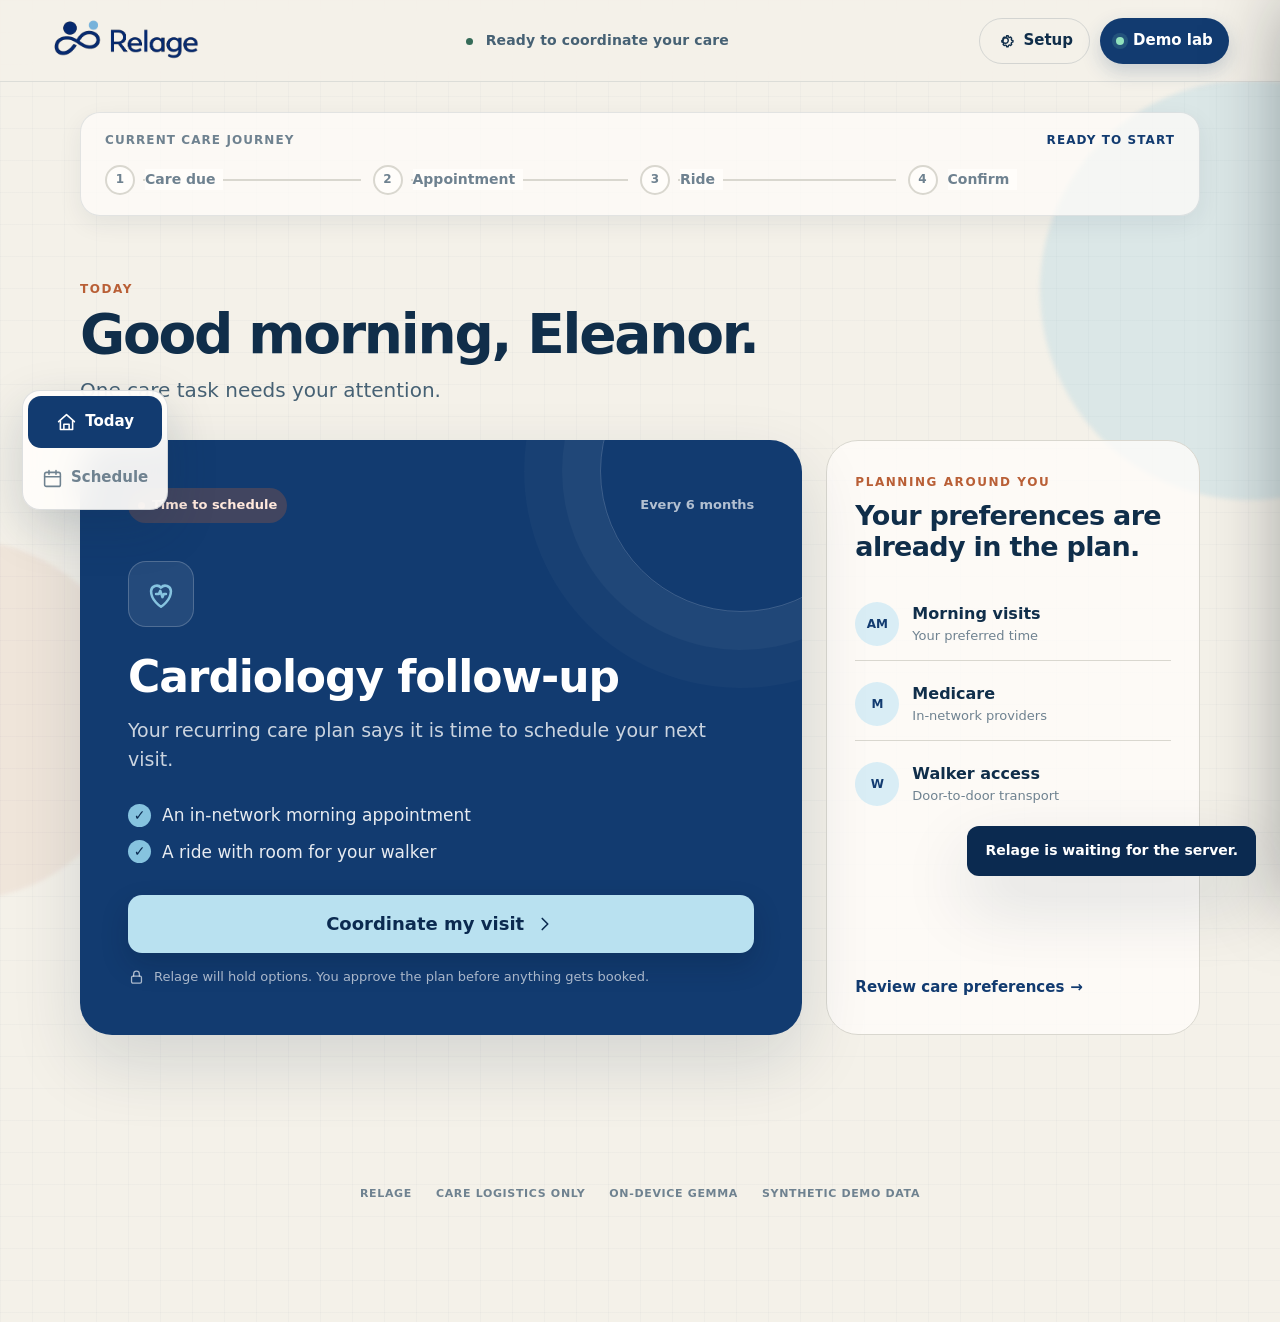
==== static/index.html @ 7b268ced "Redesign care coordination frontend" ====
<!doctype html>
<html lang="en">
<head>
  <meta charset="utf-8">
  <meta name="viewport" content="width=device-width, initial-scale=1">
  <meta name="theme-color" content="#f4f1e9">
  <meta name="description" content="Relage coordinates appointments, rides, and reminders for older adults.">
  <title>Relage | Your care, coordinated</title>
  <link rel="icon" type="image/png" href="/static/favicon.png">
  <link rel="stylesheet" href="/static/app.css">
</head>
<body>
  <a class="skip-link" href="#main">Skip to your care plan</a>
  <div class="ambient ambient-one" aria-hidden="true"></div>
  <div class="ambient ambient-two" aria-hidden="true"></div>

  <header class="site-header">
    <a class="brand" href="#" onclick="showView('home'); return false;" aria-label="Relage home">
      <img src="/static/logo-lockup.png" alt="Relage">
    </a>
    <div class="header-status" id="statusHuman" role="status" aria-live="polite">
      Ready to coordinate your care
    </div>
    <div class="header-actions">
      <button class="quiet-button" type="button" onclick="showView('setup')">
        <svg aria-hidden="true" viewBox="0 0 24 24"><path d="M12 15.5a3.5 3.5 0 1 0 0-7 3.5 3.5 0 0 0 0 7Z"/><path d="M19.4 15a1.7 1.7 0 0 0 .34 1.88l.06.06-1.42 1.42-.06-.06a1.7 1.7 0 0 0-1.88-.34 1.7 1.7 0 0 0-1.03 1.56V20h-2v-.48A1.7 1.7 0 0 0 12.38 18a1.7 1.7 0 0 0-1.88.34l-.06.06-1.42-1.42.06-.06A1.7 1.7 0 0 0 9.42 15a1.7 1.7 0 0 0-1.56-1.03H7.4v-2h.46A1.7 1.7 0 0 0 9.42 11a1.7 1.7 0 0 0-.34-1.88l-.06-.06 1.42-1.42.06.06A1.7 1.7 0 0 0 12.38 8a1.7 1.7 0 0 0 1.03-1.56V6h2v.44A1.7 1.7 0 0 0 16.44 8a1.7 1.7 0 0 0 1.88-.34l.06-.06 1.42 1.42-.06.06A1.7 1.7 0 0 0 19.4 11a1.7 1.7 0 0 0 1.56 1.03h.44v2h-.44A1.7 1.7 0 0 0 19.4 15Z"/></svg>
        Setup
      </button>
      <button class="lab-button" type="button" onclick="toggleDrawer(true)" aria-controls="drawer" aria-haspopup="dialog">
        <span class="live-dot" aria-hidden="true"></span>
        Demo lab
      </button>
    </div>
  </header>

  <div class="hosted-notice" id="hostedNotice" hidden>
    <strong>Replay mode</strong>
    <span>This version replays outputs from an on-device Gemma run.</span>
    <a href="https://github.com/mjmgerdes/relage">Run the live agent</a>
  </div>

  <main id="main" class="app-shell">
    <section class="journey-shell" aria-label="Care coordination progress">
      <div class="journey-heading">
        <span>Current care journey</span>
        <span id="journeySummary">Ready to start</span>
      </div>
      <ol class="journey" id="journey">
        <li data-stage="0"><span class="journey-mark">1</span><span>Care due</span></li>
        <li data-stage="1"><span class="journey-mark">2</span><span>Appointment</span></li>
        <li data-stage="2"><span class="journey-mark">3</span><span>Ride</span></li>
        <li data-stage="3"><span class="journey-mark">4</span><span>Confirm</span></li>
      </ol>
    </section>

    <section class="view active" id="view-home" aria-labelledby="homeTitle">
      <div class="page-intro">
        <p class="eyebrow">Today</p>
        <h1 id="homeTitle" tabindex="-1">Good morning, Eleanor.</h1>
        <p id="homeLead">One care task needs your attention.</p>
      </div>

      <div class="home-grid">
        <article class="action-card" id="needCard">
          <div class="card-kicker">
            <span class="status-badge"><span aria-hidden="true"></span> Time to schedule</span>
            <span id="careInterval">Every 6 months</span>
          </div>
          <div class="care-symbol" aria-hidden="true">
            <svg viewBox="0 0 24 24"><path d="M12 21s-7-4.35-7-11a4 4 0 0 1 7-2.5A4 4 0 0 1 19 10c0 6.65-7 11-7 11Z"/><path d="M8.5 12h2l1-2.2 1.5 4.4 1-2.2h1.5"/></svg>
          </div>
          <h2 id="needTitle">Cardiology follow-up</h2>
          <p id="needBody">Your recurring care plan says it is time to schedule your next visit.</p>
          <ul class="promise-list" aria-label="What Relage will arrange">
            <li><span class="check-icon" aria-hidden="true">✓</span><span>An in-network morning appointment</span></li>
            <li><span class="check-icon" aria-hidden="true">✓</span><span>A ride with room for your walker</span></li>
          </ul>
          <button class="primary-button" id="goBtn" type="button" onclick="startCoordinate()">
            Coordinate my visit
            <svg aria-hidden="true" viewBox="0 0 24 24"><path d="m9 18 6-6-6-6"/></svg>
          </button>
          <p class="consent-note">
            <svg aria-hidden="true" viewBox="0 0 24 24"><rect x="5" y="10" width="14" height="10" rx="2"/><path d="M8 10V7a4 4 0 0 1 8 0v3"/></svg>
            Relage will hold options. You approve the plan before anything gets booked.
          </p>
        </article>

        <aside class="context-panel" aria-labelledby="preferencesTitle">
          <p class="eyebrow">Planning around you</p>
          <h2 id="preferencesTitle">Your preferences are already in the plan.</h2>
          <div class="preference-list" id="preferenceList">
            <div><span class="preference-icon" aria-hidden="true">AM</span><span><strong>Morning visits</strong><small>Your preferred time</small></span></div>
            <div><span class="preference-icon" aria-hidden="true">M</span><span><strong>Medicare</strong><small>In-network providers</small></span></div>
            <div><span class="preference-icon" aria-hidden="true">W</span><span><strong>Walker access</strong><small>Door-to-door transport</small></span></div>
          </div>
          <button class="text-button" type="button" onclick="showView('setup')">Review care preferences <span aria-hidden="true">→</span></button>
        </aside>
      </div>

      <article class="all-set-card" id="allSet" hidden>
        <span class="all-set-icon" aria-hidden="true">✓</span>
        <div><p class="eyebrow">No action needed</p><h2>Your care plan is on track.</h2><p>Relage will let you know when the next task is ready.</p></div>
      </article>
    </section>

    <section class="view" id="view-working" aria-labelledby="workTitle" aria-busy="true">
      <div class="working-layout">
        <div>
          <p class="eyebrow">Relage is coordinating</p>
          <h1 id="workTitle" tabindex="-1">Arranging your appointment and ride.</h1>
          <p class="page-lead" id="workSub">You can leave this screen open. Relage will stop when it needs your approval.</p>
          <div class="progress-card">
            <div class="progress-card-head">
              <span>Live progress</span>
              <span class="working-pill"><span aria-hidden="true"></span> Working</span>
            </div>
            <div class="steps" id="friendlySteps" role="log" aria-live="polite"></div>
          </div>
        </div>
        <aside class="trust-card">
          <div class="trust-icon" aria-hidden="true">
            <svg viewBox="0 0 24 24"><path d="M12 22s8-3.5 8-10V5l-8-3-8 3v7c0 6.5 8 10 8 10Z"/><path d="m9 12 2 2 4-5"/></svg>
          </div>
          <p class="eyebrow">Private by design</p>
          <h2>Your care profile stays on this device.</h2>
          <p>Sarah receives the appointment time and place. Relage does not share your history or insurance details.</p>
          <button class="text-button" type="button" onclick="toggleDrawer(true)">Open live agent activity <span aria-hidden="true">→</span></button>
        </aside>
      </div>
    </section>

    <section class="view" id="view-review" aria-labelledby="reviewTitle">
      <div class="page-intro review-intro">
        <p class="eyebrow">Ready for your approval</p>
        <h1 id="reviewTitle" tabindex="-1">Your whole trip is lined up.</h1>
        <p>Review the appointment and ride together. Nothing is booked yet.</p>
      </div>
      <div class="review-grid">
        <article class="plan-card">
          <div class="plan-date" id="planDateBadge"><span>TUE</span><strong>11</strong><small>AUG</small></div>
          <div class="plan-details" id="planRows"></div>
          <div class="why" id="whyBox" hidden>
            <div class="why-icon" aria-hidden="true">
              <svg viewBox="0 0 24 24"><path d="M12 3a7 7 0 0 0-4 12.75V19h8v-3.25A7 7 0 0 0 12 3Z"/><path d="M9 22h6M9 15h6"/></svg>
            </div>
            <div><strong>Why this plan fits</strong><p id="whyText"></p></div>
          </div>
        </article>
        <aside class="approval-card">
          <p class="eyebrow">Your decision</p>
          <h2>Book the appointment and ride?</h2>
          <p>Relage will reserve both, add them to your schedule, and send confirmations to you and Sarah.</p>
          <button class="primary-button" id="confirmBtn" type="button" onclick="confirmPlan()">
            Confirm and book
            <svg aria-hidden="true" viewBox="0 0 24 24"><path d="m5 12 4 4L19 6"/></svg>
          </button>
          <button class="secondary-button" type="button" onclick="showView('home')">Not now</button>
        </aside>
      </div>
      <details class="recap">
        <summary>See how Relage built this plan</summary>
        <div class="steps compact" id="stepsReview"></div>
      </details>
    </section>

    <section class="view" id="view-done" aria-labelledby="doneGreet">
      <div class="success-hero">
        <div class="success-mark" aria-hidden="true">
          <svg viewBox="0 0 24 24"><path d="m5 12 4 4L19 6"/></svg>
        </div>
        <p class="eyebrow">Booked</p>
        <h1 id="doneGreet" tabindex="-1">Your visit is set, Eleanor.</h1>
        <p id="doneNote">We sent confirmations to you and Sarah.</p>
      </div>
      <div class="done-grid">
        <article class="day-card">
          <div class="day-card-head"><span>Your day</span><span id="doneDate">Tuesday, August 11</span></div>
          <div id="doneRows"></div>
        </article>
        <aside class="next-card">
          <p class="eyebrow">Next step</p>
          <h2>Relage will remind you.</h2>
          <p>You will get a message the day before and again that morning. Sarah gets the same update.</p>
          <button class="secondary-button" type="button" onclick="showView('schedule')">Open my schedule</button>
        </aside>
      </div>
      <details class="recap">
        <summary>See the completed coordination log</summary>
        <div class="steps compact" id="stepsDone"></div>
      </details>
    </section>

    <section class="view" id="view-schedule" aria-labelledby="scheduleTitle">
      <div class="page-intro schedule-intro">
        <p class="eyebrow">Care calendar</p>
        <h1 id="scheduleTitle" tabindex="-1">Your schedule</h1>
        <p>Appointments, rides, and follow-ups in one place.</p>
      </div>
      <article class="schedule-card">
        <div class="schedule-card-head"><h2>Care timeline</h2><span>All times local</span></div>
        <div class="timeline" id="timeline"></div>
      </article>
    </section>

    <section class="view" id="view-setup" aria-labelledby="setupTitle">
      <div class="page-intro setup-intro">
        <button class="back-button" type="button" onclick="showView('home')">
          <svg aria-hidden="true" viewBox="0 0 24 24"><path d="m15 18-6-6 6-6"/></svg> Back to today
        </button>
        <p class="eyebrow">Caregiver setup</p>
        <h1 id="setupTitle" tabindex="-1">Set up care once. Relage handles the follow-through.</h1>
        <p>A family member or caregiver can update these details at any time.</p>
      </div>
      <form class="setup-form" onsubmit="event.preventDefault(); saveProfile();">
        <fieldset>
          <legend><span>01</span> About Eleanor</legend>
          <div class="fgrid">
            <div><label for="f_first">First name</label><input id="f_first" autocomplete="given-name" value="Eleanor"></div>
            <div><label for="f_last">Last name</label><input id="f_last" autocomplete="family-name" value="Brooks"></div>
            <div><label for="f_age">Age</label><input id="f_age" type="number" min="0" inputmode="numeric" value="78"></div>
            <div><label for="f_town">Home town</label><input id="f_town" autocomplete="address-level2" value="Pine Ridge, Pennsylvania"></div>
            <div><label for="f_ins">Insurance</label><select id="f_ins"><option>Medicare</option><option>Medicaid</option><option>Commercial</option></select></div>
            <div><label for="f_pharm">Preferred pharmacy</label><input id="f_pharm" value="Pine Ridge Pharmacy"></div>
            <div class="full">
              <span class="field-label">Mobility needs</span>
              <div class="checkrow">
                <label><input type="checkbox" id="f_walker" checked><span>Walker</span></label>
                <label><input type="checkbox" id="f_wheel"><span>Wheelchair</span></label>
                <label><input type="checkbox" id="f_none"><span>No mobility aid</span></label>
              </div>
            </div>
            <div><label for="f_time">Best appointment time</label><select id="f_time"><option value="weekday mornings">Weekday mornings</option><option value="weekday afternoons">Weekday afternoons</option></select></div>
          </div>
        </fieldset>

        <fieldset>
          <legend><span>02</span> Care and support</legend>
          <div class="fgrid">
            <div><label for="f_cgname">Caregiver name</label><input id="f_cgname" autocomplete="name" value="Sarah Brooks"></div>
            <div><label for="f_cgphone">Caregiver phone</label><input id="f_cgphone" type="tel" autocomplete="tel" value="+1-555-0142"></div>
            <div><label for="f_care">Recurring care</label><input id="f_care" value="cardiology follow-up"></div>
            <div><label for="f_prov">Usual provider</label><input id="f_prov" value="Regional Heart Center"></div>
            <div><label for="f_interval">Repeat every</label><div class="input-suffix"><input id="f_interval" type="number" min="1" inputmode="numeric" value="6"><span>months</span></div></div>
            <div><label for="f_last_visit">Last visit</label><input id="f_last_visit" type="date" value="2026-02-08"></div>
          </div>
        </fieldset>

        <button class="primary-button save-button" id="saveBtn" type="submit">Save care profile</button>
        <div class="notice" id="saveNote" role="status" hidden>Care profile saved. Today’s task now uses these details.</div>
      </form>

      <article class="natural-note-card">
        <div>
          <p class="eyebrow">Tell Relage in your own words</p>
          <h2>Add a preference without hunting through settings.</h2>
          <p>Try “Mornings are best, and I do not travel after dark.” Gemma turns your note into preferences you can review.</p>
        </div>
        <div class="natural-input">
          <label for="onboardInput">Care preference</label>
          <textarea id="onboardInput" rows="3" placeholder="Type a preference..."></textarea>
          <button class="secondary-button" type="button" onclick="sendOnboard()" id="onboardBtn">Add preference</button>
        </div>
        <div class="why onboarding-output" id="onboardOut" hidden>
          <div class="why-icon" aria-hidden="true">✓</div>
          <div><strong>Relage understood</strong><p id="onboardText"></p></div>
        </div>
      </article>
    </section>
  </main>

  <nav class="bottom-nav" aria-label="Primary navigation">
    <button id="nav-home" class="active" type="button" onclick="showView('home')" aria-current="page">
      <svg aria-hidden="true" viewBox="0 0 24 24"><path d="m3 11 9-8 9 8"/><path d="M5 10v10h14V10M9 20v-6h6v6"/></svg>
      <span>Today</span>
    </button>
    <button id="nav-schedule" type="button" onclick="showView('schedule')">
      <svg aria-hidden="true" viewBox="0 0 24 24"><rect x="3" y="5" width="18" height="16" rx="2"/><path d="M16 3v4M8 3v4M3 10h18"/></svg>
      <span>Schedule</span>
    </button>
  </nav>

  <div class="drawer-scrim" id="drawerScrim" onclick="toggleDrawer(false)" hidden></div>
  <aside class="demo-drawer" id="drawer" role="dialog" aria-modal="true" aria-labelledby="drawerTitle" aria-hidden="true">
    <div class="drawer-head">
      <div><p class="drawer-kicker">Judge view</p><h2 id="drawerTitle">Relage demo lab</h2></div>
      <button class="icon-button" id="drawerClose" type="button" onclick="toggleDrawer(false)" aria-label="Close demo lab">
        <svg aria-hidden="true" viewBox="0 0 24 24"><path d="m6 6 12 12M18 6 6 18"/></svg>
      </button>
    </div>
    <p class="drawer-intro">Run the caregiver handoff and watch each Gemma decision without exposing technical detail in Eleanor’s view.</p>

    <section class="lab-section phone-lab" aria-labelledby="phoneTitle">
      <div class="lab-section-head"><div><span>01</span><h3 id="phoneTitle">Caregiver handoff</h3></div><div class="mode-pill" id="twStatus">Simulator</div></div>
      <div class="phone-shell">
        <div class="phone-top"><span id="caregiverInitial">S</span><div><strong id="caregiverName">Sarah</strong><small>Caregiver</small></div></div>
        <div class="msgs" id="phoneMsgs" role="log" aria-live="polite"><div class="empty-message">Start the care journey to contact Sarah.</div></div>
        <div class="reply">
          <label class="sr-only" for="smsInput">Reply as caregiver</label>
          <input id="smsInput" placeholder="Reply as Sarah..." onkeydown="if(event.key==='Enter')sendSms()">
          <button type="button" onclick="sendSms()" aria-label="Send caregiver reply">
            <svg aria-hidden="true" viewBox="0 0 24 24"><path d="m22 2-7 20-4-9-9-4 20-7Z"/><path d="M22 2 11 13"/></svg>
          </button>
        </div>
      </div>
      <div class="quick" aria-label="Quick caregiver responses">
        <button type="button" onclick="quick('NO, I have work meetings all day Tuesday, sorry')">Decline ride</button>
        <button type="button" onclick="quick('YES I can take her')">Accept ride</button>
        <button type="button" onclick="quick('I could drive her there but not home')">One way only</button>
      </div>
      <button class="lab-action" id="callBtn" type="button" hidden onclick="callCaregiver()">
        <svg aria-hidden="true" viewBox="0 0 24 24"><path d="M22 16.92v3a2 2 0 0 1-2.18 2 19.8 19.8 0 0 1-8.63-3.07 19.5 19.5 0 0 1-6-6A19.8 19.8 0 0 1 2.12 4.2 2 2 0 0 1 4.11 2h3a2 2 0 0 1 2 1.72c.13.96.36 1.9.68 2.78a2 2 0 0 1-.45 2.11L8.07 9.88a16 16 0 0 0 6 6l1.27-1.27a2 2 0 0 1 2.11-.45c.89.32 1.82.55 2.78.68A2 2 0 0 1 22 16.92Z"/></svg>
        Call caregiver’s phone
      </button>
    </section>

    <section class="lab-section" aria-labelledby="activityTitle">
      <div class="lab-section-head"><div><span>02</span><h3 id="activityTitle">Agent activity</h3></div><span class="local-badge"><span aria-hidden="true"></span> On device</span></div>
      <div class="techfeed" id="techFeed" role="log" aria-live="polite"><div class="empty-feed">Agent decisions will appear here.</div></div>
    </section>

    <button class="reset-button" type="button" onclick="resetDemo()">
      <svg aria-hidden="true" viewBox="0 0 24 24"><path d="M3 12a9 9 0 1 0 3-6.7L3 8"/><path d="M3 3v5h5"/></svg>
      Reset demo
    </button>
  </aside>

  <div class="toast" id="toast" role="status" aria-live="polite" hidden></div>

  <footer>
    <span>Relage</span>
    <span>Care logistics only</span>
    <span>On-device Gemma</span>
    <span>Synthetic demo data</span>
  </footer>

  <script src="/static/app.js"></script>
</body>
</html>
---- static/app.css ----
:root {
  --paper: #f4f1e9;
  --paper-deep: #ebe6da;
  --surface: #fffdfa;
  --surface-blue: #eaf3f6;
  --ink: #102e4a;
  --ink-soft: #466174;
  --ink-faint: #6f8290;
  --navy: #123b70;
  --navy-dark: #0b2a50;
  --sky: #86c3df;
  --sky-soft: #d9edf5;
  --coral: #b95f36;
  --coral-soft: #f7e4d8;
  --green: #356b58;
  --green-soft: #dfede7;
  --line: #d9d7cf;
  --line-blue: #c8dae3;
  --shadow-sm: 0 8px 24px rgba(16, 46, 74, .07);
  --shadow-lg: 0 28px 70px rgba(16, 46, 74, .14);
  --radius-sm: 12px;
  --radius-md: 20px;
  --radius-lg: 32px;
  --ease: cubic-bezier(.22, 1, .36, 1);
}

* { box-sizing: border-box; }
html { scroll-behavior: smooth; }
body {
  margin: 0;
  min-width: 320px;
  min-height: 100dvh;
  color: var(--ink);
  background:
    linear-gradient(rgba(16, 46, 74, .025) 1px, transparent 1px),
    linear-gradient(90deg, rgba(16, 46, 74, .025) 1px, transparent 1px),
    var(--paper);
  background-size: 32px 32px;
  font-family: "Avenir Next", Avenir, "Segoe UI", system-ui, sans-serif;
  font-size: 18px;
  line-height: 1.55;
  -webkit-font-smoothing: antialiased;
}

button, input, select, textarea { font: inherit; }
button { touch-action: manipulation; }
button, a { -webkit-tap-highlight-color: transparent; }
button:focus-visible, a:focus-visible, input:focus-visible, select:focus-visible, textarea:focus-visible, summary:focus-visible {
  outline: 3px solid var(--sky);
  outline-offset: 3px;
}
button:disabled { cursor: wait; opacity: .58; }
svg { fill: none; stroke: currentColor; stroke-width: 1.8; stroke-linecap: round; stroke-linejoin: round; }
[hidden] { display: none !important; }

.skip-link {
  position: fixed;
  z-index: 1000;
  top: 10px;
  left: 10px;
  padding: 10px 14px;
  color: white;
  background: var(--navy-dark);
  border-radius: 8px;
  transform: translateY(-140%);
}
.skip-link:focus { transform: translateY(0); }

.ambient { position: fixed; z-index: -1; border-radius: 50%; filter: blur(2px); pointer-events: none; }
.ambient-one { width: 420px; height: 420px; top: 80px; right: -180px; background: rgba(134, 195, 223, .22); }
.ambient-two { width: 360px; height: 360px; bottom: 0; left: -220px; background: rgba(185, 95, 54, .08); }

.site-header {
  position: sticky;
  z-index: 40;
  top: 0;
  display: grid;
  grid-template-columns: auto 1fr auto;
  align-items: center;
  min-height: 78px;
  padding: 12px clamp(18px, 4vw, 56px);
  border-bottom: 1px solid rgba(16, 46, 74, .1);
  background: rgba(244, 241, 233, .88);
  backdrop-filter: blur(18px);
}
.brand { display: inline-flex; align-items: center; min-width: 164px; }
.brand img { display: block; width: 154px; height: auto; }
.header-status {
  justify-self: center;
  max-width: 520px;
  color: var(--ink-soft);
  font-size: 14px;
  font-weight: 700;
  letter-spacing: .01em;
}
.header-status::before { content: ""; display: inline-block; width: 7px; height: 7px; margin-right: 8px; border-radius: 50%; background: var(--green); }
.header-actions { display: flex; align-items: center; gap: 10px; }
.quiet-button, .lab-button, .icon-button, .back-button, .text-button, .reset-button, .lab-action {
  border: 0;
  color: var(--ink);
  background: transparent;
  cursor: pointer;
}
.quiet-button, .lab-button { display: inline-flex; align-items: center; justify-content: center; min-height: 46px; padding: 0 16px; border-radius: 999px; font-size: 15px; font-weight: 750; }
.quiet-button { border: 1px solid rgba(16, 46, 74, .14); }
.quiet-button svg { width: 19px; height: 19px; margin-right: 8px; }
.lab-button { color: white; background: var(--navy); box-shadow: 0 8px 20px rgba(18, 59, 112, .2); }
.live-dot { width: 8px; height: 8px; margin-right: 9px; border-radius: 50%; background: #91e2bd; box-shadow: 0 0 0 4px rgba(145, 226, 189, .14); }
.quiet-button:hover { background: rgba(255, 255, 255, .65); }
.lab-button:hover { background: var(--navy-dark); transform: translateY(-1px); }

.hosted-notice {
  display: flex;
  align-items: center;
  justify-content: center;
  gap: 12px;
  padding: 9px 18px;
  color: #6f451f;
  background: #f8e8c9;
  border-bottom: 1px solid #e8cca0;
  font-size: 14px;
}
.hosted-notice a { color: inherit; font-weight: 800; }

.app-shell { width: min(1120px, calc(100% - 40px)); margin: 0 auto; padding: 30px 0 150px; }
.journey-shell { margin-bottom: 64px; padding: 18px 24px 20px; border: 1px solid rgba(16, 46, 74, .11); border-radius: var(--radius-md); background: rgba(255, 253, 250, .72); box-shadow: var(--shadow-sm); }
.journey-heading { display: flex; justify-content: space-between; gap: 16px; margin-bottom: 15px; color: var(--ink-faint); font-size: 12px; font-weight: 800; letter-spacing: .09em; text-transform: uppercase; }
.journey-heading span:last-child { color: var(--navy); }
.journey { display: grid; grid-template-columns: repeat(4, 1fr); margin: 0; padding: 0; list-style: none; }
.journey li { position: relative; display: flex; align-items: center; gap: 10px; color: var(--ink-faint); font-size: 14px; font-weight: 750; }
.journey li:not(:last-child)::after { content: ""; position: absolute; z-index: 0; top: 50%; left: 38px; right: 12px; height: 2px; background: var(--line); transform: translateY(-50%); }
.journey-mark { position: relative; z-index: 1; display: grid; place-items: center; width: 30px; height: 30px; flex: 0 0 30px; border: 2px solid var(--line); border-radius: 50%; color: var(--ink-faint); background: var(--surface); font-size: 12px; }
.journey li > span:last-child { position: relative; z-index: 1; padding-right: 8px; background: var(--surface); }
.journey li.complete, .journey li.current { color: var(--navy); }
.journey li.complete .journey-mark { border-color: var(--green); color: white; background: var(--green); }
.journey li.complete:not(:last-child)::after { background: var(--green); }
.journey li.current .journey-mark { border-color: var(--navy); box-shadow: 0 0 0 5px var(--sky-soft); }

.view { display: none; animation: view-in 380ms var(--ease) both; }
.view.active { display: block; }
@keyframes view-in { from { opacity: 0; transform: translateY(10px); } to { opacity: 1; transform: none; } }
.page-intro { max-width: 760px; margin: 0 0 34px; }
.eyebrow { margin: 0 0 8px; color: var(--coral); font-size: 12px; font-weight: 850; letter-spacing: .13em; text-transform: uppercase; }
h1, h2, h3, p { margin-top: 0; }
h1 { max-width: 840px; margin-bottom: 12px; font-size: clamp(34px, 5vw, 55px); line-height: 1.04; letter-spacing: -.04em; }
h2 { line-height: 1.16; letter-spacing: -.025em; }
.page-intro > p:last-child, .page-lead { max-width: 660px; margin-bottom: 0; color: var(--ink-soft); font-size: 20px; }

.home-grid { display: grid; grid-template-columns: minmax(0, 1.45fr) minmax(300px, .75fr); gap: 24px; align-items: stretch; }
.action-card { position: relative; overflow: hidden; padding: clamp(28px, 5vw, 48px); border-radius: var(--radius-lg); color: white; background: var(--navy); box-shadow: var(--shadow-lg); }
.action-card::after { content: ""; position: absolute; top: -110px; right: -80px; width: 280px; height: 280px; border: 1px solid rgba(255,255,255,.18); border-radius: 50%; box-shadow: 0 0 0 38px rgba(255,255,255,.035), 0 0 0 76px rgba(255,255,255,.025); pointer-events: none; }
.card-kicker { position: relative; z-index: 1; display: flex; align-items: center; justify-content: space-between; gap: 16px; margin-bottom: 38px; color: rgba(255,255,255,.68); font-size: 13px; font-weight: 750; }
.status-badge { display: inline-flex; align-items: center; padding: 7px 10px; border-radius: 999px; color: #ffe8dc; background: rgba(185, 95, 54, .28); }
.status-badge span { width: 7px; height: 7px; margin-right: 7px; border-radius: 50%; background: #ffb38d; }
.care-symbol { position: relative; z-index: 1; display: grid; place-items: center; width: 66px; height: 66px; margin-bottom: 24px; border: 1px solid rgba(255,255,255,.2); border-radius: 18px; color: var(--sky); background: rgba(255,255,255,.08); }
.care-symbol svg { width: 34px; height: 34px; }
.action-card h2 { position: relative; z-index: 1; max-width: 600px; margin-bottom: 14px; font-size: clamp(30px, 4vw, 44px); }
.action-card > p { position: relative; z-index: 1; max-width: 650px; color: rgba(255,255,255,.78); font-size: 19px; }
.promise-list { position: relative; z-index: 1; display: grid; gap: 10px; margin: 28px 0 0; padding: 0; list-style: none; }
.promise-list li { display: flex; gap: 11px; align-items: center; color: rgba(255,255,255,.9); font-size: 17px; }
.check-icon { display: grid; place-items: center; width: 23px; height: 23px; border-radius: 50%; color: var(--navy-dark); background: var(--sky); font-size: 14px; font-weight: 900; }
.primary-button, .secondary-button { display: inline-flex; align-items: center; justify-content: center; min-height: 58px; padding: 0 22px; border-radius: 14px; font-size: 18px; font-weight: 800; cursor: pointer; transition: transform 180ms var(--ease), box-shadow 180ms var(--ease), background 180ms ease; }
.primary-button { border: 0; color: var(--navy-dark); background: #b9e1f0; box-shadow: 0 12px 28px rgba(3, 20, 38, .2); }
.primary-button svg { width: 22px; height: 22px; margin-left: 10px; }
.primary-button:hover { background: white; transform: translateY(-2px); box-shadow: 0 16px 34px rgba(3,20,38,.24); }
.action-card .primary-button { position: relative; z-index: 1; width: 100%; margin-top: 30px; }
.consent-note { display: flex; gap: 9px; align-items: flex-start; margin: 14px 0 0 !important; color: rgba(255,255,255,.64) !important; font-size: 13px !important; }
.consent-note svg { width: 17px; height: 17px; flex: 0 0 17px; margin-top: 2px; }

.context-panel { display: flex; flex-direction: column; padding: 32px 28px; border: 1px solid var(--line); border-radius: var(--radius-lg); background: rgba(255,253,250,.78); }
.context-panel h2 { margin-bottom: 26px; font-size: 27px; }
.preference-list { display: grid; gap: 8px; }
.preference-list > div { display: flex; align-items: center; gap: 13px; padding: 13px 0; border-bottom: 1px solid var(--line); }
.preference-list > div:last-child { border-bottom: 0; }
.preference-icon { display: grid; place-items: center; width: 44px; height: 44px; flex: 0 0 44px; border-radius: 50%; color: var(--navy); background: var(--sky-soft); font-size: 12px; font-weight: 900; }
.preference-list strong, .preference-list small { display: block; }
.preference-list strong { font-size: 16px; }
.preference-list small { color: var(--ink-faint); font-size: 13px; }
.text-button { display: inline-flex; align-items: center; min-height: 44px; margin-top: auto; padding: 14px 0 0; color: var(--navy); font-size: 15px; font-weight: 800; text-align: left; }
.text-button span { margin-left: 6px; transition: transform 180ms ease; }
.text-button:hover span { transform: translateX(4px); }
.all-set-card { display: flex; align-items: center; gap: 22px; padding: 34px; border: 1px solid #b9d5c9; border-radius: var(--radius-lg); background: var(--green-soft); }
.all-set-icon { display: grid; place-items: center; width: 58px; height: 58px; flex: 0 0 58px; border-radius: 50%; color: white; background: var(--green); font-size: 28px; }
.all-set-card h2 { margin: 0 0 6px; }
.all-set-card p:last-child { margin-bottom: 0; color: var(--ink-soft); }

.working-layout { display: grid; grid-template-columns: minmax(0, 1.45fr) minmax(290px, .7fr); gap: 24px; align-items: start; }
.working-layout h1 { max-width: 720px; }
.progress-card, .trust-card, .plan-card, .approval-card, .day-card, .next-card, .schedule-card, .setup-form, .natural-note-card { border: 1px solid var(--line); background: var(--surface); box-shadow: var(--shadow-sm); }
.progress-card { margin-top: 34px; overflow: hidden; border-radius: var(--radius-lg); }
.progress-card-head, .day-card-head, .schedule-card-head { display: flex; justify-content: space-between; gap: 16px; align-items: center; padding: 18px 24px; border-bottom: 1px solid var(--line); color: var(--ink-faint); font-size: 13px; font-weight: 800; letter-spacing: .06em; text-transform: uppercase; }
.working-pill { display: inline-flex; align-items: center; padding: 6px 9px; border-radius: 999px; color: var(--green); background: var(--green-soft); font-size: 11px; }
.working-pill span { width: 7px; height: 7px; margin-right: 7px; border-radius: 50%; background: var(--green); animation: pulse 1.6s ease-in-out infinite; }
@keyframes pulse { 50% { opacity: .35; transform: scale(.8); } }
.steps { display: flex; flex-direction: column; padding: 8px 28px 22px; }
.step { position: relative; display: grid; grid-template-columns: 34px 1fr; gap: 14px; min-height: 66px; padding: 17px 0; color: var(--ink-soft); font-size: 17px; }
.step:not(:last-child)::after { content: ""; position: absolute; top: 45px; bottom: -12px; left: 16px; width: 2px; background: var(--line-blue); }
.step-icon { position: relative; z-index: 1; display: grid; place-items: center; width: 34px; height: 34px; border-radius: 50%; color: white; background: var(--green); font-size: 14px; font-weight: 900; }
.step.current .step-icon { color: var(--navy); background: var(--sky-soft); box-shadow: inset 0 0 0 2px var(--sky); }
.spinner { width: 15px; height: 15px; border: 2px solid rgba(18,59,112,.2); border-top-color: var(--navy); border-radius: 50%; animation: spin .75s linear infinite; }
@keyframes spin { to { transform: rotate(360deg); } }
.empty-progress { padding: 30px 0 10px; color: var(--ink-faint); }
.trust-card { margin-top: 45px; padding: 30px; border-radius: var(--radius-lg); background: var(--surface-blue); }
.trust-icon { display: grid; place-items: center; width: 58px; height: 58px; margin-bottom: 28px; border-radius: 18px; color: var(--navy); background: white; box-shadow: var(--shadow-sm); }
.trust-icon svg { width: 30px; height: 30px; }
.trust-card h2 { font-size: 27px; }
.trust-card > p:not(.eyebrow) { color: var(--ink-soft); font-size: 16px; }

.review-intro { max-width: 800px; }
.review-grid, .done-grid { display: grid; grid-template-columns: minmax(0, 1.4fr) minmax(290px, .65fr); gap: 24px; align-items: start; }
.plan-card { display: grid; grid-template-columns: 112px minmax(0, 1fr); gap: 28px; padding: 34px; border-radius: var(--radius-lg); }
.plan-date { display: flex; flex-direction: column; align-items: center; align-self: start; overflow: hidden; padding: 0 0 12px; border: 1px solid var(--line-blue); border-radius: 18px; color: var(--navy); background: var(--surface-blue); }
.plan-date span { width: 100%; padding: 8px; color: white; background: var(--navy); font-size: 12px; font-weight: 850; letter-spacing: .12em; text-align: center; }
.plan-date strong { margin: 5px 0 -4px; font-size: 44px; line-height: 1.15; }
.plan-date small { font-size: 12px; font-weight: 850; letter-spacing: .1em; }
.planrow { display: grid; grid-template-columns: 42px 1fr; gap: 14px; padding: 17px 0; border-bottom: 1px solid var(--line); }
.planrow:first-child { padding-top: 0; }
.planrow:last-of-type { border-bottom: 0; }
.row-icon { display: grid; place-items: center; width: 42px; height: 42px; border-radius: 13px; color: var(--navy); background: var(--sky-soft); }
.row-icon svg { width: 22px; height: 22px; }
.planrow b { display: block; margin-bottom: 3px; font-size: 18px; }
.planrow .det { color: var(--ink-soft); font-size: 15px; line-height: 1.55; }
.why { display: grid; grid-template-columns: 42px 1fr; gap: 13px; margin-top: 18px; padding: 16px; border: 1px solid #bcd7cb; border-radius: 16px; background: var(--green-soft); }
.plan-card > .why { grid-column: 2; }
.why-icon { display: grid; place-items: center; width: 42px; height: 42px; border-radius: 13px; color: var(--green); background: white; font-weight: 900; }
.why-icon svg { width: 22px; height: 22px; }
.why strong { font-size: 15px; }
.why p { margin: 3px 0 0; color: var(--ink-soft); font-size: 14px; }
.approval-card, .next-card { padding: 30px; border-radius: var(--radius-lg); }
.approval-card h2, .next-card h2 { font-size: 28px; }
.approval-card > p:not(.eyebrow), .next-card > p:not(.eyebrow) { color: var(--ink-soft); font-size: 16px; }
.approval-card .primary-button, .approval-card .secondary-button, .next-card .secondary-button { width: 100%; }
.approval-card .primary-button { margin: 12px 0 10px; color: white; background: var(--navy); }
.approval-card .primary-button:hover { color: white; background: var(--navy-dark); }
.secondary-button { border: 1px solid rgba(16, 46, 74, .18); color: var(--navy); background: transparent; box-shadow: none; }
.secondary-button:hover { background: var(--surface-blue); transform: translateY(-1px); }
.recap { margin-top: 22px; overflow: hidden; border: 1px solid var(--line); border-radius: 18px; background: rgba(255,253,250,.65); }
.recap summary { min-height: 54px; padding: 15px 20px; color: var(--navy); font-size: 15px; font-weight: 800; cursor: pointer; }
.recap .steps { border-top: 1px solid var(--line); }
.compact .step { min-height: 56px; padding: 13px 0; font-size: 15px; }

.success-hero { max-width: 760px; margin: 0 auto 38px; text-align: center; }
.success-mark { display: grid; place-items: center; width: 76px; height: 76px; margin: 0 auto 20px; border-radius: 50%; color: white; background: var(--green); box-shadow: 0 0 0 12px var(--green-soft); }
.success-mark svg { width: 38px; height: 38px; stroke-width: 2.2; }
.success-hero .eyebrow { color: var(--green); }
.success-hero h1 { margin-inline: auto; }
.success-hero > p:last-child { color: var(--ink-soft); font-size: 19px; }
.day-card, .next-card { border-radius: var(--radius-lg); }
.day-card { overflow: hidden; }
.day-card #doneRows { padding: 28px 30px; }
.next-card { background: var(--surface-blue); }
.next-card .secondary-button { margin-top: 18px; background: var(--surface); }

.schedule-intro { margin-bottom: 28px; }
.schedule-card { overflow: hidden; border-radius: var(--radius-lg); }
.schedule-card-head h2 { margin: 0; color: var(--ink); font-size: 20px; letter-spacing: -.02em; text-transform: none; }
.timeline { padding: 12px 32px 26px; }
.timeline .ev { position: relative; display: grid; grid-template-columns: 88px 34px 1fr; gap: 15px; min-height: 92px; padding: 22px 0; }
.timeline .ev:not(:last-child)::after { content: ""; position: absolute; top: 56px; bottom: -34px; left: 104px; width: 2px; background: var(--line-blue); }
.timeline .date { color: var(--navy); font-size: 13px; font-weight: 850; letter-spacing: .07em; }
.timeline-dot { position: relative; z-index: 1; display: grid; place-items: center; width: 34px; height: 34px; border-radius: 50%; color: var(--navy); background: var(--sky-soft); }
.timeline-dot svg { width: 17px; height: 17px; }
.timeline .past .timeline-dot { color: var(--ink-faint); background: var(--paper-deep); }
.timeline .future .timeline-dot { color: var(--coral); background: var(--coral-soft); }
.timeline b { font-size: 17px; }
.timeline .meta { margin-top: 4px; color: var(--ink-faint); font-size: 14px; text-transform: capitalize; }

.setup-intro { max-width: 860px; }
.back-button { display: inline-flex; align-items: center; min-height: 44px; margin-bottom: 26px; padding: 0; color: var(--navy); font-size: 15px; font-weight: 800; }
.back-button svg { width: 20px; height: 20px; margin-right: 6px; }
.setup-form { padding: 8px 34px 34px; border-radius: var(--radius-lg); }
.setup-form fieldset { margin: 0; padding: 30px 0; border: 0; border-bottom: 1px solid var(--line); }
.setup-form legend { width: 100%; margin-bottom: 24px; color: var(--ink); font-size: 22px; font-weight: 850; }
.setup-form legend span { display: inline-grid; place-items: center; width: 34px; height: 34px; margin-right: 10px; border-radius: 50%; color: var(--navy); background: var(--sky-soft); font-size: 12px; vertical-align: middle; }
.fgrid { display: grid; grid-template-columns: 1fr 1fr; gap: 18px; }
.fgrid .full { grid-column: 1 / -1; }
label, .field-label { display: block; margin-bottom: 7px; color: var(--ink-soft); font-size: 14px; font-weight: 800; }
input, select, textarea { width: 100%; min-height: 50px; padding: 11px 13px; border: 1px solid #bdc8cf; border-radius: 11px; color: var(--ink); background: #fff; font-size: 16px; }
textarea { min-height: 96px; resize: vertical; }
input:hover, select:hover, textarea:hover { border-color: var(--navy); }
.checkrow { display: flex; flex-wrap: wrap; gap: 10px; }
.checkrow label { position: relative; margin: 0; cursor: pointer; }
.checkrow input { position: absolute; opacity: 0; pointer-events: none; }
.checkrow span { display: inline-flex; align-items: center; min-height: 46px; padding: 0 16px; border: 1px solid #bdc8cf; border-radius: 999px; color: var(--ink); background: white; }
.checkrow input:checked + span { border-color: var(--navy); color: white; background: var(--navy); }
.checkrow input:focus-visible + span { outline: 3px solid var(--sky); outline-offset: 3px; }
.input-suffix { display: grid; grid-template-columns: 1fr auto; align-items: center; }
.input-suffix input { border-radius: 11px 0 0 11px; }
.input-suffix span { display: grid; place-items: center; min-height: 50px; padding: 0 13px; border: 1px solid #bdc8cf; border-left: 0; border-radius: 0 11px 11px 0; color: var(--ink-faint); background: var(--paper); font-size: 14px; }
.save-button { width: 100%; margin-top: 28px; color: white; background: var(--navy); }
.notice { margin-top: 14px; padding: 14px 16px; border-radius: 12px; color: var(--green); background: var(--green-soft); font-size: 15px; font-weight: 700; }
.natural-note-card { display: grid; grid-template-columns: .9fr 1.1fr; gap: 32px; margin-top: 24px; padding: 34px; border-radius: var(--radius-lg); }
.natural-note-card h2 { font-size: 28px; }
.natural-note-card p { color: var(--ink-soft); font-size: 16px; }
.natural-input .secondary-button { width: 100%; margin-top: 10px; }
.onboarding-output { grid-column: 1 / -1; margin-top: 0; }

.bottom-nav { position: fixed; z-index: 35; left: 50%; bottom: 22px; display: flex; gap: 4px; padding: 5px; border: 1px solid rgba(16,46,74,.14); border-radius: 18px; background: rgba(255,253,250,.93); box-shadow: 0 18px 50px rgba(16,46,74,.18); backdrop-filter: blur(16px); transform: translateX(-50%); }
.bottom-nav button { display: flex; align-items: center; justify-content: center; gap: 8px; min-width: 150px; min-height: 52px; padding: 0 20px; border: 0; border-radius: 13px; color: var(--ink-faint); background: transparent; font-size: 15px; font-weight: 800; cursor: pointer; }
.bottom-nav svg { width: 21px; height: 21px; }
.bottom-nav button.active { color: white; background: var(--navy); }

.drawer-scrim { position: fixed; z-index: 70; inset: 0; background: rgba(6, 24, 39, .48); backdrop-filter: blur(3px); }
.demo-drawer { position: fixed; z-index: 80; top: 0; right: 0; width: min(520px, 100%); height: 100dvh; overflow-y: auto; padding: 28px; color: #eef6fa; background: #0b2236; box-shadow: -24px 0 70px rgba(3,13,22,.35); transform: translateX(105%); transition: transform 280ms var(--ease); }
.demo-drawer.open { transform: translateX(0); }
.drawer-head { display: flex; align-items: flex-start; justify-content: space-between; gap: 18px; }
.drawer-kicker { margin: 0 0 4px; color: #88c7df; font-size: 11px; font-weight: 850; letter-spacing: .14em; text-transform: uppercase; }
.drawer-head h2 { margin: 0; color: white; font-size: 30px; }
.icon-button { display: grid; place-items: center; width: 48px; height: 48px; flex: 0 0 48px; border: 1px solid rgba(255,255,255,.14); border-radius: 50%; color: white; }
.icon-button svg { width: 22px; height: 22px; }
.drawer-intro { margin: 14px 0 28px; color: #a9bdca; font-size: 15px; }
.lab-section { margin-bottom: 18px; padding: 18px; border: 1px solid rgba(255,255,255,.11); border-radius: 20px; background: rgba(255,255,255,.045); }
.lab-section-head { display: flex; align-items: center; justify-content: space-between; gap: 12px; margin-bottom: 15px; }
.lab-section-head > div:first-child { display: flex; align-items: center; gap: 9px; }
.lab-section-head > div:first-child > span { display: grid; place-items: center; width: 27px; height: 27px; border-radius: 50%; color: #9fd4e8; background: rgba(134,195,223,.14); font-size: 10px; font-weight: 900; }
.lab-section h3 { margin: 0; color: white; font-size: 16px; }
.mode-pill, .local-badge { display: inline-flex; align-items: center; padding: 5px 8px; border-radius: 999px; color: #a9bdca; background: rgba(255,255,255,.07); font-size: 10px; font-weight: 800; }
.local-badge span { width: 6px; height: 6px; margin-right: 6px; border-radius: 50%; background: #91e2bd; }
.phone-shell { overflow: hidden; border: 1px solid rgba(255,255,255,.12); border-radius: 17px; background: #071a2a; }
.phone-top { display: flex; align-items: center; gap: 10px; padding: 12px 14px; border-bottom: 1px solid rgba(255,255,255,.09); }
.phone-top > span { display: grid; place-items: center; width: 34px; height: 34px; border-radius: 50%; color: var(--navy-dark); background: #9fd4e8; font-size: 13px; font-weight: 900; }
.phone-top strong, .phone-top small { display: block; }
.phone-top strong { color: white; font-size: 13px; }
.phone-top small { color: #718b9c; font-size: 10px; }
.msgs { display: flex; flex-direction: column; gap: 9px; min-height: 150px; max-height: 260px; overflow-y: auto; padding: 14px; }
.bubble { max-width: 88%; padding: 9px 11px; border-radius: 14px; color: #eaf2f6; font-size: 12px; line-height: 1.45; }
.bubble.in { align-self: flex-start; border-bottom-left-radius: 4px; background: #19384f; }
.bubble.out { align-self: flex-end; border-bottom-right-radius: 4px; color: #071a2a; background: #9fd4e8; }
.bubble .who { margin-bottom: 4px; color: #82a0b2; font-size: 9px; font-weight: 800; }
.bubble.out .who { color: #31566d; }
.empty-message, .empty-feed { margin: auto; color: #718b9c; font-size: 12px; text-align: center; }
.reply { display: grid; grid-template-columns: 1fr 42px; gap: 8px; padding: 10px; border-top: 1px solid rgba(255,255,255,.09); }
.reply input { min-height: 42px; border-color: transparent; border-radius: 999px; color: white; background: #132e43; font-size: 13px; }
.reply input::placeholder { color: #718b9c; }
.reply button { display: grid; place-items: center; width: 42px; height: 42px; border: 0; border-radius: 50%; color: var(--navy-dark); background: #9fd4e8; cursor: pointer; }
.reply button svg { width: 18px; height: 18px; }
.quick { display: grid; grid-template-columns: repeat(3, 1fr); gap: 7px; margin-top: 9px; }
.quick button { min-height: 42px; padding: 6px; border: 1px solid rgba(255,255,255,.12); border-radius: 10px; color: #b9cbd6; background: transparent; font-size: 10px; font-weight: 750; cursor: pointer; }
.quick button:hover { color: white; background: rgba(255,255,255,.08); }
.lab-action { display: flex; align-items: center; justify-content: center; width: 100%; min-height: 46px; margin-top: 10px; border-radius: 11px; color: #071a2a; background: #91e2bd; font-size: 13px; font-weight: 850; }
.lab-action svg { width: 18px; height: 18px; margin-right: 8px; }
.techfeed { display: flex; flex-direction: column; gap: 7px; max-height: 330px; overflow-y: auto; }
.tf { padding: 9px 10px; border-left: 2px solid #547386; border-radius: 3px 9px 9px 3px; color: #b9cbd6; background: rgba(0,0,0,.16); font: 11px/1.5 ui-monospace, SFMono-Regular, Menlo, monospace; }
.tf .k { display: inline-block; min-width: 48px; margin-right: 7px; color: #9fd4e8; font-size: 9px; font-weight: 900; letter-spacing: .08em; text-transform: uppercase; }
.tf.kind-gemma { border-left-color: #c1a8ff; } .tf.kind-gemma .k { color: #c1a8ff; }
.tf.kind-state { border-left-color: #91e2bd; } .tf.kind-state .k { color: #91e2bd; }
.tf.kind-sms, .tf.kind-call { border-left-color: #f1cc79; } .tf.kind-sms .k, .tf.kind-call .k { color: #f1cc79; }
.tf.kind-adapt { border-left-color: #f0a6c2; } .tf.kind-adapt .k { color: #f0a6c2; }
.tf.kind-error { border-left-color: #f19b82; } .tf.kind-error .k { color: #f19b82; }
.reset-button { display: flex; align-items: center; justify-content: center; width: 100%; min-height: 48px; border: 1px solid rgba(255,255,255,.14); border-radius: 12px; color: #b9cbd6; font-size: 13px; font-weight: 800; }
.reset-button svg { width: 18px; height: 18px; margin-right: 8px; }
.reset-button:hover { color: white; background: rgba(255,255,255,.06); }

.toast { position: fixed; z-index: 100; right: 24px; bottom: 24px; max-width: 360px; padding: 14px 18px; border-radius: 12px; color: white; background: var(--navy-dark); box-shadow: var(--shadow-lg); font-size: 14px; font-weight: 750; }
footer { display: flex; justify-content: center; flex-wrap: wrap; gap: 10px 24px; padding: 0 20px 120px; color: var(--ink-faint); font-size: 11px; font-weight: 700; letter-spacing: .06em; text-transform: uppercase; }
.sr-only { position: absolute !important; width: 1px !important; height: 1px !important; padding: 0 !important; margin: -1px !important; overflow: hidden !important; clip: rect(0,0,0,0) !important; white-space: nowrap !important; border: 0 !important; }

@media (max-width: 900px) {
  .site-header { grid-template-columns: 1fr auto; }
  .header-status { display: none; }
  .home-grid, .working-layout, .review-grid, .done-grid { grid-template-columns: 1fr; }
  .trust-card { margin-top: 0; }
  .context-panel { min-height: 0; }
  .natural-note-card { grid-template-columns: 1fr; }
  .onboarding-output { grid-column: auto; }
}

@media (min-width: 1200px) {
  .bottom-nav { left: 22px; top: 50%; bottom: auto; flex-direction: column; transform: translateY(-50%); }
  .bottom-nav button { min-width: 116px; padding-inline: 14px; }
}

@media (max-width: 650px) {
  body { font-size: 17px; }
  .site-header { min-height: 68px; padding: 10px 16px; }
  .brand { min-width: 0; }
  .brand img { width: 126px; }
  .quiet-button { width: 46px; padding: 0; }
  .quiet-button svg { margin: 0; }
  .quiet-button { font-size: 0; }
  .lab-button { min-width: 46px; padding: 0 13px; font-size: 0; }
  .live-dot { margin: 0; }
  .hosted-notice { align-items: flex-start; flex-wrap: wrap; justify-content: flex-start; gap: 2px 8px; padding: 9px 16px; font-size: 12px; }
  .app-shell { width: min(100% - 28px, 1120px); padding-top: 18px; }
  .journey-shell { margin-bottom: 30px; padding: 14px 15px 16px; }
  .journey-heading { margin-bottom: 13px; }
  .journey li { justify-content: center; }
  .journey li > span:last-child { position: absolute; top: 36px; width: 72px; padding: 0; background: transparent; font-size: 10px; text-align: center; }
  .journey li:not(:last-child)::after { left: calc(50% + 15px); right: calc(-50% + 15px); }
  .journey { margin-bottom: 20px; }
  .page-intro { margin-bottom: 26px; }
  h1 { font-size: 36px; }
  .page-intro > p:last-child, .page-lead { font-size: 18px; }
  .action-card { padding: 26px 22px; border-radius: 24px; }
  .card-kicker { margin-bottom: 20px; }
  .card-kicker > span:last-child { display: none; }
  .care-symbol { width: 54px; height: 54px; margin-bottom: 16px; }
  .care-symbol svg { width: 28px; height: 28px; }
  .action-card h2 { font-size: 30px; }
  .action-card > p { font-size: 17px; }
  .promise-list li { font-size: 15px; }
  .context-panel, .trust-card, .approval-card, .next-card { padding: 24px 21px; border-radius: 24px; }
  .progress-card { border-radius: 24px; }
  .steps { padding-inline: 20px; }
  .plan-card { grid-template-columns: 1fr; padding: 22px; border-radius: 24px; }
  .plan-card > .why { grid-column: 1; }
  .plan-date { display: grid; grid-template-columns: auto auto auto; justify-content: start; align-items: center; width: max-content; padding: 0; }
  .plan-date span { width: auto; height: 100%; padding: 10px; }
  .plan-date strong { margin: 0 8px; font-size: 30px; }
  .plan-date small { margin-right: 10px; }
  .day-card #doneRows { padding: 22px; }
  .timeline { padding-inline: 18px; }
  .timeline .ev { grid-template-columns: 62px 30px 1fr; gap: 10px; }
  .timeline .ev:not(:last-child)::after { left: 76px; }
  .timeline-dot { width: 30px; height: 30px; }
  .timeline b { font-size: 15px; }
  .setup-form { padding: 6px 20px 26px; border-radius: 24px; }
  .fgrid { grid-template-columns: 1fr; }
  .fgrid .full { grid-column: auto; }
  .natural-note-card { padding: 24px 21px; border-radius: 24px; }
  .bottom-nav { bottom: 10px; width: calc(100% - 28px); }
  .bottom-nav button { min-width: 0; flex: 1; min-height: 54px; padding: 0 12px; }
  .demo-drawer { padding: 22px 16px; }
  .quick { grid-template-columns: 1fr; }
  footer { padding-bottom: 110px; }
}

@media (prefers-reduced-motion: reduce) {
  *, *::before, *::after { scroll-behavior: auto !important; animation-duration: .01ms !important; animation-iteration-count: 1 !important; transition-duration: .01ms !important; }
}
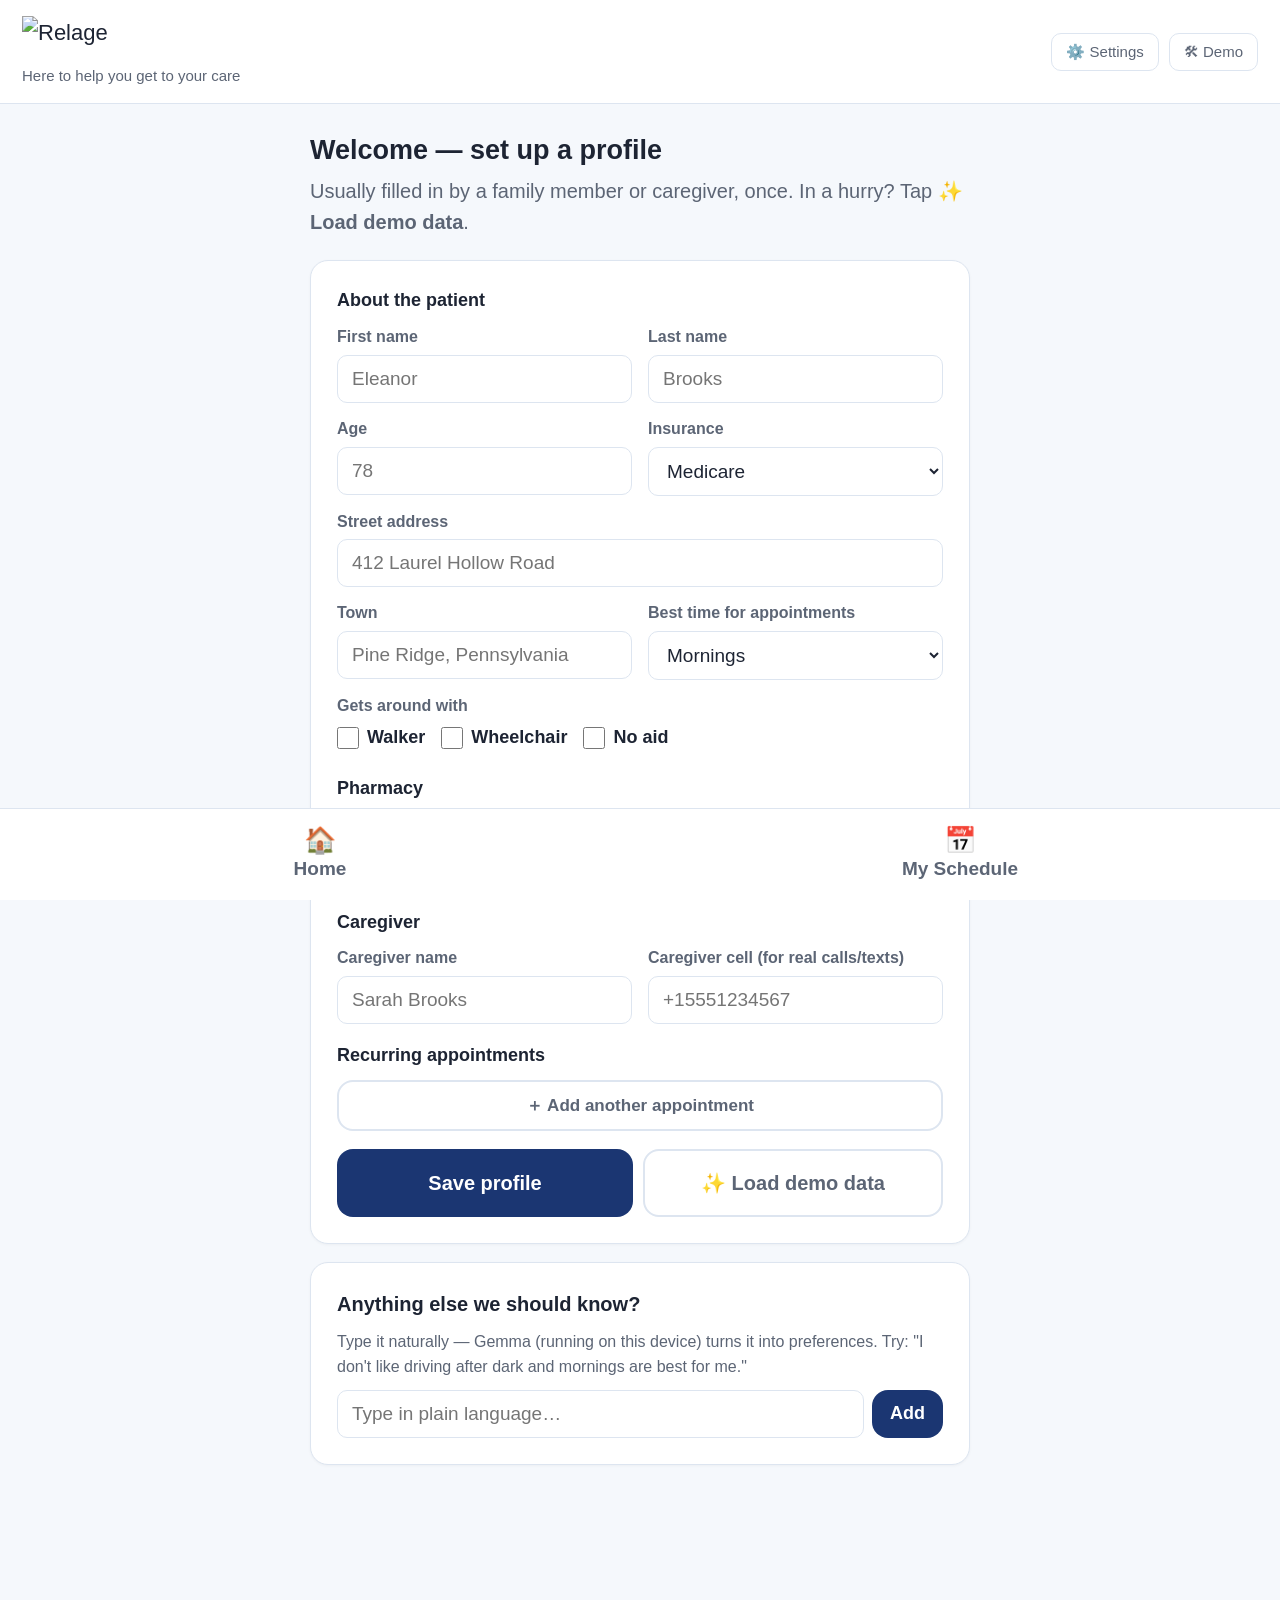
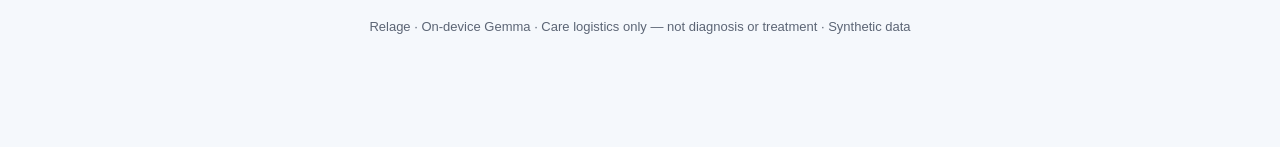
==== commit 4d7450f3: "Source provenance chips on agent steps Each coordination step now shows the sources consulted — Medi" ====
--- a/static/index.html
+++ b/static/index.html
@@ -1,338 +1,682 @@
-<!doctype html>
+<!DOCTYPE html>
 <html lang="en">
 <head>
-  <meta charset="utf-8">
-  <meta name="viewport" content="width=device-width, initial-scale=1">
-  <meta name="theme-color" content="#f4f1e9">
-  <meta name="description" content="Relage coordinates appointments, rides, and reminders for older adults.">
-  <title>Relage | Your care, coordinated</title>
-  <link rel="icon" type="image/png" href="/static/favicon.png">
-  <link rel="stylesheet" href="/static/app.css">
+<meta charset="UTF-8">
+<meta name="viewport" content="width=device-width, initial-scale=1.0">
+<title>Relage</title>
+<link rel="icon" type="image/png" href="static/favicon.png">
+<style>
+  :root {
+    /* Relage brand: navy + sky from the logo */
+    --bg: #f5f8fc; --card: #ffffff; --ink: #1d2433; --muted: #5c6575;
+    --accent: #1b3672; --accent-dark: #12264f; --accent-soft: #e4edf8;
+    --sky: #92c4ea; --warn: #b4552d; --warn-soft: #f9ece4; --line: #dde5f0;
+    --blue: #33556e; --blue-soft: #e8f1fa; --purple: #5b3aa6; --purple-soft: #f1ebfb;
+  }
+  * { box-sizing: border-box; margin: 0; }
+  body {
+    font-family: -apple-system, "Segoe UI", Roboto, sans-serif;
+    background: var(--bg); color: var(--ink);
+    font-size: 22px; line-height: 1.55;
+  }
+  header {
+    display: flex; align-items: center; gap: 14px;
+    padding: 16px 22px; background: var(--card); border-bottom: 1px solid var(--line);
+  }
+  header .logo {
+    width: 46px; height: 46px; border-radius: 13px; background: var(--accent);
+    color: #fff; display: flex; align-items: center; justify-content: center;
+    font-weight: 800; font-size: 21px; flex-shrink: 0;
+  }
+  header h1 { font-size: 24px; }
+  header .sub { color: var(--muted); font-size: 15px; }
+  .hbtns { margin-left: auto; display: flex; gap: 10px; }
+  .hbtn {
+    font-size: 15px; padding: 9px 14px; border-radius: 10px; cursor: pointer;
+    background: var(--card); border: 1px solid var(--line); color: var(--muted);
+  }
+  main { max-width: 700px; margin: 0 auto; padding: 26px 20px 120px; }
+  .view { display: none; }
+  .view.active { display: block; }
+  .greeting { font-size: 30px; font-weight: 800; margin-bottom: 4px; }
+  .subgreet { color: var(--muted); font-size: 20px; margin-bottom: 22px; }
+  .card {
+    background: var(--card); border: 1px solid var(--line);
+    border-radius: 18px; padding: 26px; margin-bottom: 18px;
+    box-shadow: 0 1px 3px rgba(0,0,0,.04);
+  }
+  .card h2 { font-size: 26px; margin-bottom: 10px; }
+  .bigbtn {
+    display: block; width: 100%; font-size: 24px; font-weight: 800;
+    padding: 20px; border-radius: 16px; border: none; cursor: pointer;
+    background: var(--accent); color: #fff; margin-top: 18px;
+  }
+  .bigbtn:active { background: var(--accent-dark); }
+  .bigbtn.gray { background: var(--card); color: var(--muted); border: 2px solid var(--line); font-weight: 600; }
+  .bigbtn:disabled { opacity: .5; }
+  .plain { color: var(--muted); font-size: 19px; }
+  .steps { display: flex; flex-direction: column; gap: 16px; margin-top: 8px; }
+  .step { display: flex; gap: 14px; align-items: flex-start; font-size: 21px; }
+  .step .ico { font-size: 24px; width: 34px; flex-shrink: 0; text-align: center; }
+  .srcs { display: flex; gap: 6px; flex-wrap: wrap; margin-top: 6px; }
+  .src {
+    font-size: 13px; background: var(--blue-soft); color: var(--blue);
+    padding: 3px 11px; border-radius: 999px; text-decoration: none;
+    border: 1px solid var(--line);
+  }
+  .src:hover { background: var(--accent-soft); }
+  .spinner {
+    display: inline-block; width: 22px; height: 22px; border: 3px solid var(--line);
+    border-top-color: var(--accent); border-radius: 50%; animation: spin .8s linear infinite;
+  }
+  @keyframes spin { to { transform: rotate(360deg); } }
+  .planrow { display: flex; gap: 16px; padding: 16px 0; border-bottom: 1px solid var(--line); align-items: flex-start; }
+  .planrow:last-child { border-bottom: none; }
+  .planrow .ico { font-size: 30px; width: 44px; flex-shrink: 0; text-align: center; }
+  .planrow b { font-size: 22px; }
+  .planrow .det { color: var(--muted); font-size: 19px; }
+  .why {
+    background: var(--purple-soft); border-radius: 14px; padding: 18px 20px;
+    font-size: 20px; margin-top: 16px;
+  }
+  .why .lbl { font-size: 14px; font-weight: 800; color: var(--purple); letter-spacing: .04em; margin-bottom: 6px; }
+  .timeline .ev { display: flex; gap: 18px; padding: 16px 0; border-bottom: 1px solid var(--line); }
+  .timeline .ev:last-child { border-bottom: none; }
+  .timeline .date { width: 86px; flex-shrink: 0; font-weight: 800; color: var(--accent); font-size: 20px; }
+  .timeline .past .date { color: var(--muted); }
+  .timeline .meta { color: var(--muted); font-size: 17px; }
+  .bottomnav {
+    position: fixed; bottom: 0; left: 0; right: 0; display: flex;
+    background: var(--card); border-top: 1px solid var(--line); z-index: 40;
+  }
+  .bottomnav button {
+    flex: 1; font-size: 19px; font-weight: 700; padding: 16px 8px 20px;
+    background: none; border: none; color: var(--muted); cursor: pointer;
+  }
+  .bottomnav button.active { color: var(--accent); }
+  .bottomnav .nico { display: block; font-size: 26px; margin-bottom: 2px; }
+  /* setup form */
+  .fgrid { display: grid; grid-template-columns: 1fr 1fr; gap: 14px 16px; }
+  .fgrid .full { grid-column: 1 / -1; }
+  label { display: block; font-size: 16px; font-weight: 700; color: var(--muted); margin-bottom: 5px; }
+  input, select {
+    width: 100%; font-size: 19px; padding: 12px 14px; border-radius: 10px;
+    border: 1px solid var(--line); background: #fff; color: var(--ink);
+  }
+  .checkrow { display: flex; gap: 16px; flex-wrap: wrap; font-size: 18px; }
+  .checkrow label { display: flex; align-items: center; gap: 8px; font-size: 18px; font-weight: 600; color: var(--ink); }
+  .checkrow input { width: 22px; height: 22px; }
+  .notice { background: var(--warn-soft); color: var(--warn); border-radius: 12px; padding: 14px 16px; font-size: 17px; margin-top: 14px; }
+  .notice.good { background: var(--accent-soft); color: var(--accent); }
+  /* demo drawer */
+  .drawer {
+    position: fixed; top: 0; right: -390px; width: 380px; height: 100vh;
+    background: #1c1c22; color: #eee; z-index: 60; transition: right .25s ease;
+    padding: 18px 16px; overflow-y: auto; font-size: 15px;
+  }
+  .drawer.open { right: 0; box-shadow: -8px 0 30px rgba(0,0,0,.35); }
+  .drawer h3 { font-size: 16px; color: #bbb; margin: 14px 0 8px; }
+  .drawer .close { float: right; background: none; border: none; color: #888; font-size: 22px; cursor: pointer; }
+  .msgs { display: flex; flex-direction: column; gap: 8px; padding: 4px; max-height: 300px; overflow-y: auto; }
+  .bubble { max-width: 88%; padding: 9px 13px; border-radius: 16px; font-size: 14px; line-height: 1.4; }
+  .bubble.in { background: #34343c; align-self: flex-start; }
+  .bubble.out { background: #2e7dd1; align-self: flex-end; }
+  .bubble .who { font-size: 11px; color: #999; margin-bottom: 3px; }
+  .reply { display: flex; gap: 8px; margin-top: 10px; }
+  .reply input { background: #2a2a31; border: none; color: #eee; border-radius: 999px; font-size: 14px; padding: 10px 14px; }
+  .reply button { background: #2e7dd1; border: none; color: #fff; border-radius: 999px; width: 40px; height: 40px; font-size: 16px; cursor: pointer; }
+  .quick { display: flex; gap: 6px; margin-top: 8px; flex-wrap: wrap; }
+  .quick button { background: #2a2a31; color: #ccc; border: 1px solid #3a3a44; border-radius: 999px; font-size: 12px; padding: 5px 10px; cursor: pointer; }
+  .techfeed { display: flex; flex-direction: column; gap: 6px; }
+  .tf { font-size: 12.5px; background: #23232a; border-radius: 8px; padding: 7px 10px; color: #ccc; }
+  .tf .k { font-weight: 800; text-transform: uppercase; font-size: 10px; margin-right: 6px; }
+  .k.gemma { color: #b79af0; } .k.tool { color: #7fb2dd; } .k.state { color: #7fd0b2; }
+  .k.sms { color: #e6cd76; } .k.adapt { color: #e68ab8; } .k.error { color: #e6907a; }
+  .twstatus { font-size: 13px; padding: 8px 10px; border-radius: 8px; background: #23232a; margin-top: 8px; }
+  .drawer .rbtn { width: 100%; margin-top: 12px; background: #2a2a31; color: #ccc; border: 1px solid #3a3a44; border-radius: 8px; padding: 9px; font-size: 14px; cursor: pointer; }
+  footer { text-align: center; color: var(--muted); font-size: 13px; padding: 14px 14px 110px; }
+</style>
 </head>
 <body>
-  <a class="skip-link" href="#main">Skip to your care plan</a>
-  <div class="ambient ambient-one" aria-hidden="true"></div>
-  <div class="ambient ambient-two" aria-hidden="true"></div>
-
-  <header class="site-header">
-    <a class="brand" href="#" onclick="showView('home'); return false;" aria-label="Relage home">
-      <img src="/static/logo-lockup.png" alt="Relage">
-    </a>
-    <div class="header-status" id="statusHuman" role="status" aria-live="polite">
-      Ready to coordinate your care
-    </div>
-    <div class="header-actions">
-      <button class="quiet-button" type="button" onclick="showView('setup')">
-        <svg aria-hidden="true" viewBox="0 0 24 24"><path d="M12 15.5a3.5 3.5 0 1 0 0-7 3.5 3.5 0 0 0 0 7Z"/><path d="M19.4 15a1.7 1.7 0 0 0 .34 1.88l.06.06-1.42 1.42-.06-.06a1.7 1.7 0 0 0-1.88-.34 1.7 1.7 0 0 0-1.03 1.56V20h-2v-.48A1.7 1.7 0 0 0 12.38 18a1.7 1.7 0 0 0-1.88.34l-.06.06-1.42-1.42.06-.06A1.7 1.7 0 0 0 9.42 15a1.7 1.7 0 0 0-1.56-1.03H7.4v-2h.46A1.7 1.7 0 0 0 9.42 11a1.7 1.7 0 0 0-.34-1.88l-.06-.06 1.42-1.42.06.06A1.7 1.7 0 0 0 12.38 8a1.7 1.7 0 0 0 1.03-1.56V6h2v.44A1.7 1.7 0 0 0 16.44 8a1.7 1.7 0 0 0 1.88-.34l.06-.06 1.42 1.42-.06.06A1.7 1.7 0 0 0 19.4 11a1.7 1.7 0 0 0 1.56 1.03h.44v2h-.44A1.7 1.7 0 0 0 19.4 15Z"/></svg>
-        Setup
-      </button>
-      <button class="lab-button" type="button" onclick="toggleDrawer(true)" aria-controls="drawer" aria-haspopup="dialog">
-        <span class="live-dot" aria-hidden="true"></span>
-        Demo lab
-      </button>
-    </div>
-  </header>
-
-  <div class="hosted-notice" id="hostedNotice" hidden>
-    <strong>Replay mode</strong>
-    <span>This version replays outputs from an on-device Gemma run.</span>
-    <a href="https://github.com/mjmgerdes/relage">Run the live agent</a>
+
+<header>
+  <div>
+    <img src="static/logo-lockup.png" alt="Relage" style="height:48px; display:block;">
+    <div class="sub" id="statusHuman">Here to help you get to your care</div>
   </div>
-
-  <main id="main" class="app-shell">
-    <section class="journey-shell" aria-label="Care coordination progress">
-      <div class="journey-heading">
-        <span>Current care journey</span>
-        <span id="journeySummary">Ready to start</span>
+  <div class="hbtns">
+    <button class="hbtn" onclick="showView('setup')">⚙️ Settings</button>
+    <button class="hbtn" onclick="toggleDrawer()">🛠 Demo</button>
+  </div>
+</header>
+
+<main>
+
+  <!-- ============ HOME ============ -->
+  <section class="view" id="view-home">
+    <div class="greeting" id="greetName">Good morning 👋</div>
+    <div class="subgreet">Here's what needs your attention.</div>
+    <div id="needCards"></div>
+    <div class="card" id="allSet" style="display:none">
+      <h2>Nothing needs your attention right now 😊</h2>
+      <p class="plain">We'll let you know when your next check-up is coming due.</p>
+    </div>
+  </section>
+
+  <!-- ============ WORKING ============ -->
+  <section class="view" id="view-working">
+    <div class="greeting" style="font-size:26px" id="workTitle">Working on it…</div>
+    <div class="subgreet" id="workSub">This takes a moment. You don't need to do anything.</div>
+    <div class="card">
+      <div class="steps" id="friendlySteps"></div>
+    </div>
+  </section>
+
+  <!-- ============ REVIEW ============ -->
+  <section class="view" id="view-review">
+    <div class="greeting" style="font-size:27px">Here's your plan</div>
+    <div class="subgreet">Please look it over. Nothing is booked until you say OK.</div>
+    <div class="card">
+      <div id="planRows"></div>
+      <div class="why" id="whyBox" style="display:none">
+        <div class="lbl">WHY THIS WORKS FOR YOU</div>
+        <div id="whyText"></div>
       </div>
-      <ol class="journey" id="journey">
-        <li data-stage="0"><span class="journey-mark">1</span><span>Care due</span></li>
-        <li data-stage="1"><span class="journey-mark">2</span><span>Appointment</span></li>
-        <li data-stage="2"><span class="journey-mark">3</span><span>Ride</span></li>
-        <li data-stage="3"><span class="journey-mark">4</span><span>Confirm</span></li>
-      </ol>
-    </section>
-
-    <section class="view active" id="view-home" aria-labelledby="homeTitle">
-      <div class="page-intro">
-        <p class="eyebrow">Today</p>
-        <h1 id="homeTitle" tabindex="-1">Good morning, Eleanor.</h1>
-        <p id="homeLead">One care task needs your attention.</p>
+      <button class="bigbtn" onclick="confirmPlan()">✓ Yes, book everything</button>
+      <button class="bigbtn gray" onclick="showView('home')">Not now</button>
+    </div>
+    <div class="card">
+      <h2 style="font-size:20px">How Relage put this together</h2>
+      <div class="steps" id="stepsReview" style="font-size:18px"></div>
+    </div>
+  </section>
+
+  <!-- ============ DONE ============ -->
+  <section class="view" id="view-done">
+    <div class="greeting" id="doneGreet">You're all set! 🎉</div>
+    <div class="subgreet">Everything is booked. Here's your day:</div>
+    <div class="card"><div id="doneRows"></div>
+      <div class="notice good" id="doneNote"></div>
+    </div>
+    <button class="bigbtn gray" onclick="showView('schedule')">See my full schedule</button>
+    <div class="card">
+      <h2 style="font-size:20px">How Relage put this together</h2>
+      <div class="steps" id="stepsDone" style="font-size:18px"></div>
+    </div>
+  </section>
+
+  <!-- ============ SCHEDULE ============ -->
+  <section class="view" id="view-schedule">
+    <div class="greeting" style="font-size:27px">My schedule</div>
+    <div class="subgreet">Your appointments and rides, in order.</div>
+    <div class="card"><div class="timeline" id="timeline"></div></div>
+  </section>
+
+  <!-- ============ SETUP (caregiver-facing) ============ -->
+  <section class="view active" id="view-setup">
+    <div class="greeting" style="font-size:27px">Welcome — set up a profile</div>
+    <div class="subgreet">Usually filled in by a family member or caregiver, once. In a hurry? Tap <b>✨ Load demo data</b>.</div>
+    <div class="card">
+      <h3 style="font-size:18px; margin-bottom:10px;">About the patient</h3>
+      <div class="fgrid">
+        <div><label>First name</label><input id="f_first" placeholder="Eleanor"></div>
+        <div><label>Last name</label><input id="f_last" placeholder="Brooks"></div>
+        <div><label>Age</label><input id="f_age" type="number" placeholder="78"></div>
+        <div><label>Insurance</label>
+          <select id="f_ins"><option>Medicare</option><option>Medicaid</option><option>Commercial</option></select></div>
+        <div class="full"><label>Street address</label><input id="f_street" placeholder="412 Laurel Hollow Road"></div>
+        <div><label>Town</label><input id="f_town" placeholder="Pine Ridge, Pennsylvania"></div>
+        <div><label>Best time for appointments</label>
+          <select id="f_time"><option value="weekday mornings">Mornings</option><option value="weekday afternoons">Afternoons</option></select></div>
+        <div class="full"><label>Gets around with</label>
+          <div class="checkrow">
+            <label><input type="checkbox" id="f_walker"> Walker</label>
+            <label><input type="checkbox" id="f_wheel"> Wheelchair</label>
+            <label><input type="checkbox" id="f_none"> No aid</label>
+          </div></div>
       </div>
-
-      <div class="home-grid">
-        <article class="action-card" id="needCard">
-          <div class="card-kicker">
-            <span class="status-badge"><span aria-hidden="true"></span> Time to schedule</span>
-            <span id="careInterval">Every 6 months</span>
-          </div>
-          <div class="care-symbol" aria-hidden="true">
-            <svg viewBox="0 0 24 24"><path d="M12 21s-7-4.35-7-11a4 4 0 0 1 7-2.5A4 4 0 0 1 19 10c0 6.65-7 11-7 11Z"/><path d="M8.5 12h2l1-2.2 1.5 4.4 1-2.2h1.5"/></svg>
-          </div>
-          <h2 id="needTitle">Cardiology follow-up</h2>
-          <p id="needBody">Your recurring care plan says it is time to schedule your next visit.</p>
-          <ul class="promise-list" aria-label="What Relage will arrange">
-            <li><span class="check-icon" aria-hidden="true">✓</span><span>An in-network morning appointment</span></li>
-            <li><span class="check-icon" aria-hidden="true">✓</span><span>A ride with room for your walker</span></li>
-          </ul>
-          <button class="primary-button" id="goBtn" type="button" onclick="startCoordinate()">
-            Coordinate my visit
-            <svg aria-hidden="true" viewBox="0 0 24 24"><path d="m9 18 6-6-6-6"/></svg>
-          </button>
-          <p class="consent-note">
-            <svg aria-hidden="true" viewBox="0 0 24 24"><rect x="5" y="10" width="14" height="10" rx="2"/><path d="M8 10V7a4 4 0 0 1 8 0v3"/></svg>
-            Relage will hold options. You approve the plan before anything gets booked.
-          </p>
-        </article>
-
-        <aside class="context-panel" aria-labelledby="preferencesTitle">
-          <p class="eyebrow">Planning around you</p>
-          <h2 id="preferencesTitle">Your preferences are already in the plan.</h2>
-          <div class="preference-list" id="preferenceList">
-            <div><span class="preference-icon" aria-hidden="true">AM</span><span><strong>Morning visits</strong><small>Your preferred time</small></span></div>
-            <div><span class="preference-icon" aria-hidden="true">M</span><span><strong>Medicare</strong><small>In-network providers</small></span></div>
-            <div><span class="preference-icon" aria-hidden="true">W</span><span><strong>Walker access</strong><small>Door-to-door transport</small></span></div>
-          </div>
-          <button class="text-button" type="button" onclick="showView('setup')">Review care preferences <span aria-hidden="true">→</span></button>
-        </aside>
+      <h3 style="font-size:18px; margin:18px 0 10px;">Pharmacy</h3>
+      <div class="fgrid">
+        <div><label>Pharmacy name</label><input id="f_pharm" placeholder="Pine Ridge Pharmacy"></div>
+        <div><label>Pharmacy address</label><input id="f_pharm_addr" placeholder="18 Main Street, Pine Ridge, PA"></div>
       </div>
-
-      <article class="all-set-card" id="allSet" hidden>
-        <span class="all-set-icon" aria-hidden="true">✓</span>
-        <div><p class="eyebrow">No action needed</p><h2>Your care plan is on track.</h2><p>Relage will let you know when the next task is ready.</p></div>
-      </article>
-    </section>
-
-    <section class="view" id="view-working" aria-labelledby="workTitle" aria-busy="true">
-      <div class="working-layout">
-        <div>
-          <p class="eyebrow">Relage is coordinating</p>
-          <h1 id="workTitle" tabindex="-1">Arranging your appointment and ride.</h1>
-          <p class="page-lead" id="workSub">You can leave this screen open. Relage will stop when it needs your approval.</p>
-          <div class="progress-card">
-            <div class="progress-card-head">
-              <span>Live progress</span>
-              <span class="working-pill"><span aria-hidden="true"></span> Working</span>
-            </div>
-            <div class="steps" id="friendlySteps" role="log" aria-live="polite"></div>
-          </div>
-        </div>
-        <aside class="trust-card">
-          <div class="trust-icon" aria-hidden="true">
-            <svg viewBox="0 0 24 24"><path d="M12 22s8-3.5 8-10V5l-8-3-8 3v7c0 6.5 8 10 8 10Z"/><path d="m9 12 2 2 4-5"/></svg>
-          </div>
-          <p class="eyebrow">Private by design</p>
-          <h2>Your care profile stays on this device.</h2>
-          <p>Sarah receives the appointment time and place. Relage does not share your history or insurance details.</p>
-          <button class="text-button" type="button" onclick="toggleDrawer(true)">Open live agent activity <span aria-hidden="true">→</span></button>
-        </aside>
+      <h3 style="font-size:18px; margin:18px 0 10px;">Caregiver</h3>
+      <div class="fgrid">
+        <div><label>Caregiver name</label><input id="f_cgname" placeholder="Sarah Brooks"></div>
+        <div><label>Caregiver cell (for real calls/texts)</label><input id="f_cgphone" placeholder="+15551234567"></div>
       </div>
-    </section>
-
-    <section class="view" id="view-review" aria-labelledby="reviewTitle">
-      <div class="page-intro review-intro">
-        <p class="eyebrow">Ready for your approval</p>
-        <h1 id="reviewTitle" tabindex="-1">Your whole trip is lined up.</h1>
-        <p>Review the appointment and ride together. Nothing is booked yet.</p>
+      <h3 style="font-size:18px; margin:18px 0 10px;">Recurring appointments</h3>
+      <div id="rcList"></div>
+      <button class="bigbtn gray" style="font-size:17px; padding:12px; margin-top:4px;" onclick="addRcRow()">＋ Add another appointment</button>
+      <div style="display:flex; gap:10px;">
+        <button class="bigbtn" style="font-size:20px; flex:1;" onclick="saveProfile()">Save profile</button>
+        <button class="bigbtn gray" style="font-size:20px; flex:1;" onclick="loadDemoData()">✨ Load demo data</button>
       </div>
-      <div class="review-grid">
-        <article class="plan-card">
-          <div class="plan-date" id="planDateBadge"><span>TUE</span><strong>11</strong><small>AUG</small></div>
-          <div class="plan-details" id="planRows"></div>
-          <div class="why" id="whyBox" hidden>
-            <div class="why-icon" aria-hidden="true">
-              <svg viewBox="0 0 24 24"><path d="M12 3a7 7 0 0 0-4 12.75V19h8v-3.25A7 7 0 0 0 12 3Z"/><path d="M9 22h6M9 15h6"/></svg>
-            </div>
-            <div><strong>Why this plan fits</strong><p id="whyText"></p></div>
-          </div>
-        </article>
-        <aside class="approval-card">
-          <p class="eyebrow">Your decision</p>
-          <h2>Book the appointment and ride?</h2>
-          <p>Relage will reserve both, add them to your schedule, and send confirmations to you and Sarah.</p>
-          <button class="primary-button" id="confirmBtn" type="button" onclick="confirmPlan()">
-            Confirm and book
-            <svg aria-hidden="true" viewBox="0 0 24 24"><path d="m5 12 4 4L19 6"/></svg>
-          </button>
-          <button class="secondary-button" type="button" onclick="showView('home')">Not now</button>
-        </aside>
+      <div class="notice good" id="saveNote" style="display:none">Saved! The Today screen now reflects this profile.</div>
+    </div>
+    <div class="card">
+      <h2 style="font-size:20px">Anything else we should know?</h2>
+      <p class="plain" style="font-size:16px; margin-bottom:10px">Type it naturally — Gemma (running on this device) turns it into preferences. Try: "I don't like driving after dark and mornings are best for me."</p>
+      <div style="display:flex; gap:8px;">
+        <input id="onboardInput" placeholder="Type in plain language…">
+        <button class="bigbtn" style="width:auto; margin:0; font-size:18px; padding:12px 18px;" onclick="sendOnboard()" id="onboardBtn">Add</button>
       </div>
-      <details class="recap">
-        <summary>See how Relage built this plan</summary>
-        <div class="steps compact" id="stepsReview"></div>
-      </details>
-    </section>
-
-    <section class="view" id="view-done" aria-labelledby="doneGreet">
-      <div class="success-hero">
-        <div class="success-mark" aria-hidden="true">
-          <svg viewBox="0 0 24 24"><path d="m5 12 4 4L19 6"/></svg>
-        </div>
-        <p class="eyebrow">Booked</p>
-        <h1 id="doneGreet" tabindex="-1">Your visit is set, Eleanor.</h1>
-        <p id="doneNote">We sent confirmations to you and Sarah.</p>
+      <div class="why" id="onboardOut" style="display:none; margin-top:12px">
+        <div class="lbl">UNDERSTOOD AS</div><div id="onboardText"></div>
       </div>
-      <div class="done-grid">
-        <article class="day-card">
-          <div class="day-card-head"><span>Your day</span><span id="doneDate">Tuesday, August 11</span></div>
-          <div id="doneRows"></div>
-        </article>
-        <aside class="next-card">
-          <p class="eyebrow">Next step</p>
-          <h2>Relage will remind you.</h2>
-          <p>You will get a message the day before and again that morning. Sarah gets the same update.</p>
-          <button class="secondary-button" type="button" onclick="showView('schedule')">Open my schedule</button>
-        </aside>
-      </div>
-      <details class="recap">
-        <summary>See the completed coordination log</summary>
-        <div class="steps compact" id="stepsDone"></div>
-      </details>
-    </section>
-
-    <section class="view" id="view-schedule" aria-labelledby="scheduleTitle">
-      <div class="page-intro schedule-intro">
-        <p class="eyebrow">Care calendar</p>
-        <h1 id="scheduleTitle" tabindex="-1">Your schedule</h1>
-        <p>Appointments, rides, and follow-ups in one place.</p>
-      </div>
-      <article class="schedule-card">
-        <div class="schedule-card-head"><h2>Care timeline</h2><span>All times local</span></div>
-        <div class="timeline" id="timeline"></div>
-      </article>
-    </section>
-
-    <section class="view" id="view-setup" aria-labelledby="setupTitle">
-      <div class="page-intro setup-intro">
-        <button class="back-button" type="button" onclick="showView('home')">
-          <svg aria-hidden="true" viewBox="0 0 24 24"><path d="m15 18-6-6 6-6"/></svg> Back to today
-        </button>
-        <p class="eyebrow">Caregiver setup</p>
-        <h1 id="setupTitle" tabindex="-1">Set up care once. Relage handles the follow-through.</h1>
-        <p>A family member or caregiver can update these details at any time.</p>
-      </div>
-      <form class="setup-form" onsubmit="event.preventDefault(); saveProfile();">
-        <fieldset>
-          <legend><span>01</span> About Eleanor</legend>
-          <div class="fgrid">
-            <div><label for="f_first">First name</label><input id="f_first" autocomplete="given-name" value="Eleanor"></div>
-            <div><label for="f_last">Last name</label><input id="f_last" autocomplete="family-name" value="Brooks"></div>
-            <div><label for="f_age">Age</label><input id="f_age" type="number" min="0" inputmode="numeric" value="78"></div>
-            <div><label for="f_town">Home town</label><input id="f_town" autocomplete="address-level2" value="Pine Ridge, Pennsylvania"></div>
-            <div><label for="f_ins">Insurance</label><select id="f_ins"><option>Medicare</option><option>Medicaid</option><option>Commercial</option></select></div>
-            <div><label for="f_pharm">Preferred pharmacy</label><input id="f_pharm" value="Pine Ridge Pharmacy"></div>
-            <div class="full">
-              <span class="field-label">Mobility needs</span>
-              <div class="checkrow">
-                <label><input type="checkbox" id="f_walker" checked><span>Walker</span></label>
-                <label><input type="checkbox" id="f_wheel"><span>Wheelchair</span></label>
-                <label><input type="checkbox" id="f_none"><span>No mobility aid</span></label>
-              </div>
-            </div>
-            <div><label for="f_time">Best appointment time</label><select id="f_time"><option value="weekday mornings">Weekday mornings</option><option value="weekday afternoons">Weekday afternoons</option></select></div>
-          </div>
-        </fieldset>
-
-        <fieldset>
-          <legend><span>02</span> Care and support</legend>
-          <div class="fgrid">
-            <div><label for="f_cgname">Caregiver name</label><input id="f_cgname" autocomplete="name" value="Sarah Brooks"></div>
-            <div><label for="f_cgphone">Caregiver phone</label><input id="f_cgphone" type="tel" autocomplete="tel" value="+1-555-0142"></div>
-            <div><label for="f_care">Recurring care</label><input id="f_care" value="cardiology follow-up"></div>
-            <div><label for="f_prov">Usual provider</label><input id="f_prov" value="Regional Heart Center"></div>
-            <div><label for="f_interval">Repeat every</label><div class="input-suffix"><input id="f_interval" type="number" min="1" inputmode="numeric" value="6"><span>months</span></div></div>
-            <div><label for="f_last_visit">Last visit</label><input id="f_last_visit" type="date" value="2026-02-08"></div>
-          </div>
-        </fieldset>
-
-        <button class="primary-button save-button" id="saveBtn" type="submit">Save care profile</button>
-        <div class="notice" id="saveNote" role="status" hidden>Care profile saved. Today’s task now uses these details.</div>
-      </form>
-
-      <article class="natural-note-card">
-        <div>
-          <p class="eyebrow">Tell Relage in your own words</p>
-          <h2>Add a preference without hunting through settings.</h2>
-          <p>Try “Mornings are best, and I do not travel after dark.” Gemma turns your note into preferences you can review.</p>
-        </div>
-        <div class="natural-input">
-          <label for="onboardInput">Care preference</label>
-          <textarea id="onboardInput" rows="3" placeholder="Type a preference..."></textarea>
-          <button class="secondary-button" type="button" onclick="sendOnboard()" id="onboardBtn">Add preference</button>
-        </div>
-        <div class="why onboarding-output" id="onboardOut" hidden>
-          <div class="why-icon" aria-hidden="true">✓</div>
-          <div><strong>Relage understood</strong><p id="onboardText"></p></div>
-        </div>
-      </article>
-    </section>
-  </main>
-
-  <nav class="bottom-nav" aria-label="Primary navigation">
-    <button id="nav-home" class="active" type="button" onclick="showView('home')" aria-current="page">
-      <svg aria-hidden="true" viewBox="0 0 24 24"><path d="m3 11 9-8 9 8"/><path d="M5 10v10h14V10M9 20v-6h6v6"/></svg>
-      <span>Today</span>
-    </button>
-    <button id="nav-schedule" type="button" onclick="showView('schedule')">
-      <svg aria-hidden="true" viewBox="0 0 24 24"><rect x="3" y="5" width="18" height="16" rx="2"/><path d="M16 3v4M8 3v4M3 10h18"/></svg>
-      <span>Schedule</span>
-    </button>
-  </nav>
-
-  <div class="drawer-scrim" id="drawerScrim" onclick="toggleDrawer(false)" hidden></div>
-  <aside class="demo-drawer" id="drawer" role="dialog" aria-modal="true" aria-labelledby="drawerTitle" aria-hidden="true">
-    <div class="drawer-head">
-      <div><p class="drawer-kicker">Judge view</p><h2 id="drawerTitle">Relage demo lab</h2></div>
-      <button class="icon-button" id="drawerClose" type="button" onclick="toggleDrawer(false)" aria-label="Close demo lab">
-        <svg aria-hidden="true" viewBox="0 0 24 24"><path d="m6 6 12 12M18 6 6 18"/></svg>
-      </button>
-    </div>
-    <p class="drawer-intro">Run the caregiver handoff and watch each Gemma decision without exposing technical detail in Eleanor’s view.</p>
-
-    <section class="lab-section phone-lab" aria-labelledby="phoneTitle">
-      <div class="lab-section-head"><div><span>01</span><h3 id="phoneTitle">Caregiver handoff</h3></div><div class="mode-pill" id="twStatus">Simulator</div></div>
-      <div class="phone-shell">
-        <div class="phone-top"><span id="caregiverInitial">S</span><div><strong id="caregiverName">Sarah</strong><small>Caregiver</small></div></div>
-        <div class="msgs" id="phoneMsgs" role="log" aria-live="polite"><div class="empty-message">Start the care journey to contact Sarah.</div></div>
-        <div class="reply">
-          <label class="sr-only" for="smsInput">Reply as caregiver</label>
-          <input id="smsInput" placeholder="Reply as Sarah..." onkeydown="if(event.key==='Enter')sendSms()">
-          <button type="button" onclick="sendSms()" aria-label="Send caregiver reply">
-            <svg aria-hidden="true" viewBox="0 0 24 24"><path d="m22 2-7 20-4-9-9-4 20-7Z"/><path d="M22 2 11 13"/></svg>
-          </button>
-        </div>
-      </div>
-      <div class="quick" aria-label="Quick caregiver responses">
-        <button type="button" onclick="quick('NO, I have work meetings all day Tuesday, sorry')">Decline ride</button>
-        <button type="button" onclick="quick('YES I can take her')">Accept ride</button>
-        <button type="button" onclick="quick('I could drive her there but not home')">One way only</button>
-      </div>
-      <button class="lab-action" id="callBtn" type="button" hidden onclick="callCaregiver()">
-        <svg aria-hidden="true" viewBox="0 0 24 24"><path d="M22 16.92v3a2 2 0 0 1-2.18 2 19.8 19.8 0 0 1-8.63-3.07 19.5 19.5 0 0 1-6-6A19.8 19.8 0 0 1 2.12 4.2 2 2 0 0 1 4.11 2h3a2 2 0 0 1 2 1.72c.13.96.36 1.9.68 2.78a2 2 0 0 1-.45 2.11L8.07 9.88a16 16 0 0 0 6 6l1.27-1.27a2 2 0 0 1 2.11-.45c.89.32 1.82.55 2.78.68A2 2 0 0 1 22 16.92Z"/></svg>
-        Call caregiver’s phone
-      </button>
-    </section>
-
-    <section class="lab-section" aria-labelledby="activityTitle">
-      <div class="lab-section-head"><div><span>02</span><h3 id="activityTitle">Agent activity</h3></div><span class="local-badge"><span aria-hidden="true"></span> On device</span></div>
-      <div class="techfeed" id="techFeed" role="log" aria-live="polite"><div class="empty-feed">Agent decisions will appear here.</div></div>
-    </section>
-
-    <button class="reset-button" type="button" onclick="resetDemo()">
-      <svg aria-hidden="true" viewBox="0 0 24 24"><path d="M3 12a9 9 0 1 0 3-6.7L3 8"/><path d="M3 3v5h5"/></svg>
-      Reset demo
-    </button>
-  </aside>
-
-  <div class="toast" id="toast" role="status" aria-live="polite" hidden></div>
-
-  <footer>
-    <span>Relage</span>
-    <span>Care logistics only</span>
-    <span>On-device Gemma</span>
-    <span>Synthetic demo data</span>
-  </footer>
-
-  <script src="/static/app.js"></script>
+    </div>
+  </section>
+
+</main>
+
+<!-- bottom navigation: two big targets only -->
+<nav class="bottomnav">
+  <button id="nav-home" onclick="showView('home')"><span class="nico">🏠</span>Home</button>
+  <button id="nav-schedule" onclick="showView('schedule')"><span class="nico">📅</span>My Schedule</button>
+</nav>
+
+<!-- ============ DEMO DRAWER (judges / caregiver phone) ============ -->
+<aside class="drawer" id="drawer">
+  <button class="close" onclick="toggleDrawer()">✕</button>
+  <h3>📱 Caregiver's phone (SMS)</h3>
+  <div class="twstatus" id="twStatus">Simulator mode — set TWILIO_* env vars for real SMS</div>
+  <div class="msgs" id="phoneMsgs"></div>
+  <div class="reply">
+    <input id="smsInput" placeholder="Reply as caregiver…" onkeydown="if(event.key==='Enter')sendSms()">
+    <button onclick="sendSms()">➤</button>
+  </div>
+  <div class="quick">
+    <button onclick="quick('NO, I have work meetings all day Tuesday, sorry')">Busy that day</button>
+    <button onclick="quick('YES I can take her')">Can drive</button>
+    <button onclick="quick('I could drive her there but not home')">Partial</button>
+  </div>
+  <button class="rbtn" id="callBtn" style="display:none; background:#1f6f5c; color:#fff; border-color:#1f6f5c;"
+    onclick="callCaregiver()">📞 Call caregiver's real phone instead</button>
+  <h3>⚙️ Agent activity (technical)</h3>
+  <div class="techfeed" id="techFeed"></div>
+  <button class="rbtn" onclick="resetDemo()">↺ Reset demo</button>
+</aside>
+
+<footer>Relage · On-device Gemma · Care logistics only — not diagnosis or treatment · Synthetic data</footer>
+
+<script>
+let state = null, profile = null, config = null;
+// Every fresh open starts on the setup screen (demo onboarding); the view
+// stays pinned there until the profile is saved or the user navigates.
+let currentView = 'setup', userPinned = true, lastStatus = 'NEEDS_APPOINTMENT';
+
+const HUMAN_STATUS = {
+  NEEDS_APPOINTMENT: "Here to help you get to your care",
+  APPOINTMENT_HELD: "Finding your appointment…",
+  TRANSPORT_NEEDED: "Sorting out your ride…",
+  CAREGIVER_CONTACTED: "Waiting to hear back about your ride",
+  CAREGIVER_UNAVAILABLE: "Finding you another ride…",
+  TRANSPORT_FOUND: "Almost ready…",
+  AWAITING_USER_CONFIRMATION: "Your plan is ready to review",
+  CONFIRMED: "You're all set!",
+};
+
+function showView(name, pinned = true) {
+  currentView = name; userPinned = pinned;
+  document.querySelectorAll('.view').forEach(v => v.classList.remove('active'));
+  document.getElementById('view-' + name).classList.add('active');
+  document.getElementById('nav-home').classList.toggle('active', name === 'home');
+  document.getElementById('nav-schedule').classList.toggle('active', name === 'schedule');
+  if (name === 'schedule') refreshCalendar();
+}
+function toggleDrawer() { document.getElementById('drawer').classList.toggle('open'); }
+
+async function startCoordinate(index = 0, btn = null) {
+  if (btn) btn.disabled = true;
+  await fetch('/coordinate', {
+    method: 'POST', headers: { 'Content-Type': 'application/json' },
+    body: JSON.stringify({ index })
+  });
+  showView('working', false);
+}
+
+async function confirmPlan() {
+  await fetch('/confirm-plan', { method: 'POST' });
+  await refreshCalendar();
+}
+
+async function resetDemo() {
+  await fetch('/reset', { method: 'POST' });
+  localBubbles = []; lastStatus = '';
+
+  await loadProfile(); showView('home', false);
+}
+
+/* ---------- caregiver phone sim ---------- */
+let localBubbles = [];
+async function sendSms() {
+  const input = document.getElementById('smsInput');
+  const text = input.value.trim();
+  if (!text) return;
+  input.value = '';
+  localBubbles.push({ dir: 'out', text, who: cgFirst(), afterInbound: (state?.sms_outbox || []).length });
+  renderPhone();
+  await fetch('/caregiver-response', {
+    method: 'POST', headers: { 'Content-Type': 'application/json' },
+    body: JSON.stringify({ text })
+  });
+}
+function quick(t) { document.getElementById('smsInput').value = t; sendSms(); }
+
+async function callCaregiver() {
+  const btn = document.getElementById('callBtn');
+  btn.disabled = true; btn.textContent = '📞 Calling…';
+  const r = await fetch('/call-caregiver', { method: 'POST' });
+  if (!r.ok) { btn.textContent = '📞 Call failed — check .env'; }
+  else { btn.textContent = '📞 Ringing… answer and speak your reply'; }
+  setTimeout(() => { btn.disabled = false;
+    btn.textContent = "📞 Call caregiver's real phone instead"; }, 15000);
+}
+function cgFirst() { return (profile?.caregiver?.name || 'Caregiver').split(' ')[0]; }
+
+function renderPhone() {
+  const el = document.getElementById('phoneMsgs');
+  const inbound = (state?.sms_outbox || []).map(m =>
+    ({ dir: 'in', text: m.body, who: 'Relage → ' + m.to + (m.via === 'twilio' ? ' · real SMS ✓' : '') }));
+  const all = [...inbound];
+  [...localBubbles].reverse().forEach(b => all.splice(b.afterInbound, 0, b));
+  el.innerHTML = all.map(b =>
+    `<div class="bubble ${b.dir}"><div class="who">${b.who}</div>${b.text}</div>`).join('');
+  el.scrollTop = el.scrollHeight;
+}
+
+/* ---------- friendly progress ---------- */
+function srcChips(a) {
+  if (!a.sources || !a.sources.length) return '';
+  return '<div class="srcs">' + a.sources.map(s =>
+    `<a class="src" href="${s.url}" target="_blank" rel="noopener">🔗 ${s.label}</a>`
+  ).join('') + '</div>';
+}
+
+function renderWorking() {
+  const items = (state.activity || []).filter(a => a.friendly);
+  const el = document.getElementById('friendlySteps');
+  el.innerHTML = items.map((a, i) => {
+    const last = i === items.length - 1;
+    const ico = (last && (state.busy || state.status === 'CAREGIVER_CONTACTED'))
+      ? '<span class="spinner"></span>' : '✅';
+    return `<div class="step"><span class="ico">${ico}</span><span>${a.friendly}${srcChips(a)}</span></div>`;
+  }).join('');
+  const waiting = state.status === 'CAREGIVER_CONTACTED';
+  document.getElementById('workTitle').textContent =
+    waiting ? `Waiting to hear from ${cgFirst()}…` : 'Working on it…';
+  document.getElementById('workSub').textContent = waiting
+    ? (config?.voice
+        ? `We're calling ${cgFirst()}'s phone about your ride. You don't need to do anything.`
+        : `We texted ${cgFirst()} about your ride. You don't need to do anything.`)
+    : "This takes a moment. You don't need to do anything.";
+}
+
+/* ---------- review + done ---------- */
+function planRowsHtml() {
+  const a = state.appointment, t = state.transport;
+  const care = (state?.appointment?.care_type || profile?.recurring_care?.[0]?.type || 'appointment');
+  return `
+    <div class="planrow"><span class="ico">🏥</span><div>
+      <b>${care.charAt(0).toUpperCase() + care.slice(1)}</b>
+      <div class="det">${a.provider}<br>${a.day}, ${fmtLong(a.date)} at ${a.time}</div></div></div>
+    <div class="planrow"><span class="ico">🚐</span><div>
+      <b>Your ride: ${t.name}</b>
+      <div class="det">Picks you up at ${t.pickup_time} · Room for your walker<br>Takes you home ${t.return_pickup_time === 'after appointment' ? 'after your visit' : 'at ' + t.return_pickup_time}</div></div></div>
+    <div class="planrow"><span class="ico">🔔</span><div>
+      <b>We'll remind you</b>
+      <div class="det">The day before, and the morning of. ${cgFirst()} gets updates too.</div></div></div>`;
+}
+function stepsRecapHtml() {
+  return (state.activity || []).filter(a => a.friendly).map(a =>
+    `<div class="step"><span class="ico">✅</span><span>${a.friendly}${srcChips(a)}</span></div>`
+  ).join('');
+}
+
+function renderReview() {
+  document.getElementById('stepsReview').innerHTML = stepsRecapHtml();
+  document.getElementById('planRows').innerHTML = planRowsHtml();
+  if (state.plan_explanation) {
+    document.getElementById('whyBox').style.display = 'block';
+    document.getElementById('whyText').textContent = state.plan_explanation;
+  }
+}
+function renderDone() {
+  const first = (profile?.patient?.name || '').split(' ')[0];
+  document.getElementById('doneGreet').textContent = `You're all set, ${first}! 🎉`;
+  document.getElementById('doneRows').innerHTML = planRowsHtml();
+  document.getElementById('stepsDone').innerHTML = stepsRecapHtml();
+  document.getElementById('doneNote').textContent =
+    `We texted you and ${cgFirst()} a confirmation.`;
+}
+
+/* ---------- schedule ---------- */
+async function refreshCalendar() {
+  const r = await fetch('/calendar');
+  const { events } = await r.json();
+  const fmt = d => {
+    const m = ['','JAN','FEB','MAR','APR','MAY','JUN','JUL','AUG','SEP','OCT','NOV','DEC'][parseInt(d.slice(5,7))];
+    return `${m} ${parseInt(d.slice(-2))}`;
+  };
+  document.getElementById('timeline').innerHTML = events.map(e => `
+    <div class="ev ${e.kind}">
+      <div class="date">${fmt(e.date)}</div>
+      <div><b>${e.time ? e.time + ' — ' : ''}${e.title}</b>
+      <div class="meta">${e.status}</div></div>
+    </div>`).join('');
+}
+function fmtLong(d) {
+  const m = ['','January','February','March','April','May','June','July','August','September','October','November','December'][parseInt(d.slice(5,7))];
+  return `${m} ${parseInt(d.slice(-2))}`;
+}
+
+/* ---------- home ---------- */
+function monthsSince(dateStr) {
+  if (!dateStr) return 999;
+  const d = new Date(dateStr + 'T12:00:00'), now = new Date();
+  return (now.getFullYear() - d.getFullYear()) * 12 + (now.getMonth() - d.getMonth());
+}
+function nextDueLabel(rc) {
+  const d = new Date(rc.last_visit + 'T12:00:00');
+  d.setMonth(d.getMonth() + (rc.interval_months || 6));
+  return d.toLocaleDateString('en-US', { month: 'long', year: 'numeric' });
+}
+
+function renderHome() {
+  if (!profile) return;
+  const first = profile.patient.name.split(' ')[0];
+  const h = new Date().getHours();
+  const part = h < 12 ? 'morning' : h < 17 ? 'afternoon' : 'evening';
+  document.getElementById('greetName').textContent = `Good ${part}, ${first} 👋`;
+  const idle = state && state.status === 'NEEDS_APPOINTMENT';
+  const cards = document.getElementById('needCards');
+  cards.style.display = idle ? 'block' : 'none';
+  if (!idle) { document.getElementById('allSet').style.display = 'block'; return; }
+  const entries = profile.recurring_care || [];
+  let html = '';
+  entries.forEach((rc, i) => {
+    const care = rc.type.charAt(0).toUpperCase() + rc.type.slice(1);
+    const due = monthsSince(rc.last_visit) >= (rc.interval_months || 6);
+    if (due) {
+      html += `<div class="card">
+        <h2>${care} — time to book</h2>
+        <p class="plain">It has been about ${rc.interval_months} months since your last visit to ${rc.provider}${rc.address ? ' (' + rc.address + ')' : ''}. Want us to set up the appointment and a ride?</p>
+        <button class="bigbtn" onclick="startCoordinate(${i}, this)">Yes, help me book it</button>
+      </div>`;
+    } else {
+      html += `<div class="card" style="opacity:.75">
+        <h2 style="font-size:21px">${care} — coming up</h2>
+        <p class="plain" style="font-size:17px">Every ${rc.interval_months} months at ${rc.provider}. Next due around <b>${nextDueLabel(rc)}</b> — Relage will bring it to you then. Auto-coordinate: on.</p>
+      </div>`;
+    }
+  });
+  cards.innerHTML = html;
+  document.getElementById('allSet').style.display =
+    (entries.some(rc => monthsSince(rc.last_visit) >= (rc.interval_months || 6))) ? 'none' : 'block';
+}
+
+/* ---------- setup ---------- */
+async function saveProfile() {
+  if (!val('f_first').trim()) {
+    const note = document.getElementById('saveNote');
+    note.textContent = 'Add at least a first name — or tap ✨ Load demo data.';
+    note.style.display = 'block';
+    setTimeout(() => { note.style.display = 'none';
+      note.textContent = 'Saved! The Today screen now reflects this profile.'; }, 3000);
+    return;
+  }
+  const mobility = [];
+  if (document.getElementById('f_walker').checked) mobility.push('walker');
+  if (document.getElementById('f_wheel').checked) mobility.push('wheelchair');
+  const rc = collectRc();
+  const body = {
+    patient: {
+      name: `${val('f_first')} ${val('f_last')}`.trim(),
+      age: parseInt(val('f_age')) || 0,
+      street_address: val('f_street'),
+      home_location: val('f_town'),
+      insurance: val('f_ins'),
+      mobility_needs: mobility,
+      preferred_times: [val('f_time')],
+      preferred_pharmacy: val('f_pharm'),
+      pharmacy_address: val('f_pharm_addr'),
+    },
+    caregiver: { name: val('f_cgname'), relationship: 'caregiver', phone: val('f_cgphone') },
+    recurring_care: rc.length ? rc : undefined,
+  };
+  const r = await fetch('/profile', {
+    method: 'POST', headers: { 'Content-Type': 'application/json' },
+    body: JSON.stringify(body)
+  });
+  profile = await r.json();
+  localBubbles = []; lastStatus = '';
+
+  document.getElementById('saveNote').style.display = 'block';
+  setTimeout(() => document.getElementById('saveNote').style.display = 'none', 2500);
+  renderHome();
+  setTimeout(() => showView('home', false), 900);
+}
+function val(id) { return document.getElementById(id).value; }
+
+/* ----- dynamic recurring-appointment rows ----- */
+function addRcRow(d = {}) {
+  const row = document.createElement('div');
+  row.className = 'rc-entry';
+  row.style.cssText = 'border:1px solid var(--line); border-radius:12px; padding:14px; margin-bottom:10px; position:relative;';
+  row.innerHTML = `
+    <button onclick="this.parentElement.remove()" title="Remove"
+      style="position:absolute; top:8px; right:10px; background:none; border:none; color:var(--muted); font-size:18px; cursor:pointer;">✕</button>
+    <div class="fgrid">
+      <div><label>Type of care</label><input class="rc-type" placeholder="cardiology follow-up" value="${d.type || ''}"></div>
+      <div><label>Doctor's office</label><input class="rc-prov" placeholder="Regional Heart Center" value="${d.provider || ''}"></div>
+      <div class="full"><label>Office address</label><input class="rc-addr" placeholder="2200 Medical Center Drive, Millbrook, PA" value="${d.address || ''}"></div>
+      <div><label>How often (months)</label><input class="rc-interval" type="number" placeholder="6" value="${d.interval_months || ''}"></div>
+      <div><label>Last visit</label><input class="rc-last" type="date" value="${d.last_visit || ''}"></div>
+    </div>`;
+  document.getElementById('rcList').appendChild(row);
+}
+
+function collectRc() {
+  return [...document.querySelectorAll('.rc-entry')].map(r => ({
+    type: r.querySelector('.rc-type').value.trim(),
+    provider: r.querySelector('.rc-prov').value.trim(),
+    address: r.querySelector('.rc-addr').value.trim(),
+    interval_months: parseInt(r.querySelector('.rc-interval').value) || 6,
+    last_visit: r.querySelector('.rc-last').value,
+    source: 'caregiver-entered recurring plan',
+  })).filter(e => e.type);
+}
+
+function loadDemoData() {
+  // Autopopulate the synthetic demo patient (Eleanor) into the form.
+  const set = (id, v) => document.getElementById(id).value = v;
+  set('f_first', 'Eleanor'); set('f_last', 'Brooks'); set('f_age', 78);
+  set('f_street', '412 Laurel Hollow Road');
+  set('f_town', 'Pine Ridge, Pennsylvania'); set('f_ins', 'Medicare');
+  set('f_pharm', 'Pine Ridge Pharmacy');
+  set('f_pharm_addr', '18 Main Street, Pine Ridge, PA');
+  set('f_time', 'weekday mornings');
+  set('f_cgname', 'Sarah Brooks'); set('f_cgphone', '+19736341419');
+  document.getElementById('f_walker').checked = true;
+  document.getElementById('f_wheel').checked = false;
+  document.getElementById('f_none').checked = false;
+  document.getElementById('rcList').innerHTML = '';
+  addRcRow({ type: 'cardiology follow-up', provider: 'Regional Heart Center',
+    address: '2200 Medical Center Drive, Millbrook, PA',
+    interval_months: 6, last_visit: '2026-02-08' });
+  addRcRow({ type: 'eye exam', provider: 'Millbrook Vision Care',
+    address: '45 Commerce Street, Millbrook, PA',
+    interval_months: 12, last_visit: '2026-03-10' });
+}
+
+async function sendOnboard() {
+  const input = document.getElementById('onboardInput');
+  const text = input.value.trim();
+  if (!text) return;
+  const btn = document.getElementById('onboardBtn');
+  btn.disabled = true; btn.textContent = '…';
+  const r = await fetch('/onboarding-note', {
+    method: 'POST', headers: { 'Content-Type': 'application/json' },
+    body: JSON.stringify({ text })
+  });
+  const out = await r.json();
+  document.getElementById('onboardOut').style.display = 'block';
+  document.getElementById('onboardText').innerHTML =
+    (out.summary || '') + '<br><span style="font-size:14px;color:var(--muted)">' +
+    (out.preferences || []).map(p => `${p.field}: ${p.value}`).join(' · ') + '</span>';
+  btn.disabled = false; btn.textContent = 'Add'; input.value = '';
+}
+
+/* ---------- tech feed + polling ---------- */
+function renderTech() {
+  document.getElementById('techFeed').innerHTML = (state.activity || []).map(a =>
+    `<div class="tf"><span class="k ${a.kind}">${a.kind}</span>${a.text}</div>`).join('');
+}
+
+async function poll() {
+  try {
+    const r = await fetch('/state');
+    state = await r.json();
+    document.getElementById('statusHuman').textContent =
+      HUMAN_STATUS[state.status] || '';
+    renderPhone(); renderTech();
+    document.getElementById('callBtn').style.display =
+      (state.status === 'CAREGIVER_CONTACTED' && config?.voice) ? 'block' : 'none';
+    if (state.status !== lastStatus) {
+      lastStatus = state.status; userPinned = false;
+    }
+    // Route the visible screen from the coordination status unless the user
+    // explicitly navigated somewhere (Schedule/Setup stay put).
+    if (!userPinned) {
+      const s = state.status;
+      if (s === 'NEEDS_APPOINTMENT') { renderHome(); if (currentView !== 'home') showView('home', false); }
+      else if (s === 'AWAITING_USER_CONFIRMATION') { renderReview(); if (currentView !== 'review') showView('review', false); }
+      else if (s === 'CONFIRMED') { renderDone(); if (currentView !== 'done') showView('done', false); }
+      else { renderWorking(); if (currentView !== 'working') showView('working', false); }
+    } else if (currentView === 'working') renderWorking();
+    renderHome();
+  } catch (e) { /* server restarting; keep polling */ }
+  setTimeout(poll, 1200);
+}
+
+async function loadProfile() {
+  const r = await fetch('/profile');
+  profile = await r.json();
+  renderHome();
+}
+async function loadConfig() {
+  try {
+    const r = await fetch('/config');
+    config = await r.json();
+    document.getElementById('twStatus').innerHTML = config.voice
+      ? `🟢 <b>Real voice on</b> — Relage can call ${config.voice_to}. SMS shown in simulator (US carriers block texts from unregistered numbers).`
+      : config.twilio
+      ? `🟢 <b>Real SMS on</b> — texting ${config.caregiver_phone} via Twilio`
+      : '⚪ Simulator mode — set TWILIO_* env vars (or .env) for real SMS';
+  } catch (e) {}
+}
+
+loadProfile(); loadConfig(); refreshCalendar(); poll();
+</script>
 </body>
 </html>
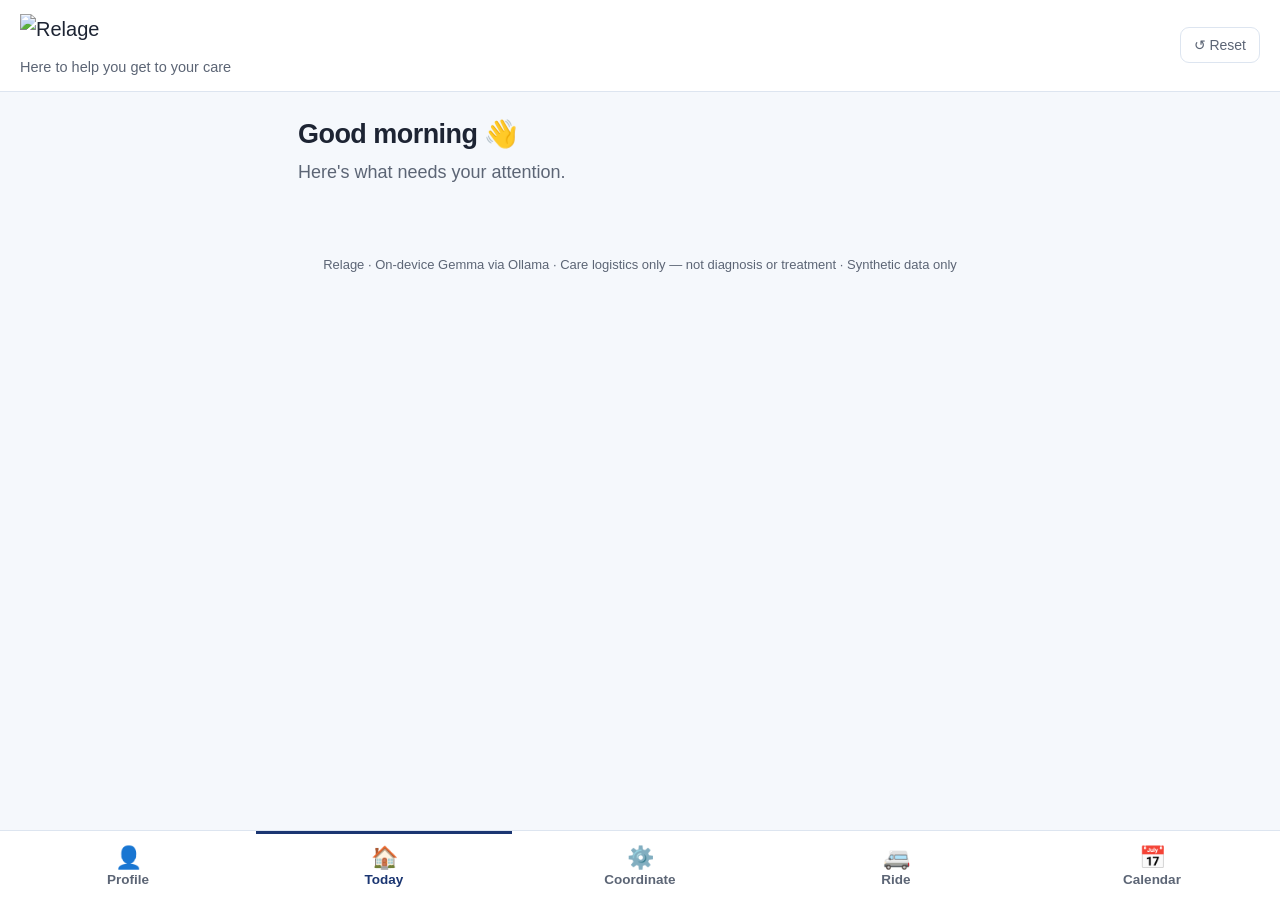
==== commit dd3742a9: "Merge origin/main; adapt the five screens to multi-entry care and voice-first Resolved static/index." ====
--- a/static/index.html
+++ b/static/index.html
@@ -3,677 +3,937 @@
 <head>
 <meta charset="UTF-8">
 <meta name="viewport" content="width=device-width, initial-scale=1.0">
-<title>Relage</title>
+<title>Relage — care coordination for older adults</title>
 <link rel="icon" type="image/png" href="static/favicon.png">
 <style>
-  :root {
-    /* Relage brand: navy + sky from the logo */
-    --bg: #f5f8fc; --card: #ffffff; --ink: #1d2433; --muted: #5c6575;
-    --accent: #1b3672; --accent-dark: #12264f; --accent-soft: #e4edf8;
-    --sky: #92c4ea; --warn: #b4552d; --warn-soft: #f9ece4; --line: #dde5f0;
-    --blue: #33556e; --blue-soft: #e8f1fa; --purple: #5b3aa6; --purple-soft: #f1ebfb;
-  }
-  * { box-sizing: border-box; margin: 0; }
-  body {
-    font-family: -apple-system, "Segoe UI", Roboto, sans-serif;
-    background: var(--bg); color: var(--ink);
-    font-size: 22px; line-height: 1.55;
-  }
-  header {
-    display: flex; align-items: center; gap: 14px;
-    padding: 16px 22px; background: var(--card); border-bottom: 1px solid var(--line);
-  }
-  header .logo {
-    width: 46px; height: 46px; border-radius: 13px; background: var(--accent);
-    color: #fff; display: flex; align-items: center; justify-content: center;
-    font-weight: 800; font-size: 21px; flex-shrink: 0;
-  }
-  header h1 { font-size: 24px; }
-  header .sub { color: var(--muted); font-size: 15px; }
-  .hbtns { margin-left: auto; display: flex; gap: 10px; }
-  .hbtn {
-    font-size: 15px; padding: 9px 14px; border-radius: 10px; cursor: pointer;
-    background: var(--card); border: 1px solid var(--line); color: var(--muted);
-  }
-  main { max-width: 700px; margin: 0 auto; padding: 26px 20px 120px; }
-  .view { display: none; }
-  .view.active { display: block; }
-  .greeting { font-size: 30px; font-weight: 800; margin-bottom: 4px; }
-  .subgreet { color: var(--muted); font-size: 20px; margin-bottom: 22px; }
-  .card {
-    background: var(--card); border: 1px solid var(--line);
-    border-radius: 18px; padding: 26px; margin-bottom: 18px;
-    box-shadow: 0 1px 3px rgba(0,0,0,.04);
-  }
-  .card h2 { font-size: 26px; margin-bottom: 10px; }
-  .bigbtn {
-    display: block; width: 100%; font-size: 24px; font-weight: 800;
-    padding: 20px; border-radius: 16px; border: none; cursor: pointer;
-    background: var(--accent); color: #fff; margin-top: 18px;
-  }
-  .bigbtn:active { background: var(--accent-dark); }
-  .bigbtn.gray { background: var(--card); color: var(--muted); border: 2px solid var(--line); font-weight: 600; }
-  .bigbtn:disabled { opacity: .5; }
-  .plain { color: var(--muted); font-size: 19px; }
-  .steps { display: flex; flex-direction: column; gap: 16px; margin-top: 8px; }
-  .step { display: flex; gap: 14px; align-items: flex-start; font-size: 21px; }
-  .step .ico { font-size: 24px; width: 34px; flex-shrink: 0; text-align: center; }
-  .srcs { display: flex; gap: 6px; flex-wrap: wrap; margin-top: 6px; }
-  .src {
-    font-size: 13px; background: var(--blue-soft); color: var(--blue);
-    padding: 3px 11px; border-radius: 999px; text-decoration: none;
-    border: 1px solid var(--line);
-  }
-  .src:hover { background: var(--accent-soft); }
-  .spinner {
-    display: inline-block; width: 22px; height: 22px; border: 3px solid var(--line);
-    border-top-color: var(--accent); border-radius: 50%; animation: spin .8s linear infinite;
-  }
-  @keyframes spin { to { transform: rotate(360deg); } }
-  .planrow { display: flex; gap: 16px; padding: 16px 0; border-bottom: 1px solid var(--line); align-items: flex-start; }
-  .planrow:last-child { border-bottom: none; }
-  .planrow .ico { font-size: 30px; width: 44px; flex-shrink: 0; text-align: center; }
-  .planrow b { font-size: 22px; }
-  .planrow .det { color: var(--muted); font-size: 19px; }
-  .why {
-    background: var(--purple-soft); border-radius: 14px; padding: 18px 20px;
-    font-size: 20px; margin-top: 16px;
-  }
-  .why .lbl { font-size: 14px; font-weight: 800; color: var(--purple); letter-spacing: .04em; margin-bottom: 6px; }
-  .timeline .ev { display: flex; gap: 18px; padding: 16px 0; border-bottom: 1px solid var(--line); }
-  .timeline .ev:last-child { border-bottom: none; }
-  .timeline .date { width: 86px; flex-shrink: 0; font-weight: 800; color: var(--accent); font-size: 20px; }
-  .timeline .past .date { color: var(--muted); }
-  .timeline .meta { color: var(--muted); font-size: 17px; }
-  .bottomnav {
-    position: fixed; bottom: 0; left: 0; right: 0; display: flex;
-    background: var(--card); border-top: 1px solid var(--line); z-index: 40;
-  }
-  .bottomnav button {
-    flex: 1; font-size: 19px; font-weight: 700; padding: 16px 8px 20px;
-    background: none; border: none; color: var(--muted); cursor: pointer;
-  }
-  .bottomnav button.active { color: var(--accent); }
-  .bottomnav .nico { display: block; font-size: 26px; margin-bottom: 2px; }
-  /* setup form */
-  .fgrid { display: grid; grid-template-columns: 1fr 1fr; gap: 14px 16px; }
-  .fgrid .full { grid-column: 1 / -1; }
-  label { display: block; font-size: 16px; font-weight: 700; color: var(--muted); margin-bottom: 5px; }
-  input, select {
-    width: 100%; font-size: 19px; padding: 12px 14px; border-radius: 10px;
-    border: 1px solid var(--line); background: #fff; color: var(--ink);
-  }
-  .checkrow { display: flex; gap: 16px; flex-wrap: wrap; font-size: 18px; }
-  .checkrow label { display: flex; align-items: center; gap: 8px; font-size: 18px; font-weight: 600; color: var(--ink); }
-  .checkrow input { width: 22px; height: 22px; }
-  .notice { background: var(--warn-soft); color: var(--warn); border-radius: 12px; padding: 14px 16px; font-size: 17px; margin-top: 14px; }
-  .notice.good { background: var(--accent-soft); color: var(--accent); }
-  /* demo drawer */
-  .drawer {
-    position: fixed; top: 0; right: -390px; width: 380px; height: 100vh;
-    background: #1c1c22; color: #eee; z-index: 60; transition: right .25s ease;
-    padding: 18px 16px; overflow-y: auto; font-size: 15px;
-  }
-  .drawer.open { right: 0; box-shadow: -8px 0 30px rgba(0,0,0,.35); }
-  .drawer h3 { font-size: 16px; color: #bbb; margin: 14px 0 8px; }
-  .drawer .close { float: right; background: none; border: none; color: #888; font-size: 22px; cursor: pointer; }
-  .msgs { display: flex; flex-direction: column; gap: 8px; padding: 4px; max-height: 300px; overflow-y: auto; }
-  .bubble { max-width: 88%; padding: 9px 13px; border-radius: 16px; font-size: 14px; line-height: 1.4; }
-  .bubble.in { background: #34343c; align-self: flex-start; }
-  .bubble.out { background: #2e7dd1; align-self: flex-end; }
-  .bubble .who { font-size: 11px; color: #999; margin-bottom: 3px; }
-  .reply { display: flex; gap: 8px; margin-top: 10px; }
-  .reply input { background: #2a2a31; border: none; color: #eee; border-radius: 999px; font-size: 14px; padding: 10px 14px; }
-  .reply button { background: #2e7dd1; border: none; color: #fff; border-radius: 999px; width: 40px; height: 40px; font-size: 16px; cursor: pointer; }
-  .quick { display: flex; gap: 6px; margin-top: 8px; flex-wrap: wrap; }
-  .quick button { background: #2a2a31; color: #ccc; border: 1px solid #3a3a44; border-radius: 999px; font-size: 12px; padding: 5px 10px; cursor: pointer; }
-  .techfeed { display: flex; flex-direction: column; gap: 6px; }
-  .tf { font-size: 12.5px; background: #23232a; border-radius: 8px; padding: 7px 10px; color: #ccc; }
-  .tf .k { font-weight: 800; text-transform: uppercase; font-size: 10px; margin-right: 6px; }
-  .k.gemma { color: #b79af0; } .k.tool { color: #7fb2dd; } .k.state { color: #7fd0b2; }
-  .k.sms { color: #e6cd76; } .k.adapt { color: #e68ab8; } .k.error { color: #e6907a; }
-  .twstatus { font-size: 13px; padding: 8px 10px; border-radius: 8px; background: #23232a; margin-top: 8px; }
-  .drawer .rbtn { width: 100%; margin-top: 12px; background: #2a2a31; color: #ccc; border: 1px solid #3a3a44; border-radius: 8px; padding: 9px; font-size: 14px; cursor: pointer; }
-  footer { text-align: center; color: var(--muted); font-size: 13px; padding: 14px 14px 110px; }
+  :root{
+    /* Relage brand: navy + sky from the logo (matches Maya's theme) */
+    --sand:#F5F8FC; --card:#FFFFFF; --ink:#1D2433; --muted:#5C6575;
+    --line:#DDE5F0;
+    --sage:#1B3672; --sage-dark:#12264F; --sage-soft:#E4EDF8;
+    --sky:#92C4EA;
+    --clay:#B4552D; --clay-soft:#F9ECE4;
+    --navy:#33556E; --navy-soft:#E8F1FA;
+    --plum:#5B3AA6; --plum-soft:#F1EBFB;
+    --shadow:0 1px 3px rgba(29,36,51,.06);
+  }
+  *{box-sizing:border-box; margin:0;}
+  body{
+    font-family:-apple-system,"Segoe UI",Roboto,sans-serif;
+    background:var(--sand); color:var(--ink);
+    font-size:20px; line-height:1.55; padding-bottom:104px;
+  }
+
+  /* ---------- header ---------- */
+  header{
+    display:flex; align-items:center; gap:13px; padding:14px 20px;
+    background:var(--card); border-bottom:1px solid var(--line);
+    position:sticky; top:0; z-index:30;
+  }
+  .lockup{height:44px; display:block;}
+  header .sub{color:var(--muted); font-size:14.5px; line-height:1.3;}
+  .hbtn{
+    margin-left:auto; font-size:14px; padding:9px 13px; border-radius:9px;
+    background:var(--card); border:1px solid var(--line); color:var(--muted);
+    cursor:pointer; flex-shrink:0;
+  }
+  .hbtn:hover{background:var(--sand);}
+
+  main{max-width:720px; margin:0 auto; padding:22px 18px 40px;}
+  .view{display:none;} .view.active{display:block;}
+
+  h2.screen{font-size:27px; font-weight:800; letter-spacing:-.02em; margin-bottom:3px;}
+  .screensub{color:var(--muted); font-size:18px; margin-bottom:20px;}
+
+  .card{
+    background:var(--card); border:1px solid var(--line); border-radius:17px;
+    padding:22px; margin-bottom:16px; box-shadow:var(--shadow);
+  }
+  .card h3{font-size:22px; margin-bottom:8px; letter-spacing:-.01em;}
+  .card .lede{color:var(--muted); font-size:17.5px;}
+
+  .bigbtn{
+    display:block; width:100%; font-size:21px; font-weight:800; padding:18px;
+    border-radius:14px; border:none; cursor:pointer; background:var(--sage);
+    color:#fff; margin-top:16px; letter-spacing:-.01em; font-family:inherit;
+  }
+  .bigbtn:hover{background:var(--sage-dark);}
+  .bigbtn:disabled{opacity:.45; cursor:default;}
+  .bigbtn.ghost{background:var(--card); color:var(--muted); border:2px solid var(--line); font-weight:700;}
+  .bigbtn.ghost:hover{background:var(--sand);}
+  .bigbtn.clay{background:var(--clay);} .bigbtn.clay:hover{background:#96431f;}
+
+  .pill{
+    display:inline-block; font-size:13px; font-weight:800; letter-spacing:.05em;
+    text-transform:uppercase; padding:5px 11px; border-radius:100px;
+  }
+  .pill.due{background:var(--clay-soft); color:var(--clay);}
+  .pill.live{background:var(--sage-soft); color:var(--sage);}
+  .pill.wait{background:var(--navy-soft); color:var(--navy);}
+
+  /* ---------- key/value rows ---------- */
+  .kv{display:flex; justify-content:space-between; gap:16px; padding:11px 0; border-bottom:1px solid var(--line); font-size:18px;}
+  .kv:last-child{border-bottom:none;}
+  .kv .k{color:var(--muted); flex-shrink:0;}
+  .kv .v{font-weight:700; text-align:right;}
+
+  /* ---------- plan rows ---------- */
+  .planrow{display:flex; gap:15px; padding:15px 0; border-bottom:1px solid var(--line); align-items:flex-start;}
+  .planrow:last-child{border-bottom:none;}
+  .planrow .ico{font-size:28px; width:42px; flex-shrink:0; text-align:center; line-height:1.2;}
+  .planrow b{font-size:20px;}
+  .planrow .det{color:var(--muted); font-size:17px;}
+
+  /* ---------- agent progress ---------- */
+  .steps{display:flex; flex-direction:column; gap:14px;}
+  .step{display:flex; gap:13px; align-items:flex-start; font-size:19px;}
+  .step .ico{font-size:21px; width:30px; flex-shrink:0; text-align:center;}
+  .spinner{
+    display:inline-block; width:19px; height:19px; border:3px solid var(--line);
+    border-top-color:var(--sage); border-radius:50%; animation:spin .8s linear infinite;
+    vertical-align:-3px;
+  }
+  @keyframes spin{to{transform:rotate(360deg);}}
+
+  /* ---------- technical feed ---------- */
+  details.tech summary{
+    cursor:pointer; font-size:15px; color:var(--muted); font-weight:700;
+    padding:4px 0; list-style:none; user-select:none;
+  }
+  details.tech summary::-webkit-details-marker{display:none;}
+  details.tech summary::before{content:"▸ ";}
+  details.tech[open] summary::before{content:"▾ ";}
+  .techfeed{display:flex; flex-direction:column; gap:5px; margin-top:10px;}
+  .tf{
+    font-size:13.5px; line-height:1.45; background:#1F242C; color:#D6DBE2;
+    border-radius:8px; padding:8px 11px; font-family:ui-monospace,SFMono-Regular,Menlo,monospace;
+  }
+  .tf .k{font-weight:800; text-transform:uppercase; font-size:10.5px; margin-right:7px; letter-spacing:.06em;}
+  .k.gemma{color:#B79AF0;} .k.tool{color:#7FB2DD;} .k.state{color:#7FD0B2;}
+  .k.sms{color:#E6CD76;} .k.adapt{color:#E68AB8;} .k.call{color:#7FD8DD;} .k.error{color:#E6907A;}
+  .meta{color:#8A93A0; font-size:11.5px; margin-left:5px; white-space:nowrap;}
+
+  /* ---------- phone simulator ---------- */
+  .phone{background:#1F242C; border-radius:16px; padding:15px; margin-top:4px;}
+  .phone .ph-head{color:#8A93A0; font-size:13.5px; font-weight:700; margin-bottom:11px; display:flex; align-items:center; gap:7px;}
+  .msgs{display:flex; flex-direction:column; gap:8px; max-height:290px; overflow-y:auto; padding:2px;}
+  .bubble{max-width:86%; padding:10px 13px; border-radius:15px; font-size:15px; line-height:1.45;}
+  .bubble.in{background:#333A44; color:#E4E8ED; align-self:flex-start; border-bottom-left-radius:4px;}
+  .bubble.out{background:#2E7DD1; color:#fff; align-self:flex-end; border-bottom-right-radius:4px;}
+  .bubble.voice{background:#2F6B54; color:#fff; align-self:flex-end; border-bottom-right-radius:4px;}
+  .bubble .who{font-size:11px; opacity:.72; margin-bottom:3px; font-weight:700;}
+  .reply{display:flex; gap:8px; margin-top:11px;}
+  .reply input{
+    flex:1; background:#2A303A; border:1px solid #3A424E; color:#E4E8ED;
+    border-radius:100px; font-size:15px; padding:11px 15px; font-family:inherit; min-width:0;
+  }
+  .reply button{background:#2E7DD1; border:none; color:#fff; border-radius:100px; width:44px; height:44px; font-size:17px; cursor:pointer; flex-shrink:0;}
+  .quick{display:flex; gap:6px; margin-top:9px; flex-wrap:wrap;}
+  .quick button{
+    background:#2A303A; color:#C3CAD3; border:1px solid #3A424E; border-radius:100px;
+    font-size:13px; padding:7px 12px; cursor:pointer; font-family:inherit;
+  }
+  .quick button:hover{background:#333A44;}
+
+  /* ---------- timeline ---------- */
+  .ev{display:flex; gap:16px; padding:15px 0; border-bottom:1px solid var(--line);}
+  .ev:last-child{border-bottom:none;}
+  .ev .date{width:78px; flex-shrink:0; font-weight:800; color:var(--sage); font-size:17px; letter-spacing:.02em;}
+  .ev.past .date{color:var(--muted);}
+  .ev.future .date{color:var(--plum);}
+  .ev b{font-size:18.5px; font-weight:700;}
+  .ev .meta2{color:var(--muted); font-size:15.5px; text-transform:capitalize;}
+
+  /* ---------- callouts ---------- */
+  .why{background:var(--plum-soft); border-radius:13px; padding:16px 18px; font-size:18px; margin-top:14px;}
+  .why .lbl{font-size:12.5px; font-weight:800; color:var(--plum); letter-spacing:.06em; margin-bottom:5px;}
+  .note{border-radius:12px; padding:13px 16px; font-size:16px; margin-top:13px; line-height:1.45;}
+  .note.good{background:var(--sage-soft); color:var(--sage-dark);}
+  .note.warn{background:var(--clay-soft); color:var(--clay);}
+  .note.info{background:var(--navy-soft); color:var(--navy);}
+
+  .share{display:grid; grid-template-columns:1fr 1fr; gap:12px 20px; font-size:16.5px; margin-top:4px;}
+  .share ul{list-style:none; padding:0;}
+  .share li{padding:4px 0;}
+  .share .h{font-size:12.5px; font-weight:800; letter-spacing:.06em; text-transform:uppercase; color:var(--muted); margin-bottom:5px;}
+  .yes{color:var(--sage); font-weight:700;} .no{color:var(--clay); font-weight:700;}
+
+  .bar{height:9px; background:var(--line); border-radius:100px; overflow:hidden; margin-top:9px;}
+  .bar > i{display:block; height:100%; background:var(--clay); border-radius:100px;}
+  .bar.good > i{background:var(--sage);}
+
+  input.txt{
+    width:100%; font-size:17px; padding:11px 13px; border-radius:10px;
+    border:1px solid var(--line); background:#fff; color:var(--ink); font-family:inherit; min-width:0;
+  }
+
+  /* ---------- bottom nav ---------- */
+  .bottomnav{
+    position:fixed; bottom:0; left:0; right:0; display:flex; background:var(--card);
+    border-top:1px solid var(--line); z-index:40; padding-bottom:env(safe-area-inset-bottom);
+  }
+  .bottomnav button{
+    flex:1; font-size:13.5px; font-weight:700; padding:11px 4px 13px; background:none;
+    border:none; color:var(--muted); cursor:pointer; font-family:inherit;
+    border-top:3px solid transparent; position:relative;
+  }
+  .bottomnav button.active{color:var(--sage); border-top-color:var(--sage);}
+  .bottomnav .nico{display:block; font-size:22px; margin-bottom:1px;}
+  .dot{
+    position:absolute; top:7px; left:50%; margin-left:14px; width:9px; height:9px;
+    border-radius:50%; background:var(--clay); display:none;
+  }
+  .dot.on{display:block;}
+
+  footer{text-align:center; color:var(--muted); font-size:13px; padding:8px 18px 24px; line-height:1.5;}
+
+  @media (max-width:520px){
+    body{font-size:19px;}
+    h2.screen{font-size:24px;}
+    .share{grid-template-columns:1fr;}
+    .bottomnav button{font-size:11.5px;}
+    .bottomnav .nico{font-size:20px;}
+  }
 </style>
 </head>
 <body>
 
 <header>
   <div>
-    <img src="static/logo-lockup.png" alt="Relage" style="height:48px; display:block;">
+    <img src="static/logo-lockup.png" alt="Relage" class="lockup">
     <div class="sub" id="statusHuman">Here to help you get to your care</div>
   </div>
-  <div class="hbtns">
-    <button class="hbtn" onclick="showView('setup')">⚙️ Settings</button>
-    <button class="hbtn" onclick="toggleDrawer()">🛠 Demo</button>
-  </div>
+  <button class="hbtn" onclick="resetDemo()">↺ Reset</button>
 </header>
 
 <main>
 
-  <!-- ============ HOME ============ -->
-  <section class="view" id="view-home">
-    <div class="greeting" id="greetName">Good morning 👋</div>
-    <div class="subgreet">Here's what needs your attention.</div>
-    <div id="needCards"></div>
-    <div class="card" id="allSet" style="display:none">
-      <h2>Nothing needs your attention right now 😊</h2>
-      <p class="plain">We'll let you know when your next check-up is coming due.</p>
+  <!-- ═══════════════ 1. PROFILE ═══════════════ -->
+  <section class="view" id="view-profile">
+    <h2 class="screen">Eleanor's profile</h2>
+    <div class="screensub">Set up once, by Eleanor or her daughter Sarah.</div>
+
+    <div class="card">
+      <h3>About Eleanor</h3>
+      <div id="profileRows"></div>
+    </div>
+
+    <div class="card">
+      <h3>Recurring care plan</h3>
+      <p class="lede" style="margin-bottom:10px">Relage only surfaces care that Eleanor or her provider put on a schedule.</p>
+      <div id="recurringRows"></div>
+      <div class="note info">🔒 This plan is <b>patient-entered</b>. Relage never infers medical need from age or history, and never recommends care.</div>
+    </div>
+
+    <div class="card">
+      <h3>What Sarah sees</h3>
+      <p class="lede" style="margin-bottom:12px">When Relage contacts a caregiver, it shares only what that person needs in order to act.</p>
+      <div class="share">
+        <div>
+          <div class="h">Shared</div>
+          <ul>
+            <li><span class="yes">✓</span> Appointment time</li>
+            <li><span class="yes">✓</span> Provider location</li>
+            <li><span class="yes">✓</span> Transportation request</li>
+          </ul>
+        </div>
+        <div>
+          <div class="h">Never shared</div>
+          <ul>
+            <li><span class="no">✗</span> Medical history</li>
+            <li><span class="no">✗</span> Medications</li>
+            <li><span class="no">✗</span> Other appointments</li>
+            <li><span class="no">✗</span> Insurance details</li>
+          </ul>
+        </div>
+      </div>
+    </div>
+
+    <div class="card">
+      <h3>Anything else we should know?</h3>
+      <p class="lede" style="margin-bottom:12px">Type it in plain language. Gemma runs on this device and turns it into preferences — the profile never leaves the machine.</p>
+      <div style="display:flex; gap:9px;">
+        <input class="txt" id="onboardInput" placeholder="e.g. I don't like driving after dark"
+               onkeydown="if(event.key==='Enter')sendOnboard()">
+        <button class="bigbtn" style="width:auto; margin:0; padding:11px 20px; font-size:17px;"
+                onclick="sendOnboard()" id="onboardBtn">Add</button>
+      </div>
+      <div class="why" id="onboardOut" style="display:none">
+        <div class="lbl">GEMMA UNDERSTOOD THIS AS</div>
+        <div id="onboardText"></div>
+      </div>
     </div>
   </section>
 
-  <!-- ============ WORKING ============ -->
-  <section class="view" id="view-working">
-    <div class="greeting" style="font-size:26px" id="workTitle">Working on it…</div>
-    <div class="subgreet" id="workSub">This takes a moment. You don't need to do anything.</div>
+  <!-- ═══════════════ 2. TODAY ═══════════════ -->
+  <section class="view active" id="view-today">
+    <h2 class="screen" id="greet">Good morning 👋</h2>
+    <div class="screensub">Here's what needs your attention.</div>
+
+    <div id="actionCards"></div>
+
+    <div class="card" id="inFlightCard" style="display:none">
+      <span class="pill live">In progress</span>
+      <h3 style="margin-top:9px">Relage is working on your appointment</h3>
+      <p class="lede" id="inFlightBody">Setting things up…</p>
+      <button class="bigbtn" onclick="showView('coordinate')">See what's happening</button>
+    </div>
+
+    <div class="card" id="allSetCard" style="display:none">
+      <span class="pill live">All set</span>
+      <h3 style="margin-top:9px">Nothing needs your attention 😊</h3>
+      <p class="lede">Your visit and your ride are booked. We'll remind you the day before and the morning of.</p>
+      <button class="bigbtn ghost" onclick="showView('calendar')">See my calendar</button>
+    </div>
+  </section>
+
+  <!-- ═══════════════ 3. COORDINATE ═══════════════ -->
+  <section class="view" id="view-coordinate">
+    <h2 class="screen" id="coordTitle">Working on it…</h2>
+    <div class="screensub" id="coordSub">This takes a moment. You don't need to do anything.</div>
+
     <div class="card">
-      <div class="steps" id="friendlySteps"></div>
+      <div class="steps" id="coordSteps">
+        <div class="step"><span class="ico">·</span><span class="lede">Nothing yet — start from the Today screen.</span></div>
+      </div>
+    </div>
+
+    <div class="card" id="apptCard" style="display:none">
+      <span class="pill wait" id="apptPill">Held — not booked yet</span>
+      <h3 style="margin-top:9px">The appointment we found</h3>
+      <div id="apptRows"></div>
+      <div class="note info">Nothing is booked until you review the whole plan — including your ride — and say OK.</div>
+    </div>
+
+    <div class="card">
+      <details class="tech">
+        <summary>Agent activity — tool calls, Gemma routing, and latency</summary>
+        <div class="techfeed" id="techFeed"></div>
+      </details>
     </div>
   </section>
 
-  <!-- ============ REVIEW ============ -->
-  <section class="view" id="view-review">
-    <div class="greeting" style="font-size:27px">Here's your plan</div>
-    <div class="subgreet">Please look it over. Nothing is booked until you say OK.</div>
-    <div class="card">
+  <!-- ═══════════════ 4. RIDE ═══════════════ -->
+  <section class="view" id="view-ride">
+    <h2 class="screen" id="rideTitle">Your ride</h2>
+    <div class="screensub" id="rideSub">Getting you there and back.</div>
+
+    <div class="card" id="whyAskCard" style="display:none">
+      <h3 style="font-size:20px">Why we asked Sarah first</h3>
+      <p class="lede" id="adaptText"></p>
+      <div class="bar" id="adaptBar"><i style="width:0%"></i></div>
+      <div style="display:flex; justify-content:space-between; gap:12px; font-size:14.5px; color:var(--muted); margin-top:6px;">
+        <span id="adaptLabel"></span><span>You stay in control</span>
+      </div>
+    </div>
+
+    <div class="card" id="outreachCard" style="display:none">
+      <h3>Asking Sarah</h3>
+      <p class="lede" style="margin-bottom:6px" id="outreachLede">We reached out about driving you.</p>
+      <div class="note" id="voiceNote" style="display:none"></div>
+      <button class="bigbtn clay" id="callBtn" onclick="callCaregiver()" style="display:none">📞 Call Sarah again now</button>
+
+      <div class="phone" style="margin-top:14px">
+        <div class="ph-head"><span>📱</span><span id="phoneHead">Sarah's phone</span></div>
+        <div class="msgs" id="phoneMsgs"></div>
+        <div class="reply">
+          <input id="smsInput" placeholder="Reply as Sarah…" onkeydown="if(event.key==='Enter')sendSms()">
+          <button onclick="sendSms()" title="Send">➤</button>
+        </div>
+        <div class="quick">
+          <button onclick="quick('NO, I have work meetings all day Tuesday, sorry')">Can't — working</button>
+          <button onclick="quick('YES I can take her')">Yes, I can drive</button>
+          <button onclick="quick('I could drive her there but not home')">Only one way</button>
+        </div>
+      </div>
+      <div class="note info" style="font-size:15px">Gemma interprets whatever Sarah writes or says out loud — she never has to answer exactly "YES" or "NO".</div>
+    </div>
+
+    <div class="card" id="transportCard" style="display:none">
+      <span class="pill wait" id="transportPill">Found — not booked yet</span>
+      <h3 style="margin-top:9px" id="transportHead">Your ride</h3>
+      <div id="transportRows"></div>
+    </div>
+
+    <div class="card" id="reviewCard" style="display:none">
+      <h3>Review your plan</h3>
+      <p class="lede" style="margin-bottom:4px">Please look it over. Nothing is booked until you say OK.</p>
       <div id="planRows"></div>
       <div class="why" id="whyBox" style="display:none">
         <div class="lbl">WHY THIS WORKS FOR YOU</div>
         <div id="whyText"></div>
       </div>
-      <button class="bigbtn" onclick="confirmPlan()">✓ Yes, book everything</button>
-      <button class="bigbtn gray" onclick="showView('home')">Not now</button>
-    </div>
-    <div class="card">
-      <h2 style="font-size:20px">How Relage put this together</h2>
-      <div class="steps" id="stepsReview" style="font-size:18px"></div>
+      <button class="bigbtn" onclick="confirmPlan()" id="confirmBtn">✓ Confirm appointment and ride</button>
+      <button class="bigbtn ghost" onclick="showView('today')">Not right now</button>
+    </div>
+
+    <div class="card" id="recapReviewCard" style="display:none">
+      <h3 style="font-size:20px">How Relage put this together</h3>
+      <div class="steps" id="stepsReview" style="margin-top:12px"></div>
+    </div>
+
+    <div class="card" id="rideIdleCard">
+      <p class="lede">No ride to sort out yet. Once you coordinate an appointment, Sarah's answer and your transportation show up here.</p>
     </div>
   </section>
 
-  <!-- ============ DONE ============ -->
-  <section class="view" id="view-done">
-    <div class="greeting" id="doneGreet">You're all set! 🎉</div>
-    <div class="subgreet">Everything is booked. Here's your day:</div>
-    <div class="card"><div id="doneRows"></div>
-      <div class="notice good" id="doneNote"></div>
-    </div>
-    <button class="bigbtn gray" onclick="showView('schedule')">See my full schedule</button>
-    <div class="card">
-      <h2 style="font-size:20px">How Relage put this together</h2>
-      <div class="steps" id="stepsDone" style="font-size:18px"></div>
+  <!-- ═══════════════ 5. CARE CALENDAR ═══════════════ -->
+  <section class="view" id="view-calendar">
+    <h2 class="screen">Care calendar</h2>
+    <div class="screensub">Your appointments and rides, in order.</div>
+
+    <div class="card" id="confirmedBanner" style="display:none">
+      <span class="pill live">Confirmed</span>
+      <h3 style="margin-top:9px" id="doneGreet">You're all set! 🎉</h3>
+      <p class="lede" id="doneNote"></p>
+    </div>
+
+    <div class="card"><div id="timeline"></div></div>
+
+    <div class="card" id="recapDoneCard" style="display:none">
+      <h3 style="font-size:20px">How Relage put this together</h3>
+      <div class="steps" id="stepsDone" style="margin-top:12px"></div>
     </div>
   </section>
 
-  <!-- ============ SCHEDULE ============ -->
-  <section class="view" id="view-schedule">
-    <div class="greeting" style="font-size:27px">My schedule</div>
-    <div class="subgreet">Your appointments and rides, in order.</div>
-    <div class="card"><div class="timeline" id="timeline"></div></div>
-  </section>
-
-  <!-- ============ SETUP (caregiver-facing) ============ -->
-  <section class="view active" id="view-setup">
-    <div class="greeting" style="font-size:27px">Welcome — set up a profile</div>
-    <div class="subgreet">Usually filled in by a family member or caregiver, once. In a hurry? Tap <b>✨ Load demo data</b>.</div>
-    <div class="card">
-      <h3 style="font-size:18px; margin-bottom:10px;">About the patient</h3>
-      <div class="fgrid">
-        <div><label>First name</label><input id="f_first" placeholder="Eleanor"></div>
-        <div><label>Last name</label><input id="f_last" placeholder="Brooks"></div>
-        <div><label>Age</label><input id="f_age" type="number" placeholder="78"></div>
-        <div><label>Insurance</label>
-          <select id="f_ins"><option>Medicare</option><option>Medicaid</option><option>Commercial</option></select></div>
-        <div class="full"><label>Street address</label><input id="f_street" placeholder="412 Laurel Hollow Road"></div>
-        <div><label>Town</label><input id="f_town" placeholder="Pine Ridge, Pennsylvania"></div>
-        <div><label>Best time for appointments</label>
-          <select id="f_time"><option value="weekday mornings">Mornings</option><option value="weekday afternoons">Afternoons</option></select></div>
-        <div class="full"><label>Gets around with</label>
-          <div class="checkrow">
-            <label><input type="checkbox" id="f_walker"> Walker</label>
-            <label><input type="checkbox" id="f_wheel"> Wheelchair</label>
-            <label><input type="checkbox" id="f_none"> No aid</label>
-          </div></div>
-      </div>
-      <h3 style="font-size:18px; margin:18px 0 10px;">Pharmacy</h3>
-      <div class="fgrid">
-        <div><label>Pharmacy name</label><input id="f_pharm" placeholder="Pine Ridge Pharmacy"></div>
-        <div><label>Pharmacy address</label><input id="f_pharm_addr" placeholder="18 Main Street, Pine Ridge, PA"></div>
-      </div>
-      <h3 style="font-size:18px; margin:18px 0 10px;">Caregiver</h3>
-      <div class="fgrid">
-        <div><label>Caregiver name</label><input id="f_cgname" placeholder="Sarah Brooks"></div>
-        <div><label>Caregiver cell (for real calls/texts)</label><input id="f_cgphone" placeholder="+15551234567"></div>
-      </div>
-      <h3 style="font-size:18px; margin:18px 0 10px;">Recurring appointments</h3>
-      <div id="rcList"></div>
-      <button class="bigbtn gray" style="font-size:17px; padding:12px; margin-top:4px;" onclick="addRcRow()">＋ Add another appointment</button>
-      <div style="display:flex; gap:10px;">
-        <button class="bigbtn" style="font-size:20px; flex:1;" onclick="saveProfile()">Save profile</button>
-        <button class="bigbtn gray" style="font-size:20px; flex:1;" onclick="loadDemoData()">✨ Load demo data</button>
-      </div>
-      <div class="notice good" id="saveNote" style="display:none">Saved! The Today screen now reflects this profile.</div>
-    </div>
-    <div class="card">
-      <h2 style="font-size:20px">Anything else we should know?</h2>
-      <p class="plain" style="font-size:16px; margin-bottom:10px">Type it naturally — Gemma (running on this device) turns it into preferences. Try: "I don't like driving after dark and mornings are best for me."</p>
-      <div style="display:flex; gap:8px;">
-        <input id="onboardInput" placeholder="Type in plain language…">
-        <button class="bigbtn" style="width:auto; margin:0; font-size:18px; padding:12px 18px;" onclick="sendOnboard()" id="onboardBtn">Add</button>
-      </div>
-      <div class="why" id="onboardOut" style="display:none; margin-top:12px">
-        <div class="lbl">UNDERSTOOD AS</div><div id="onboardText"></div>
-      </div>
-    </div>
-  </section>
-
 </main>
 
-<!-- bottom navigation: two big targets only -->
 <nav class="bottomnav">
-  <button id="nav-home" onclick="showView('home')"><span class="nico">🏠</span>Home</button>
-  <button id="nav-schedule" onclick="showView('schedule')"><span class="nico">📅</span>My Schedule</button>
+  <button id="nav-profile"    onclick="showView('profile')"><span class="nico">👤</span>Profile</button>
+  <button id="nav-today"      onclick="showView('today')" class="active"><span class="nico">🏠</span>Today<span class="dot" id="dot-today"></span></button>
+  <button id="nav-coordinate" onclick="showView('coordinate')"><span class="nico">⚙️</span>Coordinate<span class="dot" id="dot-coordinate"></span></button>
+  <button id="nav-ride"       onclick="showView('ride')"><span class="nico">🚐</span>Ride<span class="dot" id="dot-ride"></span></button>
+  <button id="nav-calendar"   onclick="showView('calendar')"><span class="nico">📅</span>Calendar<span class="dot" id="dot-calendar"></span></button>
 </nav>
 
-<!-- ============ DEMO DRAWER (judges / caregiver phone) ============ -->
-<aside class="drawer" id="drawer">
-  <button class="close" onclick="toggleDrawer()">✕</button>
-  <h3>📱 Caregiver's phone (SMS)</h3>
-  <div class="twstatus" id="twStatus">Simulator mode — set TWILIO_* env vars for real SMS</div>
-  <div class="msgs" id="phoneMsgs"></div>
-  <div class="reply">
-    <input id="smsInput" placeholder="Reply as caregiver…" onkeydown="if(event.key==='Enter')sendSms()">
-    <button onclick="sendSms()">➤</button>
-  </div>
-  <div class="quick">
-    <button onclick="quick('NO, I have work meetings all day Tuesday, sorry')">Busy that day</button>
-    <button onclick="quick('YES I can take her')">Can drive</button>
-    <button onclick="quick('I could drive her there but not home')">Partial</button>
-  </div>
-  <button class="rbtn" id="callBtn" style="display:none; background:#1f6f5c; color:#fff; border-color:#1f6f5c;"
-    onclick="callCaregiver()">📞 Call caregiver's real phone instead</button>
-  <h3>⚙️ Agent activity (technical)</h3>
-  <div class="techfeed" id="techFeed"></div>
-  <button class="rbtn" onclick="resetDemo()">↺ Reset demo</button>
-</aside>
-
-<footer>Relage · On-device Gemma · Care logistics only — not diagnosis or treatment · Synthetic data</footer>
+<footer>
+  Relage · On-device Gemma via Ollama · Care logistics only — not diagnosis or treatment · Synthetic data only
+</footer>
 
 <script>
+/* ═══════════════════════════════════════════════════════════════════
+   Relage frontend — five screens over the coordination state machine.
+
+   The backend runs coordination in a background thread: POST /coordinate
+   returns {started:true} immediately and the real progression is only
+   visible by polling GET /state. So this UI is built around that poll,
+   and renders progress from state.activity rather than from status
+   transitions — APPOINTMENT_HELD and TRANSPORT_FOUND are each overwritten
+   inside the same worker and are never observable at a 1.2s interval.
+   ═══════════════════════════════════════════════════════════════════ */
+
 let state = null, profile = null, config = null;
-// Every fresh open starts on the setup screen (demo onboarding); the view
-// stays pinned there until the profile is saved or the user navigates.
-let currentView = 'setup', userPinned = true, lastStatus = 'NEEDS_APPOINTMENT';
+let currentView = 'today', pinned = false, lastStatus = null;
+let lastActionsHtml = null;   // guards the Today card against poll re-renders
 
 const HUMAN_STATUS = {
-  NEEDS_APPOINTMENT: "Here to help you get to your care",
-  APPOINTMENT_HELD: "Finding your appointment…",
-  TRANSPORT_NEEDED: "Sorting out your ride…",
-  CAREGIVER_CONTACTED: "Waiting to hear back about your ride",
-  CAREGIVER_UNAVAILABLE: "Finding you another ride…",
-  TRANSPORT_FOUND: "Almost ready…",
+  NEEDS_APPOINTMENT:          "Here to help you get to your care",
+  APPOINTMENT_HELD:           "Finding your appointment…",
+  TRANSPORT_NEEDED:           "Sorting out your ride…",
+  CAREGIVER_CONTACTED:        "Waiting to hear back about your ride",
+  CAREGIVER_UNAVAILABLE:      "Finding you another ride…",
+  TRANSPORT_FOUND:            "Almost ready…",
   AWAITING_USER_CONFIRMATION: "Your plan is ready to review",
-  CONFIRMED: "You're all set!",
+  CONFIRMED:                  "You're all set!",
 };
 
-function showView(name, pinned = true) {
-  currentView = name; userPinned = pinned;
-  document.querySelectorAll('.view').forEach(v => v.classList.remove('active'));
-  document.getElementById('view-' + name).classList.add('active');
-  document.getElementById('nav-home').classList.toggle('active', name === 'home');
-  document.getElementById('nav-schedule').classList.toggle('active', name === 'schedule');
-  if (name === 'schedule') refreshCalendar();
-}
-function toggleDrawer() { document.getElementById('drawer').classList.toggle('open'); }
-
-async function startCoordinate(index = 0, btn = null) {
-  if (btn) btn.disabled = true;
+// Which screen each coordination status belongs on.
+const SCREEN_FOR = {
+  NEEDS_APPOINTMENT:          'today',
+  APPOINTMENT_HELD:           'coordinate',
+  TRANSPORT_NEEDED:           'coordinate',
+  CAREGIVER_CONTACTED:        'ride',
+  CAREGIVER_UNAVAILABLE:      'ride',
+  TRANSPORT_FOUND:            'ride',
+  AWAITING_USER_CONFIRMATION: 'ride',
+  CONFIRMED:                  'calendar',
+};
+
+const VIEWS = ['profile','today','coordinate','ride','calendar'];
+
+// The status stays NEEDS_APPOINTMENT for the first several seconds of a run
+// (Gemma's planning call blocks the worker), so route on `busy` too —
+// otherwise the poll yanks the user back to Today right after they start.
+function targetScreen(){
+  if(state?.busy && state.status === 'NEEDS_APPOINTMENT') return 'coordinate';
+  return SCREEN_FOR[state?.status];
+}
+const RIDE_STATES = ['CAREGIVER_CONTACTED','CAREGIVER_UNAVAILABLE','TRANSPORT_FOUND',
+                     'AWAITING_USER_CONFIRMATION','CONFIRMED'];
+
+function showView(name, isPinned = true){
+  currentView = name; pinned = isPinned;
+  VIEWS.forEach(v => {
+    document.getElementById('view-' + v).classList.toggle('active', v === name);
+    document.getElementById('nav-' + v).classList.toggle('active', v === name);
+  });
+  const d = document.getElementById('dot-' + name);
+  if(d) d.classList.remove('on');
+  if(name === 'calendar') refreshCalendar();
+  window.scrollTo(0, 0);
+}
+
+/* ─────────────── helpers ─────────────── */
+
+function esc(s){
+  return String(s ?? '').replace(/[&<>"]/g, c =>
+    ({'&':'&amp;','<':'&lt;','>':'&gt;','"':'&quot;'}[c]));
+}
+function first(n){ return (n || '').split(' ')[0]; }
+function cgFirst(){ return first(profile?.caregiver?.name) || 'your caregiver'; }
+function patFirst(){ return first(profile?.patient?.name) || 'there'; }
+function titleCase(s){ return s ? s.charAt(0).toUpperCase() + s.slice(1) : ''; }
+function kv(k, v){
+  return `<div class="kv"><span class="k">${esc(k)}</span><span class="v">${esc(v)}</span></div>`;
+}
+
+const MONTHS = ['','January','February','March','April','May','June','July',
+                'August','September','October','November','December'];
+function fmtLong(d){ return d ? `${MONTHS[+d.slice(5,7)]} ${+d.slice(-2)}` : ''; }
+function fmtShort(d){ return d ? `${MONTHS[+d.slice(5,7)].slice(0,3).toUpperCase()} ${+d.slice(-2)}` : ''; }
+
+/* ─────────────── actions ─────────────── */
+
+// `index` picks which recurring-care entry to coordinate. The backend
+// defaults to 0 when the body is missing, so omitting it would silently
+// coordinate cardiology no matter which card was tapped.
+async function startCoordinate(index = 0){
+  document.querySelectorAll('.coordBtn').forEach(b => b.disabled = true);
   await fetch('/coordinate', {
-    method: 'POST', headers: { 'Content-Type': 'application/json' },
-    body: JSON.stringify({ index })
+    method:'POST', headers:{'Content-Type':'application/json'},
+    body: JSON.stringify({index})
   });
-  showView('working', false);
-}
-
-async function confirmPlan() {
-  await fetch('/confirm-plan', { method: 'POST' });
-  await refreshCalendar();
-}
-
-async function resetDemo() {
-  await fetch('/reset', { method: 'POST' });
-  localBubbles = []; lastStatus = '';
-
-  await loadProfile(); showView('home', false);
-}
-
-/* ---------- caregiver phone sim ---------- */
+  showView('coordinate', false);
+}
+
+async function confirmPlan(){
+  const btn = document.getElementById('confirmBtn');
+  btn.disabled = true; btn.textContent = 'Booking…';
+  try{ await fetch('/confirm-plan', {method:'POST'}); await refreshCalendar(); }
+  finally{ btn.disabled = false; btn.textContent = '✓ Confirm appointment and ride'; }
+}
+
+async function callCaregiver(){
+  const btn = document.getElementById('callBtn');
+  btn.disabled = true; btn.textContent = '📞 Dialing…';
+  let msg = `📞 Ringing ${cgFirst()} — answer and speak the reply out loud.`;
+  try{
+    const r = await fetch('/call-caregiver', {method:'POST'});
+    if(!r.ok){
+      const e = await r.json().catch(() => ({}));
+      msg = 'Could not place the call: ' + (e.error || r.status);
+    }
+  }catch(e){ msg = 'Could not place the call.'; }
+  const n = document.getElementById('voiceNote');
+  n.style.display = 'block'; n.className = 'note warn'; n.textContent = msg;
+  setTimeout(() => { btn.disabled = false; btn.textContent = '📞 Call Sarah again'; }, 15000);
+}
+
+async function resetDemo(){
+  await fetch('/reset', {method:'POST'});
+  localBubbles = []; lastStatus = null;
+  document.querySelectorAll('.coordBtn').forEach(b => b.disabled = false);
+  document.getElementById('onboardOut').style.display = 'none';
+  await loadProfile(); await loadConfig();
+  showView('today', false);
+}
+
+/* ─────────────── caregiver phone ─────────────── */
+
 let localBubbles = [];
-async function sendSms() {
+
+async function sendSms(){
   const input = document.getElementById('smsInput');
   const text = input.value.trim();
-  if (!text) return;
+  if(!text) return;
   input.value = '';
-  localBubbles.push({ dir: 'out', text, who: cgFirst(), afterInbound: (state?.sms_outbox || []).length });
+  localBubbles.push({dir:'out', text, who:cgFirst(),
+                     afterInbound:(state?.sms_outbox || []).length});
   renderPhone();
   await fetch('/caregiver-response', {
-    method: 'POST', headers: { 'Content-Type': 'application/json' },
-    body: JSON.stringify({ text })
+    method:'POST', headers:{'Content-Type':'application/json'},
+    body: JSON.stringify({text})
   });
 }
-function quick(t) { document.getElementById('smsInput').value = t; sendSms(); }
-
-async function callCaregiver() {
-  const btn = document.getElementById('callBtn');
-  btn.disabled = true; btn.textContent = '📞 Calling…';
-  const r = await fetch('/call-caregiver', { method: 'POST' });
-  if (!r.ok) { btn.textContent = '📞 Call failed — check .env'; }
-  else { btn.textContent = '📞 Ringing… answer and speak your reply'; }
-  setTimeout(() => { btn.disabled = false;
-    btn.textContent = "📞 Call caregiver's real phone instead"; }, 15000);
-}
-function cgFirst() { return (profile?.caregiver?.name || 'Caregiver').split(' ')[0]; }
-
-function renderPhone() {
+function quick(t){ document.getElementById('smsInput').value = t; sendSms(); }
+
+function renderPhone(){
+  // A "voice" entry is Sarah speaking on the call — not a message Relage sent,
+  // so it renders on her side of the thread.
+  const items = (state?.sms_outbox || []).map(m => m.via === 'voice'
+    ? {dir:'voice', text:m.body, who:`${cgFirst()} · spoken on the call`}
+    : {dir:'in', text:m.body,
+       who:'Relage → ' + m.to + (m.via === 'twilio' ? ' · real SMS ✓' : '')});
+  [...localBubbles].reverse().forEach(b => items.splice(b.afterInbound, 0, b));
   const el = document.getElementById('phoneMsgs');
-  const inbound = (state?.sms_outbox || []).map(m =>
-    ({ dir: 'in', text: m.body, who: 'Relage → ' + m.to + (m.via === 'twilio' ? ' · real SMS ✓' : '') }));
-  const all = [...inbound];
-  [...localBubbles].reverse().forEach(b => all.splice(b.afterInbound, 0, b));
-  el.innerHTML = all.map(b =>
-    `<div class="bubble ${b.dir}"><div class="who">${b.who}</div>${b.text}</div>`).join('');
+  el.innerHTML = items.map(b =>
+    `<div class="bubble ${b.dir}"><div class="who">${esc(b.who)}</div>${esc(b.text)}</div>`
+  ).join('');
   el.scrollTop = el.scrollHeight;
 }
 
-/* ---------- friendly progress ---------- */
-function srcChips(a) {
-  if (!a.sources || !a.sources.length) return '';
-  return '<div class="srcs">' + a.sources.map(s =>
-    `<a class="src" href="${s.url}" target="_blank" rel="noopener">🔗 ${s.label}</a>`
-  ).join('') + '</div>';
-}
-
-function renderWorking() {
-  const items = (state.activity || []).filter(a => a.friendly);
-  const el = document.getElementById('friendlySteps');
-  el.innerHTML = items.map((a, i) => {
-    const last = i === items.length - 1;
-    const ico = (last && (state.busy || state.status === 'CAREGIVER_CONTACTED'))
-      ? '<span class="spinner"></span>' : '✅';
-    return `<div class="step"><span class="ico">${ico}</span><span>${a.friendly}${srcChips(a)}</span></div>`;
+/* ─────────────── 1. profile ─────────────── */
+
+function renderProfile(){
+  if(!profile) return;
+  const p = profile.patient, c = profile.caregiver;
+  const mob = (p.mobility_needs || []).length
+    ? p.mobility_needs.map(titleCase).join(', ') : 'No aid';
+  const home = [p.street_address, p.home_location].filter(Boolean).join(', ');
+  const pharmacy = [p.preferred_pharmacy, p.pharmacy_address]
+    .filter(Boolean).join(' — ');
+  document.getElementById('profileRows').innerHTML = [
+    ['Name', p.name], ['Age', p.age], ['Home', home],
+    ['Insurance', p.insurance], ['Gets around with', mob],
+    ['Best time for visits', (p.preferred_times || []).map(titleCase).join(', ')],
+    ['Preferred pharmacy', pharmacy],
+    ['Primary caregiver', `${c.name} (${c.relationship})`],
+  ].map(([k, v]) => kv(k, v)).join('');
+
+  document.getElementById('recurringRows').innerHTML =
+    (profile.recurring_care || []).map(rc =>
+      kv('Type of care', titleCase(rc.type)) +
+      kv('Usual provider', rc.provider) +
+      (rc.address ? kv('Address', rc.address) : '') +
+      kv('How often', `Every ${rc.interval_months} months`) +
+      kv('Last visit', fmtLong(rc.last_visit)) +
+      kv('Where this came from', rc.source)
+    ).join('<div style="height:18px"></div>');
+}
+
+async function sendOnboard(){
+  const input = document.getElementById('onboardInput');
+  const text = input.value.trim();
+  if(!text) return;
+  const btn = document.getElementById('onboardBtn');
+  const out = document.getElementById('onboardOut');
+  btn.disabled = true; btn.textContent = '…';
+  try{
+    const r = await fetch('/onboarding-note', {
+      method:'POST', headers:{'Content-Type':'application/json'},
+      body: JSON.stringify({text})
+    });
+    const o = await r.json();
+    const prefs = (o.preferences || [])
+      .map(p => `${esc(p.field)}: <b>${esc(p.value)}</b>`).join(' · ');
+    out.style.display = 'block';
+    document.getElementById('onboardText').innerHTML = esc(o.summary || '') +
+      (prefs ? `<div style="font-size:15px; color:var(--muted); margin-top:7px">${prefs}</div>` : '');
+    input.value = '';
+  }catch(e){
+    out.style.display = 'block';
+    document.getElementById('onboardText').textContent =
+      'Could not reach the on-device model — is Ollama running?';
+  }
+  btn.disabled = false; btn.textContent = 'Add';
+}
+
+/* ─────────────── 2. today ─────────────── */
+
+async function renderToday(){
+  if(!profile) return;
+  const h = new Date().getHours();
+  const part = h < 12 ? 'morning' : h < 17 ? 'afternoon' : 'evening';
+  document.getElementById('greet').textContent = `Good ${part}, ${patFirst()} 👋`;
+
+  const s = state?.status;
+  // A run that has started but not yet moved off NEEDS_APPOINTMENT is
+  // in flight, not idle — don't offer the button again.
+  const needs = s === 'NEEDS_APPOINTMENT' && !state?.busy;
+  const done  = s === 'CONFIRMED';
+
+  document.getElementById('inFlightCard').style.display = (!needs && !done) ? 'block' : 'none';
+  document.getElementById('allSetCard').style.display   = done ? 'block' : 'none';
+  if(!needs && !done)
+    document.getElementById('inFlightBody').textContent = HUMAN_STATUS[s] || 'Working on it…';
+
+  const box = document.getElementById('actionCards');
+  if(!needs){ box.innerHTML = ''; lastActionsHtml = null; return; }
+
+  // Rendered from profile.recurring_care rather than GET /actions: the
+  // profile carries the array index /coordinate needs, each entry's own
+  // address, and the last_visit needed to work out what is actually due.
+  // /actions returns a card per entry with no index and a hardcoded
+  // "34 miles" for every one of them.
+  const html = (profile.recurring_care || []).map((rc, i) => {
+    if(monthsSince(rc.last_visit) < (rc.interval_months || 6)) return '';
+    const care = titleCase(rc.type);
+    return `
+      <div class="card">
+        <span class="pill due">Due now</span>
+        <h3 style="margin-top:9px">${esc(care)} — time to book</h3>
+        <div style="margin:12px 0 0">
+          ${kv('Last visit', fmtLong(rc.last_visit))}
+          ${kv('Usual interval', `Every ${esc(rc.interval_months)} months`)}
+          ${kv('Preferred provider', rc.provider)}
+          ${rc.address ? kv('Address', rc.address) : ''}
+        </div>
+        <div class="note info" style="font-size:15px">
+          Showing because of your ${esc(rc.source)} — not because Relage
+          decided you need care.
+        </div>
+        <button class="bigbtn coordBtn" onclick="startCoordinate(${i})">Coordinate appointment</button>
+      </div>`;
   }).join('');
-  const waiting = state.status === 'CAREGIVER_CONTACTED';
-  document.getElementById('workTitle').textContent =
-    waiting ? `Waiting to hear from ${cgFirst()}…` : 'Working on it…';
-  document.getElementById('workSub').textContent = waiting
-    ? (config?.voice
-        ? `We're calling ${cgFirst()}'s phone about your ride. You don't need to do anything.`
-        : `We texted ${cgFirst()} about your ride. You don't need to do anything.`)
-    : "This takes a moment. You don't need to do anything.";
-}
-
-/* ---------- review + done ---------- */
-function planRowsHtml() {
+
+  // Only touch the DOM when the content actually changed — re-rendering
+  // every poll would destroy the button mid-click and reset the disabled
+  // state startCoordinate() just set.
+  if(html !== lastActionsHtml){ box.innerHTML = html; lastActionsHtml = html; }
+
+  if(!html.trim()) document.getElementById('allSetCard').style.display = 'block';
+}
+
+// Whole months elapsed since a YYYY-MM-DD date.
+function monthsSince(dateStr){
+  if(!dateStr) return 999;
+  const d = new Date(dateStr + 'T12:00:00'), now = new Date();
+  return (now.getFullYear() - d.getFullYear()) * 12 + (now.getMonth() - d.getMonth());
+}
+
+/* ─────────────── 3. coordinate ─────────────── */
+
+function renderCoordinate(){
+  const acts = (state?.activity || []).filter(a => a.friendly);
+  const waiting = state?.status === 'CAREGIVER_CONTACTED';
+
+  if(acts.length){
+    document.getElementById('coordSteps').innerHTML = acts.map((a, i) => {
+      const spin = (i === acts.length - 1) && (state.busy || waiting);
+      return `<div class="step"><span class="ico">${spin ? '<span class="spinner"></span>' : '✅'}</span>
+              <span>${esc(a.friendly)}</span></div>`;
+    }).join('');
+  } else if(state?.busy){
+    // A run has started but Gemma's first planning call hasn't returned yet.
+    document.getElementById('coordSteps').innerHTML =
+      '<div class="step"><span class="ico"><span class="spinner"></span></span>' +
+      '<span>Working out the best way to get you seen…</span></div>';
+  }
+
+  document.getElementById('coordTitle').textContent =
+    waiting ? `Waiting to hear from ${cgFirst()}…`
+    : state?.status === 'CONFIRMED' ? 'All done 🎉' : 'Working on it…';
+  // With voice configured the backend auto-dials during coordination, so
+  // say "calling" rather than "texted".
+  document.getElementById('coordSub').textContent =
+    waiting
+      ? (config?.voice
+          ? `We're calling ${cgFirst()}'s phone about your ride. You don't need to do anything.`
+          : `We asked ${cgFirst()} about your ride. You don't need to do anything.`)
+      : "This takes a moment. You don't need to do anything.";
+
+  const a = state?.appointment, card = document.getElementById('apptCard');
+  if(a){
+    card.style.display = 'block';
+    const confirmed = state.status === 'CONFIRMED';
+    const pill = document.getElementById('apptPill');
+    pill.textContent = confirmed ? 'Confirmed' : 'Held — not booked yet';
+    pill.className = 'pill ' + (confirmed ? 'live' : 'wait');
+    document.getElementById('apptRows').innerHTML =
+      kv('Provider', a.provider) +
+      kv('When', `${a.day}, ${fmtLong(a.date)} at ${a.time}`) +
+      kv('Distance from home', `${a.distance_miles} miles`) +
+      kv('Insurance', profile?.patient?.insurance || '—');
+  } else card.style.display = 'none';
+
+  renderTech();
+}
+
+function renderTech(){
+  // The backend appends a "[model latency]" tag to Gemma lines — split it out
+  // and render it as a chip so the two-tier routing is legible.
+  document.getElementById('techFeed').innerHTML =
+    (state?.activity || []).map(a => {
+      const m = /\s\[([^\]]+)\]\s*$/.exec(a.text || '');
+      const body = m ? a.text.slice(0, m.index) : (a.text || '');
+      return `<div class="tf"><span class="k ${esc(a.kind)}">${esc(a.kind)}</span>${esc(body)}` +
+             (m ? `<span class="meta">${esc(m[1])}</span>` : '') + '</div>';
+    }).join('');
+}
+
+/* ─────────────── 4. ride ─────────────── */
+
+function renderRide(){
+  const s = state?.status;
+  const active = RIDE_STATES.includes(s);
+  document.getElementById('rideIdleCard').style.display = active ? 'none' : 'block';
+
+  document.getElementById('rideTitle').textContent =
+    s === 'CONFIRMED' ? 'Your ride is booked' : 'Your ride';
+  document.getElementById('rideSub').textContent =
+    s === 'CAREGIVER_CONTACTED' ? `Waiting on ${cgFirst()}.` : 'Getting you there and back.';
+
+  // Adaptive preference logic, surfaced from the backend's "adapt" activity item.
+  const adapt = (state?.activity || []).find(a => a.kind === 'adapt');
+  const whyCard = document.getElementById('whyAskCard');
+  if(adapt && active){
+    whyCard.style.display = 'block';
+    document.getElementById('adaptText').textContent = adapt.text;
+    const p = adapt.detail?.ask_sarah;
+    if(p && p.attempts){
+      const rate = p.accepted / p.attempts;
+      const bar = document.getElementById('adaptBar');
+      bar.className = 'bar' + (rate >= 0.3 ? ' good' : '');
+      bar.querySelector('i').style.width = Math.round(rate * 100) + '%';
+      document.getElementById('adaptLabel').textContent =
+        `${cgFirst()} accepted ${p.accepted} of ${p.attempts} past ride requests`;
+    }
+  } else whyCard.style.display = 'none';
+
+  // Outreach + caregiver phone
+  const showOutreach = active && s !== 'CONFIRMED';
+  document.getElementById('outreachCard').style.display = showOutreach ? 'block' : 'none';
+  if(showOutreach){
+    const waiting = s === 'CAREGIVER_CONTACTED';
+    document.getElementById('phoneHead').textContent = `${cgFirst()}'s phone`;
+    document.getElementById('smsInput').placeholder = `Reply as ${cgFirst()}…`;
+    document.getElementById('outreachLede').textContent = waiting
+      ? (config?.voice
+          ? `Relage is calling ${cgFirst()} to ask about the ride. If she doesn't pick up it redials automatically, and voicemail is never taken as her answer.`
+          : `We asked ${cgFirst()} whether she can drive you. Waiting to hear back…`)
+      : `${cgFirst()} has answered.`;
+    // The real call is only offered while the ask is still outstanding.
+    document.getElementById('callBtn').style.display =
+      (config?.voice && waiting) ? 'block' : 'none';
+  }
+
+  // Transport result
+  const t = state?.transport, tc = document.getElementById('transportCard');
+  if(t && active && s !== 'CAREGIVER_CONTACTED'){
+    tc.style.display = 'block';
+    document.getElementById('transportHead').textContent =
+      t.type === 'caregiver' ? `${cgFirst()} is driving you` : t.name;
+    const pill = document.getElementById('transportPill');
+    pill.textContent = s === 'CONFIRMED' ? 'Reserved' : 'Found — not booked yet';
+    pill.className = 'pill ' + (s === 'CONFIRMED' ? 'live' : 'wait');
+    document.getElementById('transportRows').innerHTML =
+      kv('Picks you up', t.pickup_time || 'TBD') +
+      kv('Brings you home', t.return_pickup_time === 'after appointment'
+          ? 'After your visit' : (t.return_pickup_time || 'TBD')) +
+      (t.walker_accommodation !== undefined
+        ? kv('Room for your walker', t.walker_accommodation ? 'Yes' : 'No') : '') +
+      (t.cost ? kv('Cost', t.cost) : '') +
+      (t.note ? kv('Good to know', t.note) : '');
+  } else tc.style.display = 'none';
+
+  // Review + confirm — the only path to CONFIRMED.
+  const review = document.getElementById('reviewCard');
+  const showReview = s === 'AWAITING_USER_CONFIRMATION' && state.appointment && state.transport;
+  if(showReview){
+    review.style.display = 'block';
+    document.getElementById('planRows').innerHTML = planRowsHtml();
+    if(state.plan_explanation){
+      document.getElementById('whyBox').style.display = 'block';
+      document.getElementById('whyText').textContent = state.plan_explanation;
+    }
+    document.getElementById('stepsReview').innerHTML = stepsRecapHtml();
+  } else review.style.display = 'none';
+  document.getElementById('recapReviewCard').style.display = showReview ? 'block' : 'none';
+
+  renderPhone();
+}
+
+// Persistent recap of everything the agent did — stays readable after the
+// Coordinate screen has moved on.
+function stepsRecapHtml(){
+  return (state?.activity || []).filter(a => a.friendly).map(a =>
+    `<div class="step"><span class="ico">✅</span><span>${esc(a.friendly)}</span></div>`
+  ).join('');
+}
+
+function planRowsHtml(){
   const a = state.appointment, t = state.transport;
-  const care = (state?.appointment?.care_type || profile?.recurring_care?.[0]?.type || 'appointment');
+  // The backend stamps the coordinated entry's type onto the slot; falling
+  // back to recurring_care[0] would mislabel any non-first appointment.
+  const care = titleCase(a.care_type || profile?.recurring_care?.[0]?.type
+                         || 'appointment');
+  const home = t.return_pickup_time === 'after appointment'
+    ? 'after your visit' : 'at ' + t.return_pickup_time;
+  const walker = t.walker_accommodation ? ' · Room for your walker' : '';
   return `
     <div class="planrow"><span class="ico">🏥</span><div>
-      <b>${care.charAt(0).toUpperCase() + care.slice(1)}</b>
-      <div class="det">${a.provider}<br>${a.day}, ${fmtLong(a.date)} at ${a.time}</div></div></div>
+      <b>${esc(care)}</b>
+      <div class="det">${esc(a.provider)}<br>${esc(a.day)}, ${fmtLong(a.date)} at ${esc(a.time)} · ${esc(a.distance_miles)} miles away</div></div></div>
     <div class="planrow"><span class="ico">🚐</span><div>
-      <b>Your ride: ${t.name}</b>
-      <div class="det">Picks you up at ${t.pickup_time} · Room for your walker<br>Takes you home ${t.return_pickup_time === 'after appointment' ? 'after your visit' : 'at ' + t.return_pickup_time}</div></div></div>
+      <b>${esc(t.name)}</b>
+      <div class="det">Picks you up at ${esc(t.pickup_time || 'TBD')}${walker}<br>Brings you home ${esc(home)}</div></div></div>
     <div class="planrow"><span class="ico">🔔</span><div>
       <b>We'll remind you</b>
-      <div class="det">The day before, and the morning of. ${cgFirst()} gets updates too.</div></div></div>`;
-}
-function stepsRecapHtml() {
-  return (state.activity || []).filter(a => a.friendly).map(a =>
-    `<div class="step"><span class="ico">✅</span><span>${a.friendly}${srcChips(a)}</span></div>`
-  ).join('');
-}
-
-function renderReview() {
-  document.getElementById('stepsReview').innerHTML = stepsRecapHtml();
-  document.getElementById('planRows').innerHTML = planRowsHtml();
-  if (state.plan_explanation) {
-    document.getElementById('whyBox').style.display = 'block';
-    document.getElementById('whyText').textContent = state.plan_explanation;
-  }
-}
-function renderDone() {
-  const first = (profile?.patient?.name || '').split(' ')[0];
-  document.getElementById('doneGreet').textContent = `You're all set, ${first}! 🎉`;
-  document.getElementById('doneRows').innerHTML = planRowsHtml();
-  document.getElementById('stepsDone').innerHTML = stepsRecapHtml();
-  document.getElementById('doneNote').textContent =
-    `We texted you and ${cgFirst()} a confirmation.`;
-}
-
-/* ---------- schedule ---------- */
-async function refreshCalendar() {
-  const r = await fetch('/calendar');
-  const { events } = await r.json();
-  const fmt = d => {
-    const m = ['','JAN','FEB','MAR','APR','MAY','JUN','JUL','AUG','SEP','OCT','NOV','DEC'][parseInt(d.slice(5,7))];
-    return `${m} ${parseInt(d.slice(-2))}`;
-  };
-  document.getElementById('timeline').innerHTML = events.map(e => `
-    <div class="ev ${e.kind}">
-      <div class="date">${fmt(e.date)}</div>
-      <div><b>${e.time ? e.time + ' — ' : ''}${e.title}</b>
-      <div class="meta">${e.status}</div></div>
-    </div>`).join('');
-}
-function fmtLong(d) {
-  const m = ['','January','February','March','April','May','June','July','August','September','October','November','December'][parseInt(d.slice(5,7))];
-  return `${m} ${parseInt(d.slice(-2))}`;
-}
-
-/* ---------- home ---------- */
-function monthsSince(dateStr) {
-  if (!dateStr) return 999;
-  const d = new Date(dateStr + 'T12:00:00'), now = new Date();
-  return (now.getFullYear() - d.getFullYear()) * 12 + (now.getMonth() - d.getMonth());
-}
-function nextDueLabel(rc) {
-  const d = new Date(rc.last_visit + 'T12:00:00');
-  d.setMonth(d.getMonth() + (rc.interval_months || 6));
-  return d.toLocaleDateString('en-US', { month: 'long', year: 'numeric' });
-}
-
-function renderHome() {
-  if (!profile) return;
-  const first = profile.patient.name.split(' ')[0];
-  const h = new Date().getHours();
-  const part = h < 12 ? 'morning' : h < 17 ? 'afternoon' : 'evening';
-  document.getElementById('greetName').textContent = `Good ${part}, ${first} 👋`;
-  const idle = state && state.status === 'NEEDS_APPOINTMENT';
-  const cards = document.getElementById('needCards');
-  cards.style.display = idle ? 'block' : 'none';
-  if (!idle) { document.getElementById('allSet').style.display = 'block'; return; }
-  const entries = profile.recurring_care || [];
-  let html = '';
-  entries.forEach((rc, i) => {
-    const care = rc.type.charAt(0).toUpperCase() + rc.type.slice(1);
-    const due = monthsSince(rc.last_visit) >= (rc.interval_months || 6);
-    if (due) {
-      html += `<div class="card">
-        <h2>${care} — time to book</h2>
-        <p class="plain">It has been about ${rc.interval_months} months since your last visit to ${rc.provider}${rc.address ? ' (' + rc.address + ')' : ''}. Want us to set up the appointment and a ride?</p>
-        <button class="bigbtn" onclick="startCoordinate(${i}, this)">Yes, help me book it</button>
-      </div>`;
+      <div class="det">The day before, and the morning of.<br>${esc(cgFirst())} gets a confirmation and status updates.</div></div></div>`;
+}
+
+/* ─────────────── 5. care calendar ─────────────── */
+
+async function refreshCalendar(){
+  try{
+    const {events} = await (await fetch('/calendar')).json();
+    document.getElementById('timeline').innerHTML = (events || []).map(e => `
+      <div class="ev ${esc(e.kind)}">
+        <div class="date">${fmtShort(e.date)}</div>
+        <div><b>${e.time ? esc(e.time) + ' — ' : ''}${esc(e.title)}</b>
+        <div class="meta2">${esc(e.status)}</div></div>
+      </div>`).join('');
+  }catch(e){ /* server restarting */ }
+
+  const done = state?.status === 'CONFIRMED';
+  document.getElementById('confirmedBanner').style.display = done ? 'block' : 'none';
+  document.getElementById('recapDoneCard').style.display = done ? 'block' : 'none';
+  if(done){
+    document.getElementById('doneGreet').textContent = `You're all set, ${patFirst()}! 🎉`;
+    document.getElementById('doneNote').textContent =
+      `Your appointment and your ride are booked. We sent you and ${cgFirst()} a confirmation.`;
+    document.getElementById('stepsDone').innerHTML = stepsRecapHtml();
+  }
+}
+
+/* ─────────────── polling ─────────────── */
+
+async function poll(){
+  try{
+    state = await (await fetch('/state')).json();
+    document.getElementById('statusHuman').textContent = HUMAN_STATUS[state.status] || '';
+
+    if(state.status !== lastStatus){
+      // Badge the screen that changed if the user is looking somewhere else.
+      const t = targetScreen();
+      if(lastStatus !== null && t && t !== currentView){
+        const d = document.getElementById('dot-' + t);
+        if(d) d.classList.add('on');
+      }
+      lastStatus = state.status;
+      pinned = false;                       // follow the coordination again
+      if(state.status === 'CONFIRMED') refreshCalendar();
+    }
+
+    if(!pinned){
+      const t = targetScreen();
+      if(t && t !== currentView) showView(t, false);
+    }
+
+    renderToday(); renderCoordinate(); renderRide();
+  }catch(e){ /* server restarting; keep polling */ }
+  setTimeout(poll, 1200);
+}
+
+async function loadProfile(){
+  try{ profile = await (await fetch('/profile')).json(); renderProfile(); }catch(e){}
+}
+
+async function loadConfig(){
+  try{
+    config = await (await fetch('/config')).json();
+    const n = document.getElementById('voiceNote');
+    if(config.voice){
+      n.style.display = 'block'; n.className = 'note good';
+      n.innerHTML = `🟢 <b>Live voice on</b> — Relage can call ${esc(config.voice_to)} and Gemma will interpret the spoken answer.`;
+    } else if(config.twilio){
+      n.style.display = 'block'; n.className = 'note good';
+      n.innerHTML = `🟢 <b>Real SMS on</b> — texting ${esc(config.caregiver_phone)} via Twilio.`;
     } else {
-      html += `<div class="card" style="opacity:.75">
-        <h2 style="font-size:21px">${care} — coming up</h2>
-        <p class="plain" style="font-size:17px">Every ${rc.interval_months} months at ${rc.provider}. Next due around <b>${nextDueLabel(rc)}</b> — Relage will bring it to you then. Auto-coordinate: on.</p>
-      </div>`;
+      n.style.display = 'block'; n.className = 'note info';
+      n.innerHTML = '⚪ Simulator mode — reply below as Sarah. Set <b>TWILIO_*</b> and <b>BASE_URL</b> in <b>.env</b> for a real call.';
     }
-  });
-  cards.innerHTML = html;
-  document.getElementById('allSet').style.display =
-    (entries.some(rc => monthsSince(rc.last_visit) >= (rc.interval_months || 6))) ? 'none' : 'block';
-}
-
-/* ---------- setup ---------- */
-async function saveProfile() {
-  if (!val('f_first').trim()) {
-    const note = document.getElementById('saveNote');
-    note.textContent = 'Add at least a first name — or tap ✨ Load demo data.';
-    note.style.display = 'block';
-    setTimeout(() => { note.style.display = 'none';
-      note.textContent = 'Saved! The Today screen now reflects this profile.'; }, 3000);
-    return;
-  }
-  const mobility = [];
-  if (document.getElementById('f_walker').checked) mobility.push('walker');
-  if (document.getElementById('f_wheel').checked) mobility.push('wheelchair');
-  const rc = collectRc();
-  const body = {
-    patient: {
-      name: `${val('f_first')} ${val('f_last')}`.trim(),
-      age: parseInt(val('f_age')) || 0,
-      street_address: val('f_street'),
-      home_location: val('f_town'),
-      insurance: val('f_ins'),
-      mobility_needs: mobility,
-      preferred_times: [val('f_time')],
-      preferred_pharmacy: val('f_pharm'),
-      pharmacy_address: val('f_pharm_addr'),
-    },
-    caregiver: { name: val('f_cgname'), relationship: 'caregiver', phone: val('f_cgphone') },
-    recurring_care: rc.length ? rc : undefined,
-  };
-  const r = await fetch('/profile', {
-    method: 'POST', headers: { 'Content-Type': 'application/json' },
-    body: JSON.stringify(body)
-  });
-  profile = await r.json();
-  localBubbles = []; lastStatus = '';
-
-  document.getElementById('saveNote').style.display = 'block';
-  setTimeout(() => document.getElementById('saveNote').style.display = 'none', 2500);
-  renderHome();
-  setTimeout(() => showView('home', false), 900);
-}
-function val(id) { return document.getElementById(id).value; }
-
-/* ----- dynamic recurring-appointment rows ----- */
-function addRcRow(d = {}) {
-  const row = document.createElement('div');
-  row.className = 'rc-entry';
-  row.style.cssText = 'border:1px solid var(--line); border-radius:12px; padding:14px; margin-bottom:10px; position:relative;';
-  row.innerHTML = `
-    <button onclick="this.parentElement.remove()" title="Remove"
-      style="position:absolute; top:8px; right:10px; background:none; border:none; color:var(--muted); font-size:18px; cursor:pointer;">✕</button>
-    <div class="fgrid">
-      <div><label>Type of care</label><input class="rc-type" placeholder="cardiology follow-up" value="${d.type || ''}"></div>
-      <div><label>Doctor's office</label><input class="rc-prov" placeholder="Regional Heart Center" value="${d.provider || ''}"></div>
-      <div class="full"><label>Office address</label><input class="rc-addr" placeholder="2200 Medical Center Drive, Millbrook, PA" value="${d.address || ''}"></div>
-      <div><label>How often (months)</label><input class="rc-interval" type="number" placeholder="6" value="${d.interval_months || ''}"></div>
-      <div><label>Last visit</label><input class="rc-last" type="date" value="${d.last_visit || ''}"></div>
-    </div>`;
-  document.getElementById('rcList').appendChild(row);
-}
-
-function collectRc() {
-  return [...document.querySelectorAll('.rc-entry')].map(r => ({
-    type: r.querySelector('.rc-type').value.trim(),
-    provider: r.querySelector('.rc-prov').value.trim(),
-    address: r.querySelector('.rc-addr').value.trim(),
-    interval_months: parseInt(r.querySelector('.rc-interval').value) || 6,
-    last_visit: r.querySelector('.rc-last').value,
-    source: 'caregiver-entered recurring plan',
-  })).filter(e => e.type);
-}
-
-function loadDemoData() {
-  // Autopopulate the synthetic demo patient (Eleanor) into the form.
-  const set = (id, v) => document.getElementById(id).value = v;
-  set('f_first', 'Eleanor'); set('f_last', 'Brooks'); set('f_age', 78);
-  set('f_street', '412 Laurel Hollow Road');
-  set('f_town', 'Pine Ridge, Pennsylvania'); set('f_ins', 'Medicare');
-  set('f_pharm', 'Pine Ridge Pharmacy');
-  set('f_pharm_addr', '18 Main Street, Pine Ridge, PA');
-  set('f_time', 'weekday mornings');
-  set('f_cgname', 'Sarah Brooks'); set('f_cgphone', '+19736341419');
-  document.getElementById('f_walker').checked = true;
-  document.getElementById('f_wheel').checked = false;
-  document.getElementById('f_none').checked = false;
-  document.getElementById('rcList').innerHTML = '';
-  addRcRow({ type: 'cardiology follow-up', provider: 'Regional Heart Center',
-    address: '2200 Medical Center Drive, Millbrook, PA',
-    interval_months: 6, last_visit: '2026-02-08' });
-  addRcRow({ type: 'eye exam', provider: 'Millbrook Vision Care',
-    address: '45 Commerce Street, Millbrook, PA',
-    interval_months: 12, last_visit: '2026-03-10' });
-}
-
-async function sendOnboard() {
-  const input = document.getElementById('onboardInput');
-  const text = input.value.trim();
-  if (!text) return;
-  const btn = document.getElementById('onboardBtn');
-  btn.disabled = true; btn.textContent = '…';
-  const r = await fetch('/onboarding-note', {
-    method: 'POST', headers: { 'Content-Type': 'application/json' },
-    body: JSON.stringify({ text })
-  });
-  const out = await r.json();
-  document.getElementById('onboardOut').style.display = 'block';
-  document.getElementById('onboardText').innerHTML =
-    (out.summary || '') + '<br><span style="font-size:14px;color:var(--muted)">' +
-    (out.preferences || []).map(p => `${p.field}: ${p.value}`).join(' · ') + '</span>';
-  btn.disabled = false; btn.textContent = 'Add'; input.value = '';
-}
-
-/* ---------- tech feed + polling ---------- */
-function renderTech() {
-  document.getElementById('techFeed').innerHTML = (state.activity || []).map(a =>
-    `<div class="tf"><span class="k ${a.kind}">${a.kind}</span>${a.text}</div>`).join('');
-}
-
-async function poll() {
-  try {
-    const r = await fetch('/state');
-    state = await r.json();
-    document.getElementById('statusHuman').textContent =
-      HUMAN_STATUS[state.status] || '';
-    renderPhone(); renderTech();
-    document.getElementById('callBtn').style.display =
-      (state.status === 'CAREGIVER_CONTACTED' && config?.voice) ? 'block' : 'none';
-    if (state.status !== lastStatus) {
-      lastStatus = state.status; userPinned = false;
-    }
-    // Route the visible screen from the coordination status unless the user
-    // explicitly navigated somewhere (Schedule/Setup stay put).
-    if (!userPinned) {
-      const s = state.status;
-      if (s === 'NEEDS_APPOINTMENT') { renderHome(); if (currentView !== 'home') showView('home', false); }
-      else if (s === 'AWAITING_USER_CONFIRMATION') { renderReview(); if (currentView !== 'review') showView('review', false); }
-      else if (s === 'CONFIRMED') { renderDone(); if (currentView !== 'done') showView('done', false); }
-      else { renderWorking(); if (currentView !== 'working') showView('working', false); }
-    } else if (currentView === 'working') renderWorking();
-    renderHome();
-  } catch (e) { /* server restarting; keep polling */ }
-  setTimeout(poll, 1200);
-}
-
-async function loadProfile() {
-  const r = await fetch('/profile');
-  profile = await r.json();
-  renderHome();
-}
-async function loadConfig() {
-  try {
-    const r = await fetch('/config');
-    config = await r.json();
-    document.getElementById('twStatus').innerHTML = config.voice
-      ? `🟢 <b>Real voice on</b> — Relage can call ${config.voice_to}. SMS shown in simulator (US carriers block texts from unregistered numbers).`
-      : config.twilio
-      ? `🟢 <b>Real SMS on</b> — texting ${config.caregiver_phone} via Twilio`
-      : '⚪ Simulator mode — set TWILIO_* env vars (or .env) for real SMS';
-  } catch (e) {}
+  }catch(e){}
 }
 
 loadProfile(); loadConfig(); refreshCalendar(); poll();
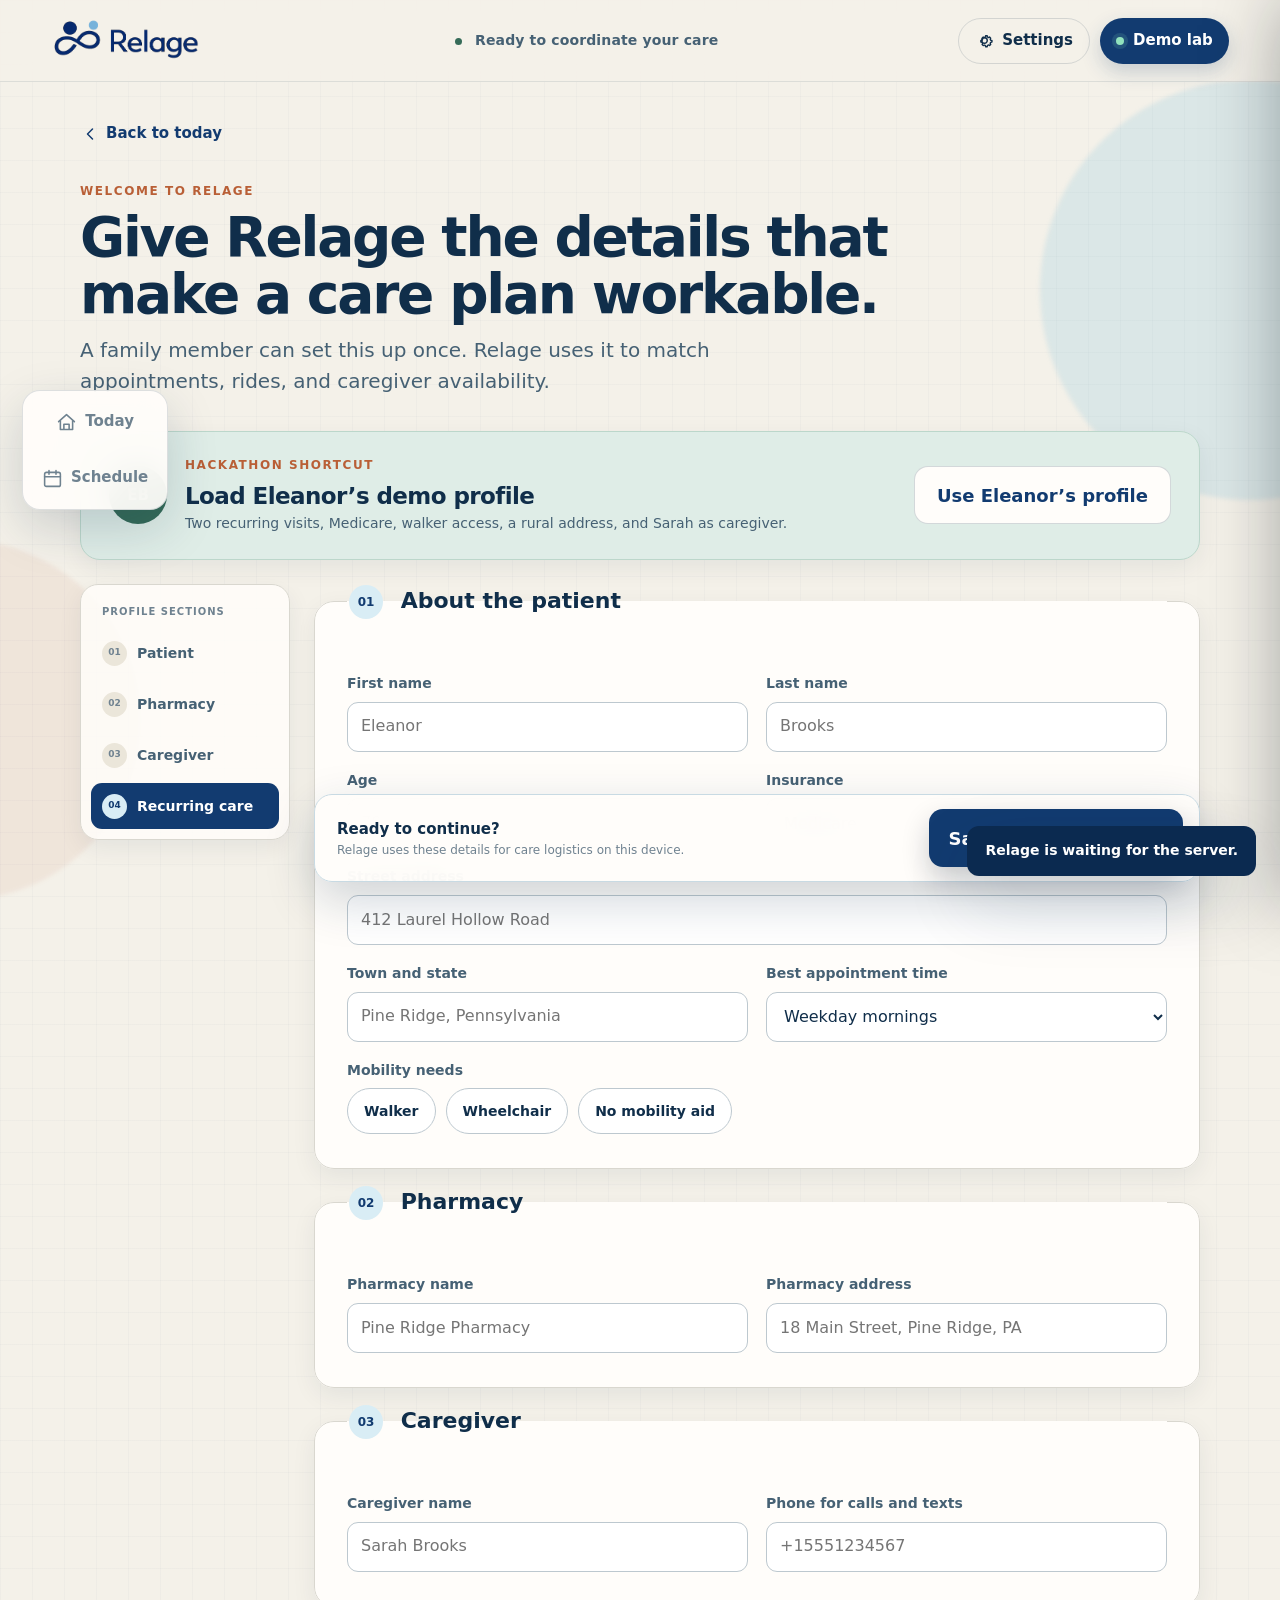
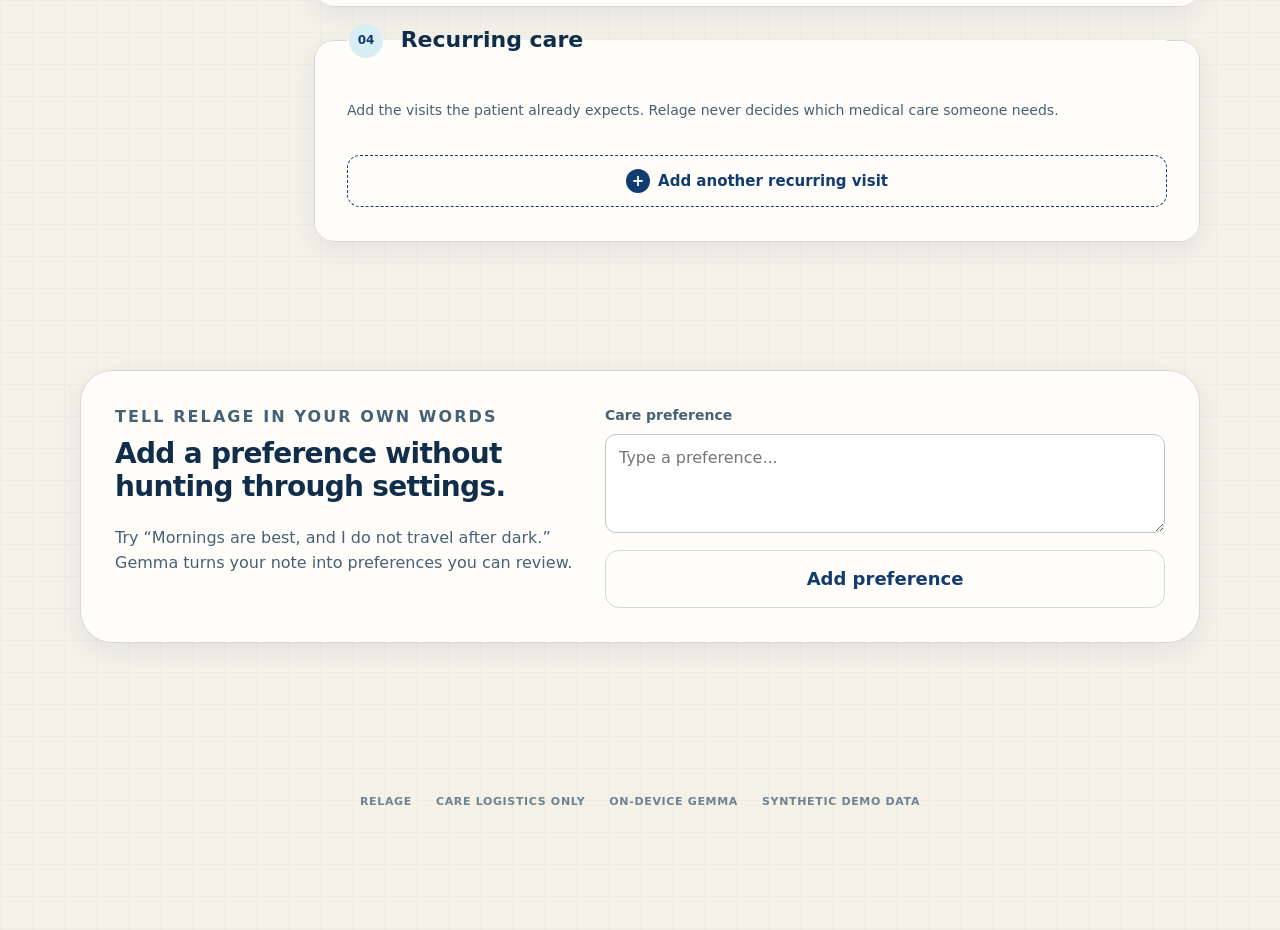
==== commit c7030840: "Merge backend coordination updates into frontend" ====
--- a/static/index.html
+++ b/static/index.html
@@ -1,942 +1,355 @@
-<!DOCTYPE html>
+<!doctype html>
 <html lang="en">
 <head>
-<meta charset="UTF-8">
-<meta name="viewport" content="width=device-width, initial-scale=1.0">
-<title>Relage — care coordination for older adults</title>
-<link rel="icon" type="image/png" href="static/favicon.png">
-<style>
-  :root{
-    /* Relage brand: navy + sky from the logo (matches Maya's theme) */
-    --sand:#F5F8FC; --card:#FFFFFF; --ink:#1D2433; --muted:#5C6575;
-    --line:#DDE5F0;
-    --sage:#1B3672; --sage-dark:#12264F; --sage-soft:#E4EDF8;
-    --sky:#92C4EA;
-    --clay:#B4552D; --clay-soft:#F9ECE4;
-    --navy:#33556E; --navy-soft:#E8F1FA;
-    --plum:#5B3AA6; --plum-soft:#F1EBFB;
-    --shadow:0 1px 3px rgba(29,36,51,.06);
-  }
-  *{box-sizing:border-box; margin:0;}
-  body{
-    font-family:-apple-system,"Segoe UI",Roboto,sans-serif;
-    background:var(--sand); color:var(--ink);
-    font-size:20px; line-height:1.55; padding-bottom:104px;
-  }
-
-  /* ---------- header ---------- */
-  header{
-    display:flex; align-items:center; gap:13px; padding:14px 20px;
-    background:var(--card); border-bottom:1px solid var(--line);
-    position:sticky; top:0; z-index:30;
-  }
-  .lockup{height:44px; display:block;}
-  header .sub{color:var(--muted); font-size:14.5px; line-height:1.3;}
-  .hbtn{
-    margin-left:auto; font-size:14px; padding:9px 13px; border-radius:9px;
-    background:var(--card); border:1px solid var(--line); color:var(--muted);
-    cursor:pointer; flex-shrink:0;
-  }
-  .hbtn:hover{background:var(--sand);}
-
-  main{max-width:720px; margin:0 auto; padding:22px 18px 40px;}
-  .view{display:none;} .view.active{display:block;}
-
-  h2.screen{font-size:27px; font-weight:800; letter-spacing:-.02em; margin-bottom:3px;}
-  .screensub{color:var(--muted); font-size:18px; margin-bottom:20px;}
-
-  .card{
-    background:var(--card); border:1px solid var(--line); border-radius:17px;
-    padding:22px; margin-bottom:16px; box-shadow:var(--shadow);
-  }
-  .card h3{font-size:22px; margin-bottom:8px; letter-spacing:-.01em;}
-  .card .lede{color:var(--muted); font-size:17.5px;}
-
-  .bigbtn{
-    display:block; width:100%; font-size:21px; font-weight:800; padding:18px;
-    border-radius:14px; border:none; cursor:pointer; background:var(--sage);
-    color:#fff; margin-top:16px; letter-spacing:-.01em; font-family:inherit;
-  }
-  .bigbtn:hover{background:var(--sage-dark);}
-  .bigbtn:disabled{opacity:.45; cursor:default;}
-  .bigbtn.ghost{background:var(--card); color:var(--muted); border:2px solid var(--line); font-weight:700;}
-  .bigbtn.ghost:hover{background:var(--sand);}
-  .bigbtn.clay{background:var(--clay);} .bigbtn.clay:hover{background:#96431f;}
-
-  .pill{
-    display:inline-block; font-size:13px; font-weight:800; letter-spacing:.05em;
-    text-transform:uppercase; padding:5px 11px; border-radius:100px;
-  }
-  .pill.due{background:var(--clay-soft); color:var(--clay);}
-  .pill.live{background:var(--sage-soft); color:var(--sage);}
-  .pill.wait{background:var(--navy-soft); color:var(--navy);}
-
-  /* ---------- key/value rows ---------- */
-  .kv{display:flex; justify-content:space-between; gap:16px; padding:11px 0; border-bottom:1px solid var(--line); font-size:18px;}
-  .kv:last-child{border-bottom:none;}
-  .kv .k{color:var(--muted); flex-shrink:0;}
-  .kv .v{font-weight:700; text-align:right;}
-
-  /* ---------- plan rows ---------- */
-  .planrow{display:flex; gap:15px; padding:15px 0; border-bottom:1px solid var(--line); align-items:flex-start;}
-  .planrow:last-child{border-bottom:none;}
-  .planrow .ico{font-size:28px; width:42px; flex-shrink:0; text-align:center; line-height:1.2;}
-  .planrow b{font-size:20px;}
-  .planrow .det{color:var(--muted); font-size:17px;}
-
-  /* ---------- agent progress ---------- */
-  .steps{display:flex; flex-direction:column; gap:14px;}
-  .step{display:flex; gap:13px; align-items:flex-start; font-size:19px;}
-  .step .ico{font-size:21px; width:30px; flex-shrink:0; text-align:center;}
-  .spinner{
-    display:inline-block; width:19px; height:19px; border:3px solid var(--line);
-    border-top-color:var(--sage); border-radius:50%; animation:spin .8s linear infinite;
-    vertical-align:-3px;
-  }
-  @keyframes spin{to{transform:rotate(360deg);}}
-
-  /* ---------- technical feed ---------- */
-  details.tech summary{
-    cursor:pointer; font-size:15px; color:var(--muted); font-weight:700;
-    padding:4px 0; list-style:none; user-select:none;
-  }
-  details.tech summary::-webkit-details-marker{display:none;}
-  details.tech summary::before{content:"▸ ";}
-  details.tech[open] summary::before{content:"▾ ";}
-  .techfeed{display:flex; flex-direction:column; gap:5px; margin-top:10px;}
-  .tf{
-    font-size:13.5px; line-height:1.45; background:#1F242C; color:#D6DBE2;
-    border-radius:8px; padding:8px 11px; font-family:ui-monospace,SFMono-Regular,Menlo,monospace;
-  }
-  .tf .k{font-weight:800; text-transform:uppercase; font-size:10.5px; margin-right:7px; letter-spacing:.06em;}
-  .k.gemma{color:#B79AF0;} .k.tool{color:#7FB2DD;} .k.state{color:#7FD0B2;}
-  .k.sms{color:#E6CD76;} .k.adapt{color:#E68AB8;} .k.call{color:#7FD8DD;} .k.error{color:#E6907A;}
-  .meta{color:#8A93A0; font-size:11.5px; margin-left:5px; white-space:nowrap;}
-
-  /* ---------- phone simulator ---------- */
-  .phone{background:#1F242C; border-radius:16px; padding:15px; margin-top:4px;}
-  .phone .ph-head{color:#8A93A0; font-size:13.5px; font-weight:700; margin-bottom:11px; display:flex; align-items:center; gap:7px;}
-  .msgs{display:flex; flex-direction:column; gap:8px; max-height:290px; overflow-y:auto; padding:2px;}
-  .bubble{max-width:86%; padding:10px 13px; border-radius:15px; font-size:15px; line-height:1.45;}
-  .bubble.in{background:#333A44; color:#E4E8ED; align-self:flex-start; border-bottom-left-radius:4px;}
-  .bubble.out{background:#2E7DD1; color:#fff; align-self:flex-end; border-bottom-right-radius:4px;}
-  .bubble.voice{background:#2F6B54; color:#fff; align-self:flex-end; border-bottom-right-radius:4px;}
-  .bubble .who{font-size:11px; opacity:.72; margin-bottom:3px; font-weight:700;}
-  .reply{display:flex; gap:8px; margin-top:11px;}
-  .reply input{
-    flex:1; background:#2A303A; border:1px solid #3A424E; color:#E4E8ED;
-    border-radius:100px; font-size:15px; padding:11px 15px; font-family:inherit; min-width:0;
-  }
-  .reply button{background:#2E7DD1; border:none; color:#fff; border-radius:100px; width:44px; height:44px; font-size:17px; cursor:pointer; flex-shrink:0;}
-  .quick{display:flex; gap:6px; margin-top:9px; flex-wrap:wrap;}
-  .quick button{
-    background:#2A303A; color:#C3CAD3; border:1px solid #3A424E; border-radius:100px;
-    font-size:13px; padding:7px 12px; cursor:pointer; font-family:inherit;
-  }
-  .quick button:hover{background:#333A44;}
-
-  /* ---------- timeline ---------- */
-  .ev{display:flex; gap:16px; padding:15px 0; border-bottom:1px solid var(--line);}
-  .ev:last-child{border-bottom:none;}
-  .ev .date{width:78px; flex-shrink:0; font-weight:800; color:var(--sage); font-size:17px; letter-spacing:.02em;}
-  .ev.past .date{color:var(--muted);}
-  .ev.future .date{color:var(--plum);}
-  .ev b{font-size:18.5px; font-weight:700;}
-  .ev .meta2{color:var(--muted); font-size:15.5px; text-transform:capitalize;}
-
-  /* ---------- callouts ---------- */
-  .why{background:var(--plum-soft); border-radius:13px; padding:16px 18px; font-size:18px; margin-top:14px;}
-  .why .lbl{font-size:12.5px; font-weight:800; color:var(--plum); letter-spacing:.06em; margin-bottom:5px;}
-  .note{border-radius:12px; padding:13px 16px; font-size:16px; margin-top:13px; line-height:1.45;}
-  .note.good{background:var(--sage-soft); color:var(--sage-dark);}
-  .note.warn{background:var(--clay-soft); color:var(--clay);}
-  .note.info{background:var(--navy-soft); color:var(--navy);}
-
-  .share{display:grid; grid-template-columns:1fr 1fr; gap:12px 20px; font-size:16.5px; margin-top:4px;}
-  .share ul{list-style:none; padding:0;}
-  .share li{padding:4px 0;}
-  .share .h{font-size:12.5px; font-weight:800; letter-spacing:.06em; text-transform:uppercase; color:var(--muted); margin-bottom:5px;}
-  .yes{color:var(--sage); font-weight:700;} .no{color:var(--clay); font-weight:700;}
-
-  .bar{height:9px; background:var(--line); border-radius:100px; overflow:hidden; margin-top:9px;}
-  .bar > i{display:block; height:100%; background:var(--clay); border-radius:100px;}
-  .bar.good > i{background:var(--sage);}
-
-  input.txt{
-    width:100%; font-size:17px; padding:11px 13px; border-radius:10px;
-    border:1px solid var(--line); background:#fff; color:var(--ink); font-family:inherit; min-width:0;
-  }
-
-  /* ---------- bottom nav ---------- */
-  .bottomnav{
-    position:fixed; bottom:0; left:0; right:0; display:flex; background:var(--card);
-    border-top:1px solid var(--line); z-index:40; padding-bottom:env(safe-area-inset-bottom);
-  }
-  .bottomnav button{
-    flex:1; font-size:13.5px; font-weight:700; padding:11px 4px 13px; background:none;
-    border:none; color:var(--muted); cursor:pointer; font-family:inherit;
-    border-top:3px solid transparent; position:relative;
-  }
-  .bottomnav button.active{color:var(--sage); border-top-color:var(--sage);}
-  .bottomnav .nico{display:block; font-size:22px; margin-bottom:1px;}
-  .dot{
-    position:absolute; top:7px; left:50%; margin-left:14px; width:9px; height:9px;
-    border-radius:50%; background:var(--clay); display:none;
-  }
-  .dot.on{display:block;}
-
-  footer{text-align:center; color:var(--muted); font-size:13px; padding:8px 18px 24px; line-height:1.5;}
-
-  @media (max-width:520px){
-    body{font-size:19px;}
-    h2.screen{font-size:24px;}
-    .share{grid-template-columns:1fr;}
-    .bottomnav button{font-size:11.5px;}
-    .bottomnav .nico{font-size:20px;}
-  }
-</style>
+  <meta charset="utf-8">
+  <meta name="viewport" content="width=device-width, initial-scale=1">
+  <meta name="theme-color" content="#f4f1e9">
+  <meta name="description" content="Relage coordinates appointments, rides, and reminders for older adults.">
+  <title>Relage | Your care, coordinated</title>
+  <link rel="icon" type="image/png" href="/static/favicon.png">
+  <link rel="stylesheet" href="/static/app.css">
 </head>
 <body>
-
-<header>
-  <div>
-    <img src="static/logo-lockup.png" alt="Relage" class="lockup">
-    <div class="sub" id="statusHuman">Here to help you get to your care</div>
+  <a class="skip-link" href="#main">Skip to your care plan</a>
+  <div class="ambient ambient-one" aria-hidden="true"></div>
+  <div class="ambient ambient-two" aria-hidden="true"></div>
+
+  <header class="site-header">
+    <a class="brand" href="#" onclick="showView('home'); return false;" aria-label="Relage home">
+      <img src="/static/logo-lockup.png" alt="Relage">
+    </a>
+    <div class="header-status" id="statusHuman" role="status" aria-live="polite">
+      Ready to coordinate your care
+    </div>
+    <div class="header-actions">
+      <button class="quiet-button" type="button" onclick="showView('setup')">
+        <svg aria-hidden="true" viewBox="0 0 24 24"><path d="M12 15.5a3.5 3.5 0 1 0 0-7 3.5 3.5 0 0 0 0 7Z"/><path d="M19.4 15a1.7 1.7 0 0 0 .34 1.88l.06.06-1.42 1.42-.06-.06a1.7 1.7 0 0 0-1.88-.34 1.7 1.7 0 0 0-1.03 1.56V20h-2v-.48A1.7 1.7 0 0 0 12.38 18a1.7 1.7 0 0 0-1.88.34l-.06.06-1.42-1.42.06-.06A1.7 1.7 0 0 0 9.42 15a1.7 1.7 0 0 0-1.56-1.03H7.4v-2h.46A1.7 1.7 0 0 0 9.42 11a1.7 1.7 0 0 0-.34-1.88l-.06-.06 1.42-1.42.06.06A1.7 1.7 0 0 0 12.38 8a1.7 1.7 0 0 0 1.03-1.56V6h2v.44A1.7 1.7 0 0 0 16.44 8a1.7 1.7 0 0 0 1.88-.34l.06-.06 1.42 1.42-.06.06A1.7 1.7 0 0 0 19.4 11a1.7 1.7 0 0 0 1.56 1.03h.44v2h-.44A1.7 1.7 0 0 0 19.4 15Z"/></svg>
+        Settings
+      </button>
+      <button class="lab-button" type="button" onclick="toggleDrawer(true)" aria-controls="drawer" aria-haspopup="dialog">
+        <span class="live-dot" aria-hidden="true"></span>
+        Demo lab
+      </button>
+    </div>
+  </header>
+  <div class="scroll-progress" aria-hidden="true"><span id="scrollProgress"></span></div>
+
+  <div class="hosted-notice" id="hostedNotice" hidden>
+    <strong>Replay mode</strong>
+    <span>This version replays outputs from an on-device Gemma run.</span>
+    <a href="https://github.com/mjmgerdes/relage">Run the live agent</a>
   </div>
-  <button class="hbtn" onclick="resetDemo()">↺ Reset</button>
-</header>
-
-<main>
-
-  <!-- ═══════════════ 1. PROFILE ═══════════════ -->
-  <section class="view" id="view-profile">
-    <h2 class="screen">Eleanor's profile</h2>
-    <div class="screensub">Set up once, by Eleanor or her daughter Sarah.</div>
-
-    <div class="card">
-      <h3>About Eleanor</h3>
-      <div id="profileRows"></div>
+
+  <main id="main" class="app-shell">
+    <section class="journey-shell" aria-label="Care coordination progress">
+      <div class="journey-heading">
+        <span>Current care journey</span>
+        <span id="journeySummary">Ready to start</span>
+      </div>
+      <ol class="journey" id="journey">
+        <li data-stage="0"><span class="journey-mark">1</span><span>Care due</span></li>
+        <li data-stage="1"><span class="journey-mark">2</span><span>Appointment</span></li>
+        <li data-stage="2"><span class="journey-mark">3</span><span>Ride</span></li>
+        <li data-stage="3"><span class="journey-mark">4</span><span>Confirm</span></li>
+      </ol>
+    </section>
+
+    <section class="view" id="view-home" aria-labelledby="homeTitle">
+      <div class="page-intro">
+        <p class="eyebrow">Today</p>
+        <h1 id="homeTitle" tabindex="-1">Good morning, Eleanor.</h1>
+        <p id="homeLead">One care task needs your attention.</p>
+      </div>
+
+      <div class="home-grid">
+        <div class="care-card-list" id="needCards" aria-live="polite">
+          <div class="care-card-skeleton" aria-label="Loading care tasks"></div>
+        </div>
+
+        <aside class="context-panel" aria-labelledby="preferencesTitle">
+          <p class="eyebrow">Your care plan</p>
+          <h2 id="preferencesTitle">Relage plans around the details you saved.</h2>
+          <div class="preference-list" id="preferenceList">
+            <div><span class="preference-icon" aria-hidden="true">AM</span><span><strong>Morning visits</strong><small>Your preferred time</small></span></div>
+            <div><span class="preference-icon" aria-hidden="true">M</span><span><strong>Medicare</strong><small>In-network providers</small></span></div>
+            <div><span class="preference-icon" aria-hidden="true">W</span><span><strong>Walker access</strong><small>Door-to-door transport</small></span></div>
+          </div>
+          <div class="upcoming-care" id="upcomingCare"></div>
+          <button class="text-button" type="button" onclick="showView('setup')">Review care preferences <span aria-hidden="true">→</span></button>
+        </aside>
+      </div>
+
+      <article class="all-set-card" id="allSet" hidden>
+        <span class="all-set-icon" aria-hidden="true">✓</span>
+        <div><p class="eyebrow">No action needed</p><h2>Your care plan is on track.</h2><p>Relage will let you know when the next task is ready.</p></div>
+      </article>
+    </section>
+
+    <section class="view" id="view-working" aria-labelledby="workTitle" aria-busy="true">
+      <div class="working-layout">
+        <div>
+          <p class="eyebrow">Relage is coordinating</p>
+          <h1 id="workTitle" tabindex="-1">Arranging your appointment and ride.</h1>
+          <p class="page-lead" id="workSub">You can leave this screen open. Relage will stop when it needs your approval.</p>
+          <div class="progress-card">
+            <div class="progress-card-head">
+              <span>Live progress</span>
+              <span class="working-pill"><span aria-hidden="true"></span> Working</span>
+            </div>
+            <div class="steps" id="friendlySteps" role="log" aria-live="polite"></div>
+          </div>
+        </div>
+        <aside class="trust-card">
+          <div class="trust-icon" aria-hidden="true">
+            <svg viewBox="0 0 24 24"><path d="M12 22s8-3.5 8-10V5l-8-3-8 3v7c0 6.5 8 10 8 10Z"/><path d="m9 12 2 2 4-5"/></svg>
+          </div>
+          <p class="eyebrow">Private by design</p>
+          <h2>Your care profile stays on this device.</h2>
+          <p>Sarah receives the appointment time and place. Relage does not share your history or insurance details.</p>
+          <button class="text-button" type="button" onclick="toggleDrawer(true)">Open live agent activity <span aria-hidden="true">→</span></button>
+        </aside>
+      </div>
+    </section>
+
+    <section class="view" id="view-review" aria-labelledby="reviewTitle">
+      <div class="page-intro review-intro">
+        <p class="eyebrow">Ready for your approval</p>
+        <h1 id="reviewTitle" tabindex="-1">Your whole trip is lined up.</h1>
+        <p>Review the appointment and ride together. Nothing is booked yet.</p>
+      </div>
+      <div class="review-grid">
+        <article class="plan-card">
+          <div class="plan-date" id="planDateBadge"><span>TUE</span><strong>11</strong><small>AUG</small></div>
+          <div class="plan-details" id="planRows"></div>
+          <div class="why" id="whyBox" hidden>
+            <div class="why-icon" aria-hidden="true">
+              <svg viewBox="0 0 24 24"><path d="M12 3a7 7 0 0 0-4 12.75V19h8v-3.25A7 7 0 0 0 12 3Z"/><path d="M9 22h6M9 15h6"/></svg>
+            </div>
+            <div><strong>Why this plan fits</strong><p id="whyText"></p></div>
+          </div>
+        </article>
+        <aside class="approval-card">
+          <p class="eyebrow">Your decision</p>
+          <h2>Book the appointment and ride?</h2>
+          <p>Relage will reserve both, add them to your schedule, and send confirmations to you and Sarah.</p>
+          <button class="primary-button" id="confirmBtn" type="button" onclick="confirmPlan()">
+            Confirm and book
+            <svg aria-hidden="true" viewBox="0 0 24 24"><path d="m5 12 4 4L19 6"/></svg>
+          </button>
+          <button class="secondary-button" type="button" onclick="showView('home')">Not now</button>
+        </aside>
+      </div>
+      <details class="recap">
+        <summary>See how Relage built this plan</summary>
+        <div class="steps compact" id="stepsReview"></div>
+      </details>
+    </section>
+
+    <section class="view" id="view-done" aria-labelledby="doneGreet">
+      <div class="success-hero">
+        <div class="success-mark" aria-hidden="true">
+          <svg viewBox="0 0 24 24"><path d="m5 12 4 4L19 6"/></svg>
+        </div>
+        <p class="eyebrow">Booked</p>
+        <h1 id="doneGreet" tabindex="-1">Your visit is set, Eleanor.</h1>
+        <p id="doneNote">We sent confirmations to you and Sarah.</p>
+      </div>
+      <div class="done-grid">
+        <article class="day-card">
+          <div class="day-card-head"><span>Your day</span><span id="doneDate">Tuesday, August 11</span></div>
+          <div id="doneRows"></div>
+        </article>
+        <aside class="next-card">
+          <p class="eyebrow">Next step</p>
+          <h2>Relage will remind you.</h2>
+          <p>You will get a message the day before and again that morning. Sarah gets the same update.</p>
+          <button class="secondary-button" type="button" onclick="showView('schedule')">Open my schedule</button>
+        </aside>
+      </div>
+      <details class="recap">
+        <summary>See the completed coordination log</summary>
+        <div class="steps compact" id="stepsDone"></div>
+      </details>
+    </section>
+
+    <section class="view" id="view-schedule" aria-labelledby="scheduleTitle">
+      <div class="page-intro schedule-intro">
+        <p class="eyebrow">Care calendar</p>
+        <h1 id="scheduleTitle" tabindex="-1">Your schedule</h1>
+        <p>Appointments, rides, and follow-ups in one place.</p>
+      </div>
+      <article class="schedule-card">
+        <div class="schedule-card-head"><h2>Care timeline</h2><span>All times local</span></div>
+        <div class="timeline" id="timeline"></div>
+      </article>
+    </section>
+
+    <section class="view active" id="view-setup" aria-labelledby="setupTitle">
+      <div class="page-intro setup-intro">
+        <button class="back-button" type="button" onclick="showView('home')">
+          <svg aria-hidden="true" viewBox="0 0 24 24"><path d="m15 18-6-6 6-6"/></svg> Back to today
+        </button>
+        <p class="eyebrow">Welcome to Relage</p>
+        <h1 id="setupTitle" tabindex="-1">Give Relage the details that make a care plan workable.</h1>
+        <p>A family member can set this up once. Relage uses it to match appointments, rides, and caregiver availability.</p>
+      </div>
+
+      <div class="demo-profile-callout" data-reveal>
+        <div class="demo-profile-copy">
+          <span class="demo-avatar" aria-hidden="true">EB</span>
+          <div><p class="eyebrow">Hackathon shortcut</p><h2>Load Eleanor’s demo profile</h2><p>Two recurring visits, Medicare, walker access, a rural address, and Sarah as caregiver.</p></div>
+        </div>
+        <button class="secondary-button" type="button" onclick="loadDemoData(true)">Use Eleanor’s profile</button>
+      </div>
+
+      <div class="setup-layout">
+        <nav class="setup-section-nav" aria-label="Profile sections">
+          <span>Profile sections</span>
+          <button class="active" type="button" data-section-link="patient" onclick="scrollToSetup('patient')"><b>01</b> Patient</button>
+          <button type="button" data-section-link="pharmacy" onclick="scrollToSetup('pharmacy')"><b>02</b> Pharmacy</button>
+          <button type="button" data-section-link="caregiver" onclick="scrollToSetup('caregiver')"><b>03</b> Caregiver</button>
+          <button type="button" data-section-link="care" onclick="scrollToSetup('care')"><b>04</b> Recurring care</button>
+        </nav>
+
+        <form class="setup-form" onsubmit="event.preventDefault(); saveProfile();">
+          <fieldset id="setup-patient" data-setup-section="patient" data-reveal>
+            <legend><span>01</span> About the patient</legend>
+            <div class="fgrid">
+              <div><label for="f_first">First name</label><input id="f_first" autocomplete="given-name" placeholder="Eleanor"></div>
+              <div><label for="f_last">Last name</label><input id="f_last" autocomplete="family-name" placeholder="Brooks"></div>
+              <div><label for="f_age">Age</label><input id="f_age" type="number" min="0" inputmode="numeric" placeholder="78"></div>
+              <div><label for="f_ins">Insurance</label><select id="f_ins"><option>Medicare</option><option>Medicaid</option><option>Commercial</option></select></div>
+              <div class="full"><label for="f_street">Street address</label><input id="f_street" autocomplete="street-address" placeholder="412 Laurel Hollow Road"></div>
+              <div><label for="f_town">Town and state</label><input id="f_town" autocomplete="address-level2" placeholder="Pine Ridge, Pennsylvania"></div>
+              <div><label for="f_time">Best appointment time</label><select id="f_time"><option value="weekday mornings">Weekday mornings</option><option value="weekday afternoons">Weekday afternoons</option></select></div>
+              <div class="full">
+                <span class="field-label">Mobility needs</span>
+                <div class="checkrow">
+                  <label><input type="checkbox" id="f_walker"><span>Walker</span></label>
+                  <label><input type="checkbox" id="f_wheel"><span>Wheelchair</span></label>
+                  <label><input type="checkbox" id="f_none"><span>No mobility aid</span></label>
+                </div>
+              </div>
+            </div>
+          </fieldset>
+
+          <fieldset id="setup-pharmacy" data-setup-section="pharmacy" data-reveal>
+            <legend><span>02</span> Pharmacy</legend>
+            <div class="fgrid">
+              <div><label for="f_pharm">Pharmacy name</label><input id="f_pharm" placeholder="Pine Ridge Pharmacy"></div>
+              <div><label for="f_pharm_addr">Pharmacy address</label><input id="f_pharm_addr" autocomplete="street-address" placeholder="18 Main Street, Pine Ridge, PA"></div>
+            </div>
+          </fieldset>
+
+          <fieldset id="setup-caregiver" data-setup-section="caregiver" data-reveal>
+            <legend><span>03</span> Caregiver</legend>
+            <div class="fgrid">
+              <div><label for="f_cgname">Caregiver name</label><input id="f_cgname" autocomplete="name" placeholder="Sarah Brooks"></div>
+              <div><label for="f_cgphone">Phone for calls and texts</label><input id="f_cgphone" type="tel" autocomplete="tel" placeholder="+15551234567"></div>
+            </div>
+          </fieldset>
+
+          <fieldset id="setup-care" data-setup-section="care" data-reveal>
+            <legend><span>04</span> Recurring care</legend>
+            <p class="fieldset-help">Add the visits the patient already expects. Relage never decides which medical care someone needs.</p>
+            <div id="rcList" class="recurring-care-list"></div>
+            <button class="add-care-button" type="button" onclick="addRcRow()">
+              <span aria-hidden="true">+</span> Add another recurring visit
+            </button>
+          </fieldset>
+
+          <div class="save-bar">
+            <div><strong>Ready to continue?</strong><span>Relage uses these details for care logistics on this device.</span></div>
+            <button class="primary-button save-button" id="saveBtn" type="submit">Save and open Today</button>
+          </div>
+          <div class="notice" id="saveNote" role="status" hidden>Care profile saved. Today now uses these details.</div>
+        </form>
+      </div>
+
+      <article class="natural-note-card" data-reveal>
+        <div>
+          <p class="eyebrow">Tell Relage in your own words</p>
+          <h2>Add a preference without hunting through settings.</h2>
+          <p>Try “Mornings are best, and I do not travel after dark.” Gemma turns your note into preferences you can review.</p>
+        </div>
+        <div class="natural-input">
+          <label for="onboardInput">Care preference</label>
+          <textarea id="onboardInput" rows="3" placeholder="Type a preference..."></textarea>
+          <button class="secondary-button" type="button" onclick="sendOnboard()" id="onboardBtn">Add preference</button>
+        </div>
+        <div class="why onboarding-output" id="onboardOut" hidden>
+          <div class="why-icon" aria-hidden="true">✓</div>
+          <div><strong>Relage understood</strong><p id="onboardText"></p></div>
+        </div>
+      </article>
+    </section>
+  </main>
+
+  <nav class="bottom-nav" aria-label="Primary navigation">
+    <button id="nav-home" class="active" type="button" onclick="showView('home')" aria-current="page">
+      <svg aria-hidden="true" viewBox="0 0 24 24"><path d="m3 11 9-8 9 8"/><path d="M5 10v10h14V10M9 20v-6h6v6"/></svg>
+      <span>Today</span>
+    </button>
+    <button id="nav-schedule" type="button" onclick="showView('schedule')">
+      <svg aria-hidden="true" viewBox="0 0 24 24"><rect x="3" y="5" width="18" height="16" rx="2"/><path d="M16 3v4M8 3v4M3 10h18"/></svg>
+      <span>Schedule</span>
+    </button>
+  </nav>
+
+  <div class="drawer-scrim" id="drawerScrim" onclick="toggleDrawer(false)" hidden></div>
+  <aside class="demo-drawer" id="drawer" role="dialog" aria-modal="true" aria-labelledby="drawerTitle" aria-hidden="true">
+    <div class="drawer-head">
+      <div><p class="drawer-kicker">Judge view</p><h2 id="drawerTitle">Relage demo lab</h2></div>
+      <button class="icon-button" id="drawerClose" type="button" onclick="toggleDrawer(false)" aria-label="Close demo lab">
+        <svg aria-hidden="true" viewBox="0 0 24 24"><path d="m6 6 12 12M18 6 6 18"/></svg>
+      </button>
     </div>
-
-    <div class="card">
-      <h3>Recurring care plan</h3>
-      <p class="lede" style="margin-bottom:10px">Relage only surfaces care that Eleanor or her provider put on a schedule.</p>
-      <div id="recurringRows"></div>
-      <div class="note info">🔒 This plan is <b>patient-entered</b>. Relage never infers medical need from age or history, and never recommends care.</div>
-    </div>
-
-    <div class="card">
-      <h3>What Sarah sees</h3>
-      <p class="lede" style="margin-bottom:12px">When Relage contacts a caregiver, it shares only what that person needs in order to act.</p>
-      <div class="share">
-        <div>
-          <div class="h">Shared</div>
-          <ul>
-            <li><span class="yes">✓</span> Appointment time</li>
-            <li><span class="yes">✓</span> Provider location</li>
-            <li><span class="yes">✓</span> Transportation request</li>
-          </ul>
-        </div>
-        <div>
-          <div class="h">Never shared</div>
-          <ul>
-            <li><span class="no">✗</span> Medical history</li>
-            <li><span class="no">✗</span> Medications</li>
-            <li><span class="no">✗</span> Other appointments</li>
-            <li><span class="no">✗</span> Insurance details</li>
-          </ul>
-        </div>
-      </div>
-    </div>
-
-    <div class="card">
-      <h3>Anything else we should know?</h3>
-      <p class="lede" style="margin-bottom:12px">Type it in plain language. Gemma runs on this device and turns it into preferences — the profile never leaves the machine.</p>
-      <div style="display:flex; gap:9px;">
-        <input class="txt" id="onboardInput" placeholder="e.g. I don't like driving after dark"
-               onkeydown="if(event.key==='Enter')sendOnboard()">
-        <button class="bigbtn" style="width:auto; margin:0; padding:11px 20px; font-size:17px;"
-                onclick="sendOnboard()" id="onboardBtn">Add</button>
-      </div>
-      <div class="why" id="onboardOut" style="display:none">
-        <div class="lbl">GEMMA UNDERSTOOD THIS AS</div>
-        <div id="onboardText"></div>
-      </div>
-    </div>
-  </section>
-
-  <!-- ═══════════════ 2. TODAY ═══════════════ -->
-  <section class="view active" id="view-today">
-    <h2 class="screen" id="greet">Good morning 👋</h2>
-    <div class="screensub">Here's what needs your attention.</div>
-
-    <div id="actionCards"></div>
-
-    <div class="card" id="inFlightCard" style="display:none">
-      <span class="pill live">In progress</span>
-      <h3 style="margin-top:9px">Relage is working on your appointment</h3>
-      <p class="lede" id="inFlightBody">Setting things up…</p>
-      <button class="bigbtn" onclick="showView('coordinate')">See what's happening</button>
-    </div>
-
-    <div class="card" id="allSetCard" style="display:none">
-      <span class="pill live">All set</span>
-      <h3 style="margin-top:9px">Nothing needs your attention 😊</h3>
-      <p class="lede">Your visit and your ride are booked. We'll remind you the day before and the morning of.</p>
-      <button class="bigbtn ghost" onclick="showView('calendar')">See my calendar</button>
-    </div>
-  </section>
-
-  <!-- ═══════════════ 3. COORDINATE ═══════════════ -->
-  <section class="view" id="view-coordinate">
-    <h2 class="screen" id="coordTitle">Working on it…</h2>
-    <div class="screensub" id="coordSub">This takes a moment. You don't need to do anything.</div>
-
-    <div class="card">
-      <div class="steps" id="coordSteps">
-        <div class="step"><span class="ico">·</span><span class="lede">Nothing yet — start from the Today screen.</span></div>
-      </div>
-    </div>
-
-    <div class="card" id="apptCard" style="display:none">
-      <span class="pill wait" id="apptPill">Held — not booked yet</span>
-      <h3 style="margin-top:9px">The appointment we found</h3>
-      <div id="apptRows"></div>
-      <div class="note info">Nothing is booked until you review the whole plan — including your ride — and say OK.</div>
-    </div>
-
-    <div class="card">
-      <details class="tech">
-        <summary>Agent activity — tool calls, Gemma routing, and latency</summary>
-        <div class="techfeed" id="techFeed"></div>
-      </details>
-    </div>
-  </section>
-
-  <!-- ═══════════════ 4. RIDE ═══════════════ -->
-  <section class="view" id="view-ride">
-    <h2 class="screen" id="rideTitle">Your ride</h2>
-    <div class="screensub" id="rideSub">Getting you there and back.</div>
-
-    <div class="card" id="whyAskCard" style="display:none">
-      <h3 style="font-size:20px">Why we asked Sarah first</h3>
-      <p class="lede" id="adaptText"></p>
-      <div class="bar" id="adaptBar"><i style="width:0%"></i></div>
-      <div style="display:flex; justify-content:space-between; gap:12px; font-size:14.5px; color:var(--muted); margin-top:6px;">
-        <span id="adaptLabel"></span><span>You stay in control</span>
-      </div>
-    </div>
-
-    <div class="card" id="outreachCard" style="display:none">
-      <h3>Asking Sarah</h3>
-      <p class="lede" style="margin-bottom:6px" id="outreachLede">We reached out about driving you.</p>
-      <div class="note" id="voiceNote" style="display:none"></div>
-      <button class="bigbtn clay" id="callBtn" onclick="callCaregiver()" style="display:none">📞 Call Sarah again now</button>
-
-      <div class="phone" style="margin-top:14px">
-        <div class="ph-head"><span>📱</span><span id="phoneHead">Sarah's phone</span></div>
-        <div class="msgs" id="phoneMsgs"></div>
+    <p class="drawer-intro">Run the caregiver handoff and watch each Gemma decision without exposing technical detail in Eleanor’s view.</p>
+
+    <section class="lab-section phone-lab" aria-labelledby="phoneTitle">
+      <div class="lab-section-head"><div><span>01</span><h3 id="phoneTitle">Caregiver handoff</h3></div><div class="mode-pill" id="twStatus">Simulator</div></div>
+      <div class="phone-shell">
+        <div class="phone-top"><span id="caregiverInitial">S</span><div><strong id="caregiverName">Sarah</strong><small>Caregiver</small></div></div>
+        <div class="msgs" id="phoneMsgs" role="log" aria-live="polite"><div class="empty-message">Start the care journey to contact Sarah.</div></div>
         <div class="reply">
-          <input id="smsInput" placeholder="Reply as Sarah…" onkeydown="if(event.key==='Enter')sendSms()">
-          <button onclick="sendSms()" title="Send">➤</button>
-        </div>
-        <div class="quick">
-          <button onclick="quick('NO, I have work meetings all day Tuesday, sorry')">Can't — working</button>
-          <button onclick="quick('YES I can take her')">Yes, I can drive</button>
-          <button onclick="quick('I could drive her there but not home')">Only one way</button>
-        </div>
-      </div>
-      <div class="note info" style="font-size:15px">Gemma interprets whatever Sarah writes or says out loud — she never has to answer exactly "YES" or "NO".</div>
-    </div>
-
-    <div class="card" id="transportCard" style="display:none">
-      <span class="pill wait" id="transportPill">Found — not booked yet</span>
-      <h3 style="margin-top:9px" id="transportHead">Your ride</h3>
-      <div id="transportRows"></div>
-    </div>
-
-    <div class="card" id="reviewCard" style="display:none">
-      <h3>Review your plan</h3>
-      <p class="lede" style="margin-bottom:4px">Please look it over. Nothing is booked until you say OK.</p>
-      <div id="planRows"></div>
-      <div class="why" id="whyBox" style="display:none">
-        <div class="lbl">WHY THIS WORKS FOR YOU</div>
-        <div id="whyText"></div>
-      </div>
-      <button class="bigbtn" onclick="confirmPlan()" id="confirmBtn">✓ Confirm appointment and ride</button>
-      <button class="bigbtn ghost" onclick="showView('today')">Not right now</button>
-    </div>
-
-    <div class="card" id="recapReviewCard" style="display:none">
-      <h3 style="font-size:20px">How Relage put this together</h3>
-      <div class="steps" id="stepsReview" style="margin-top:12px"></div>
-    </div>
-
-    <div class="card" id="rideIdleCard">
-      <p class="lede">No ride to sort out yet. Once you coordinate an appointment, Sarah's answer and your transportation show up here.</p>
-    </div>
-  </section>
-
-  <!-- ═══════════════ 5. CARE CALENDAR ═══════════════ -->
-  <section class="view" id="view-calendar">
-    <h2 class="screen">Care calendar</h2>
-    <div class="screensub">Your appointments and rides, in order.</div>
-
-    <div class="card" id="confirmedBanner" style="display:none">
-      <span class="pill live">Confirmed</span>
-      <h3 style="margin-top:9px" id="doneGreet">You're all set! 🎉</h3>
-      <p class="lede" id="doneNote"></p>
-    </div>
-
-    <div class="card"><div id="timeline"></div></div>
-
-    <div class="card" id="recapDoneCard" style="display:none">
-      <h3 style="font-size:20px">How Relage put this together</h3>
-      <div class="steps" id="stepsDone" style="margin-top:12px"></div>
-    </div>
-  </section>
-
-</main>
-
-<nav class="bottomnav">
-  <button id="nav-profile"    onclick="showView('profile')"><span class="nico">👤</span>Profile</button>
-  <button id="nav-today"      onclick="showView('today')" class="active"><span class="nico">🏠</span>Today<span class="dot" id="dot-today"></span></button>
-  <button id="nav-coordinate" onclick="showView('coordinate')"><span class="nico">⚙️</span>Coordinate<span class="dot" id="dot-coordinate"></span></button>
-  <button id="nav-ride"       onclick="showView('ride')"><span class="nico">🚐</span>Ride<span class="dot" id="dot-ride"></span></button>
-  <button id="nav-calendar"   onclick="showView('calendar')"><span class="nico">📅</span>Calendar<span class="dot" id="dot-calendar"></span></button>
-</nav>
-
-<footer>
-  Relage · On-device Gemma via Ollama · Care logistics only — not diagnosis or treatment · Synthetic data only
-</footer>
-
-<script>
-/* ═══════════════════════════════════════════════════════════════════
-   Relage frontend — five screens over the coordination state machine.
-
-   The backend runs coordination in a background thread: POST /coordinate
-   returns {started:true} immediately and the real progression is only
-   visible by polling GET /state. So this UI is built around that poll,
-   and renders progress from state.activity rather than from status
-   transitions — APPOINTMENT_HELD and TRANSPORT_FOUND are each overwritten
-   inside the same worker and are never observable at a 1.2s interval.
-   ═══════════════════════════════════════════════════════════════════ */
-
-let state = null, profile = null, config = null;
-let currentView = 'today', pinned = false, lastStatus = null;
-let lastActionsHtml = null;   // guards the Today card against poll re-renders
-
-const HUMAN_STATUS = {
-  NEEDS_APPOINTMENT:          "Here to help you get to your care",
-  APPOINTMENT_HELD:           "Finding your appointment…",
-  TRANSPORT_NEEDED:           "Sorting out your ride…",
-  CAREGIVER_CONTACTED:        "Waiting to hear back about your ride",
-  CAREGIVER_UNAVAILABLE:      "Finding you another ride…",
-  TRANSPORT_FOUND:            "Almost ready…",
-  AWAITING_USER_CONFIRMATION: "Your plan is ready to review",
-  CONFIRMED:                  "You're all set!",
-};
-
-// Which screen each coordination status belongs on.
-const SCREEN_FOR = {
-  NEEDS_APPOINTMENT:          'today',
-  APPOINTMENT_HELD:           'coordinate',
-  TRANSPORT_NEEDED:           'coordinate',
-  CAREGIVER_CONTACTED:        'ride',
-  CAREGIVER_UNAVAILABLE:      'ride',
-  TRANSPORT_FOUND:            'ride',
-  AWAITING_USER_CONFIRMATION: 'ride',
-  CONFIRMED:                  'calendar',
-};
-
-const VIEWS = ['profile','today','coordinate','ride','calendar'];
-
-// The status stays NEEDS_APPOINTMENT for the first several seconds of a run
-// (Gemma's planning call blocks the worker), so route on `busy` too —
-// otherwise the poll yanks the user back to Today right after they start.
-function targetScreen(){
-  if(state?.busy && state.status === 'NEEDS_APPOINTMENT') return 'coordinate';
-  return SCREEN_FOR[state?.status];
-}
-const RIDE_STATES = ['CAREGIVER_CONTACTED','CAREGIVER_UNAVAILABLE','TRANSPORT_FOUND',
-                     'AWAITING_USER_CONFIRMATION','CONFIRMED'];
-
-function showView(name, isPinned = true){
-  currentView = name; pinned = isPinned;
-  VIEWS.forEach(v => {
-    document.getElementById('view-' + v).classList.toggle('active', v === name);
-    document.getElementById('nav-' + v).classList.toggle('active', v === name);
-  });
-  const d = document.getElementById('dot-' + name);
-  if(d) d.classList.remove('on');
-  if(name === 'calendar') refreshCalendar();
-  window.scrollTo(0, 0);
-}
-
-/* ─────────────── helpers ─────────────── */
-
-function esc(s){
-  return String(s ?? '').replace(/[&<>"]/g, c =>
-    ({'&':'&amp;','<':'&lt;','>':'&gt;','"':'&quot;'}[c]));
-}
-function first(n){ return (n || '').split(' ')[0]; }
-function cgFirst(){ return first(profile?.caregiver?.name) || 'your caregiver'; }
-function patFirst(){ return first(profile?.patient?.name) || 'there'; }
-function titleCase(s){ return s ? s.charAt(0).toUpperCase() + s.slice(1) : ''; }
-function kv(k, v){
-  return `<div class="kv"><span class="k">${esc(k)}</span><span class="v">${esc(v)}</span></div>`;
-}
-
-const MONTHS = ['','January','February','March','April','May','June','July',
-                'August','September','October','November','December'];
-function fmtLong(d){ return d ? `${MONTHS[+d.slice(5,7)]} ${+d.slice(-2)}` : ''; }
-function fmtShort(d){ return d ? `${MONTHS[+d.slice(5,7)].slice(0,3).toUpperCase()} ${+d.slice(-2)}` : ''; }
-
-/* ─────────────── actions ─────────────── */
-
-// `index` picks which recurring-care entry to coordinate. The backend
-// defaults to 0 when the body is missing, so omitting it would silently
-// coordinate cardiology no matter which card was tapped.
-async function startCoordinate(index = 0){
-  document.querySelectorAll('.coordBtn').forEach(b => b.disabled = true);
-  await fetch('/coordinate', {
-    method:'POST', headers:{'Content-Type':'application/json'},
-    body: JSON.stringify({index})
-  });
-  showView('coordinate', false);
-}
-
-async function confirmPlan(){
-  const btn = document.getElementById('confirmBtn');
-  btn.disabled = true; btn.textContent = 'Booking…';
-  try{ await fetch('/confirm-plan', {method:'POST'}); await refreshCalendar(); }
-  finally{ btn.disabled = false; btn.textContent = '✓ Confirm appointment and ride'; }
-}
-
-async function callCaregiver(){
-  const btn = document.getElementById('callBtn');
-  btn.disabled = true; btn.textContent = '📞 Dialing…';
-  let msg = `📞 Ringing ${cgFirst()} — answer and speak the reply out loud.`;
-  try{
-    const r = await fetch('/call-caregiver', {method:'POST'});
-    if(!r.ok){
-      const e = await r.json().catch(() => ({}));
-      msg = 'Could not place the call: ' + (e.error || r.status);
-    }
-  }catch(e){ msg = 'Could not place the call.'; }
-  const n = document.getElementById('voiceNote');
-  n.style.display = 'block'; n.className = 'note warn'; n.textContent = msg;
-  setTimeout(() => { btn.disabled = false; btn.textContent = '📞 Call Sarah again'; }, 15000);
-}
-
-async function resetDemo(){
-  await fetch('/reset', {method:'POST'});
-  localBubbles = []; lastStatus = null;
-  document.querySelectorAll('.coordBtn').forEach(b => b.disabled = false);
-  document.getElementById('onboardOut').style.display = 'none';
-  await loadProfile(); await loadConfig();
-  showView('today', false);
-}
-
-/* ─────────────── caregiver phone ─────────────── */
-
-let localBubbles = [];
-
-async function sendSms(){
-  const input = document.getElementById('smsInput');
-  const text = input.value.trim();
-  if(!text) return;
-  input.value = '';
-  localBubbles.push({dir:'out', text, who:cgFirst(),
-                     afterInbound:(state?.sms_outbox || []).length});
-  renderPhone();
-  await fetch('/caregiver-response', {
-    method:'POST', headers:{'Content-Type':'application/json'},
-    body: JSON.stringify({text})
-  });
-}
-function quick(t){ document.getElementById('smsInput').value = t; sendSms(); }
-
-function renderPhone(){
-  // A "voice" entry is Sarah speaking on the call — not a message Relage sent,
-  // so it renders on her side of the thread.
-  const items = (state?.sms_outbox || []).map(m => m.via === 'voice'
-    ? {dir:'voice', text:m.body, who:`${cgFirst()} · spoken on the call`}
-    : {dir:'in', text:m.body,
-       who:'Relage → ' + m.to + (m.via === 'twilio' ? ' · real SMS ✓' : '')});
-  [...localBubbles].reverse().forEach(b => items.splice(b.afterInbound, 0, b));
-  const el = document.getElementById('phoneMsgs');
-  el.innerHTML = items.map(b =>
-    `<div class="bubble ${b.dir}"><div class="who">${esc(b.who)}</div>${esc(b.text)}</div>`
-  ).join('');
-  el.scrollTop = el.scrollHeight;
-}
-
-/* ─────────────── 1. profile ─────────────── */
-
-function renderProfile(){
-  if(!profile) return;
-  const p = profile.patient, c = profile.caregiver;
-  const mob = (p.mobility_needs || []).length
-    ? p.mobility_needs.map(titleCase).join(', ') : 'No aid';
-  const home = [p.street_address, p.home_location].filter(Boolean).join(', ');
-  const pharmacy = [p.preferred_pharmacy, p.pharmacy_address]
-    .filter(Boolean).join(' — ');
-  document.getElementById('profileRows').innerHTML = [
-    ['Name', p.name], ['Age', p.age], ['Home', home],
-    ['Insurance', p.insurance], ['Gets around with', mob],
-    ['Best time for visits', (p.preferred_times || []).map(titleCase).join(', ')],
-    ['Preferred pharmacy', pharmacy],
-    ['Primary caregiver', `${c.name} (${c.relationship})`],
-  ].map(([k, v]) => kv(k, v)).join('');
-
-  document.getElementById('recurringRows').innerHTML =
-    (profile.recurring_care || []).map(rc =>
-      kv('Type of care', titleCase(rc.type)) +
-      kv('Usual provider', rc.provider) +
-      (rc.address ? kv('Address', rc.address) : '') +
-      kv('How often', `Every ${rc.interval_months} months`) +
-      kv('Last visit', fmtLong(rc.last_visit)) +
-      kv('Where this came from', rc.source)
-    ).join('<div style="height:18px"></div>');
-}
-
-async function sendOnboard(){
-  const input = document.getElementById('onboardInput');
-  const text = input.value.trim();
-  if(!text) return;
-  const btn = document.getElementById('onboardBtn');
-  const out = document.getElementById('onboardOut');
-  btn.disabled = true; btn.textContent = '…';
-  try{
-    const r = await fetch('/onboarding-note', {
-      method:'POST', headers:{'Content-Type':'application/json'},
-      body: JSON.stringify({text})
-    });
-    const o = await r.json();
-    const prefs = (o.preferences || [])
-      .map(p => `${esc(p.field)}: <b>${esc(p.value)}</b>`).join(' · ');
-    out.style.display = 'block';
-    document.getElementById('onboardText').innerHTML = esc(o.summary || '') +
-      (prefs ? `<div style="font-size:15px; color:var(--muted); margin-top:7px">${prefs}</div>` : '');
-    input.value = '';
-  }catch(e){
-    out.style.display = 'block';
-    document.getElementById('onboardText').textContent =
-      'Could not reach the on-device model — is Ollama running?';
-  }
-  btn.disabled = false; btn.textContent = 'Add';
-}
-
-/* ─────────────── 2. today ─────────────── */
-
-async function renderToday(){
-  if(!profile) return;
-  const h = new Date().getHours();
-  const part = h < 12 ? 'morning' : h < 17 ? 'afternoon' : 'evening';
-  document.getElementById('greet').textContent = `Good ${part}, ${patFirst()} 👋`;
-
-  const s = state?.status;
-  // A run that has started but not yet moved off NEEDS_APPOINTMENT is
-  // in flight, not idle — don't offer the button again.
-  const needs = s === 'NEEDS_APPOINTMENT' && !state?.busy;
-  const done  = s === 'CONFIRMED';
-
-  document.getElementById('inFlightCard').style.display = (!needs && !done) ? 'block' : 'none';
-  document.getElementById('allSetCard').style.display   = done ? 'block' : 'none';
-  if(!needs && !done)
-    document.getElementById('inFlightBody').textContent = HUMAN_STATUS[s] || 'Working on it…';
-
-  const box = document.getElementById('actionCards');
-  if(!needs){ box.innerHTML = ''; lastActionsHtml = null; return; }
-
-  // Rendered from profile.recurring_care rather than GET /actions: the
-  // profile carries the array index /coordinate needs, each entry's own
-  // address, and the last_visit needed to work out what is actually due.
-  // /actions returns a card per entry with no index and a hardcoded
-  // "34 miles" for every one of them.
-  const html = (profile.recurring_care || []).map((rc, i) => {
-    if(monthsSince(rc.last_visit) < (rc.interval_months || 6)) return '';
-    const care = titleCase(rc.type);
-    return `
-      <div class="card">
-        <span class="pill due">Due now</span>
-        <h3 style="margin-top:9px">${esc(care)} — time to book</h3>
-        <div style="margin:12px 0 0">
-          ${kv('Last visit', fmtLong(rc.last_visit))}
-          ${kv('Usual interval', `Every ${esc(rc.interval_months)} months`)}
-          ${kv('Preferred provider', rc.provider)}
-          ${rc.address ? kv('Address', rc.address) : ''}
-        </div>
-        <div class="note info" style="font-size:15px">
-          Showing because of your ${esc(rc.source)} — not because Relage
-          decided you need care.
-        </div>
-        <button class="bigbtn coordBtn" onclick="startCoordinate(${i})">Coordinate appointment</button>
-      </div>`;
-  }).join('');
-
-  // Only touch the DOM when the content actually changed — re-rendering
-  // every poll would destroy the button mid-click and reset the disabled
-  // state startCoordinate() just set.
-  if(html !== lastActionsHtml){ box.innerHTML = html; lastActionsHtml = html; }
-
-  if(!html.trim()) document.getElementById('allSetCard').style.display = 'block';
-}
-
-// Whole months elapsed since a YYYY-MM-DD date.
-function monthsSince(dateStr){
-  if(!dateStr) return 999;
-  const d = new Date(dateStr + 'T12:00:00'), now = new Date();
-  return (now.getFullYear() - d.getFullYear()) * 12 + (now.getMonth() - d.getMonth());
-}
-
-/* ─────────────── 3. coordinate ─────────────── */
-
-function renderCoordinate(){
-  const acts = (state?.activity || []).filter(a => a.friendly);
-  const waiting = state?.status === 'CAREGIVER_CONTACTED';
-
-  if(acts.length){
-    document.getElementById('coordSteps').innerHTML = acts.map((a, i) => {
-      const spin = (i === acts.length - 1) && (state.busy || waiting);
-      return `<div class="step"><span class="ico">${spin ? '<span class="spinner"></span>' : '✅'}</span>
-              <span>${esc(a.friendly)}</span></div>`;
-    }).join('');
-  } else if(state?.busy){
-    // A run has started but Gemma's first planning call hasn't returned yet.
-    document.getElementById('coordSteps').innerHTML =
-      '<div class="step"><span class="ico"><span class="spinner"></span></span>' +
-      '<span>Working out the best way to get you seen…</span></div>';
-  }
-
-  document.getElementById('coordTitle').textContent =
-    waiting ? `Waiting to hear from ${cgFirst()}…`
-    : state?.status === 'CONFIRMED' ? 'All done 🎉' : 'Working on it…';
-  // With voice configured the backend auto-dials during coordination, so
-  // say "calling" rather than "texted".
-  document.getElementById('coordSub').textContent =
-    waiting
-      ? (config?.voice
-          ? `We're calling ${cgFirst()}'s phone about your ride. You don't need to do anything.`
-          : `We asked ${cgFirst()} about your ride. You don't need to do anything.`)
-      : "This takes a moment. You don't need to do anything.";
-
-  const a = state?.appointment, card = document.getElementById('apptCard');
-  if(a){
-    card.style.display = 'block';
-    const confirmed = state.status === 'CONFIRMED';
-    const pill = document.getElementById('apptPill');
-    pill.textContent = confirmed ? 'Confirmed' : 'Held — not booked yet';
-    pill.className = 'pill ' + (confirmed ? 'live' : 'wait');
-    document.getElementById('apptRows').innerHTML =
-      kv('Provider', a.provider) +
-      kv('When', `${a.day}, ${fmtLong(a.date)} at ${a.time}`) +
-      kv('Distance from home', `${a.distance_miles} miles`) +
-      kv('Insurance', profile?.patient?.insurance || '—');
-  } else card.style.display = 'none';
-
-  renderTech();
-}
-
-function renderTech(){
-  // The backend appends a "[model latency]" tag to Gemma lines — split it out
-  // and render it as a chip so the two-tier routing is legible.
-  document.getElementById('techFeed').innerHTML =
-    (state?.activity || []).map(a => {
-      const m = /\s\[([^\]]+)\]\s*$/.exec(a.text || '');
-      const body = m ? a.text.slice(0, m.index) : (a.text || '');
-      return `<div class="tf"><span class="k ${esc(a.kind)}">${esc(a.kind)}</span>${esc(body)}` +
-             (m ? `<span class="meta">${esc(m[1])}</span>` : '') + '</div>';
-    }).join('');
-}
-
-/* ─────────────── 4. ride ─────────────── */
-
-function renderRide(){
-  const s = state?.status;
-  const active = RIDE_STATES.includes(s);
-  document.getElementById('rideIdleCard').style.display = active ? 'none' : 'block';
-
-  document.getElementById('rideTitle').textContent =
-    s === 'CONFIRMED' ? 'Your ride is booked' : 'Your ride';
-  document.getElementById('rideSub').textContent =
-    s === 'CAREGIVER_CONTACTED' ? `Waiting on ${cgFirst()}.` : 'Getting you there and back.';
-
-  // Adaptive preference logic, surfaced from the backend's "adapt" activity item.
-  const adapt = (state?.activity || []).find(a => a.kind === 'adapt');
-  const whyCard = document.getElementById('whyAskCard');
-  if(adapt && active){
-    whyCard.style.display = 'block';
-    document.getElementById('adaptText').textContent = adapt.text;
-    const p = adapt.detail?.ask_sarah;
-    if(p && p.attempts){
-      const rate = p.accepted / p.attempts;
-      const bar = document.getElementById('adaptBar');
-      bar.className = 'bar' + (rate >= 0.3 ? ' good' : '');
-      bar.querySelector('i').style.width = Math.round(rate * 100) + '%';
-      document.getElementById('adaptLabel').textContent =
-        `${cgFirst()} accepted ${p.accepted} of ${p.attempts} past ride requests`;
-    }
-  } else whyCard.style.display = 'none';
-
-  // Outreach + caregiver phone
-  const showOutreach = active && s !== 'CONFIRMED';
-  document.getElementById('outreachCard').style.display = showOutreach ? 'block' : 'none';
-  if(showOutreach){
-    const waiting = s === 'CAREGIVER_CONTACTED';
-    document.getElementById('phoneHead').textContent = `${cgFirst()}'s phone`;
-    document.getElementById('smsInput').placeholder = `Reply as ${cgFirst()}…`;
-    document.getElementById('outreachLede').textContent = waiting
-      ? (config?.voice
-          ? `Relage is calling ${cgFirst()} to ask about the ride. If she doesn't pick up it redials automatically, and voicemail is never taken as her answer.`
-          : `We asked ${cgFirst()} whether she can drive you. Waiting to hear back…`)
-      : `${cgFirst()} has answered.`;
-    // The real call is only offered while the ask is still outstanding.
-    document.getElementById('callBtn').style.display =
-      (config?.voice && waiting) ? 'block' : 'none';
-  }
-
-  // Transport result
-  const t = state?.transport, tc = document.getElementById('transportCard');
-  if(t && active && s !== 'CAREGIVER_CONTACTED'){
-    tc.style.display = 'block';
-    document.getElementById('transportHead').textContent =
-      t.type === 'caregiver' ? `${cgFirst()} is driving you` : t.name;
-    const pill = document.getElementById('transportPill');
-    pill.textContent = s === 'CONFIRMED' ? 'Reserved' : 'Found — not booked yet';
-    pill.className = 'pill ' + (s === 'CONFIRMED' ? 'live' : 'wait');
-    document.getElementById('transportRows').innerHTML =
-      kv('Picks you up', t.pickup_time || 'TBD') +
-      kv('Brings you home', t.return_pickup_time === 'after appointment'
-          ? 'After your visit' : (t.return_pickup_time || 'TBD')) +
-      (t.walker_accommodation !== undefined
-        ? kv('Room for your walker', t.walker_accommodation ? 'Yes' : 'No') : '') +
-      (t.cost ? kv('Cost', t.cost) : '') +
-      (t.note ? kv('Good to know', t.note) : '');
-  } else tc.style.display = 'none';
-
-  // Review + confirm — the only path to CONFIRMED.
-  const review = document.getElementById('reviewCard');
-  const showReview = s === 'AWAITING_USER_CONFIRMATION' && state.appointment && state.transport;
-  if(showReview){
-    review.style.display = 'block';
-    document.getElementById('planRows').innerHTML = planRowsHtml();
-    if(state.plan_explanation){
-      document.getElementById('whyBox').style.display = 'block';
-      document.getElementById('whyText').textContent = state.plan_explanation;
-    }
-    document.getElementById('stepsReview').innerHTML = stepsRecapHtml();
-  } else review.style.display = 'none';
-  document.getElementById('recapReviewCard').style.display = showReview ? 'block' : 'none';
-
-  renderPhone();
-}
-
-// Persistent recap of everything the agent did — stays readable after the
-// Coordinate screen has moved on.
-function stepsRecapHtml(){
-  return (state?.activity || []).filter(a => a.friendly).map(a =>
-    `<div class="step"><span class="ico">✅</span><span>${esc(a.friendly)}</span></div>`
-  ).join('');
-}
-
-function planRowsHtml(){
-  const a = state.appointment, t = state.transport;
-  // The backend stamps the coordinated entry's type onto the slot; falling
-  // back to recurring_care[0] would mislabel any non-first appointment.
-  const care = titleCase(a.care_type || profile?.recurring_care?.[0]?.type
-                         || 'appointment');
-  const home = t.return_pickup_time === 'after appointment'
-    ? 'after your visit' : 'at ' + t.return_pickup_time;
-  const walker = t.walker_accommodation ? ' · Room for your walker' : '';
-  return `
-    <div class="planrow"><span class="ico">🏥</span><div>
-      <b>${esc(care)}</b>
-      <div class="det">${esc(a.provider)}<br>${esc(a.day)}, ${fmtLong(a.date)} at ${esc(a.time)} · ${esc(a.distance_miles)} miles away</div></div></div>
-    <div class="planrow"><span class="ico">🚐</span><div>
-      <b>${esc(t.name)}</b>
-      <div class="det">Picks you up at ${esc(t.pickup_time || 'TBD')}${walker}<br>Brings you home ${esc(home)}</div></div></div>
-    <div class="planrow"><span class="ico">🔔</span><div>
-      <b>We'll remind you</b>
-      <div class="det">The day before, and the morning of.<br>${esc(cgFirst())} gets a confirmation and status updates.</div></div></div>`;
-}
-
-/* ─────────────── 5. care calendar ─────────────── */
-
-async function refreshCalendar(){
-  try{
-    const {events} = await (await fetch('/calendar')).json();
-    document.getElementById('timeline').innerHTML = (events || []).map(e => `
-      <div class="ev ${esc(e.kind)}">
-        <div class="date">${fmtShort(e.date)}</div>
-        <div><b>${e.time ? esc(e.time) + ' — ' : ''}${esc(e.title)}</b>
-        <div class="meta2">${esc(e.status)}</div></div>
-      </div>`).join('');
-  }catch(e){ /* server restarting */ }
-
-  const done = state?.status === 'CONFIRMED';
-  document.getElementById('confirmedBanner').style.display = done ? 'block' : 'none';
-  document.getElementById('recapDoneCard').style.display = done ? 'block' : 'none';
-  if(done){
-    document.getElementById('doneGreet').textContent = `You're all set, ${patFirst()}! 🎉`;
-    document.getElementById('doneNote').textContent =
-      `Your appointment and your ride are booked. We sent you and ${cgFirst()} a confirmation.`;
-    document.getElementById('stepsDone').innerHTML = stepsRecapHtml();
-  }
-}
-
-/* ─────────────── polling ─────────────── */
-
-async function poll(){
-  try{
-    state = await (await fetch('/state')).json();
-    document.getElementById('statusHuman').textContent = HUMAN_STATUS[state.status] || '';
-
-    if(state.status !== lastStatus){
-      // Badge the screen that changed if the user is looking somewhere else.
-      const t = targetScreen();
-      if(lastStatus !== null && t && t !== currentView){
-        const d = document.getElementById('dot-' + t);
-        if(d) d.classList.add('on');
-      }
-      lastStatus = state.status;
-      pinned = false;                       // follow the coordination again
-      if(state.status === 'CONFIRMED') refreshCalendar();
-    }
-
-    if(!pinned){
-      const t = targetScreen();
-      if(t && t !== currentView) showView(t, false);
-    }
-
-    renderToday(); renderCoordinate(); renderRide();
-  }catch(e){ /* server restarting; keep polling */ }
-  setTimeout(poll, 1200);
-}
-
-async function loadProfile(){
-  try{ profile = await (await fetch('/profile')).json(); renderProfile(); }catch(e){}
-}
-
-async function loadConfig(){
-  try{
-    config = await (await fetch('/config')).json();
-    const n = document.getElementById('voiceNote');
-    if(config.voice){
-      n.style.display = 'block'; n.className = 'note good';
-      n.innerHTML = `🟢 <b>Live voice on</b> — Relage can call ${esc(config.voice_to)} and Gemma will interpret the spoken answer.`;
-    } else if(config.twilio){
-      n.style.display = 'block'; n.className = 'note good';
-      n.innerHTML = `🟢 <b>Real SMS on</b> — texting ${esc(config.caregiver_phone)} via Twilio.`;
-    } else {
-      n.style.display = 'block'; n.className = 'note info';
-      n.innerHTML = '⚪ Simulator mode — reply below as Sarah. Set <b>TWILIO_*</b> and <b>BASE_URL</b> in <b>.env</b> for a real call.';
-    }
-  }catch(e){}
-}
-
-loadProfile(); loadConfig(); refreshCalendar(); poll();
-</script>
+          <label class="sr-only" for="smsInput">Reply as caregiver</label>
+          <input id="smsInput" placeholder="Reply as Sarah..." onkeydown="if(event.key==='Enter')sendSms()">
+          <button type="button" onclick="sendSms()" aria-label="Send caregiver reply">
+            <svg aria-hidden="true" viewBox="0 0 24 24"><path d="m22 2-7 20-4-9-9-4 20-7Z"/><path d="M22 2 11 13"/></svg>
+          </button>
+        </div>
+      </div>
+      <div class="quick" aria-label="Quick caregiver responses">
+        <button type="button" onclick="quick('NO, I have work meetings all day Tuesday, sorry')">Decline ride</button>
+        <button type="button" onclick="quick('YES I can take her')">Accept ride</button>
+        <button type="button" onclick="quick('I could drive her there but not home')">One way only</button>
+      </div>
+      <button class="lab-action" id="callBtn" type="button" hidden onclick="callCaregiver()">
+        <svg aria-hidden="true" viewBox="0 0 24 24"><path d="M22 16.92v3a2 2 0 0 1-2.18 2 19.8 19.8 0 0 1-8.63-3.07 19.5 19.5 0 0 1-6-6A19.8 19.8 0 0 1 2.12 4.2 2 2 0 0 1 4.11 2h3a2 2 0 0 1 2 1.72c.13.96.36 1.9.68 2.78a2 2 0 0 1-.45 2.11L8.07 9.88a16 16 0 0 0 6 6l1.27-1.27a2 2 0 0 1 2.11-.45c.89.32 1.82.55 2.78.68A2 2 0 0 1 22 16.92Z"/></svg>
+        Call caregiver’s phone
+      </button>
+    </section>
+
+    <section class="lab-section" aria-labelledby="activityTitle">
+      <div class="lab-section-head"><div><span>02</span><h3 id="activityTitle">Agent activity</h3></div><span class="local-badge"><span aria-hidden="true"></span> On device</span></div>
+      <div class="techfeed" id="techFeed" role="log" aria-live="polite"><div class="empty-feed">Agent decisions will appear here.</div></div>
+    </section>
+
+    <button class="reset-button" type="button" onclick="resetDemo()">
+      <svg aria-hidden="true" viewBox="0 0 24 24"><path d="M3 12a9 9 0 1 0 3-6.7L3 8"/><path d="M3 3v5h5"/></svg>
+      Reset demo
+    </button>
+  </aside>
+
+  <div class="toast" id="toast" role="status" aria-live="polite" hidden></div>
+
+  <footer>
+    <span>Relage</span>
+    <span>Care logistics only</span>
+    <span>On-device Gemma</span>
+    <span>Synthetic demo data</span>
+  </footer>
+
+  <script src="/static/app.js"></script>
 </body>
 </html>
--- a/static/app.css
+++ b/static/app.css
@@ -0,0 +1,493 @@
+:root {
+  --paper: #f4f1e9;
+  --paper-deep: #ebe6da;
+  --surface: #fffdfa;
+  --surface-blue: #eaf3f6;
+  --ink: #102e4a;
+  --ink-soft: #466174;
+  --ink-faint: #6f8290;
+  --navy: #123b70;
+  --navy-dark: #0b2a50;
+  --sky: #86c3df;
+  --sky-soft: #d9edf5;
+  --coral: #b95f36;
+  --coral-soft: #f7e4d8;
+  --green: #356b58;
+  --green-soft: #dfede7;
+  --line: #d9d7cf;
+  --line-blue: #c8dae3;
+  --shadow-sm: 0 8px 24px rgba(16, 46, 74, .07);
+  --shadow-lg: 0 28px 70px rgba(16, 46, 74, .14);
+  --radius-sm: 12px;
+  --radius-md: 20px;
+  --radius-lg: 32px;
+  --ease: cubic-bezier(.22, 1, .36, 1);
+}
+
+* { box-sizing: border-box; }
+html { scroll-behavior: smooth; }
+h1[tabindex="-1"]:focus { outline: none; }
+body {
+  margin: 0;
+  min-width: 320px;
+  min-height: 100dvh;
+  color: var(--ink);
+  background:
+    linear-gradient(rgba(16, 46, 74, .025) 1px, transparent 1px),
+    linear-gradient(90deg, rgba(16, 46, 74, .025) 1px, transparent 1px),
+    var(--paper);
+  background-size: 32px 32px;
+  font-family: "Avenir Next", Avenir, "Segoe UI", system-ui, sans-serif;
+  font-size: 18px;
+  line-height: 1.55;
+  -webkit-font-smoothing: antialiased;
+}
+
+button, input, select, textarea { font: inherit; }
+button { touch-action: manipulation; }
+button, a { -webkit-tap-highlight-color: transparent; }
+button:focus-visible, a:focus-visible, input:focus-visible, select:focus-visible, textarea:focus-visible, summary:focus-visible {
+  outline: 3px solid var(--sky);
+  outline-offset: 3px;
+}
+button:disabled { cursor: wait; opacity: .58; }
+svg { fill: none; stroke: currentColor; stroke-width: 1.8; stroke-linecap: round; stroke-linejoin: round; }
+[hidden] { display: none !important; }
+
+.skip-link {
+  position: fixed;
+  z-index: 1000;
+  top: 10px;
+  left: 10px;
+  padding: 10px 14px;
+  color: white;
+  background: var(--navy-dark);
+  border-radius: 8px;
+  transform: translateY(-140%);
+}
+.skip-link:focus { transform: translateY(0); }
+
+.ambient { position: fixed; z-index: -1; border-radius: 50%; filter: blur(2px); pointer-events: none; }
+.ambient-one { width: 420px; height: 420px; top: 80px; right: -180px; background: rgba(134, 195, 223, .22); }
+.ambient-two { width: 360px; height: 360px; bottom: 0; left: -220px; background: rgba(185, 95, 54, .08); }
+
+.site-header {
+  position: sticky;
+  z-index: 40;
+  top: 0;
+  display: grid;
+  grid-template-columns: auto 1fr auto;
+  align-items: center;
+  min-height: 78px;
+  padding: 12px clamp(18px, 4vw, 56px);
+  border-bottom: 1px solid rgba(16, 46, 74, .1);
+  background: rgba(244, 241, 233, .88);
+  backdrop-filter: blur(18px);
+}
+.scroll-progress { position: fixed; z-index: 55; top: 77px; left: 0; right: 0; height: 3px; pointer-events: none; }
+.scroll-progress span { display: block; width: 100%; height: 100%; background: linear-gradient(90deg, var(--coral), var(--sky), var(--green)); transform: scaleX(0); transform-origin: left; will-change: transform; }
+.brand { display: inline-flex; align-items: center; min-width: 164px; }
+.brand img { display: block; width: 154px; height: auto; }
+.header-status {
+  justify-self: center;
+  max-width: 520px;
+  color: var(--ink-soft);
+  font-size: 14px;
+  font-weight: 700;
+  letter-spacing: .01em;
+}
+.header-status::before { content: ""; display: inline-block; width: 7px; height: 7px; margin-right: 8px; border-radius: 50%; background: var(--green); }
+.header-actions { display: flex; align-items: center; gap: 10px; }
+.quiet-button, .lab-button, .icon-button, .back-button, .text-button, .reset-button, .lab-action {
+  border: 0;
+  color: var(--ink);
+  background: transparent;
+  cursor: pointer;
+}
+.quiet-button, .lab-button { display: inline-flex; align-items: center; justify-content: center; min-height: 46px; padding: 0 16px; border-radius: 999px; font-size: 15px; font-weight: 750; }
+.quiet-button { border: 1px solid rgba(16, 46, 74, .14); }
+.quiet-button svg { width: 19px; height: 19px; margin-right: 8px; }
+.lab-button { color: white; background: var(--navy); box-shadow: 0 8px 20px rgba(18, 59, 112, .2); }
+.live-dot { width: 8px; height: 8px; margin-right: 9px; border-radius: 50%; background: #91e2bd; box-shadow: 0 0 0 4px rgba(145, 226, 189, .14); }
+.quiet-button:hover { background: rgba(255, 255, 255, .65); }
+.lab-button:hover { background: var(--navy-dark); transform: translateY(-1px); }
+
+.hosted-notice {
+  display: flex;
+  align-items: center;
+  justify-content: center;
+  gap: 12px;
+  padding: 9px 18px;
+  color: #6f451f;
+  background: #f8e8c9;
+  border-bottom: 1px solid #e8cca0;
+  font-size: 14px;
+}
+.hosted-notice a { color: inherit; font-weight: 800; }
+
+.app-shell { width: min(1120px, calc(100% - 40px)); margin: 0 auto; padding: 30px 0 150px; }
+.journey-shell { position: sticky; z-index: 25; top: 94px; margin-bottom: 64px; padding: 18px 24px 20px; border: 1px solid rgba(16, 46, 74, .11); border-radius: var(--radius-md); background: rgba(255, 253, 250, .88); box-shadow: var(--shadow-sm); backdrop-filter: blur(18px); transition: padding 220ms var(--ease), box-shadow 220ms var(--ease); }
+.app-shell.setup-mode .journey-shell { display: none; }
+.page-scrolled .journey-shell { padding-block: 12px 14px; box-shadow: 0 16px 36px rgba(16, 46, 74, .12); }
+.journey-heading { display: flex; justify-content: space-between; gap: 16px; margin-bottom: 15px; color: var(--ink-faint); font-size: 12px; font-weight: 800; letter-spacing: .09em; text-transform: uppercase; }
+.journey-heading span:last-child { color: var(--navy); }
+.journey { display: grid; grid-template-columns: repeat(4, 1fr); margin: 0; padding: 0; list-style: none; }
+.journey li { position: relative; display: flex; align-items: center; gap: 10px; color: var(--ink-faint); font-size: 14px; font-weight: 750; }
+.journey li:not(:last-child)::after { content: ""; position: absolute; z-index: 0; top: 50%; left: 38px; right: 12px; height: 2px; background: var(--line); transform: translateY(-50%); }
+.journey-mark { position: relative; z-index: 1; display: grid; place-items: center; width: 30px; height: 30px; flex: 0 0 30px; border: 2px solid var(--line); border-radius: 50%; color: var(--ink-faint); background: var(--surface); font-size: 12px; }
+.journey li > span:last-child { position: relative; z-index: 1; padding-right: 8px; background: var(--surface); }
+.journey li.complete, .journey li.current { color: var(--navy); }
+.journey li.complete .journey-mark { border-color: var(--green); color: white; background: var(--green); }
+.journey li.complete:not(:last-child)::after { background: var(--green); }
+.journey li.current .journey-mark { border-color: var(--navy); box-shadow: 0 0 0 5px var(--sky-soft); }
+
+.view { display: none; animation: view-in 380ms var(--ease) both; }
+.view.active { display: block; }
+@keyframes view-in { from { opacity: 0; transform: translateY(10px); } to { opacity: 1; transform: none; } }
+.page-intro { max-width: 760px; margin: 0 0 34px; }
+.eyebrow { margin: 0 0 8px; color: var(--coral); font-size: 12px; font-weight: 850; letter-spacing: .13em; text-transform: uppercase; }
+h1, h2, h3, p { margin-top: 0; }
+h1 { max-width: 840px; margin-bottom: 12px; font-size: clamp(34px, 5vw, 55px); line-height: 1.04; letter-spacing: -.04em; }
+h2 { line-height: 1.16; letter-spacing: -.025em; }
+.page-intro > p:last-child, .page-lead { max-width: 660px; margin-bottom: 0; color: var(--ink-soft); font-size: 20px; }
+
+.home-grid { display: grid; grid-template-columns: minmax(0, 1.45fr) minmax(300px, .75fr); gap: 24px; align-items: stretch; }
+.care-card-list { display: grid; gap: 16px; }
+.care-card-skeleton { min-height: 480px; border-radius: var(--radius-lg); background: linear-gradient(100deg, var(--paper-deep) 25%, var(--surface) 40%, var(--paper-deep) 55%); background-size: 220% 100%; animation: skeleton 1.4s ease-in-out infinite; }
+@keyframes skeleton { to { background-position-x: -220%; } }
+.action-card { position: relative; overflow: hidden; padding: clamp(28px, 5vw, 48px); border-radius: var(--radius-lg); color: white; background: var(--navy); box-shadow: var(--shadow-lg); }
+.action-card::after { content: ""; position: absolute; top: -110px; right: -80px; width: 280px; height: 280px; border: 1px solid rgba(255,255,255,.18); border-radius: 50%; box-shadow: 0 0 0 38px rgba(255,255,255,.035), 0 0 0 76px rgba(255,255,255,.025); pointer-events: none; }
+.card-kicker { position: relative; z-index: 1; display: flex; align-items: center; justify-content: space-between; gap: 16px; margin-bottom: 38px; color: rgba(255,255,255,.68); font-size: 13px; font-weight: 750; }
+.status-badge { display: inline-flex; align-items: center; padding: 7px 10px; border-radius: 999px; color: #ffe8dc; background: rgba(185, 95, 54, .28); }
+.status-badge span { width: 7px; height: 7px; margin-right: 7px; border-radius: 50%; background: #ffb38d; }
+.care-symbol { position: relative; z-index: 1; display: grid; place-items: center; width: 66px; height: 66px; margin-bottom: 24px; border: 1px solid rgba(255,255,255,.2); border-radius: 18px; color: var(--sky); background: rgba(255,255,255,.08); }
+.care-symbol svg { width: 34px; height: 34px; }
+.action-card h2 { position: relative; z-index: 1; max-width: 600px; margin-bottom: 14px; font-size: clamp(30px, 4vw, 44px); }
+.action-card > p { position: relative; z-index: 1; max-width: 650px; color: rgba(255,255,255,.78); font-size: 19px; }
+.promise-list { position: relative; z-index: 1; display: grid; gap: 10px; margin: 28px 0 0; padding: 0; list-style: none; }
+.promise-list li { display: flex; gap: 11px; align-items: center; color: rgba(255,255,255,.9); font-size: 17px; }
+.check-icon { display: grid; place-items: center; width: 23px; height: 23px; border-radius: 50%; color: var(--navy-dark); background: var(--sky); font-size: 14px; font-weight: 900; }
+.primary-button, .secondary-button { display: inline-flex; align-items: center; justify-content: center; min-height: 58px; padding: 0 22px; border-radius: 14px; font-size: 18px; font-weight: 800; cursor: pointer; transition: transform 180ms var(--ease), box-shadow 180ms var(--ease), background 180ms ease; }
+.primary-button { border: 0; color: var(--navy-dark); background: #b9e1f0; box-shadow: 0 12px 28px rgba(3, 20, 38, .2); }
+.primary-button svg { width: 22px; height: 22px; margin-left: 10px; }
+.primary-button:hover { background: white; transform: translateY(-2px); box-shadow: 0 16px 34px rgba(3,20,38,.24); }
+.action-card .primary-button { position: relative; z-index: 1; width: 100%; margin-top: 30px; }
+.consent-note { display: flex; gap: 9px; align-items: flex-start; margin: 14px 0 0 !important; color: rgba(255,255,255,.64) !important; font-size: 13px !important; }
+.consent-note svg { width: 17px; height: 17px; flex: 0 0 17px; margin-top: 2px; }
+
+.context-panel { display: flex; flex-direction: column; padding: 32px 28px; border: 1px solid var(--line); border-radius: var(--radius-lg); background: rgba(255,253,250,.78); }
+.context-panel h2 { margin-bottom: 26px; font-size: 27px; }
+.preference-list { display: grid; gap: 8px; }
+.preference-list > div { display: flex; align-items: center; gap: 13px; padding: 13px 0; border-bottom: 1px solid var(--line); }
+.preference-list > div:last-child { border-bottom: 0; }
+.preference-icon { display: grid; place-items: center; width: 44px; height: 44px; flex: 0 0 44px; border-radius: 50%; color: var(--navy); background: var(--sky-soft); font-size: 12px; font-weight: 900; }
+.preference-list strong, .preference-list small { display: block; }
+.preference-list strong { font-size: 16px; }
+.preference-list small { color: var(--ink-faint); font-size: 13px; }
+.text-button { display: inline-flex; align-items: center; min-height: 44px; margin-top: auto; padding: 14px 0 0; color: var(--navy); font-size: 15px; font-weight: 800; text-align: left; }
+.text-button span { margin-left: 6px; transition: transform 180ms ease; }
+.text-button:hover span { transform: translateX(4px); }
+.upcoming-care { margin: 22px 0 14px; padding-top: 18px; border-top: 1px solid var(--line); }
+.upcoming-care > span { display: block; margin-bottom: 9px; color: var(--ink-faint); font-size: 11px; font-weight: 850; letter-spacing: .1em; text-transform: uppercase; }
+.upcoming-item { display: grid; grid-template-columns: 42px 1fr; gap: 12px; align-items: center; padding: 10px 0; }
+.upcoming-item + .upcoming-item { border-top: 1px solid var(--line); }
+.upcoming-date { display: grid; place-items: center; width: 42px; height: 42px; border-radius: 12px; color: var(--coral); background: var(--coral-soft); font-size: 10px; font-weight: 900; text-align: center; }
+.upcoming-item strong, .upcoming-item small { display: block; }
+.upcoming-item strong { font-size: 14px; }
+.upcoming-item small { color: var(--ink-faint); font-size: 12px; }
+.all-set-card { display: flex; align-items: center; gap: 22px; padding: 34px; border: 1px solid #b9d5c9; border-radius: var(--radius-lg); background: var(--green-soft); }
+.all-set-icon { display: grid; place-items: center; width: 58px; height: 58px; flex: 0 0 58px; border-radius: 50%; color: white; background: var(--green); font-size: 28px; }
+.all-set-card h2 { margin: 0 0 6px; }
+.all-set-card p:last-child { margin-bottom: 0; color: var(--ink-soft); }
+
+.working-layout { display: grid; grid-template-columns: minmax(0, 1.45fr) minmax(290px, .7fr); gap: 24px; align-items: start; }
+.working-layout h1 { max-width: 720px; }
+.progress-card, .trust-card, .plan-card, .approval-card, .day-card, .next-card, .schedule-card, .setup-form, .natural-note-card { border: 1px solid var(--line); background: var(--surface); box-shadow: var(--shadow-sm); }
+.progress-card { margin-top: 34px; overflow: hidden; border-radius: var(--radius-lg); }
+.progress-card-head, .day-card-head, .schedule-card-head { display: flex; justify-content: space-between; gap: 16px; align-items: center; padding: 18px 24px; border-bottom: 1px solid var(--line); color: var(--ink-faint); font-size: 13px; font-weight: 800; letter-spacing: .06em; text-transform: uppercase; }
+.working-pill { display: inline-flex; align-items: center; padding: 6px 9px; border-radius: 999px; color: var(--green); background: var(--green-soft); font-size: 11px; }
+.working-pill span { width: 7px; height: 7px; margin-right: 7px; border-radius: 50%; background: var(--green); animation: pulse 1.6s ease-in-out infinite; }
+@keyframes pulse { 50% { opacity: .35; transform: scale(.8); } }
+.steps { display: flex; flex-direction: column; padding: 8px 28px 22px; }
+.step { position: relative; display: grid; grid-template-columns: 34px 1fr; gap: 14px; min-height: 66px; padding: 17px 0; color: var(--ink-soft); font-size: 17px; }
+.step:not(:last-child)::after { content: ""; position: absolute; top: 45px; bottom: -12px; left: 16px; width: 2px; background: var(--line-blue); }
+.step-icon { position: relative; z-index: 1; display: grid; place-items: center; width: 34px; height: 34px; border-radius: 50%; color: white; background: var(--green); font-size: 14px; font-weight: 900; }
+.step.current .step-icon { color: var(--navy); background: var(--sky-soft); box-shadow: inset 0 0 0 2px var(--sky); }
+.spinner { width: 15px; height: 15px; border: 2px solid rgba(18,59,112,.2); border-top-color: var(--navy); border-radius: 50%; animation: spin .75s linear infinite; }
+@keyframes spin { to { transform: rotate(360deg); } }
+.empty-progress { padding: 30px 0 10px; color: var(--ink-faint); }
+.trust-card { margin-top: 45px; padding: 30px; border-radius: var(--radius-lg); background: var(--surface-blue); }
+.trust-icon { display: grid; place-items: center; width: 58px; height: 58px; margin-bottom: 28px; border-radius: 18px; color: var(--navy); background: white; box-shadow: var(--shadow-sm); }
+.trust-icon svg { width: 30px; height: 30px; }
+.trust-card h2 { font-size: 27px; }
+.trust-card > p:not(.eyebrow) { color: var(--ink-soft); font-size: 16px; }
+
+.review-intro { max-width: 800px; }
+.review-grid, .done-grid { display: grid; grid-template-columns: minmax(0, 1.4fr) minmax(290px, .65fr); gap: 24px; align-items: start; }
+.plan-card { display: grid; grid-template-columns: 112px minmax(0, 1fr); gap: 28px; padding: 34px; border-radius: var(--radius-lg); }
+.plan-date { display: flex; flex-direction: column; align-items: center; align-self: start; overflow: hidden; padding: 0 0 12px; border: 1px solid var(--line-blue); border-radius: 18px; color: var(--navy); background: var(--surface-blue); }
+.plan-date span { width: 100%; padding: 8px; color: white; background: var(--navy); font-size: 12px; font-weight: 850; letter-spacing: .12em; text-align: center; }
+.plan-date strong { margin: 5px 0 -4px; font-size: 44px; line-height: 1.15; }
+.plan-date small { font-size: 12px; font-weight: 850; letter-spacing: .1em; }
+.planrow { display: grid; grid-template-columns: 42px 1fr; gap: 14px; padding: 17px 0; border-bottom: 1px solid var(--line); }
+.planrow:first-child { padding-top: 0; }
+.planrow:last-of-type { border-bottom: 0; }
+.row-icon { display: grid; place-items: center; width: 42px; height: 42px; border-radius: 13px; color: var(--navy); background: var(--sky-soft); }
+.row-icon svg { width: 22px; height: 22px; }
+.planrow b { display: block; margin-bottom: 3px; font-size: 18px; }
+.planrow .det { color: var(--ink-soft); font-size: 15px; line-height: 1.55; }
+.why { display: grid; grid-template-columns: 42px 1fr; gap: 13px; margin-top: 18px; padding: 16px; border: 1px solid #bcd7cb; border-radius: 16px; background: var(--green-soft); }
+.plan-card > .why { grid-column: 2; }
+.why-icon { display: grid; place-items: center; width: 42px; height: 42px; border-radius: 13px; color: var(--green); background: white; font-weight: 900; }
+.why-icon svg { width: 22px; height: 22px; }
+.why strong { font-size: 15px; }
+.why p { margin: 3px 0 0; color: var(--ink-soft); font-size: 14px; }
+.approval-card, .next-card { padding: 30px; border-radius: var(--radius-lg); }
+.approval-card h2, .next-card h2 { font-size: 28px; }
+.approval-card > p:not(.eyebrow), .next-card > p:not(.eyebrow) { color: var(--ink-soft); font-size: 16px; }
+.approval-card .primary-button, .approval-card .secondary-button, .next-card .secondary-button { width: 100%; }
+.approval-card .primary-button { margin: 12px 0 10px; color: white; background: var(--navy); }
+.approval-card .primary-button:hover { color: white; background: var(--navy-dark); }
+.secondary-button { border: 1px solid rgba(16, 46, 74, .18); color: var(--navy); background: transparent; box-shadow: none; }
+.secondary-button:hover { background: var(--surface-blue); transform: translateY(-1px); }
+.recap { margin-top: 22px; overflow: hidden; border: 1px solid var(--line); border-radius: 18px; background: rgba(255,253,250,.65); }
+.recap summary { min-height: 54px; padding: 15px 20px; color: var(--navy); font-size: 15px; font-weight: 800; cursor: pointer; }
+.recap .steps { border-top: 1px solid var(--line); }
+.compact .step { min-height: 56px; padding: 13px 0; font-size: 15px; }
+
+.success-hero { max-width: 760px; margin: 0 auto 38px; text-align: center; }
+.success-mark { display: grid; place-items: center; width: 76px; height: 76px; margin: 0 auto 20px; border-radius: 50%; color: white; background: var(--green); box-shadow: 0 0 0 12px var(--green-soft); }
+.success-mark svg { width: 38px; height: 38px; stroke-width: 2.2; }
+.success-hero .eyebrow { color: var(--green); }
+.success-hero h1 { margin-inline: auto; }
+.success-hero > p:last-child { color: var(--ink-soft); font-size: 19px; }
+.day-card, .next-card { border-radius: var(--radius-lg); }
+.day-card { overflow: hidden; }
+.day-card #doneRows { padding: 28px 30px; }
+.next-card { background: var(--surface-blue); }
+.next-card .secondary-button { margin-top: 18px; background: var(--surface); }
+
+.schedule-intro { margin-bottom: 28px; }
+.schedule-card { overflow: hidden; border-radius: var(--radius-lg); }
+.schedule-card-head h2 { margin: 0; color: var(--ink); font-size: 20px; letter-spacing: -.02em; text-transform: none; }
+.timeline { padding: 12px 32px 26px; }
+.timeline .ev { position: relative; display: grid; grid-template-columns: 88px 34px 1fr; gap: 15px; min-height: 92px; padding: 22px 0; }
+.timeline .ev:not(:last-child)::after { content: ""; position: absolute; top: 56px; bottom: -34px; left: 104px; width: 2px; background: var(--line-blue); }
+.timeline .date { color: var(--navy); font-size: 13px; font-weight: 850; letter-spacing: .07em; }
+.timeline-dot { position: relative; z-index: 1; display: grid; place-items: center; width: 34px; height: 34px; border-radius: 50%; color: var(--navy); background: var(--sky-soft); }
+.timeline-dot svg { width: 17px; height: 17px; }
+.timeline .past .timeline-dot { color: var(--ink-faint); background: var(--paper-deep); }
+.timeline .future .timeline-dot { color: var(--coral); background: var(--coral-soft); }
+.timeline b { font-size: 17px; }
+.timeline .meta { margin-top: 4px; color: var(--ink-faint); font-size: 14px; text-transform: capitalize; }
+
+.setup-intro { max-width: 860px; }
+.back-button { display: inline-flex; align-items: center; min-height: 44px; margin-bottom: 26px; padding: 0; color: var(--navy); font-size: 15px; font-weight: 800; }
+.back-button svg { width: 20px; height: 20px; margin-right: 6px; }
+.setup-form { padding: 8px 34px 34px; border-radius: var(--radius-lg); }
+.setup-form fieldset { margin: 0; padding: 30px 0; border: 0; border-bottom: 1px solid var(--line); }
+.setup-form legend { width: 100%; margin-bottom: 24px; color: var(--ink); font-size: 22px; font-weight: 850; }
+.setup-form legend span { display: inline-grid; place-items: center; width: 34px; height: 34px; margin-right: 10px; border-radius: 50%; color: var(--navy); background: var(--sky-soft); font-size: 12px; vertical-align: middle; }
+.fgrid { display: grid; grid-template-columns: 1fr 1fr; gap: 18px; }
+.fgrid .full { grid-column: 1 / -1; }
+label, .field-label { display: block; margin-bottom: 7px; color: var(--ink-soft); font-size: 14px; font-weight: 800; }
+input, select, textarea { width: 100%; min-height: 50px; padding: 11px 13px; border: 1px solid #bdc8cf; border-radius: 11px; color: var(--ink); background: #fff; font-size: 16px; }
+textarea { min-height: 96px; resize: vertical; }
+input:hover, select:hover, textarea:hover { border-color: var(--navy); }
+.checkrow { display: flex; flex-wrap: wrap; gap: 10px; }
+.checkrow label { position: relative; margin: 0; cursor: pointer; }
+.checkrow input { position: absolute; opacity: 0; pointer-events: none; }
+.checkrow span { display: inline-flex; align-items: center; min-height: 46px; padding: 0 16px; border: 1px solid #bdc8cf; border-radius: 999px; color: var(--ink); background: white; }
+.checkrow input:checked + span { border-color: var(--navy); color: white; background: var(--navy); }
+.checkrow input:focus-visible + span { outline: 3px solid var(--sky); outline-offset: 3px; }
+.input-suffix { display: grid; grid-template-columns: 1fr auto; align-items: center; }
+.input-suffix input { border-radius: 11px 0 0 11px; }
+.input-suffix span { display: grid; place-items: center; min-height: 50px; padding: 0 13px; border: 1px solid #bdc8cf; border-left: 0; border-radius: 0 11px 11px 0; color: var(--ink-faint); background: var(--paper); font-size: 14px; }
+.save-button { width: 100%; margin-top: 28px; color: white; background: var(--navy); }
+.notice { margin-top: 14px; padding: 14px 16px; border-radius: 12px; color: var(--green); background: var(--green-soft); font-size: 15px; font-weight: 700; }
+.natural-note-card { display: grid; grid-template-columns: .9fr 1.1fr; gap: 32px; margin-top: 24px; padding: 34px; border-radius: var(--radius-lg); }
+.natural-note-card h2 { font-size: 28px; }
+.natural-note-card p { color: var(--ink-soft); font-size: 16px; }
+.natural-input .secondary-button { width: 100%; margin-top: 10px; }
+.onboarding-output { grid-column: 1 / -1; margin-top: 0; }
+
+.demo-profile-callout { display: flex; align-items: center; justify-content: space-between; gap: 24px; margin-bottom: 24px; padding: 24px 28px; border: 1px solid #bcd7cb; border-radius: var(--radius-md); background: var(--green-soft); box-shadow: var(--shadow-sm); }
+.demo-profile-copy { display: flex; align-items: center; gap: 18px; }
+.demo-profile-copy h2 { margin: 0 0 4px; font-size: 23px; }
+.demo-profile-copy p:last-child { margin: 0; color: var(--ink-soft); font-size: 14px; }
+.demo-avatar { display: grid; place-items: center; width: 58px; height: 58px; flex: 0 0 58px; border-radius: 50%; color: white; background: var(--green); font-size: 15px; font-weight: 900; }
+.demo-profile-callout .secondary-button { flex: 0 0 auto; background: var(--surface); }
+.setup-layout { display: grid; grid-template-columns: 210px minmax(0, 1fr); gap: 24px; align-items: start; }
+.setup-section-nav { position: sticky; top: 106px; display: grid; gap: 5px; padding: 10px; border: 1px solid var(--line); border-radius: 18px; background: rgba(255,253,250,.86); box-shadow: var(--shadow-sm); backdrop-filter: blur(16px); }
+.setup-section-nav > span { padding: 9px 11px 6px; color: var(--ink-faint); font-size: 10px; font-weight: 850; letter-spacing: .1em; text-transform: uppercase; }
+.setup-section-nav button { display: flex; align-items: center; gap: 10px; min-height: 46px; padding: 0 11px; border: 0; border-radius: 11px; color: var(--ink-soft); background: transparent; font-size: 14px; font-weight: 750; text-align: left; cursor: pointer; }
+.setup-section-nav button b { display: grid; place-items: center; width: 25px; height: 25px; border-radius: 50%; color: var(--ink-faint); background: var(--paper-deep); font-size: 9px; }
+.setup-section-nav button.active { color: white; background: var(--navy); }
+.setup-section-nav button.active b { color: var(--navy); background: var(--sky-soft); }
+.setup-layout .setup-form { display: grid; gap: 16px; padding: 0; border: 0; background: transparent; box-shadow: none; }
+.setup-layout .setup-form fieldset { scroll-margin-top: 108px; margin: 0; padding: 30px 32px 34px; border: 1px solid var(--line); border-radius: var(--radius-md); background: var(--surface); box-shadow: var(--shadow-sm); }
+.fieldset-help { margin: -12px 0 22px; color: var(--ink-soft); font-size: 14px; }
+.recurring-care-list { display: grid; gap: 12px; }
+.rc-entry { position: relative; padding: 22px; border: 1px solid var(--line-blue); border-radius: 16px; background: var(--surface-blue); }
+.rc-entry-head { display: flex; align-items: center; justify-content: space-between; gap: 16px; margin-bottom: 18px; }
+.rc-entry-head strong { font-size: 15px; }
+.remove-care-button { display: grid; place-items: center; width: 44px; height: 44px; border: 1px solid rgba(16,46,74,.14); border-radius: 50%; color: var(--ink-soft); background: var(--surface); cursor: pointer; }
+.remove-care-button svg { width: 18px; height: 18px; }
+.add-care-button { display: flex; align-items: center; justify-content: center; width: 100%; min-height: 52px; margin-top: 12px; border: 1px dashed var(--navy); border-radius: 13px; color: var(--navy); background: transparent; font-size: 15px; font-weight: 800; cursor: pointer; }
+.add-care-button span { display: grid; place-items: center; width: 24px; height: 24px; margin-right: 8px; border-radius: 50%; color: white; background: var(--navy); }
+.save-bar { position: sticky; z-index: 20; bottom: 18px; display: flex; align-items: center; justify-content: space-between; gap: 20px; padding: 14px 16px 14px 22px; border: 1px solid var(--line-blue); border-radius: 18px; background: rgba(255,253,250,.94); box-shadow: 0 18px 50px rgba(16,46,74,.2); backdrop-filter: blur(18px); }
+.save-bar strong, .save-bar span { display: block; }
+.save-bar strong { font-size: 15px; }
+.save-bar span { color: var(--ink-faint); font-size: 12px; }
+.save-bar .save-button { width: auto; min-width: 220px; margin: 0; padding-inline: 20px; }
+[data-reveal] { opacity: 0; transform: translateY(18px); transition: opacity 420ms var(--ease), transform 420ms var(--ease); }
+[data-reveal].revealed { opacity: 1; transform: none; }
+
+.bottom-nav { position: fixed; z-index: 35; left: 50%; bottom: 22px; display: flex; gap: 4px; padding: 5px; border: 1px solid rgba(16,46,74,.14); border-radius: 18px; background: rgba(255,253,250,.93); box-shadow: 0 18px 50px rgba(16,46,74,.18); backdrop-filter: blur(16px); transform: translateX(-50%); }
+.bottom-nav button { display: flex; align-items: center; justify-content: center; gap: 8px; min-width: 150px; min-height: 52px; padding: 0 20px; border: 0; border-radius: 13px; color: var(--ink-faint); background: transparent; font-size: 15px; font-weight: 800; cursor: pointer; }
+.bottom-nav svg { width: 21px; height: 21px; }
+.bottom-nav button.active { color: white; background: var(--navy); }
+
+.drawer-scrim { position: fixed; z-index: 70; inset: 0; background: rgba(6, 24, 39, .48); backdrop-filter: blur(3px); }
+.demo-drawer { position: fixed; z-index: 80; top: 0; right: 0; width: min(520px, 100%); height: 100dvh; overflow-y: auto; padding: 28px; color: #eef6fa; background: #0b2236; box-shadow: -24px 0 70px rgba(3,13,22,.35); transform: translateX(105%); transition: transform 280ms var(--ease); }
+.demo-drawer.open { transform: translateX(0); }
+.drawer-head { display: flex; align-items: flex-start; justify-content: space-between; gap: 18px; }
+.drawer-kicker { margin: 0 0 4px; color: #88c7df; font-size: 11px; font-weight: 850; letter-spacing: .14em; text-transform: uppercase; }
+.drawer-head h2 { margin: 0; color: white; font-size: 30px; }
+.icon-button { display: grid; place-items: center; width: 48px; height: 48px; flex: 0 0 48px; border: 1px solid rgba(255,255,255,.14); border-radius: 50%; color: white; }
+.icon-button svg { width: 22px; height: 22px; }
+.drawer-intro { margin: 14px 0 28px; color: #a9bdca; font-size: 15px; }
+.lab-section { margin-bottom: 18px; padding: 18px; border: 1px solid rgba(255,255,255,.11); border-radius: 20px; background: rgba(255,255,255,.045); }
+.lab-section-head { display: flex; align-items: center; justify-content: space-between; gap: 12px; margin-bottom: 15px; }
+.lab-section-head > div:first-child { display: flex; align-items: center; gap: 9px; }
+.lab-section-head > div:first-child > span { display: grid; place-items: center; width: 27px; height: 27px; border-radius: 50%; color: #9fd4e8; background: rgba(134,195,223,.14); font-size: 10px; font-weight: 900; }
+.lab-section h3 { margin: 0; color: white; font-size: 16px; }
+.mode-pill, .local-badge { display: inline-flex; align-items: center; padding: 5px 8px; border-radius: 999px; color: #a9bdca; background: rgba(255,255,255,.07); font-size: 10px; font-weight: 800; }
+.local-badge span { width: 6px; height: 6px; margin-right: 6px; border-radius: 50%; background: #91e2bd; }
+.phone-shell { overflow: hidden; border: 1px solid rgba(255,255,255,.12); border-radius: 17px; background: #071a2a; }
+.phone-top { display: flex; align-items: center; gap: 10px; padding: 12px 14px; border-bottom: 1px solid rgba(255,255,255,.09); }
+.phone-top > span { display: grid; place-items: center; width: 34px; height: 34px; border-radius: 50%; color: var(--navy-dark); background: #9fd4e8; font-size: 13px; font-weight: 900; }
+.phone-top strong, .phone-top small { display: block; }
+.phone-top strong { color: white; font-size: 13px; }
+.phone-top small { color: #718b9c; font-size: 10px; }
+.msgs { display: flex; flex-direction: column; gap: 9px; min-height: 150px; max-height: 260px; overflow-y: auto; padding: 14px; }
+.bubble { max-width: 88%; padding: 9px 11px; border-radius: 14px; color: #eaf2f6; font-size: 12px; line-height: 1.45; }
+.bubble.in { align-self: flex-start; border-bottom-left-radius: 4px; background: #19384f; }
+.bubble.out { align-self: flex-end; border-bottom-right-radius: 4px; color: #071a2a; background: #9fd4e8; }
+.bubble .who { margin-bottom: 4px; color: #82a0b2; font-size: 9px; font-weight: 800; }
+.bubble.out .who { color: #31566d; }
+.empty-message, .empty-feed { margin: auto; color: #718b9c; font-size: 12px; text-align: center; }
+.reply { display: grid; grid-template-columns: 1fr 42px; gap: 8px; padding: 10px; border-top: 1px solid rgba(255,255,255,.09); }
+.reply input { min-height: 42px; border-color: transparent; border-radius: 999px; color: white; background: #132e43; font-size: 13px; }
+.reply input::placeholder { color: #718b9c; }
+.reply button { display: grid; place-items: center; width: 42px; height: 42px; border: 0; border-radius: 50%; color: var(--navy-dark); background: #9fd4e8; cursor: pointer; }
+.reply button svg { width: 18px; height: 18px; }
+.quick { display: grid; grid-template-columns: repeat(3, 1fr); gap: 7px; margin-top: 9px; }
+.quick button { min-height: 42px; padding: 6px; border: 1px solid rgba(255,255,255,.12); border-radius: 10px; color: #b9cbd6; background: transparent; font-size: 10px; font-weight: 750; cursor: pointer; }
+.quick button:hover { color: white; background: rgba(255,255,255,.08); }
+.lab-action { display: flex; align-items: center; justify-content: center; width: 100%; min-height: 46px; margin-top: 10px; border-radius: 11px; color: #071a2a; background: #91e2bd; font-size: 13px; font-weight: 850; }
+.lab-action svg { width: 18px; height: 18px; margin-right: 8px; }
+.techfeed { display: flex; flex-direction: column; gap: 7px; max-height: 330px; overflow-y: auto; }
+.tf { padding: 9px 10px; border-left: 2px solid #547386; border-radius: 3px 9px 9px 3px; color: #b9cbd6; background: rgba(0,0,0,.16); font: 11px/1.5 ui-monospace, SFMono-Regular, Menlo, monospace; }
+.tf .k { display: inline-block; min-width: 48px; margin-right: 7px; color: #9fd4e8; font-size: 9px; font-weight: 900; letter-spacing: .08em; text-transform: uppercase; }
+.tf.kind-gemma { border-left-color: #c1a8ff; } .tf.kind-gemma .k { color: #c1a8ff; }
+.tf.kind-state { border-left-color: #91e2bd; } .tf.kind-state .k { color: #91e2bd; }
+.tf.kind-sms, .tf.kind-call { border-left-color: #f1cc79; } .tf.kind-sms .k, .tf.kind-call .k { color: #f1cc79; }
+.tf.kind-adapt { border-left-color: #f0a6c2; } .tf.kind-adapt .k { color: #f0a6c2; }
+.tf.kind-error { border-left-color: #f19b82; } .tf.kind-error .k { color: #f19b82; }
+.reset-button { display: flex; align-items: center; justify-content: center; width: 100%; min-height: 48px; border: 1px solid rgba(255,255,255,.14); border-radius: 12px; color: #b9cbd6; font-size: 13px; font-weight: 800; }
+.reset-button svg { width: 18px; height: 18px; margin-right: 8px; }
+.reset-button:hover { color: white; background: rgba(255,255,255,.06); }
+
+.toast { position: fixed; z-index: 100; right: 24px; bottom: 24px; max-width: 360px; padding: 14px 18px; border-radius: 12px; color: white; background: var(--navy-dark); box-shadow: var(--shadow-lg); font-size: 14px; font-weight: 750; }
+footer { display: flex; justify-content: center; flex-wrap: wrap; gap: 10px 24px; padding: 0 20px 120px; color: var(--ink-faint); font-size: 11px; font-weight: 700; letter-spacing: .06em; text-transform: uppercase; }
+.sr-only { position: absolute !important; width: 1px !important; height: 1px !important; padding: 0 !important; margin: -1px !important; overflow: hidden !important; clip: rect(0,0,0,0) !important; white-space: nowrap !important; border: 0 !important; }
+
+@media (max-width: 900px) {
+  .site-header { grid-template-columns: 1fr auto; }
+  .header-status { display: none; }
+  .home-grid, .working-layout, .review-grid, .done-grid { grid-template-columns: 1fr; }
+  .trust-card { margin-top: 0; }
+  .context-panel { min-height: 0; }
+  .natural-note-card { grid-template-columns: 1fr; }
+  .onboarding-output { grid-column: auto; }
+  .setup-layout { grid-template-columns: 1fr; }
+  .setup-section-nav { top: 88px; z-index: 24; display: flex; overflow-x: auto; padding: 7px; scroll-snap-type: x mandatory; scrollbar-width: none; }
+  .setup-section-nav::-webkit-scrollbar { display: none; }
+  .setup-section-nav > span { display: none; }
+  .setup-section-nav button { min-width: 145px; scroll-snap-align: start; }
+}
+
+@media (min-width: 1200px) {
+  .bottom-nav { left: 22px; top: 50%; bottom: auto; flex-direction: column; transform: translateY(-50%); }
+  .bottom-nav button { min-width: 116px; padding-inline: 14px; }
+}
+
+@media (max-width: 650px) {
+  body { font-size: 17px; }
+  .site-header { min-height: 68px; padding: 10px 16px; }
+  .scroll-progress { top: 67px; }
+  .brand { min-width: 0; }
+  .brand img { width: 126px; }
+  .quiet-button { width: 46px; padding: 0; }
+  .quiet-button svg { margin: 0; }
+  .quiet-button { font-size: 0; }
+  .lab-button { min-width: 46px; padding: 0 13px; font-size: 0; }
+  .live-dot { margin: 0; }
+  .hosted-notice { align-items: flex-start; flex-wrap: wrap; justify-content: flex-start; gap: 2px 8px; padding: 9px 16px; font-size: 12px; }
+  .app-shell { width: min(100% - 28px, 1120px); padding-top: 18px; }
+  .journey-shell { margin-bottom: 30px; padding: 14px 15px 16px; }
+  .journey-heading { margin-bottom: 13px; }
+  .journey li { justify-content: center; }
+  .journey li > span:last-child { position: absolute; top: 36px; width: 72px; padding: 0; background: transparent; font-size: 10px; text-align: center; }
+  .journey li:not(:last-child)::after { left: calc(50% + 15px); right: calc(-50% + 15px); }
+  .journey { margin-bottom: 20px; }
+  .page-intro { margin-bottom: 26px; }
+  h1 { font-size: 36px; }
+  .page-intro > p:last-child, .page-lead { font-size: 18px; }
+  .action-card { padding: 26px 22px; border-radius: 24px; }
+  .card-kicker { margin-bottom: 20px; }
+  .card-kicker > span:last-child { display: none; }
+  .care-symbol { width: 54px; height: 54px; margin-bottom: 16px; }
+  .care-symbol svg { width: 28px; height: 28px; }
+  .action-card h2 { font-size: 30px; }
+  .action-card > p { font-size: 17px; }
+  .promise-list li { font-size: 15px; }
+  .context-panel, .trust-card, .approval-card, .next-card { padding: 24px 21px; border-radius: 24px; }
+  .progress-card { border-radius: 24px; }
+  .steps { padding-inline: 20px; }
+  .plan-card { grid-template-columns: 1fr; padding: 22px; border-radius: 24px; }
+  .plan-card > .why { grid-column: 1; }
+  .plan-date { display: grid; grid-template-columns: auto auto auto; justify-content: start; align-items: center; width: max-content; padding: 0; }
+  .plan-date span { width: auto; height: 100%; padding: 10px; }
+  .plan-date strong { margin: 0 8px; font-size: 30px; }
+  .plan-date small { margin-right: 10px; }
+  .day-card #doneRows { padding: 22px; }
+  .timeline { padding-inline: 18px; }
+  .timeline .ev { grid-template-columns: 62px 30px 1fr; gap: 10px; }
+  .timeline .ev:not(:last-child)::after { left: 76px; }
+  .timeline-dot { width: 30px; height: 30px; }
+  .timeline b { font-size: 15px; }
+  .setup-form { padding: 6px 20px 26px; border-radius: 24px; }
+  .demo-profile-callout { align-items: stretch; flex-direction: column; padding: 22px; }
+  .demo-profile-copy { align-items: flex-start; }
+  .demo-profile-callout .secondary-button { width: 100%; }
+  .setup-section-nav { top: 74px; margin-inline: -2px; }
+  .setup-layout .setup-form { padding: 0; }
+  .setup-layout .setup-form fieldset { scroll-margin-top: 142px; padding: 24px 20px 26px; border-radius: 20px; }
+  .rc-entry { padding: 18px 16px; }
+  .save-bar { bottom: 78px; align-items: stretch; flex-direction: column; gap: 12px; padding: 16px; }
+  .save-bar .save-button { width: 100%; min-width: 0; }
+  .fgrid { grid-template-columns: 1fr; }
+  .fgrid .full { grid-column: auto; }
+  .natural-note-card { padding: 24px 21px; border-radius: 24px; }
+  .bottom-nav { bottom: 10px; width: calc(100% - 28px); }
+  .bottom-nav button { min-width: 0; flex: 1; min-height: 54px; padding: 0 12px; }
+  .demo-drawer { padding: 22px 16px; }
+  .quick { grid-template-columns: 1fr; }
+  footer { padding-bottom: 110px; }
+}
+
+@media (prefers-reduced-motion: reduce) {
+  *, *::before, *::after { scroll-behavior: auto !important; animation-duration: .01ms !important; animation-iteration-count: 1 !important; transition-duration: .01ms !important; }
+}
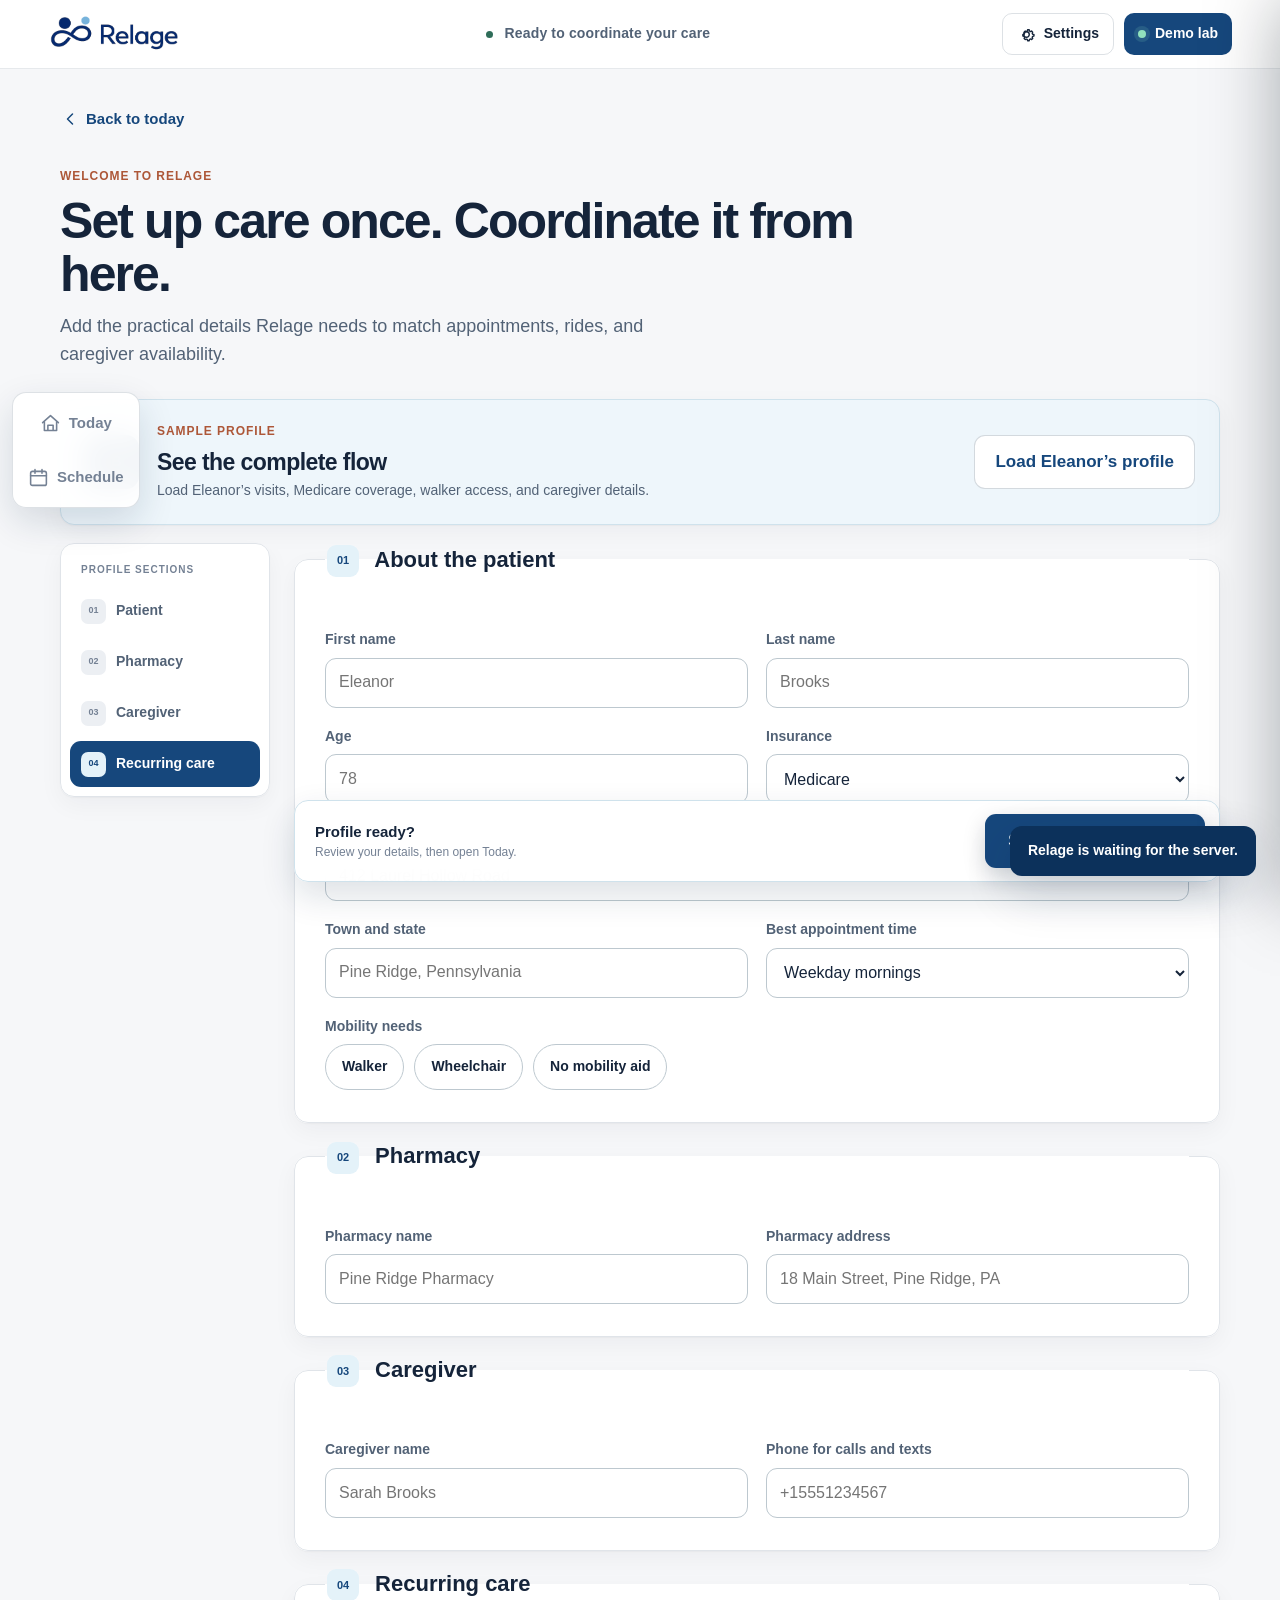
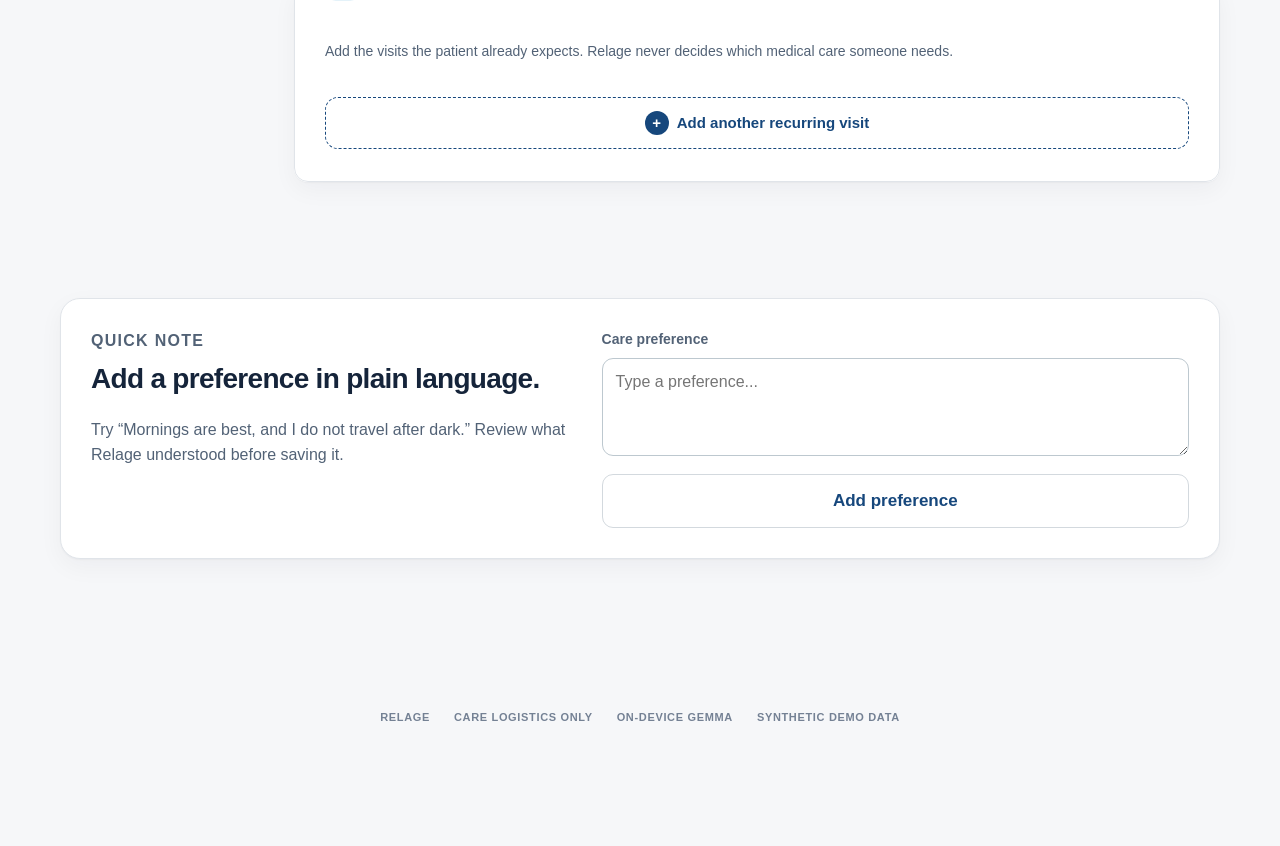
==== commit e8b3f71e: "Refine frontend into calm product interface" ====
--- a/static/index.html
+++ b/static/index.html
@@ -11,9 +11,6 @@
 </head>
 <body>
   <a class="skip-link" href="#main">Skip to your care plan</a>
-  <div class="ambient ambient-one" aria-hidden="true"></div>
-  <div class="ambient ambient-two" aria-hidden="true"></div>
-
   <header class="site-header">
     <a class="brand" href="#" onclick="showView('home'); return false;" aria-label="Relage home">
       <img src="/static/logo-lockup.png" alt="Relage">
@@ -67,15 +64,15 @@
         </div>
 
         <aside class="context-panel" aria-labelledby="preferencesTitle">
-          <p class="eyebrow">Your care plan</p>
-          <h2 id="preferencesTitle">Relage plans around the details you saved.</h2>
+          <p class="eyebrow">Preferences</p>
+          <h2 id="preferencesTitle">Used for every match</h2>
           <div class="preference-list" id="preferenceList">
             <div><span class="preference-icon" aria-hidden="true">AM</span><span><strong>Morning visits</strong><small>Your preferred time</small></span></div>
             <div><span class="preference-icon" aria-hidden="true">M</span><span><strong>Medicare</strong><small>In-network providers</small></span></div>
             <div><span class="preference-icon" aria-hidden="true">W</span><span><strong>Walker access</strong><small>Door-to-door transport</small></span></div>
           </div>
           <div class="upcoming-care" id="upcomingCare"></div>
-          <button class="text-button" type="button" onclick="showView('setup')">Review care preferences <span aria-hidden="true">→</span></button>
+          <button class="text-button" type="button" onclick="showView('setup')">Edit preferences <span aria-hidden="true">→</span></button>
         </aside>
       </div>
 
@@ -90,7 +87,7 @@
         <div>
           <p class="eyebrow">Relage is coordinating</p>
           <h1 id="workTitle" tabindex="-1">Arranging your appointment and ride.</h1>
-          <p class="page-lead" id="workSub">You can leave this screen open. Relage will stop when it needs your approval.</p>
+          <p class="page-lead" id="workSub">Relage pauses before booking anything.</p>
           <div class="progress-card">
             <div class="progress-card-head">
               <span>Live progress</span>
@@ -104,8 +101,8 @@
             <svg viewBox="0 0 24 24"><path d="M12 22s8-3.5 8-10V5l-8-3-8 3v7c0 6.5 8 10 8 10Z"/><path d="m9 12 2 2 4-5"/></svg>
           </div>
           <p class="eyebrow">Private by design</p>
-          <h2>Your care profile stays on this device.</h2>
-          <p>Sarah receives the appointment time and place. Relage does not share your history or insurance details.</p>
+          <h2>Your profile stays here.</h2>
+          <p>Sarah only receives the time and place. Your history and insurance details stay private.</p>
           <button class="text-button" type="button" onclick="toggleDrawer(true)">Open live agent activity <span aria-hidden="true">→</span></button>
         </aside>
       </div>
@@ -114,8 +111,8 @@
     <section class="view" id="view-review" aria-labelledby="reviewTitle">
       <div class="page-intro review-intro">
         <p class="eyebrow">Ready for your approval</p>
-        <h1 id="reviewTitle" tabindex="-1">Your whole trip is lined up.</h1>
-        <p>Review the appointment and ride together. Nothing is booked yet.</p>
+        <h1 id="reviewTitle" tabindex="-1">Your appointment and ride are ready.</h1>
+        <p>Check the details before anything is booked.</p>
       </div>
       <div class="review-grid">
         <article class="plan-card">
@@ -190,16 +187,16 @@
           <svg aria-hidden="true" viewBox="0 0 24 24"><path d="m15 18-6-6 6-6"/></svg> Back to today
         </button>
         <p class="eyebrow">Welcome to Relage</p>
-        <h1 id="setupTitle" tabindex="-1">Give Relage the details that make a care plan workable.</h1>
-        <p>A family member can set this up once. Relage uses it to match appointments, rides, and caregiver availability.</p>
+        <h1 id="setupTitle" tabindex="-1">Set up care once. Coordinate it from here.</h1>
+        <p>Add the practical details Relage needs to match appointments, rides, and caregiver availability.</p>
       </div>
 
       <div class="demo-profile-callout" data-reveal>
         <div class="demo-profile-copy">
           <span class="demo-avatar" aria-hidden="true">EB</span>
-          <div><p class="eyebrow">Hackathon shortcut</p><h2>Load Eleanor’s demo profile</h2><p>Two recurring visits, Medicare, walker access, a rural address, and Sarah as caregiver.</p></div>
-        </div>
-        <button class="secondary-button" type="button" onclick="loadDemoData(true)">Use Eleanor’s profile</button>
+          <div><p class="eyebrow">Sample profile</p><h2>See the complete flow</h2><p>Load Eleanor’s visits, Medicare coverage, walker access, and caregiver details.</p></div>
+        </div>
+        <button class="secondary-button" type="button" onclick="loadDemoData(true)">Load Eleanor’s profile</button>
       </div>
 
       <div class="setup-layout">
@@ -259,7 +256,7 @@
           </fieldset>
 
           <div class="save-bar">
-            <div><strong>Ready to continue?</strong><span>Relage uses these details for care logistics on this device.</span></div>
+            <div><strong>Profile ready?</strong><span>Review your details, then open Today.</span></div>
             <button class="primary-button save-button" id="saveBtn" type="submit">Save and open Today</button>
           </div>
           <div class="notice" id="saveNote" role="status" hidden>Care profile saved. Today now uses these details.</div>
@@ -268,9 +265,9 @@
 
       <article class="natural-note-card" data-reveal>
         <div>
-          <p class="eyebrow">Tell Relage in your own words</p>
-          <h2>Add a preference without hunting through settings.</h2>
-          <p>Try “Mornings are best, and I do not travel after dark.” Gemma turns your note into preferences you can review.</p>
+          <p class="eyebrow">Quick note</p>
+          <h2>Add a preference in plain language.</h2>
+          <p>Try “Mornings are best, and I do not travel after dark.” Review what Relage understood before saving it.</p>
         </div>
         <div class="natural-input">
           <label for="onboardInput">Care preference</label>
--- a/static/app.css
+++ b/static/app.css
@@ -1,26 +1,26 @@
 :root {
-  --paper: #f4f1e9;
-  --paper-deep: #ebe6da;
-  --surface: #fffdfa;
-  --surface-blue: #eaf3f6;
-  --ink: #102e4a;
-  --ink-soft: #466174;
-  --ink-faint: #6f8290;
-  --navy: #123b70;
-  --navy-dark: #0b2a50;
-  --sky: #86c3df;
-  --sky-soft: #d9edf5;
-  --coral: #b95f36;
-  --coral-soft: #f7e4d8;
-  --green: #356b58;
-  --green-soft: #dfede7;
-  --line: #d9d7cf;
-  --line-blue: #c8dae3;
-  --shadow-sm: 0 8px 24px rgba(16, 46, 74, .07);
-  --shadow-lg: 0 28px 70px rgba(16, 46, 74, .14);
-  --radius-sm: 12px;
-  --radius-md: 20px;
-  --radius-lg: 32px;
+  --paper: #f6f7f9;
+  --paper-deep: #eceff3;
+  --surface: #ffffff;
+  --surface-blue: #eef6fb;
+  --ink: #15243a;
+  --ink-soft: #526276;
+  --ink-faint: #748194;
+  --navy: #16477c;
+  --navy-dark: #0c315b;
+  --sky: #69b4d8;
+  --sky-soft: #e4f2f9;
+  --coral: #ad5738;
+  --coral-soft: #faece5;
+  --green: #2f6d59;
+  --green-soft: #e8f3ee;
+  --line: #e0e4e9;
+  --line-blue: #cfe2ec;
+  --shadow-sm: 0 1px 2px rgba(15, 33, 54, .04), 0 8px 24px rgba(15, 33, 54, .045);
+  --shadow-lg: 0 18px 48px rgba(10, 39, 70, .16);
+  --radius-sm: 10px;
+  --radius-md: 14px;
+  --radius-lg: 20px;
   --ease: cubic-bezier(.22, 1, .36, 1);
 }
 
@@ -32,13 +32,9 @@
   min-width: 320px;
   min-height: 100dvh;
   color: var(--ink);
-  background:
-    linear-gradient(rgba(16, 46, 74, .025) 1px, transparent 1px),
-    linear-gradient(90deg, rgba(16, 46, 74, .025) 1px, transparent 1px),
-    var(--paper);
-  background-size: 32px 32px;
-  font-family: "Avenir Next", Avenir, "Segoe UI", system-ui, sans-serif;
-  font-size: 18px;
+  background: var(--paper);
+  font-family: Inter, ui-sans-serif, -apple-system, BlinkMacSystemFont, "Segoe UI", sans-serif;
+  font-size: 17px;
   line-height: 1.55;
   -webkit-font-smoothing: antialiased;
 }
@@ -67,10 +63,6 @@
 }
 .skip-link:focus { transform: translateY(0); }
 
-.ambient { position: fixed; z-index: -1; border-radius: 50%; filter: blur(2px); pointer-events: none; }
-.ambient-one { width: 420px; height: 420px; top: 80px; right: -180px; background: rgba(134, 195, 223, .22); }
-.ambient-two { width: 360px; height: 360px; bottom: 0; left: -220px; background: rgba(185, 95, 54, .08); }
-
 .site-header {
   position: sticky;
   z-index: 40;
@@ -78,16 +70,16 @@
   display: grid;
   grid-template-columns: auto 1fr auto;
   align-items: center;
-  min-height: 78px;
-  padding: 12px clamp(18px, 4vw, 56px);
+  min-height: 68px;
+  padding: 9px clamp(18px, 4vw, 48px);
   border-bottom: 1px solid rgba(16, 46, 74, .1);
-  background: rgba(244, 241, 233, .88);
-  backdrop-filter: blur(18px);
-}
-.scroll-progress { position: fixed; z-index: 55; top: 77px; left: 0; right: 0; height: 3px; pointer-events: none; }
-.scroll-progress span { display: block; width: 100%; height: 100%; background: linear-gradient(90deg, var(--coral), var(--sky), var(--green)); transform: scaleX(0); transform-origin: left; will-change: transform; }
-.brand { display: inline-flex; align-items: center; min-width: 164px; }
-.brand img { display: block; width: 154px; height: auto; }
+  background: rgba(255, 255, 255, .92);
+  backdrop-filter: blur(14px);
+}
+.scroll-progress { position: fixed; z-index: 55; top: 67px; left: 0; right: 0; height: 2px; pointer-events: none; }
+.scroll-progress span { display: block; width: 100%; height: 100%; background: var(--navy); transform: scaleX(0); transform-origin: left; will-change: transform; }
+.brand { display: inline-flex; align-items: center; min-width: 146px; }
+.brand img { display: block; width: 136px; height: auto; }
 .header-status {
   justify-self: center;
   max-width: 520px;
@@ -104,10 +96,10 @@
   background: transparent;
   cursor: pointer;
 }
-.quiet-button, .lab-button { display: inline-flex; align-items: center; justify-content: center; min-height: 46px; padding: 0 16px; border-radius: 999px; font-size: 15px; font-weight: 750; }
+.quiet-button, .lab-button { display: inline-flex; align-items: center; justify-content: center; min-height: 42px; padding: 0 14px; border-radius: 10px; font-size: 14px; font-weight: 750; }
 .quiet-button { border: 1px solid rgba(16, 46, 74, .14); }
 .quiet-button svg { width: 19px; height: 19px; margin-right: 8px; }
-.lab-button { color: white; background: var(--navy); box-shadow: 0 8px 20px rgba(18, 59, 112, .2); }
+.lab-button { color: white; background: var(--navy); box-shadow: none; }
 .live-dot { width: 8px; height: 8px; margin-right: 9px; border-radius: 50%; background: #91e2bd; box-shadow: 0 0 0 4px rgba(145, 226, 189, .14); }
 .quiet-button:hover { background: rgba(255, 255, 255, .65); }
 .lab-button:hover { background: var(--navy-dark); transform: translateY(-1px); }
@@ -125,8 +117,8 @@
 }
 .hosted-notice a { color: inherit; font-weight: 800; }
 
-.app-shell { width: min(1120px, calc(100% - 40px)); margin: 0 auto; padding: 30px 0 150px; }
-.journey-shell { position: sticky; z-index: 25; top: 94px; margin-bottom: 64px; padding: 18px 24px 20px; border: 1px solid rgba(16, 46, 74, .11); border-radius: var(--radius-md); background: rgba(255, 253, 250, .88); box-shadow: var(--shadow-sm); backdrop-filter: blur(18px); transition: padding 220ms var(--ease), box-shadow 220ms var(--ease); }
+.app-shell { width: min(1160px, calc(100% - 40px)); margin: 0 auto; padding: 28px 0 150px; }
+.journey-shell { position: sticky; z-index: 25; top: 82px; margin-bottom: 44px; padding: 16px 20px 18px; border: 1px solid var(--line); border-radius: var(--radius-md); background: rgba(255, 255, 255, .94); box-shadow: var(--shadow-sm); backdrop-filter: blur(14px); transition: padding 220ms var(--ease), box-shadow 220ms var(--ease); }
 .app-shell.setup-mode .journey-shell { display: none; }
 .page-scrolled .journey-shell { padding-block: 12px 14px; box-shadow: 0 16px 36px rgba(16, 46, 74, .12); }
 .journey-heading { display: flex; justify-content: space-between; gap: 16px; margin-bottom: 15px; color: var(--ink-faint); font-size: 12px; font-weight: 800; letter-spacing: .09em; text-transform: uppercase; }
@@ -141,46 +133,46 @@
 .journey li.complete:not(:last-child)::after { background: var(--green); }
 .journey li.current .journey-mark { border-color: var(--navy); box-shadow: 0 0 0 5px var(--sky-soft); }
 
-.view { display: none; animation: view-in 380ms var(--ease) both; }
+.view { display: none; animation: view-in 260ms var(--ease) both; }
 .view.active { display: block; }
 @keyframes view-in { from { opacity: 0; transform: translateY(10px); } to { opacity: 1; transform: none; } }
-.page-intro { max-width: 760px; margin: 0 0 34px; }
-.eyebrow { margin: 0 0 8px; color: var(--coral); font-size: 12px; font-weight: 850; letter-spacing: .13em; text-transform: uppercase; }
+.page-intro { max-width: 760px; margin: 0 0 30px; }
+.eyebrow { margin: 0 0 9px; color: var(--coral); font-size: 12px; font-weight: 800; letter-spacing: .08em; text-transform: uppercase; }
 h1, h2, h3, p { margin-top: 0; }
-h1 { max-width: 840px; margin-bottom: 12px; font-size: clamp(34px, 5vw, 55px); line-height: 1.04; letter-spacing: -.04em; }
+h1 { max-width: 840px; margin-bottom: 12px; font-size: clamp(34px, 4.4vw, 50px); line-height: 1.06; letter-spacing: -.038em; }
 h2 { line-height: 1.16; letter-spacing: -.025em; }
-.page-intro > p:last-child, .page-lead { max-width: 660px; margin-bottom: 0; color: var(--ink-soft); font-size: 20px; }
-
-.home-grid { display: grid; grid-template-columns: minmax(0, 1.45fr) minmax(300px, .75fr); gap: 24px; align-items: stretch; }
+.page-intro > p:last-child, .page-lead { max-width: 660px; margin-bottom: 0; color: var(--ink-soft); font-size: 18px; }
+
+.home-grid { display: grid; grid-template-columns: minmax(0, 1.5fr) minmax(300px, .72fr); gap: 18px; align-items: stretch; }
 .care-card-list { display: grid; gap: 16px; }
 .care-card-skeleton { min-height: 480px; border-radius: var(--radius-lg); background: linear-gradient(100deg, var(--paper-deep) 25%, var(--surface) 40%, var(--paper-deep) 55%); background-size: 220% 100%; animation: skeleton 1.4s ease-in-out infinite; }
 @keyframes skeleton { to { background-position-x: -220%; } }
-.action-card { position: relative; overflow: hidden; padding: clamp(28px, 5vw, 48px); border-radius: var(--radius-lg); color: white; background: var(--navy); box-shadow: var(--shadow-lg); }
-.action-card::after { content: ""; position: absolute; top: -110px; right: -80px; width: 280px; height: 280px; border: 1px solid rgba(255,255,255,.18); border-radius: 50%; box-shadow: 0 0 0 38px rgba(255,255,255,.035), 0 0 0 76px rgba(255,255,255,.025); pointer-events: none; }
-.card-kicker { position: relative; z-index: 1; display: flex; align-items: center; justify-content: space-between; gap: 16px; margin-bottom: 38px; color: rgba(255,255,255,.68); font-size: 13px; font-weight: 750; }
+.action-card { position: relative; overflow: hidden; padding: clamp(28px, 4vw, 40px); border: 1px solid rgba(255,255,255,.08); border-radius: var(--radius-lg); color: white; background: linear-gradient(145deg, #174b82, #0c315b); box-shadow: var(--shadow-lg); }
+.action-card::after { display: none; }
+.card-kicker { position: relative; z-index: 1; display: flex; align-items: center; justify-content: space-between; gap: 16px; margin-bottom: 28px; color: rgba(255,255,255,.68); font-size: 13px; font-weight: 750; }
 .status-badge { display: inline-flex; align-items: center; padding: 7px 10px; border-radius: 999px; color: #ffe8dc; background: rgba(185, 95, 54, .28); }
 .status-badge span { width: 7px; height: 7px; margin-right: 7px; border-radius: 50%; background: #ffb38d; }
-.care-symbol { position: relative; z-index: 1; display: grid; place-items: center; width: 66px; height: 66px; margin-bottom: 24px; border: 1px solid rgba(255,255,255,.2); border-radius: 18px; color: var(--sky); background: rgba(255,255,255,.08); }
-.care-symbol svg { width: 34px; height: 34px; }
-.action-card h2 { position: relative; z-index: 1; max-width: 600px; margin-bottom: 14px; font-size: clamp(30px, 4vw, 44px); }
-.action-card > p { position: relative; z-index: 1; max-width: 650px; color: rgba(255,255,255,.78); font-size: 19px; }
-.promise-list { position: relative; z-index: 1; display: grid; gap: 10px; margin: 28px 0 0; padding: 0; list-style: none; }
+.care-symbol { position: relative; z-index: 1; display: grid; place-items: center; width: 54px; height: 54px; margin-bottom: 20px; border: 1px solid rgba(255,255,255,.2); border-radius: 13px; color: #9bd4ec; background: rgba(255,255,255,.08); }
+.care-symbol svg { width: 29px; height: 29px; }
+.action-card h2 { position: relative; z-index: 1; max-width: 600px; margin-bottom: 12px; font-size: clamp(30px, 3.8vw, 40px); }
+.action-card > p { position: relative; z-index: 1; max-width: 650px; color: rgba(255,255,255,.78); font-size: 17px; }
+.promise-list { position: relative; z-index: 1; display: grid; gap: 9px; margin: 24px 0 0; padding: 0; list-style: none; }
 .promise-list li { display: flex; gap: 11px; align-items: center; color: rgba(255,255,255,.9); font-size: 17px; }
 .check-icon { display: grid; place-items: center; width: 23px; height: 23px; border-radius: 50%; color: var(--navy-dark); background: var(--sky); font-size: 14px; font-weight: 900; }
-.primary-button, .secondary-button { display: inline-flex; align-items: center; justify-content: center; min-height: 58px; padding: 0 22px; border-radius: 14px; font-size: 18px; font-weight: 800; cursor: pointer; transition: transform 180ms var(--ease), box-shadow 180ms var(--ease), background 180ms ease; }
-.primary-button { border: 0; color: var(--navy-dark); background: #b9e1f0; box-shadow: 0 12px 28px rgba(3, 20, 38, .2); }
+.primary-button, .secondary-button { display: inline-flex; align-items: center; justify-content: center; min-height: 54px; padding: 0 20px; border-radius: 11px; font-size: 17px; font-weight: 780; cursor: pointer; transition: transform 160ms var(--ease), box-shadow 160ms var(--ease), background 160ms ease; }
+.primary-button { border: 0; color: var(--navy-dark); background: #b9e1f0; box-shadow: 0 8px 22px rgba(3, 20, 38, .18); }
 .primary-button svg { width: 22px; height: 22px; margin-left: 10px; }
-.primary-button:hover { background: white; transform: translateY(-2px); box-shadow: 0 16px 34px rgba(3,20,38,.24); }
+.primary-button:hover { background: white; transform: translateY(-1px); box-shadow: 0 10px 24px rgba(3,20,38,.2); }
 .action-card .primary-button { position: relative; z-index: 1; width: 100%; margin-top: 30px; }
 .consent-note { display: flex; gap: 9px; align-items: flex-start; margin: 14px 0 0 !important; color: rgba(255,255,255,.64) !important; font-size: 13px !important; }
 .consent-note svg { width: 17px; height: 17px; flex: 0 0 17px; margin-top: 2px; }
 
-.context-panel { display: flex; flex-direction: column; padding: 32px 28px; border: 1px solid var(--line); border-radius: var(--radius-lg); background: rgba(255,253,250,.78); }
+.context-panel { display: flex; flex-direction: column; padding: 28px 26px; border: 1px solid var(--line); border-radius: var(--radius-lg); background: var(--surface); box-shadow: var(--shadow-sm); }
 .context-panel h2 { margin-bottom: 26px; font-size: 27px; }
 .preference-list { display: grid; gap: 8px; }
 .preference-list > div { display: flex; align-items: center; gap: 13px; padding: 13px 0; border-bottom: 1px solid var(--line); }
 .preference-list > div:last-child { border-bottom: 0; }
-.preference-icon { display: grid; place-items: center; width: 44px; height: 44px; flex: 0 0 44px; border-radius: 50%; color: var(--navy); background: var(--sky-soft); font-size: 12px; font-weight: 900; }
+.preference-icon { display: grid; place-items: center; width: 40px; height: 40px; flex: 0 0 40px; border-radius: 10px; color: var(--navy); background: var(--sky-soft); font-size: 11px; font-weight: 900; }
 .preference-list strong, .preference-list small { display: block; }
 .preference-list strong { font-size: 16px; }
 .preference-list small { color: var(--ink-faint); font-size: 13px; }
@@ -200,10 +192,10 @@
 .all-set-card h2 { margin: 0 0 6px; }
 .all-set-card p:last-child { margin-bottom: 0; color: var(--ink-soft); }
 
-.working-layout { display: grid; grid-template-columns: minmax(0, 1.45fr) minmax(290px, .7fr); gap: 24px; align-items: start; }
+.working-layout { display: grid; grid-template-columns: minmax(0, 1.45fr) minmax(290px, .7fr); gap: 18px; align-items: start; }
 .working-layout h1 { max-width: 720px; }
 .progress-card, .trust-card, .plan-card, .approval-card, .day-card, .next-card, .schedule-card, .setup-form, .natural-note-card { border: 1px solid var(--line); background: var(--surface); box-shadow: var(--shadow-sm); }
-.progress-card { margin-top: 34px; overflow: hidden; border-radius: var(--radius-lg); }
+.progress-card { margin-top: 30px; overflow: hidden; border-radius: var(--radius-lg); }
 .progress-card-head, .day-card-head, .schedule-card-head { display: flex; justify-content: space-between; gap: 16px; align-items: center; padding: 18px 24px; border-bottom: 1px solid var(--line); color: var(--ink-faint); font-size: 13px; font-weight: 800; letter-spacing: .06em; text-transform: uppercase; }
 .working-pill { display: inline-flex; align-items: center; padding: 6px 9px; border-radius: 999px; color: var(--green); background: var(--green-soft); font-size: 11px; }
 .working-pill span { width: 7px; height: 7px; margin-right: 7px; border-radius: 50%; background: var(--green); animation: pulse 1.6s ease-in-out infinite; }
@@ -213,18 +205,22 @@
 .step:not(:last-child)::after { content: ""; position: absolute; top: 45px; bottom: -12px; left: 16px; width: 2px; background: var(--line-blue); }
 .step-icon { position: relative; z-index: 1; display: grid; place-items: center; width: 34px; height: 34px; border-radius: 50%; color: white; background: var(--green); font-size: 14px; font-weight: 900; }
 .step.current .step-icon { color: var(--navy); background: var(--sky-soft); box-shadow: inset 0 0 0 2px var(--sky); }
+.source-chips { display: flex; flex-wrap: wrap; gap: 7px; margin-top: 8px; }
+.source-chip { display: inline-flex; align-items: center; gap: 5px; max-width: 100%; padding: 4px 9px; border: 1px solid var(--line-blue); border-radius: 999px; color: var(--navy); background: var(--sky-soft); font-size: 12px; font-weight: 750; line-height: 1.25; text-decoration: none; }
+.source-chip:hover { border-color: var(--sky); background: #d8eef7; }
+.source-chip span { overflow: hidden; text-overflow: ellipsis; white-space: nowrap; }
 .spinner { width: 15px; height: 15px; border: 2px solid rgba(18,59,112,.2); border-top-color: var(--navy); border-radius: 50%; animation: spin .75s linear infinite; }
 @keyframes spin { to { transform: rotate(360deg); } }
 .empty-progress { padding: 30px 0 10px; color: var(--ink-faint); }
-.trust-card { margin-top: 45px; padding: 30px; border-radius: var(--radius-lg); background: var(--surface-blue); }
-.trust-icon { display: grid; place-items: center; width: 58px; height: 58px; margin-bottom: 28px; border-radius: 18px; color: var(--navy); background: white; box-shadow: var(--shadow-sm); }
+.trust-card { margin-top: 39px; padding: 26px; border-radius: var(--radius-lg); background: var(--surface-blue); }
+.trust-icon { display: grid; place-items: center; width: 52px; height: 52px; margin-bottom: 22px; border-radius: 13px; color: var(--navy); background: white; box-shadow: var(--shadow-sm); }
 .trust-icon svg { width: 30px; height: 30px; }
 .trust-card h2 { font-size: 27px; }
 .trust-card > p:not(.eyebrow) { color: var(--ink-soft); font-size: 16px; }
 
 .review-intro { max-width: 800px; }
-.review-grid, .done-grid { display: grid; grid-template-columns: minmax(0, 1.4fr) minmax(290px, .65fr); gap: 24px; align-items: start; }
-.plan-card { display: grid; grid-template-columns: 112px minmax(0, 1fr); gap: 28px; padding: 34px; border-radius: var(--radius-lg); }
+.review-grid, .done-grid { display: grid; grid-template-columns: minmax(0, 1.4fr) minmax(290px, .65fr); gap: 18px; align-items: start; }
+.plan-card { display: grid; grid-template-columns: 108px minmax(0, 1fr); gap: 26px; padding: 30px; border-radius: var(--radius-lg); }
 .plan-date { display: flex; flex-direction: column; align-items: center; align-self: start; overflow: hidden; padding: 0 0 12px; border: 1px solid var(--line-blue); border-radius: 18px; color: var(--navy); background: var(--surface-blue); }
 .plan-date span { width: 100%; padding: 8px; color: white; background: var(--navy); font-size: 12px; font-weight: 850; letter-spacing: .12em; text-align: center; }
 .plan-date strong { margin: 5px 0 -4px; font-size: 44px; line-height: 1.15; }
@@ -242,7 +238,7 @@
 .why-icon svg { width: 22px; height: 22px; }
 .why strong { font-size: 15px; }
 .why p { margin: 3px 0 0; color: var(--ink-soft); font-size: 14px; }
-.approval-card, .next-card { padding: 30px; border-radius: var(--radius-lg); }
+.approval-card, .next-card { padding: 26px; border-radius: var(--radius-lg); }
 .approval-card h2, .next-card h2 { font-size: 28px; }
 .approval-card > p:not(.eyebrow), .next-card > p:not(.eyebrow) { color: var(--ink-soft); font-size: 16px; }
 .approval-card .primary-button, .approval-card .secondary-button, .next-card .secondary-button { width: 100%; }
@@ -250,13 +246,13 @@
 .approval-card .primary-button:hover { color: white; background: var(--navy-dark); }
 .secondary-button { border: 1px solid rgba(16, 46, 74, .18); color: var(--navy); background: transparent; box-shadow: none; }
 .secondary-button:hover { background: var(--surface-blue); transform: translateY(-1px); }
-.recap { margin-top: 22px; overflow: hidden; border: 1px solid var(--line); border-radius: 18px; background: rgba(255,253,250,.65); }
+.recap { margin-top: 18px; overflow: hidden; border: 1px solid var(--line); border-radius: var(--radius-md); background: var(--surface); }
 .recap summary { min-height: 54px; padding: 15px 20px; color: var(--navy); font-size: 15px; font-weight: 800; cursor: pointer; }
 .recap .steps { border-top: 1px solid var(--line); }
 .compact .step { min-height: 56px; padding: 13px 0; font-size: 15px; }
 
 .success-hero { max-width: 760px; margin: 0 auto 38px; text-align: center; }
-.success-mark { display: grid; place-items: center; width: 76px; height: 76px; margin: 0 auto 20px; border-radius: 50%; color: white; background: var(--green); box-shadow: 0 0 0 12px var(--green-soft); }
+.success-mark { display: grid; place-items: center; width: 68px; height: 68px; margin: 0 auto 20px; border-radius: 18px; color: white; background: var(--green); box-shadow: 0 0 0 8px var(--green-soft); }
 .success-mark svg { width: 38px; height: 38px; stroke-width: 2.2; }
 .success-hero .eyebrow { color: var(--green); }
 .success-hero h1 { margin-inline: auto; }
@@ -284,10 +280,10 @@
 .setup-intro { max-width: 860px; }
 .back-button { display: inline-flex; align-items: center; min-height: 44px; margin-bottom: 26px; padding: 0; color: var(--navy); font-size: 15px; font-weight: 800; }
 .back-button svg { width: 20px; height: 20px; margin-right: 6px; }
-.setup-form { padding: 8px 34px 34px; border-radius: var(--radius-lg); }
+.setup-form { padding: 8px 30px 30px; border-radius: var(--radius-lg); }
 .setup-form fieldset { margin: 0; padding: 30px 0; border: 0; border-bottom: 1px solid var(--line); }
 .setup-form legend { width: 100%; margin-bottom: 24px; color: var(--ink); font-size: 22px; font-weight: 850; }
-.setup-form legend span { display: inline-grid; place-items: center; width: 34px; height: 34px; margin-right: 10px; border-radius: 50%; color: var(--navy); background: var(--sky-soft); font-size: 12px; vertical-align: middle; }
+.setup-form legend span { display: inline-grid; place-items: center; width: 32px; height: 32px; margin-right: 10px; border-radius: 9px; color: var(--navy); background: var(--sky-soft); font-size: 11px; vertical-align: middle; }
 .fgrid { display: grid; grid-template-columns: 1fr 1fr; gap: 18px; }
 .fgrid .full { grid-column: 1 / -1; }
 label, .field-label { display: block; margin-bottom: 7px; color: var(--ink-soft); font-size: 14px; font-weight: 800; }
@@ -305,46 +301,46 @@
 .input-suffix span { display: grid; place-items: center; min-height: 50px; padding: 0 13px; border: 1px solid #bdc8cf; border-left: 0; border-radius: 0 11px 11px 0; color: var(--ink-faint); background: var(--paper); font-size: 14px; }
 .save-button { width: 100%; margin-top: 28px; color: white; background: var(--navy); }
 .notice { margin-top: 14px; padding: 14px 16px; border-radius: 12px; color: var(--green); background: var(--green-soft); font-size: 15px; font-weight: 700; }
-.natural-note-card { display: grid; grid-template-columns: .9fr 1.1fr; gap: 32px; margin-top: 24px; padding: 34px; border-radius: var(--radius-lg); }
+.natural-note-card { display: grid; grid-template-columns: .9fr 1.1fr; gap: 30px; margin-top: 18px; padding: 30px; border-radius: var(--radius-lg); }
 .natural-note-card h2 { font-size: 28px; }
 .natural-note-card p { color: var(--ink-soft); font-size: 16px; }
 .natural-input .secondary-button { width: 100%; margin-top: 10px; }
 .onboarding-output { grid-column: 1 / -1; margin-top: 0; }
 
-.demo-profile-callout { display: flex; align-items: center; justify-content: space-between; gap: 24px; margin-bottom: 24px; padding: 24px 28px; border: 1px solid #bcd7cb; border-radius: var(--radius-md); background: var(--green-soft); box-shadow: var(--shadow-sm); }
+.demo-profile-callout { display: flex; align-items: center; justify-content: space-between; gap: 24px; margin-bottom: 18px; padding: 22px 24px; border: 1px solid var(--line-blue); border-radius: var(--radius-md); background: var(--surface-blue); box-shadow: var(--shadow-sm); }
 .demo-profile-copy { display: flex; align-items: center; gap: 18px; }
 .demo-profile-copy h2 { margin: 0 0 4px; font-size: 23px; }
 .demo-profile-copy p:last-child { margin: 0; color: var(--ink-soft); font-size: 14px; }
-.demo-avatar { display: grid; place-items: center; width: 58px; height: 58px; flex: 0 0 58px; border-radius: 50%; color: white; background: var(--green); font-size: 15px; font-weight: 900; }
+.demo-avatar { display: grid; place-items: center; width: 54px; height: 54px; flex: 0 0 54px; border-radius: 13px; color: white; background: var(--navy); font-size: 14px; font-weight: 900; }
 .demo-profile-callout .secondary-button { flex: 0 0 auto; background: var(--surface); }
 .setup-layout { display: grid; grid-template-columns: 210px minmax(0, 1fr); gap: 24px; align-items: start; }
-.setup-section-nav { position: sticky; top: 106px; display: grid; gap: 5px; padding: 10px; border: 1px solid var(--line); border-radius: 18px; background: rgba(255,253,250,.86); box-shadow: var(--shadow-sm); backdrop-filter: blur(16px); }
+.setup-section-nav { position: sticky; top: 88px; display: grid; gap: 5px; padding: 9px; border: 1px solid var(--line); border-radius: var(--radius-md); background: rgba(255,255,255,.94); box-shadow: var(--shadow-sm); backdrop-filter: blur(14px); }
 .setup-section-nav > span { padding: 9px 11px 6px; color: var(--ink-faint); font-size: 10px; font-weight: 850; letter-spacing: .1em; text-transform: uppercase; }
 .setup-section-nav button { display: flex; align-items: center; gap: 10px; min-height: 46px; padding: 0 11px; border: 0; border-radius: 11px; color: var(--ink-soft); background: transparent; font-size: 14px; font-weight: 750; text-align: left; cursor: pointer; }
-.setup-section-nav button b { display: grid; place-items: center; width: 25px; height: 25px; border-radius: 50%; color: var(--ink-faint); background: var(--paper-deep); font-size: 9px; }
+.setup-section-nav button b { display: grid; place-items: center; width: 25px; height: 25px; border-radius: 7px; color: var(--ink-faint); background: var(--paper-deep); font-size: 9px; }
 .setup-section-nav button.active { color: white; background: var(--navy); }
 .setup-section-nav button.active b { color: var(--navy); background: var(--sky-soft); }
 .setup-layout .setup-form { display: grid; gap: 16px; padding: 0; border: 0; background: transparent; box-shadow: none; }
-.setup-layout .setup-form fieldset { scroll-margin-top: 108px; margin: 0; padding: 30px 32px 34px; border: 1px solid var(--line); border-radius: var(--radius-md); background: var(--surface); box-shadow: var(--shadow-sm); }
+.setup-layout .setup-form fieldset { scroll-margin-top: 94px; margin: 0; padding: 28px 30px 32px; border: 1px solid var(--line); border-radius: var(--radius-md); background: var(--surface); box-shadow: var(--shadow-sm); }
 .fieldset-help { margin: -12px 0 22px; color: var(--ink-soft); font-size: 14px; }
 .recurring-care-list { display: grid; gap: 12px; }
-.rc-entry { position: relative; padding: 22px; border: 1px solid var(--line-blue); border-radius: 16px; background: var(--surface-blue); }
+.rc-entry { position: relative; padding: 20px; border: 1px solid var(--line-blue); border-radius: 12px; background: var(--surface-blue); }
 .rc-entry-head { display: flex; align-items: center; justify-content: space-between; gap: 16px; margin-bottom: 18px; }
 .rc-entry-head strong { font-size: 15px; }
-.remove-care-button { display: grid; place-items: center; width: 44px; height: 44px; border: 1px solid rgba(16,46,74,.14); border-radius: 50%; color: var(--ink-soft); background: var(--surface); cursor: pointer; }
+.remove-care-button { display: grid; place-items: center; width: 42px; height: 42px; border: 1px solid rgba(16,46,74,.14); border-radius: 10px; color: var(--ink-soft); background: var(--surface); cursor: pointer; }
 .remove-care-button svg { width: 18px; height: 18px; }
 .add-care-button { display: flex; align-items: center; justify-content: center; width: 100%; min-height: 52px; margin-top: 12px; border: 1px dashed var(--navy); border-radius: 13px; color: var(--navy); background: transparent; font-size: 15px; font-weight: 800; cursor: pointer; }
 .add-care-button span { display: grid; place-items: center; width: 24px; height: 24px; margin-right: 8px; border-radius: 50%; color: white; background: var(--navy); }
-.save-bar { position: sticky; z-index: 20; bottom: 18px; display: flex; align-items: center; justify-content: space-between; gap: 20px; padding: 14px 16px 14px 22px; border: 1px solid var(--line-blue); border-radius: 18px; background: rgba(255,253,250,.94); box-shadow: 0 18px 50px rgba(16,46,74,.2); backdrop-filter: blur(18px); }
+.save-bar { position: sticky; z-index: 20; bottom: 18px; display: flex; align-items: center; justify-content: space-between; gap: 20px; padding: 13px 14px 13px 20px; border: 1px solid var(--line-blue); border-radius: var(--radius-md); background: rgba(255,255,255,.96); box-shadow: 0 14px 34px rgba(16,46,74,.14); backdrop-filter: blur(14px); }
 .save-bar strong, .save-bar span { display: block; }
 .save-bar strong { font-size: 15px; }
 .save-bar span { color: var(--ink-faint); font-size: 12px; }
 .save-bar .save-button { width: auto; min-width: 220px; margin: 0; padding-inline: 20px; }
-[data-reveal] { opacity: 0; transform: translateY(18px); transition: opacity 420ms var(--ease), transform 420ms var(--ease); }
+[data-reveal] { opacity: 0; transform: translateY(10px); transition: opacity 280ms var(--ease), transform 280ms var(--ease); }
 [data-reveal].revealed { opacity: 1; transform: none; }
 
-.bottom-nav { position: fixed; z-index: 35; left: 50%; bottom: 22px; display: flex; gap: 4px; padding: 5px; border: 1px solid rgba(16,46,74,.14); border-radius: 18px; background: rgba(255,253,250,.93); box-shadow: 0 18px 50px rgba(16,46,74,.18); backdrop-filter: blur(16px); transform: translateX(-50%); }
-.bottom-nav button { display: flex; align-items: center; justify-content: center; gap: 8px; min-width: 150px; min-height: 52px; padding: 0 20px; border: 0; border-radius: 13px; color: var(--ink-faint); background: transparent; font-size: 15px; font-weight: 800; cursor: pointer; }
+.bottom-nav { position: fixed; z-index: 35; left: 50%; bottom: 22px; display: flex; gap: 4px; padding: 5px; border: 1px solid rgba(16,46,74,.14); border-radius: 14px; background: rgba(255,255,255,.95); box-shadow: 0 14px 36px rgba(16,46,74,.14); backdrop-filter: blur(14px); transform: translateX(-50%); }
+.bottom-nav button { display: flex; align-items: center; justify-content: center; gap: 8px; min-width: 150px; min-height: 50px; padding: 0 20px; border: 0; border-radius: 10px; color: var(--ink-faint); background: transparent; font-size: 15px; font-weight: 800; cursor: pointer; }
 .bottom-nav svg { width: 21px; height: 21px; }
 .bottom-nav button.active { color: white; background: var(--navy); }
 
@@ -419,8 +415,8 @@
 }
 
 @media (min-width: 1200px) {
-  .bottom-nav { left: 22px; top: 50%; bottom: auto; flex-direction: column; transform: translateY(-50%); }
-  .bottom-nav button { min-width: 116px; padding-inline: 14px; }
+  .bottom-nav { left: 12px; top: 50%; bottom: auto; flex-direction: column; transform: translateY(-50%); }
+  .bottom-nav button { min-width: 104px; padding-inline: 10px; }
 }
 
 @media (max-width: 650px) {
@@ -445,7 +441,7 @@
   .page-intro { margin-bottom: 26px; }
   h1 { font-size: 36px; }
   .page-intro > p:last-child, .page-lead { font-size: 18px; }
-  .action-card { padding: 26px 22px; border-radius: 24px; }
+  .action-card { padding: 26px 22px; border-radius: var(--radius-lg); }
   .card-kicker { margin-bottom: 20px; }
   .card-kicker > span:last-child { display: none; }
   .care-symbol { width: 54px; height: 54px; margin-bottom: 16px; }
@@ -453,10 +449,10 @@
   .action-card h2 { font-size: 30px; }
   .action-card > p { font-size: 17px; }
   .promise-list li { font-size: 15px; }
-  .context-panel, .trust-card, .approval-card, .next-card { padding: 24px 21px; border-radius: 24px; }
-  .progress-card { border-radius: 24px; }
+  .context-panel, .trust-card, .approval-card, .next-card { padding: 24px 21px; border-radius: var(--radius-lg); }
+  .progress-card { border-radius: var(--radius-lg); }
   .steps { padding-inline: 20px; }
-  .plan-card { grid-template-columns: 1fr; padding: 22px; border-radius: 24px; }
+  .plan-card { grid-template-columns: 1fr; padding: 22px; border-radius: var(--radius-lg); }
   .plan-card > .why { grid-column: 1; }
   .plan-date { display: grid; grid-template-columns: auto auto auto; justify-content: start; align-items: center; width: max-content; padding: 0; }
   .plan-date span { width: auto; height: 100%; padding: 10px; }
@@ -468,21 +464,22 @@
   .timeline .ev:not(:last-child)::after { left: 76px; }
   .timeline-dot { width: 30px; height: 30px; }
   .timeline b { font-size: 15px; }
-  .setup-form { padding: 6px 20px 26px; border-radius: 24px; }
+  .setup-form { padding: 6px 20px 26px; border-radius: var(--radius-lg); }
   .demo-profile-callout { align-items: stretch; flex-direction: column; padding: 22px; }
   .demo-profile-copy { align-items: flex-start; }
   .demo-profile-callout .secondary-button { width: 100%; }
   .setup-section-nav { top: 74px; margin-inline: -2px; }
   .setup-layout .setup-form { padding: 0; }
-  .setup-layout .setup-form fieldset { scroll-margin-top: 142px; padding: 24px 20px 26px; border-radius: 20px; }
+  .setup-layout .setup-form fieldset { scroll-margin-top: 142px; padding: 24px 20px 26px; border-radius: var(--radius-md); }
   .rc-entry { padding: 18px 16px; }
   .save-bar { bottom: 78px; align-items: stretch; flex-direction: column; gap: 12px; padding: 16px; }
   .save-bar .save-button { width: 100%; min-width: 0; }
   .fgrid { grid-template-columns: 1fr; }
   .fgrid .full { grid-column: auto; }
-  .natural-note-card { padding: 24px 21px; border-radius: 24px; }
+  .natural-note-card { padding: 24px 21px; border-radius: var(--radius-lg); }
   .bottom-nav { bottom: 10px; width: calc(100% - 28px); }
   .bottom-nav button { min-width: 0; flex: 1; min-height: 54px; padding: 0 12px; }
+  .toast { left: 14px; right: 14px; bottom: 82px; max-width: none; text-align: center; }
   .demo-drawer { padding: 22px 16px; }
   .quick { grid-template-columns: 1fr; }
   footer { padding-bottom: 110px; }
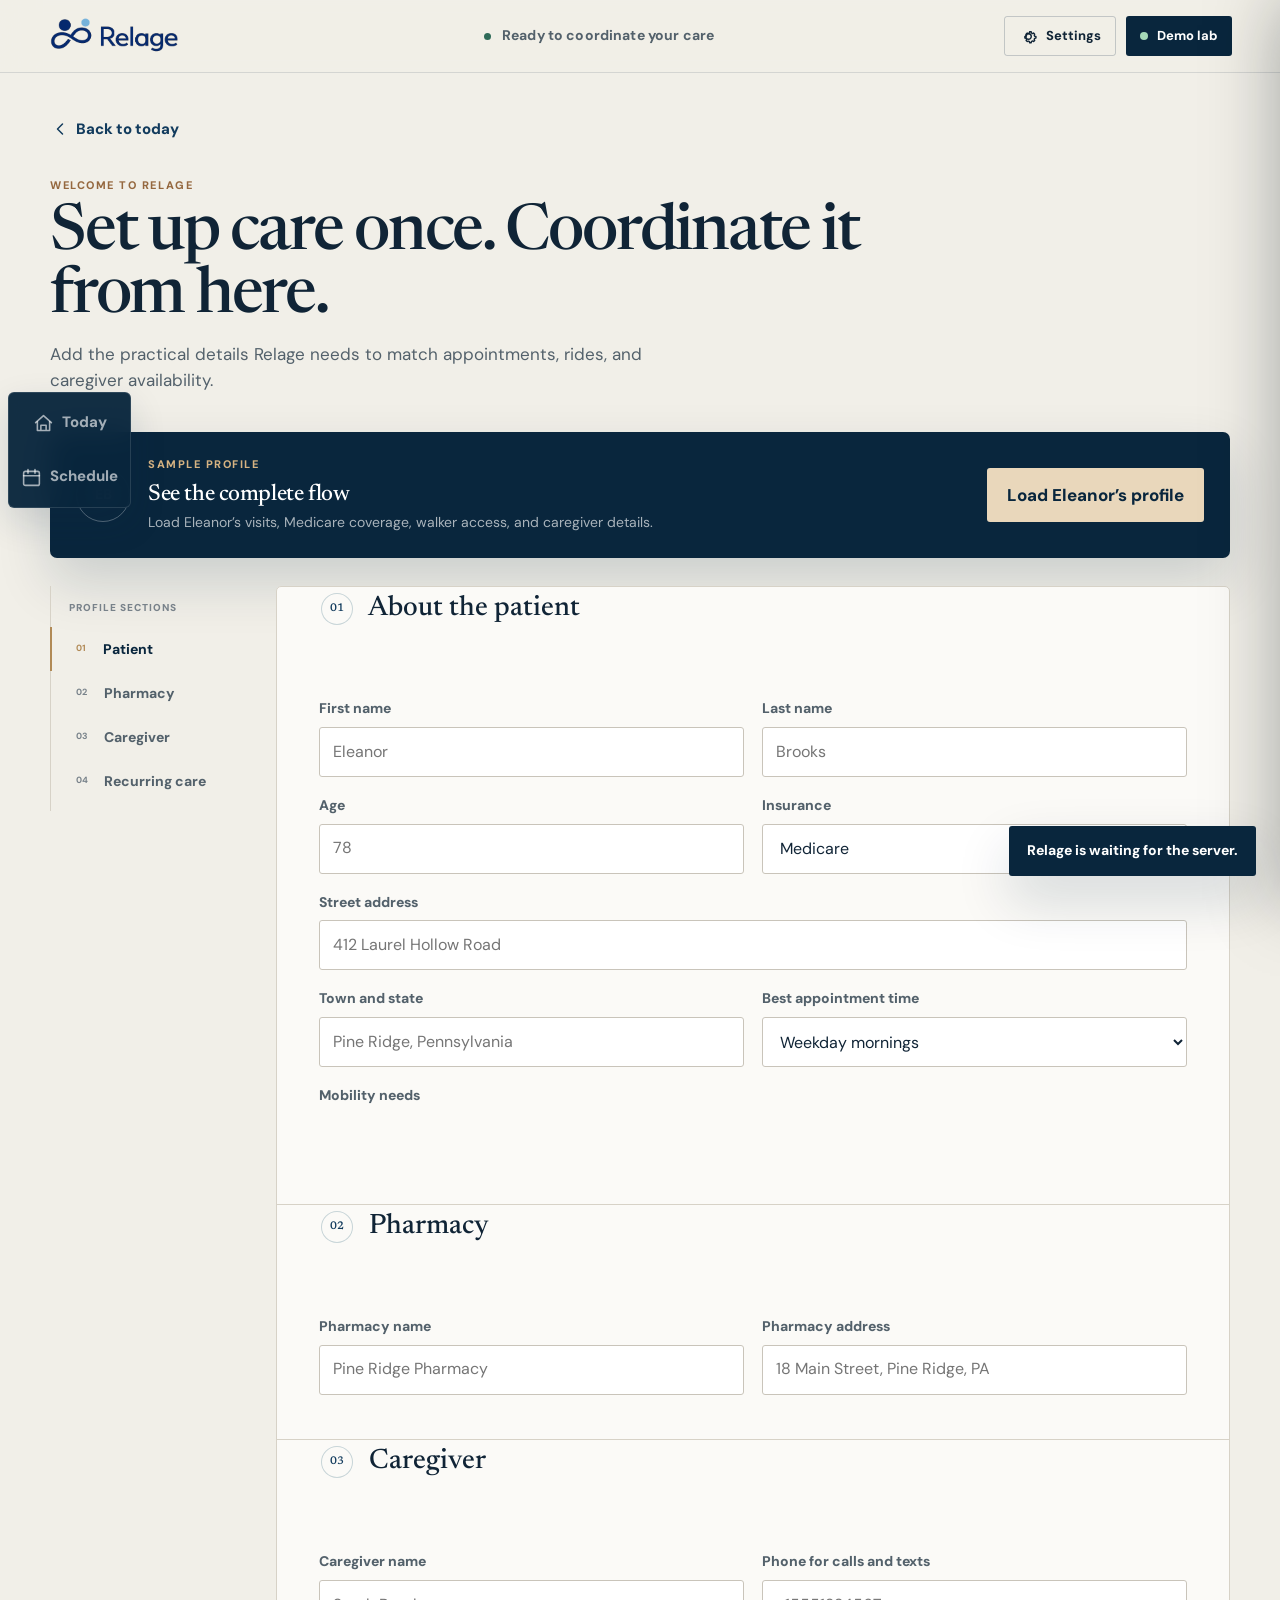
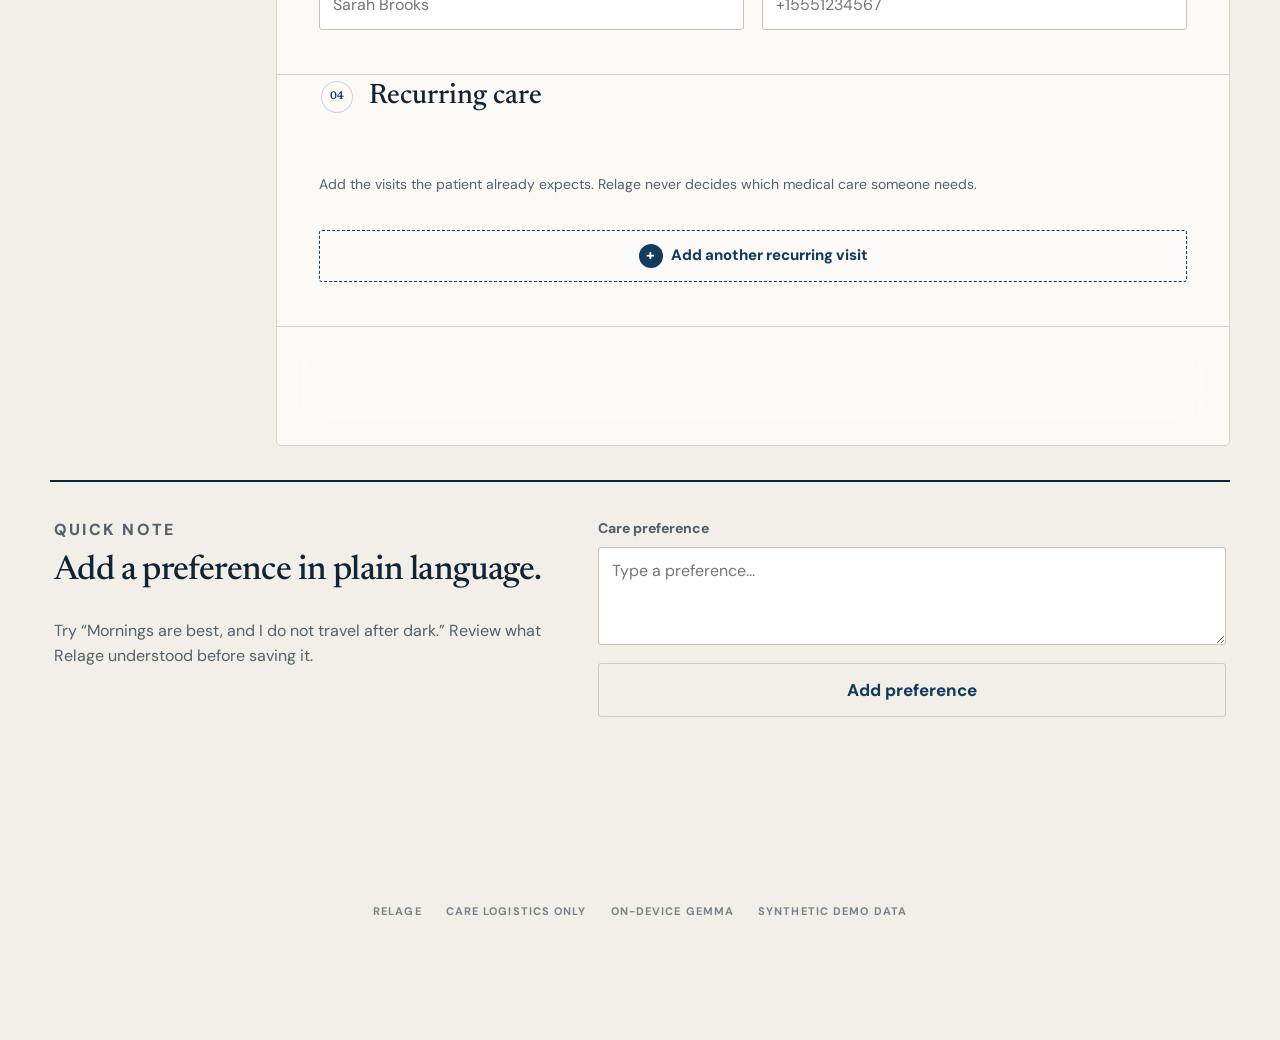
==== commit 8a0f4c00: "Elevate frontend with premium care concierge design" ====
--- a/static/index.html
+++ b/static/index.html
@@ -3,10 +3,13 @@
 <head>
   <meta charset="utf-8">
   <meta name="viewport" content="width=device-width, initial-scale=1">
-  <meta name="theme-color" content="#f4f1e9">
+  <meta name="theme-color" content="#f1efe8">
   <meta name="description" content="Relage coordinates appointments, rides, and reminders for older adults.">
   <title>Relage | Your care, coordinated</title>
   <link rel="icon" type="image/png" href="/static/favicon.png">
+  <link rel="preconnect" href="https://fonts.googleapis.com">
+  <link rel="preconnect" href="https://fonts.gstatic.com" crossorigin>
+  <link href="https://fonts.googleapis.com/css2?family=DM+Sans:wght@400;500;600;700&family=Newsreader:opsz,wght@6..72,400;6..72,500;6..72,600&display=swap" rel="stylesheet">
   <link rel="stylesheet" href="/static/app.css">
 </head>
 <body>
--- a/static/app.css
+++ b/static/app.css
@@ -399,6 +399,225 @@
 footer { display: flex; justify-content: center; flex-wrap: wrap; gap: 10px 24px; padding: 0 20px 120px; color: var(--ink-faint); font-size: 11px; font-weight: 700; letter-spacing: .06em; text-transform: uppercase; }
 .sr-only { position: absolute !important; width: 1px !important; height: 1px !important; padding: 0 !important; margin: -1px !important; overflow: hidden !important; clip: rect(0,0,0,0) !important; white-space: nowrap !important; border: 0 !important; }
 
+/* Premium care-concierge finish */
+:root {
+  --paper: #f1efe8;
+  --paper-deep: #e6e1d6;
+  --surface: #fbfaf7;
+  --surface-blue: #eaf0f1;
+  --ink: #102436;
+  --ink-soft: #53616b;
+  --ink-faint: #78828a;
+  --navy: #123b5d;
+  --navy-dark: #09263d;
+  --sky: #86aebb;
+  --sky-soft: #e5edef;
+  --coral: #95683f;
+  --coral-soft: #eee3d4;
+  --green: #2f6b58;
+  --green-soft: #e4eee9;
+  --line: #d7d2c7;
+  --line-blue: #c8d5d8;
+  --gold: #b18a56;
+  --shadow-sm: 0 1px 0 rgba(9, 38, 61, .05);
+  --shadow-lg: 0 24px 54px rgba(9, 38, 61, .16);
+  --radius-sm: 3px;
+  --radius-md: 5px;
+  --radius-lg: 7px;
+}
+
+body {
+  background: var(--paper);
+  font-family: "DM Sans", ui-sans-serif, -apple-system, BlinkMacSystemFont, "Segoe UI", sans-serif;
+  font-size: 16px;
+}
+
+h1, h2, .setup-form legend {
+  font-family: "Newsreader", Georgia, serif;
+  font-weight: 500;
+}
+h1 { font-size: clamp(42px, 5.2vw, 64px); line-height: .98; letter-spacing: -.035em; }
+h2 { letter-spacing: -.018em; }
+.page-intro { margin-bottom: 38px; }
+.page-intro > p:last-child, .page-lead { font-size: 17px; }
+.eyebrow { color: var(--coral); font-size: 11px; letter-spacing: .14em; }
+
+.site-header {
+  min-height: 72px;
+  padding-block: 11px;
+  border-bottom-color: rgba(9, 38, 61, .12);
+  background: rgba(241, 239, 232, .92);
+  backdrop-filter: blur(18px) saturate(130%);
+}
+.scroll-progress { top: 71px; height: 2px; }
+.scroll-progress span { background: var(--gold); }
+.quiet-button, .lab-button { min-height: 40px; border-radius: 3px; font-size: 13px; }
+.quiet-button { border-color: rgba(9,38,61,.2); }
+.lab-button { background: var(--navy-dark); }
+.live-dot { background: #a4d8b8; box-shadow: none; }
+
+.app-shell { width: min(1180px, calc(100% - 48px)); padding-top: 34px; }
+.journey-shell {
+  top: 88px;
+  margin-bottom: 58px;
+  padding: 18px 4px 20px;
+  border: 0;
+  border-top: 1px solid var(--line);
+  border-bottom: 1px solid var(--line);
+  border-radius: 0;
+  background: rgba(241, 239, 232, .9);
+  box-shadow: none;
+}
+.page-scrolled .journey-shell { box-shadow: 0 14px 24px rgba(9,38,61,.06); }
+.journey-heading { letter-spacing: .14em; }
+.journey-mark { border-width: 1px; background: var(--paper); }
+.journey li > span:last-child { background: var(--paper); }
+.journey li.current .journey-mark { box-shadow: 0 0 0 4px rgba(177,138,86,.16); }
+
+.home-grid { grid-template-columns: minmax(0, 1.62fr) minmax(300px, .68fr); gap: 34px; }
+.action-card {
+  padding: clamp(34px, 5vw, 54px);
+  border: 0;
+  border-radius: var(--radius-lg);
+  background: var(--navy-dark);
+  box-shadow: var(--shadow-lg);
+}
+.action-card::after { content: ""; display: block; position: absolute; inset: 0 auto 0 0; width: 3px; background: var(--gold); }
+.card-kicker { margin-bottom: 40px; }
+.status-badge { padding: 0; color: #dfc7a8; background: transparent; border-radius: 0; }
+.status-badge span { background: #d3a46d; }
+.care-symbol { width: 52px; height: 52px; border-radius: 50%; color: #b9d2da; background: transparent; }
+.action-card h2 { font-size: clamp(38px, 4.6vw, 54px); font-weight: 500; }
+.action-card > p { color: rgba(250,250,247,.72); }
+.check-icon { width: 20px; height: 20px; color: var(--navy-dark); background: #b8d4dc; font-size: 12px; }
+.action-card .primary-button { margin-top: 38px; border-radius: 3px; background: #f3efe5; box-shadow: none; }
+.action-card .primary-button:hover { background: #fff; box-shadow: none; }
+
+.context-panel {
+  padding: 28px 4px 4px;
+  border: 0;
+  border-top: 2px solid var(--navy-dark);
+  border-radius: 0;
+  background: transparent;
+  box-shadow: none;
+}
+.context-panel h2 { margin-bottom: 28px; font-size: 34px; }
+.preference-list { gap: 0; }
+.preference-list > div { padding: 16px 0; }
+.preference-icon { width: 36px; height: 36px; flex-basis: 36px; border: 1px solid var(--line); border-radius: 50%; background: transparent; }
+.upcoming-date { border-radius: 2px; }
+
+.progress-card, .plan-card, .day-card, .schedule-card, .setup-form {
+  border: 1px solid var(--line);
+  border-radius: var(--radius-md);
+  background: var(--surface);
+  box-shadow: var(--shadow-sm);
+}
+.progress-card { border-top: 3px solid var(--navy); }
+.progress-card-head, .day-card-head, .schedule-card-head { padding: 17px 22px; }
+.working-pill { padding: 0; border-radius: 0; background: transparent; }
+.step-icon, .timeline-dot { border-radius: 50%; }
+.trust-card {
+  padding: 28px 4px;
+  border: 0;
+  border-top: 2px solid var(--navy-dark);
+  border-radius: 0;
+  background: transparent;
+  box-shadow: none;
+}
+.trust-icon { width: 48px; height: 48px; margin-bottom: 26px; border: 1px solid var(--line); border-radius: 50%; background: transparent; box-shadow: none; }
+.trust-card h2 { font-size: 34px; }
+
+.review-grid, .done-grid { gap: 30px; }
+.plan-card { border-top: 3px solid var(--navy-dark); }
+.plan-date { border-radius: 2px; background: #eef2f1; }
+.row-icon, .why-icon { border-radius: 50%; }
+.why { padding: 16px 0 4px 16px; border: 0; border-left: 2px solid var(--green); border-radius: 0; background: transparent; }
+.approval-card {
+  padding: 32px 28px;
+  border: 0;
+  border-radius: var(--radius-lg);
+  color: #fff;
+  background: var(--navy-dark);
+  box-shadow: var(--shadow-lg);
+}
+.approval-card h2 { color: #fff; font-size: 34px; }
+.approval-card > p:not(.eyebrow) { color: rgba(255,255,255,.68); }
+.approval-card .eyebrow { color: #d6b382; }
+.approval-card .primary-button { color: var(--navy-dark); background: #e9d7bb; box-shadow: none; }
+.approval-card .primary-button:hover { color: var(--navy-dark); background: #fff; }
+.approval-card .secondary-button { color: #fff; border-color: rgba(255,255,255,.24); }
+.approval-card .secondary-button:hover { background: rgba(255,255,255,.08); }
+.recap { border-radius: 2px; background: transparent; }
+.success-mark { border-radius: 50%; box-shadow: 0 0 0 1px var(--green), 0 0 0 8px var(--green-soft); }
+.next-card { padding: 30px 4px; border: 0; border-top: 2px solid var(--navy-dark); border-radius: 0; background: transparent; box-shadow: none; }
+
+.demo-profile-callout {
+  margin-bottom: 28px;
+  padding: 24px 26px;
+  border: 0;
+  border-radius: var(--radius-lg);
+  color: #fff;
+  background: var(--navy-dark);
+  box-shadow: var(--shadow-lg);
+}
+.demo-profile-callout .eyebrow { color: #d6b382; }
+.demo-profile-copy p:last-child { color: rgba(255,255,255,.65); }
+.demo-avatar { border: 1px solid rgba(255,255,255,.3); border-radius: 50%; background: transparent; }
+.demo-profile-callout .secondary-button { color: var(--navy-dark); border: 0; border-radius: 3px; background: #e9d7bb; }
+.setup-layout { grid-template-columns: 188px minmax(0, 1fr); gap: 38px; }
+.setup-section-nav {
+  top: 104px;
+  gap: 0;
+  padding: 8px 0;
+  border: 0;
+  border-left: 1px solid var(--line);
+  border-radius: 0;
+  background: transparent;
+  box-shadow: none;
+  backdrop-filter: none;
+}
+.setup-section-nav > span { padding: 6px 18px 12px; }
+.setup-section-nav button {
+  min-height: 44px;
+  padding: 0 18px;
+  border-radius: 0;
+  transition: color 160ms ease, box-shadow 160ms ease, transform 160ms var(--ease);
+}
+.setup-section-nav button b, .setup-section-nav button.active b { border-radius: 0; background: transparent; }
+.setup-section-nav button.active { color: var(--navy-dark); background: transparent; box-shadow: inset 2px 0 var(--gold); transform: translateX(-1px); }
+.setup-section-nav button.active b { color: var(--gold); }
+.setup-layout .setup-form { display: block; overflow: hidden; padding: 0; border: 1px solid var(--line); background: var(--surface); }
+.setup-layout .setup-form fieldset {
+  scroll-margin-top: 118px;
+  margin: 0;
+  padding: 40px 42px 44px;
+  border: 0;
+  border-bottom: 1px solid var(--line);
+  border-radius: 0;
+  background: transparent;
+  box-shadow: none;
+}
+.setup-form legend { margin-bottom: 28px; font-size: 28px; }
+.setup-form legend span { border-radius: 50%; background: transparent; box-shadow: inset 0 0 0 1px var(--line-blue); }
+input, select, textarea { border-color: #c9c4ba; border-radius: 3px; background: #fff; }
+input:focus, select:focus, textarea:focus { border-color: var(--navy); box-shadow: 0 0 0 3px rgba(18,59,93,.08); }
+.checkrow span { border-radius: 3px; }
+.rc-entry { padding: 24px 0; border: 0; border-top: 1px solid var(--line-blue); border-radius: 0; background: transparent; }
+.remove-care-button { border-radius: 50%; }
+.add-care-button { border-radius: 3px; }
+.save-bar { bottom: 16px; margin: 18px; border-radius: 4px; border-color: rgba(9,38,61,.15); box-shadow: 0 18px 42px rgba(9,38,61,.16); }
+.save-bar .save-button { border-radius: 3px; }
+.natural-note-card { margin-top: 34px; padding: 36px 4px; border: 0; border-top: 2px solid var(--navy-dark); border-radius: 0; background: transparent; box-shadow: none; }
+.natural-note-card h2 { font-size: 34px; }
+
+.primary-button, .secondary-button { border-radius: 3px; }
+.bottom-nav { border-radius: 6px; border-color: rgba(255,255,255,.12); background: rgba(9,38,61,.96); }
+.bottom-nav button { border-radius: 3px; color: rgba(255,255,255,.62); }
+.bottom-nav button.active { color: var(--navy-dark); background: #f4f0e6; }
+.toast { border-radius: 3px; background: var(--navy-dark); }
+footer { letter-spacing: .1em; }
+
 @media (max-width: 900px) {
   .site-header { grid-template-columns: 1fr auto; }
   .header-status { display: none; }
@@ -415,8 +634,8 @@
 }
 
 @media (min-width: 1200px) {
-  .bottom-nav { left: 12px; top: 50%; bottom: auto; flex-direction: column; transform: translateY(-50%); }
-  .bottom-nav button { min-width: 104px; padding-inline: 10px; }
+  .bottom-nav { left: 8px; top: 50%; bottom: auto; flex-direction: column; transform: translateY(-50%); }
+  .bottom-nav button { min-width: 94px; padding-inline: 7px; }
 }
 
 @media (max-width: 650px) {
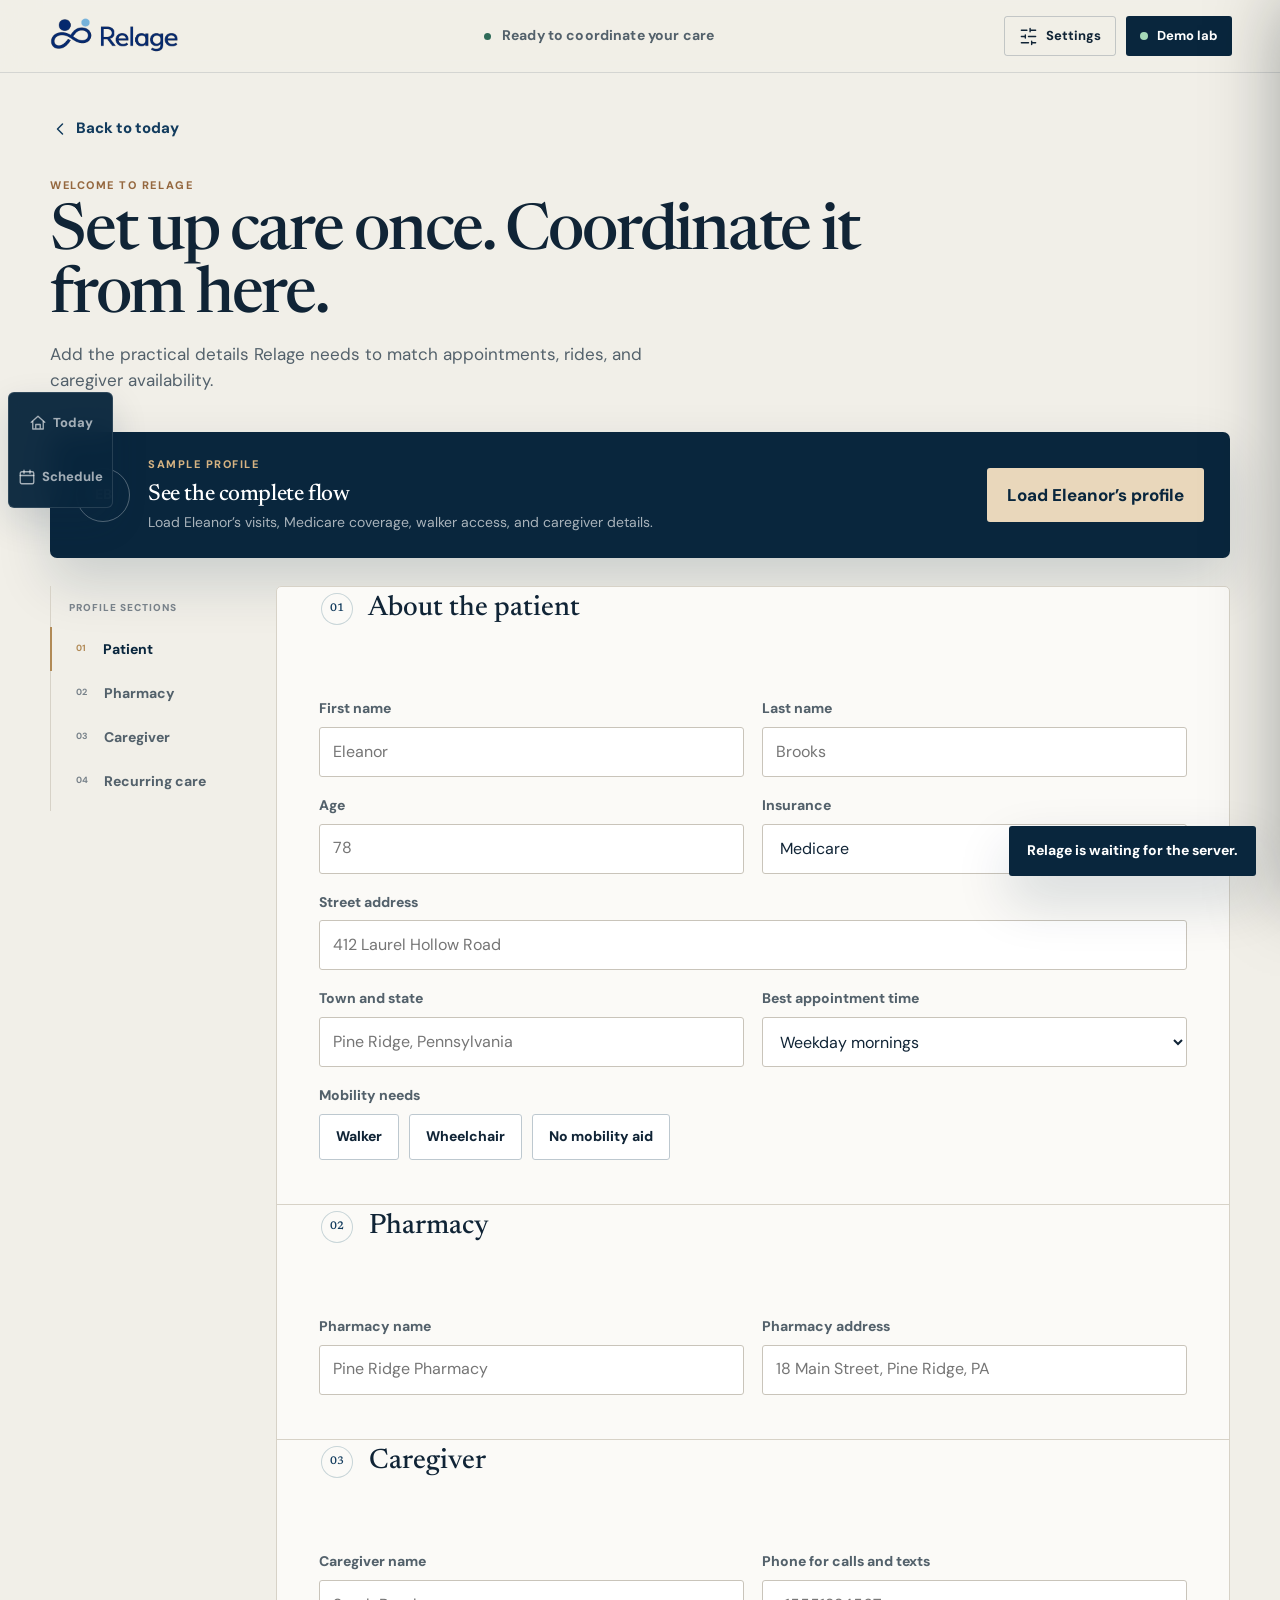
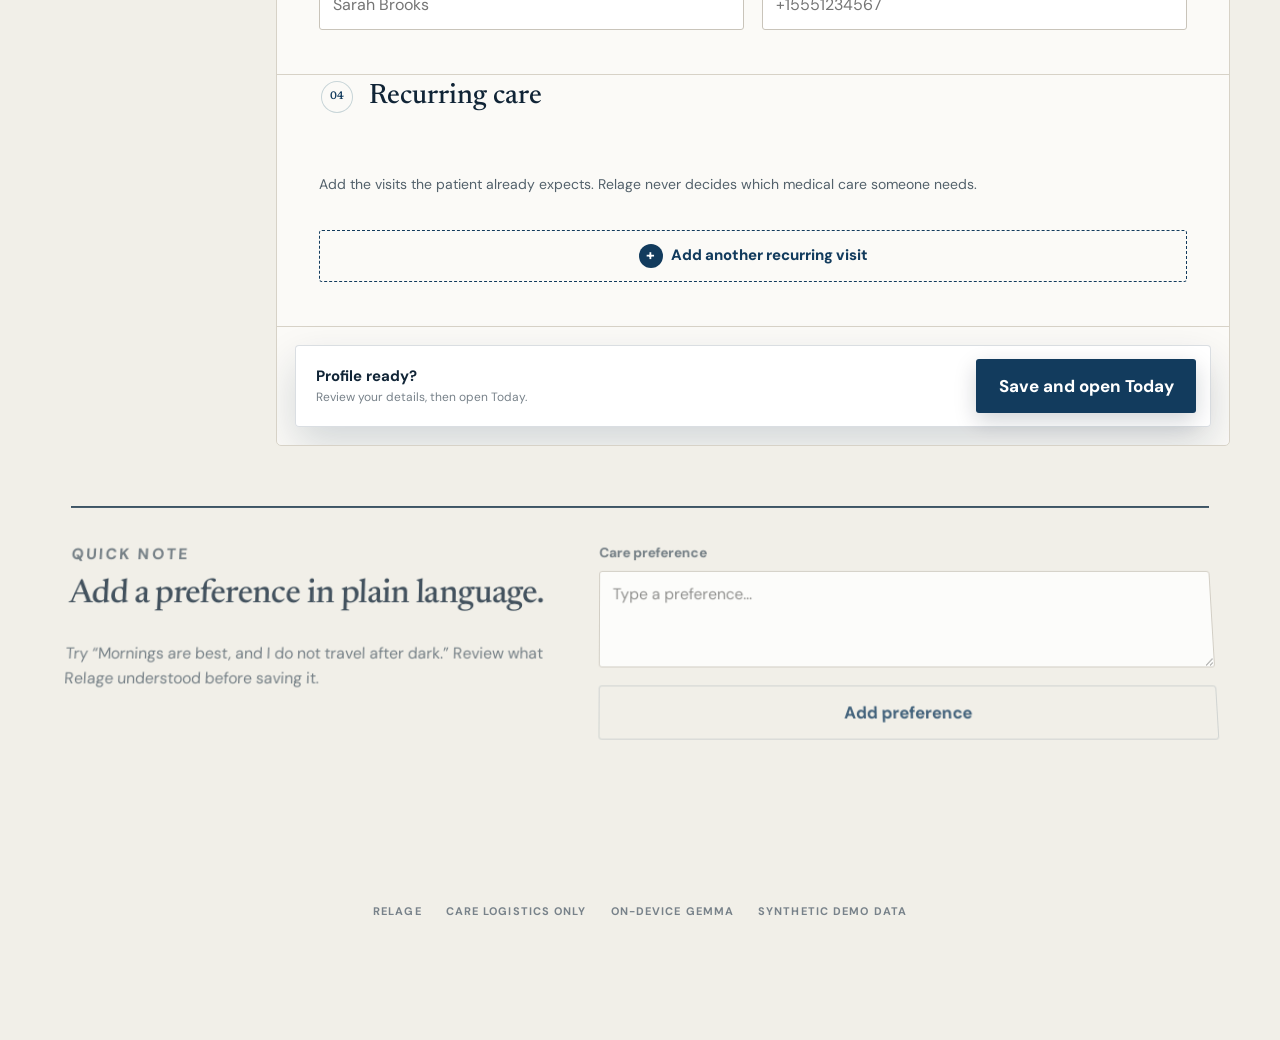
==== commit 042b7889: "Enrich coordination detail and scroll interactions" ====
--- a/static/index.html
+++ b/static/index.html
@@ -23,7 +23,7 @@
     </div>
     <div class="header-actions">
       <button class="quiet-button" type="button" onclick="showView('setup')">
-        <svg aria-hidden="true" viewBox="0 0 24 24"><path d="M12 15.5a3.5 3.5 0 1 0 0-7 3.5 3.5 0 0 0 0 7Z"/><path d="M19.4 15a1.7 1.7 0 0 0 .34 1.88l.06.06-1.42 1.42-.06-.06a1.7 1.7 0 0 0-1.88-.34 1.7 1.7 0 0 0-1.03 1.56V20h-2v-.48A1.7 1.7 0 0 0 12.38 18a1.7 1.7 0 0 0-1.88.34l-.06.06-1.42-1.42.06-.06A1.7 1.7 0 0 0 9.42 15a1.7 1.7 0 0 0-1.56-1.03H7.4v-2h.46A1.7 1.7 0 0 0 9.42 11a1.7 1.7 0 0 0-.34-1.88l-.06-.06 1.42-1.42.06.06A1.7 1.7 0 0 0 12.38 8a1.7 1.7 0 0 0 1.03-1.56V6h2v.44A1.7 1.7 0 0 0 16.44 8a1.7 1.7 0 0 0 1.88-.34l.06-.06 1.42 1.42-.06.06A1.7 1.7 0 0 0 19.4 11a1.7 1.7 0 0 0 1.56 1.03h.44v2h-.44A1.7 1.7 0 0 0 19.4 15Z"/></svg>
+        <svg aria-hidden="true" viewBox="0 0 24 24"><path d="M21 4h-7M10 4H3M21 12h-9M8 12H3M21 20h-5M12 20H3M14 2v4M8 10v4M16 18v4"/></svg>
         Settings
       </button>
       <button class="lab-button" type="button" onclick="toggleDrawer(true)" aria-controls="drawer" aria-haspopup="dialog">
@@ -91,7 +91,7 @@
           <p class="eyebrow">Relage is coordinating</p>
           <h1 id="workTitle" tabindex="-1">Arranging your appointment and ride.</h1>
           <p class="page-lead" id="workSub">Relage pauses before booking anything.</p>
-          <div class="progress-card">
+          <div class="progress-card" data-glow>
             <div class="progress-card-head">
               <span>Live progress</span>
               <span class="working-pill"><span aria-hidden="true"></span> Working</span>
@@ -178,7 +178,7 @@
         <h1 id="scheduleTitle" tabindex="-1">Your schedule</h1>
         <p>Appointments, rides, and follow-ups in one place.</p>
       </div>
-      <article class="schedule-card">
+      <article class="schedule-card" data-scroll-stage>
         <div class="schedule-card-head"><h2>Care timeline</h2><span>All times local</span></div>
         <div class="timeline" id="timeline"></div>
       </article>
@@ -266,7 +266,7 @@
         </form>
       </div>
 
-      <article class="natural-note-card" data-reveal>
+      <article class="natural-note-card" data-reveal data-scroll-stage>
         <div>
           <p class="eyebrow">Quick note</p>
           <h2>Add a preference in plain language.</h2>
--- a/static/app.css
+++ b/static/app.css
@@ -618,6 +618,49 @@
 .toast { border-radius: 3px; background: var(--navy-dark); }
 footer { letter-spacing: .1em; }
 
+.progress-card[data-glow] { position: relative; isolation: isolate; --glow-x: 50%; --glow-y: 0px; }
+.progress-card[data-glow]::before {
+  content: "";
+  position: absolute;
+  z-index: 0;
+  inset: 0;
+  pointer-events: none;
+  border-radius: inherit;
+  background: radial-gradient(260px circle at var(--glow-x) var(--glow-y), rgba(177, 138, 86, .13), transparent 68%);
+}
+.progress-card[data-glow] > * { position: relative; z-index: 1; }
+.coordination-brief {
+  display: grid;
+  grid-template-columns: 1.3fr .8fr 1fr .8fr;
+  margin: -8px -28px 10px;
+  padding: 15px 22px;
+  border-bottom: 1px solid var(--line);
+  background: rgba(230, 225, 214, .34);
+}
+.coordination-brief > div { min-width: 0; padding: 0 14px; border-right: 1px solid var(--line); }
+.coordination-brief > div:first-child { padding-left: 0; }
+.coordination-brief > div:last-child { padding-right: 0; border-right: 0; }
+.coordination-brief span, .coordination-brief strong { display: block; overflow: hidden; text-overflow: ellipsis; white-space: nowrap; }
+.coordination-brief span { margin-bottom: 3px; color: var(--ink-faint); font-size: 9px; font-weight: 700; letter-spacing: .12em; text-transform: uppercase; }
+.coordination-brief strong { color: var(--ink); font-size: 12px; font-weight: 700; }
+.step-copy { display: block; min-width: 0; padding-top: 3px; }
+.step-title { display: block; color: var(--ink); font-size: 16px; font-weight: 600; line-height: 1.45; }
+.step-context { display: grid; grid-template-columns: 116px minmax(0, 1fr); gap: 10px; margin-top: 7px; color: var(--ink-faint); font-size: 12px; line-height: 1.45; }
+.step-context b { color: var(--coral); font-size: 9px; font-weight: 700; letter-spacing: .1em; text-transform: uppercase; }
+.step.current .step-context { color: var(--ink-soft); }
+.empty-progress { display: flex; align-items: center; gap: 12px; padding: 24px 0 16px; }
+.query-pulse { display: inline-flex; align-items: end; gap: 3px; width: 24px; height: 16px; }
+.query-pulse i { width: 3px; height: 6px; background: var(--gold); animation: query-bars 900ms ease-in-out infinite alternate; }
+.query-pulse i:nth-child(2) { height: 12px; animation-delay: 150ms; }
+.query-pulse i:nth-child(3) { height: 9px; animation-delay: 300ms; }
+@keyframes query-bars { to { height: 16px; opacity: .38; } }
+
+[data-scroll-stage] { transform-origin: center top; will-change: transform, opacity; transition: transform 90ms linear, opacity 140ms ease; }
+
+.timeline .ev:not(:last-child)::after { left: 120px; bottom: -22px; width: 1px; }
+.timeline-dot { border: 3px solid var(--surface); }
+.timeline .date { padding-top: 7px; }
+
 @media (max-width: 900px) {
   .site-header { grid-template-columns: 1fr auto; }
   .header-status { display: none; }
@@ -635,7 +678,8 @@
 
 @media (min-width: 1200px) {
   .bottom-nav { left: 8px; top: 50%; bottom: auto; flex-direction: column; transform: translateY(-50%); }
-  .bottom-nav button { min-width: 94px; padding-inline: 7px; }
+  .bottom-nav button { min-width: 88px; gap: 6px; padding-inline: 4px; font-size: 13px; }
+  .bottom-nav svg { width: 18px; height: 18px; }
 }
 
 @media (max-width: 650px) {
@@ -680,7 +724,7 @@
   .day-card #doneRows { padding: 22px; }
   .timeline { padding-inline: 18px; }
   .timeline .ev { grid-template-columns: 62px 30px 1fr; gap: 10px; }
-  .timeline .ev:not(:last-child)::after { left: 76px; }
+  .timeline .ev:not(:last-child)::after { left: 87px; bottom: -22px; }
   .timeline-dot { width: 30px; height: 30px; }
   .timeline b { font-size: 15px; }
   .setup-form { padding: 6px 20px 26px; border-radius: var(--radius-lg); }
@@ -700,6 +744,10 @@
   .bottom-nav button { min-width: 0; flex: 1; min-height: 54px; padding: 0 12px; }
   .toast { left: 14px; right: 14px; bottom: 82px; max-width: none; text-align: center; }
   .demo-drawer { padding: 22px 16px; }
+  .coordination-brief { grid-template-columns: 1fr 1fr; gap: 12px 0; margin-inline: -20px; padding-inline: 18px; }
+  .coordination-brief > div, .coordination-brief > div:first-child, .coordination-brief > div:last-child { padding: 0 10px; border-right: 0; }
+  .coordination-brief > div:nth-child(odd) { padding-left: 0; border-right: 1px solid var(--line); }
+  .step-context { grid-template-columns: 1fr; gap: 3px; }
   .quick { grid-template-columns: 1fr; }
   footer { padding-bottom: 110px; }
 }
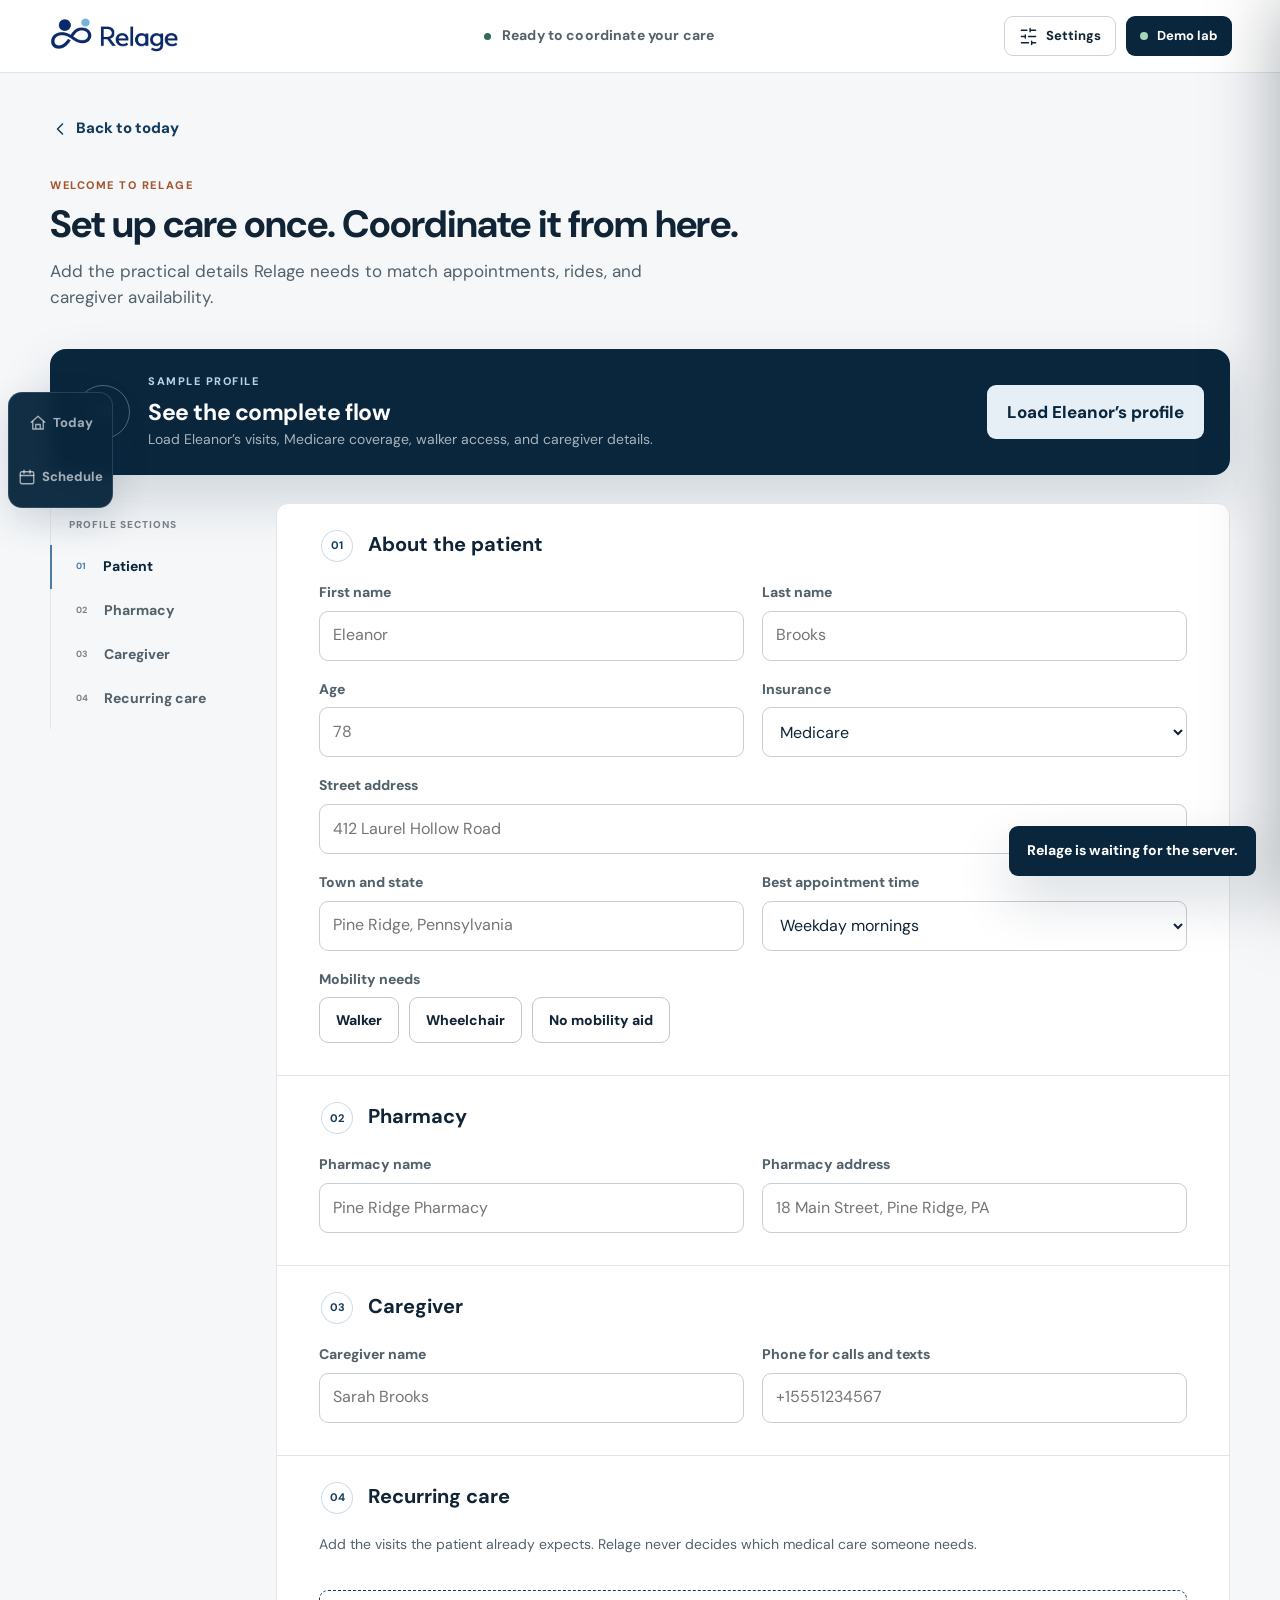
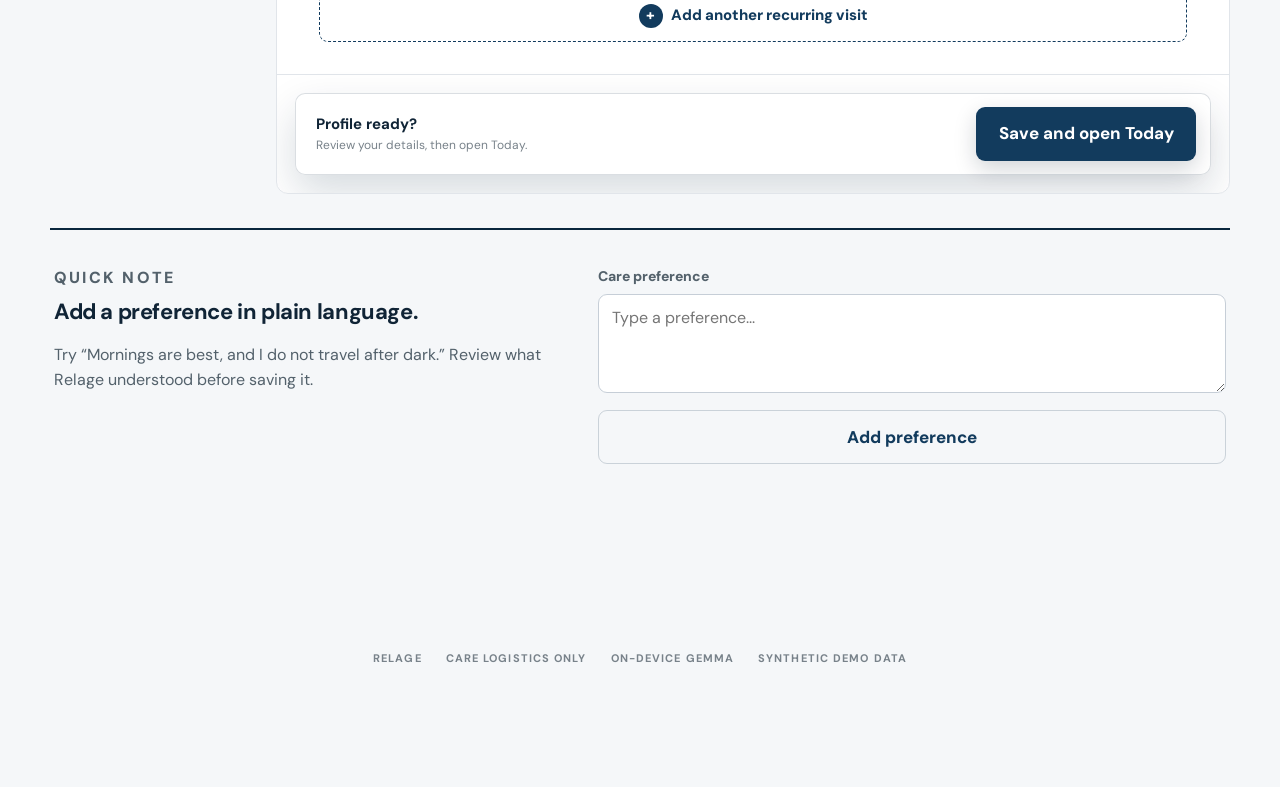
==== commit c6bfa847: "De-theme the concierge pass: product typography, cool palette, honest scroll - Serif display headlin" ====
--- a/static/index.html
+++ b/static/index.html
@@ -32,7 +32,6 @@
       </button>
     </div>
   </header>
-  <div class="scroll-progress" aria-hidden="true"><span id="scrollProgress"></span></div>
 
   <div class="hosted-notice" id="hostedNotice" hidden>
     <strong>Replay mode</strong>
--- a/static/app.css
+++ b/static/app.css
@@ -25,7 +25,7 @@
 }
 
 * { box-sizing: border-box; }
-html { scroll-behavior: smooth; }
+html { scroll-behavior: auto; }
 h1[tabindex="-1"]:focus { outline: none; }
 body {
   margin: 0;
@@ -74,10 +74,8 @@
   padding: 9px clamp(18px, 4vw, 48px);
   border-bottom: 1px solid rgba(16, 46, 74, .1);
   background: rgba(255, 255, 255, .92);
-  backdrop-filter: blur(14px);
-}
-.scroll-progress { position: fixed; z-index: 55; top: 67px; left: 0; right: 0; height: 2px; pointer-events: none; }
-.scroll-progress span { display: block; width: 100%; height: 100%; background: var(--navy); transform: scaleX(0); transform-origin: left; will-change: transform; }
+  backdrop-filter: blur(8px);
+}
 .brand { display: inline-flex; align-items: center; min-width: 146px; }
 .brand img { display: block; width: 136px; height: auto; }
 .header-status {
@@ -111,16 +109,15 @@
   gap: 12px;
   padding: 9px 18px;
   color: #6f451f;
-  background: #f8e8c9;
-  border-bottom: 1px solid #e8cca0;
+  background: #fdf3d7;
+  border-bottom: 1px solid #ead9a8;
   font-size: 14px;
 }
 .hosted-notice a { color: inherit; font-weight: 800; }
 
 .app-shell { width: min(1160px, calc(100% - 40px)); margin: 0 auto; padding: 28px 0 150px; }
-.journey-shell { position: sticky; z-index: 25; top: 82px; margin-bottom: 44px; padding: 16px 20px 18px; border: 1px solid var(--line); border-radius: var(--radius-md); background: rgba(255, 255, 255, .94); box-shadow: var(--shadow-sm); backdrop-filter: blur(14px); transition: padding 220ms var(--ease), box-shadow 220ms var(--ease); }
+.journey-shell { position: sticky; z-index: 25; top: 82px; margin-bottom: 44px; padding: 16px 20px 18px; border: 1px solid var(--line); border-radius: var(--radius-md); background: rgba(255, 255, 255, .94); box-shadow: var(--shadow-sm); backdrop-filter: blur(8px); }
 .app-shell.setup-mode .journey-shell { display: none; }
-.page-scrolled .journey-shell { padding-block: 12px 14px; box-shadow: 0 16px 36px rgba(16, 46, 74, .12); }
 .journey-heading { display: flex; justify-content: space-between; gap: 16px; margin-bottom: 15px; color: var(--ink-faint); font-size: 12px; font-weight: 800; letter-spacing: .09em; text-transform: uppercase; }
 .journey-heading span:last-child { color: var(--navy); }
 .journey { display: grid; grid-template-columns: repeat(4, 1fr); margin: 0; padding: 0; list-style: none; }
@@ -314,7 +311,7 @@
 .demo-avatar { display: grid; place-items: center; width: 54px; height: 54px; flex: 0 0 54px; border-radius: 13px; color: white; background: var(--navy); font-size: 14px; font-weight: 900; }
 .demo-profile-callout .secondary-button { flex: 0 0 auto; background: var(--surface); }
 .setup-layout { display: grid; grid-template-columns: 210px minmax(0, 1fr); gap: 24px; align-items: start; }
-.setup-section-nav { position: sticky; top: 88px; display: grid; gap: 5px; padding: 9px; border: 1px solid var(--line); border-radius: var(--radius-md); background: rgba(255,255,255,.94); box-shadow: var(--shadow-sm); backdrop-filter: blur(14px); }
+.setup-section-nav { position: sticky; top: 88px; display: grid; gap: 5px; padding: 9px; border: 1px solid var(--line); border-radius: var(--radius-md); background: rgba(255,255,255,.94); box-shadow: var(--shadow-sm); backdrop-filter: blur(8px); }
 .setup-section-nav > span { padding: 9px 11px 6px; color: var(--ink-faint); font-size: 10px; font-weight: 850; letter-spacing: .1em; text-transform: uppercase; }
 .setup-section-nav button { display: flex; align-items: center; gap: 10px; min-height: 46px; padding: 0 11px; border: 0; border-radius: 11px; color: var(--ink-soft); background: transparent; font-size: 14px; font-weight: 750; text-align: left; cursor: pointer; }
 .setup-section-nav button b { display: grid; place-items: center; width: 25px; height: 25px; border-radius: 7px; color: var(--ink-faint); background: var(--paper-deep); font-size: 9px; }
@@ -331,15 +328,15 @@
 .remove-care-button svg { width: 18px; height: 18px; }
 .add-care-button { display: flex; align-items: center; justify-content: center; width: 100%; min-height: 52px; margin-top: 12px; border: 1px dashed var(--navy); border-radius: 13px; color: var(--navy); background: transparent; font-size: 15px; font-weight: 800; cursor: pointer; }
 .add-care-button span { display: grid; place-items: center; width: 24px; height: 24px; margin-right: 8px; border-radius: 50%; color: white; background: var(--navy); }
-.save-bar { position: sticky; z-index: 20; bottom: 18px; display: flex; align-items: center; justify-content: space-between; gap: 20px; padding: 13px 14px 13px 20px; border: 1px solid var(--line-blue); border-radius: var(--radius-md); background: rgba(255,255,255,.96); box-shadow: 0 14px 34px rgba(16,46,74,.14); backdrop-filter: blur(14px); }
+.save-bar { position: sticky; z-index: 20; bottom: 18px; display: flex; align-items: center; justify-content: space-between; gap: 20px; padding: 13px 14px 13px 20px; border: 1px solid var(--line-blue); border-radius: var(--radius-md); background: rgba(255,255,255,.96); box-shadow: 0 14px 34px rgba(16,46,74,.14); backdrop-filter: blur(8px); }
 .save-bar strong, .save-bar span { display: block; }
 .save-bar strong { font-size: 15px; }
 .save-bar span { color: var(--ink-faint); font-size: 12px; }
 .save-bar .save-button { width: auto; min-width: 220px; margin: 0; padding-inline: 20px; }
-[data-reveal] { opacity: 0; transform: translateY(10px); transition: opacity 280ms var(--ease), transform 280ms var(--ease); }
+[data-reveal] { opacity: 1; transform: none; }
 [data-reveal].revealed { opacity: 1; transform: none; }
 
-.bottom-nav { position: fixed; z-index: 35; left: 50%; bottom: 22px; display: flex; gap: 4px; padding: 5px; border: 1px solid rgba(16,46,74,.14); border-radius: 14px; background: rgba(255,255,255,.95); box-shadow: 0 14px 36px rgba(16,46,74,.14); backdrop-filter: blur(14px); transform: translateX(-50%); }
+.bottom-nav { position: fixed; z-index: 35; left: 50%; bottom: 22px; display: flex; gap: 4px; padding: 5px; border: 1px solid rgba(16,46,74,.14); border-radius: 14px; background: rgba(255,255,255,.95); box-shadow: 0 14px 36px rgba(16,46,74,.14); backdrop-filter: blur(8px); transform: translateX(-50%); }
 .bottom-nav button { display: flex; align-items: center; justify-content: center; gap: 8px; min-width: 150px; min-height: 50px; padding: 0 20px; border: 0; border-radius: 10px; color: var(--ink-faint); background: transparent; font-size: 15px; font-weight: 800; cursor: pointer; }
 .bottom-nav svg { width: 21px; height: 21px; }
 .bottom-nav button.active { color: white; background: var(--navy); }
@@ -384,7 +381,7 @@
 .lab-action { display: flex; align-items: center; justify-content: center; width: 100%; min-height: 46px; margin-top: 10px; border-radius: 11px; color: #071a2a; background: #91e2bd; font-size: 13px; font-weight: 850; }
 .lab-action svg { width: 18px; height: 18px; margin-right: 8px; }
 .techfeed { display: flex; flex-direction: column; gap: 7px; max-height: 330px; overflow-y: auto; }
-.tf { padding: 9px 10px; border-left: 2px solid #547386; border-radius: 3px 9px 9px 3px; color: #b9cbd6; background: rgba(0,0,0,.16); font: 11px/1.5 ui-monospace, SFMono-Regular, Menlo, monospace; }
+.tf { padding: 9px 10px; border-left: 2px solid #547386; border-radius: 9px 9px 9px 3px; color: #b9cbd6; background: rgba(0,0,0,.16); font: 11px/1.5 ui-monospace, SFMono-Regular, Menlo, monospace; }
 .tf .k { display: inline-block; min-width: 48px; margin-right: 7px; color: #9fd4e8; font-size: 9px; font-weight: 900; letter-spacing: .08em; text-transform: uppercase; }
 .tf.kind-gemma { border-left-color: #c1a8ff; } .tf.kind-gemma .k { color: #c1a8ff; }
 .tf.kind-state { border-left-color: #91e2bd; } .tf.kind-state .k { color: #91e2bd; }
@@ -401,29 +398,29 @@
 
 /* Premium care-concierge finish */
 :root {
-  --paper: #f1efe8;
-  --paper-deep: #e6e1d6;
-  --surface: #fbfaf7;
+  --paper: #f5f7f9;
+  --paper-deep: #eaeef2;
+  --surface: #ffffff;
   --surface-blue: #eaf0f1;
   --ink: #102436;
   --ink-soft: #53616b;
   --ink-faint: #78828a;
   --navy: #123b5d;
   --navy-dark: #09263d;
-  --sky: #86aebb;
+  --sky: #6fa7cc;
   --sky-soft: #e5edef;
-  --coral: #95683f;
-  --coral-soft: #eee3d4;
+  --coral: #a5552f;
+  --coral-soft: #f6e9e1;
   --green: #2f6b58;
   --green-soft: #e4eee9;
-  --line: #d7d2c7;
-  --line-blue: #c8d5d8;
-  --gold: #b18a56;
+  --line: #e1e5ea;
+  --line-blue: #cfdde8;
+  --gold: #4e7ca6;
   --shadow-sm: 0 1px 0 rgba(9, 38, 61, .05);
   --shadow-lg: 0 24px 54px rgba(9, 38, 61, .16);
-  --radius-sm: 3px;
-  --radius-md: 5px;
-  --radius-lg: 7px;
+  --radius-sm: 8px;
+  --radius-md: 12px;
+  --radius-lg: 16px;
 }
 
 body {
@@ -433,10 +430,9 @@
 }
 
 h1, h2, .setup-form legend {
-  font-family: "Newsreader", Georgia, serif;
-  font-weight: 500;
-}
-h1 { font-size: clamp(42px, 5.2vw, 64px); line-height: .98; letter-spacing: -.035em; }
+  font-weight: 700;
+}
+h1 { font-size: clamp(28px, 3.2vw, 38px); line-height: 1.12; letter-spacing: -.02em; }
 h2 { letter-spacing: -.018em; }
 .page-intro { margin-bottom: 38px; }
 .page-intro > p:last-child, .page-lead { font-size: 17px; }
@@ -446,12 +442,10 @@
   min-height: 72px;
   padding-block: 11px;
   border-bottom-color: rgba(9, 38, 61, .12);
-  background: rgba(241, 239, 232, .92);
-  backdrop-filter: blur(18px) saturate(130%);
-}
-.scroll-progress { top: 71px; height: 2px; }
-.scroll-progress span { background: var(--gold); }
-.quiet-button, .lab-button { min-height: 40px; border-radius: 3px; font-size: 13px; }
+  background: rgba(255, 255, 255, .95);
+  backdrop-filter: blur(8px);
+}
+.quiet-button, .lab-button { min-height: 40px; border-radius: 9px; font-size: 13px; }
 .quiet-button { border-color: rgba(9,38,61,.2); }
 .lab-button { background: var(--navy-dark); }
 .live-dot { background: #a4d8b8; box-shadow: none; }
@@ -465,14 +459,13 @@
   border-top: 1px solid var(--line);
   border-bottom: 1px solid var(--line);
   border-radius: 0;
-  background: rgba(241, 239, 232, .9);
+  background: rgba(245, 247, 249, .96);
   box-shadow: none;
 }
-.page-scrolled .journey-shell { box-shadow: 0 14px 24px rgba(9,38,61,.06); }
 .journey-heading { letter-spacing: .14em; }
 .journey-mark { border-width: 1px; background: var(--paper); }
 .journey li > span:last-child { background: var(--paper); }
-.journey li.current .journey-mark { box-shadow: 0 0 0 4px rgba(177,138,86,.16); }
+.journey li.current .journey-mark { box-shadow: 0 0 0 4px rgba(78,124,166,.16); }
 
 .home-grid { grid-template-columns: minmax(0, 1.62fr) minmax(300px, .68fr); gap: 34px; }
 .action-card {
@@ -484,13 +477,13 @@
 }
 .action-card::after { content: ""; display: block; position: absolute; inset: 0 auto 0 0; width: 3px; background: var(--gold); }
 .card-kicker { margin-bottom: 40px; }
-.status-badge { padding: 0; color: #dfc7a8; background: transparent; border-radius: 0; }
-.status-badge span { background: #d3a46d; }
+.status-badge { padding: 0; color: #cfe0ee; background: transparent; border-radius: 0; }
+.status-badge span { background: #8fb7d9; }
 .care-symbol { width: 52px; height: 52px; border-radius: 50%; color: #b9d2da; background: transparent; }
-.action-card h2 { font-size: clamp(38px, 4.6vw, 54px); font-weight: 500; }
+.action-card h2 { font-size: clamp(26px, 2.8vw, 32px); font-weight: 700; }
 .action-card > p { color: rgba(250,250,247,.72); }
 .check-icon { width: 20px; height: 20px; color: var(--navy-dark); background: #b8d4dc; font-size: 12px; }
-.action-card .primary-button { margin-top: 38px; border-radius: 3px; background: #f3efe5; box-shadow: none; }
+.action-card .primary-button { margin-top: 38px; border-radius: 9px; background: #f2f6fa; box-shadow: none; }
 .action-card .primary-button:hover { background: #fff; box-shadow: none; }
 
 .context-panel {
@@ -501,11 +494,11 @@
   background: transparent;
   box-shadow: none;
 }
-.context-panel h2 { margin-bottom: 28px; font-size: 34px; }
+.context-panel h2 { margin-bottom: 22px; font-size: 22px; }
 .preference-list { gap: 0; }
 .preference-list > div { padding: 16px 0; }
 .preference-icon { width: 36px; height: 36px; flex-basis: 36px; border: 1px solid var(--line); border-radius: 50%; background: transparent; }
-.upcoming-date { border-radius: 2px; }
+.upcoming-date { border-radius: 8px; }
 
 .progress-card, .plan-card, .day-card, .schedule-card, .setup-form {
   border: 1px solid var(--line);
@@ -526,11 +519,11 @@
   box-shadow: none;
 }
 .trust-icon { width: 48px; height: 48px; margin-bottom: 26px; border: 1px solid var(--line); border-radius: 50%; background: transparent; box-shadow: none; }
-.trust-card h2 { font-size: 34px; }
+.trust-card h2 { font-size: 22px; }
 
 .review-grid, .done-grid { gap: 30px; }
 .plan-card { border-top: 3px solid var(--navy-dark); }
-.plan-date { border-radius: 2px; background: #eef2f1; }
+.plan-date { border-radius: 8px; background: #edf2f7; }
 .row-icon, .why-icon { border-radius: 50%; }
 .why { padding: 16px 0 4px 16px; border: 0; border-left: 2px solid var(--green); border-radius: 0; background: transparent; }
 .approval-card {
@@ -541,14 +534,14 @@
   background: var(--navy-dark);
   box-shadow: var(--shadow-lg);
 }
-.approval-card h2 { color: #fff; font-size: 34px; }
+.approval-card h2 { color: #fff; font-size: 22px; }
 .approval-card > p:not(.eyebrow) { color: rgba(255,255,255,.68); }
-.approval-card .eyebrow { color: #d6b382; }
-.approval-card .primary-button { color: var(--navy-dark); background: #e9d7bb; box-shadow: none; }
+.approval-card .eyebrow { color: #b9d2e6; }
+.approval-card .primary-button { color: var(--navy-dark); background: #e6eef6; box-shadow: none; }
 .approval-card .primary-button:hover { color: var(--navy-dark); background: #fff; }
 .approval-card .secondary-button { color: #fff; border-color: rgba(255,255,255,.24); }
 .approval-card .secondary-button:hover { background: rgba(255,255,255,.08); }
-.recap { border-radius: 2px; background: transparent; }
+.recap { border-radius: 8px; background: transparent; }
 .success-mark { border-radius: 50%; box-shadow: 0 0 0 1px var(--green), 0 0 0 8px var(--green-soft); }
 .next-card { padding: 30px 4px; border: 0; border-top: 2px solid var(--navy-dark); border-radius: 0; background: transparent; box-shadow: none; }
 
@@ -561,10 +554,10 @@
   background: var(--navy-dark);
   box-shadow: var(--shadow-lg);
 }
-.demo-profile-callout .eyebrow { color: #d6b382; }
+.demo-profile-callout .eyebrow { color: #b9d2e6; }
 .demo-profile-copy p:last-child { color: rgba(255,255,255,.65); }
 .demo-avatar { border: 1px solid rgba(255,255,255,.3); border-radius: 50%; background: transparent; }
-.demo-profile-callout .secondary-button { color: var(--navy-dark); border: 0; border-radius: 3px; background: #e9d7bb; }
+.demo-profile-callout .secondary-button { color: var(--navy-dark); border: 0; border-radius: 9px; background: #e6eef6; }
 .setup-layout { grid-template-columns: 188px minmax(0, 1fr); gap: 38px; }
 .setup-section-nav {
   top: 104px;
@@ -590,32 +583,40 @@
 .setup-layout .setup-form { display: block; overflow: hidden; padding: 0; border: 1px solid var(--line); background: var(--surface); }
 .setup-layout .setup-form fieldset {
   scroll-margin-top: 118px;
+  display: flow-root;
   margin: 0;
-  padding: 40px 42px 44px;
+  padding: 26px 42px 32px;
   border: 0;
   border-bottom: 1px solid var(--line);
   border-radius: 0;
   background: transparent;
   box-shadow: none;
 }
-.setup-form legend { margin-bottom: 28px; font-size: 28px; }
+.setup-form legend {
+  float: left;
+  width: 100%;
+  margin: 0 0 20px;
+  font-size: 20px;
+  line-height: 1.25;
+}
+.setup-form legend + * { clear: both; }
 .setup-form legend span { border-radius: 50%; background: transparent; box-shadow: inset 0 0 0 1px var(--line-blue); }
-input, select, textarea { border-color: #c9c4ba; border-radius: 3px; background: #fff; }
+input, select, textarea { border-color: #c6ced7; border-radius: 9px; background: #fff; }
 input:focus, select:focus, textarea:focus { border-color: var(--navy); box-shadow: 0 0 0 3px rgba(18,59,93,.08); }
-.checkrow span { border-radius: 3px; }
+.checkrow span { border-radius: 9px; }
 .rc-entry { padding: 24px 0; border: 0; border-top: 1px solid var(--line-blue); border-radius: 0; background: transparent; }
 .remove-care-button { border-radius: 50%; }
-.add-care-button { border-radius: 3px; }
-.save-bar { bottom: 16px; margin: 18px; border-radius: 4px; border-color: rgba(9,38,61,.15); box-shadow: 0 18px 42px rgba(9,38,61,.16); }
-.save-bar .save-button { border-radius: 3px; }
+.add-care-button { border-radius: 9px; }
+.save-bar { bottom: 16px; margin: 18px; border-radius: 10px; border-color: rgba(9,38,61,.15); box-shadow: 0 18px 42px rgba(9,38,61,.16); }
+.save-bar .save-button { border-radius: 9px; }
 .natural-note-card { margin-top: 34px; padding: 36px 4px; border: 0; border-top: 2px solid var(--navy-dark); border-radius: 0; background: transparent; box-shadow: none; }
-.natural-note-card h2 { font-size: 34px; }
-
-.primary-button, .secondary-button { border-radius: 3px; }
-.bottom-nav { border-radius: 6px; border-color: rgba(255,255,255,.12); background: rgba(9,38,61,.96); }
-.bottom-nav button { border-radius: 3px; color: rgba(255,255,255,.62); }
-.bottom-nav button.active { color: var(--navy-dark); background: #f4f0e6; }
-.toast { border-radius: 3px; background: var(--navy-dark); }
+.natural-note-card h2 { font-size: 22px; }
+
+.primary-button, .secondary-button { border-radius: 9px; }
+.bottom-nav { border-radius: 14px; border-color: rgba(255,255,255,.12); background: rgba(9,38,61,.96); }
+.bottom-nav button { border-radius: 9px; color: rgba(255,255,255,.62); }
+.bottom-nav button.active { color: var(--navy-dark); background: #eaf1f8; }
+.toast { border-radius: 9px; background: var(--navy-dark); }
 footer { letter-spacing: .1em; }
 
 .progress-card[data-glow] { position: relative; isolation: isolate; --glow-x: 50%; --glow-y: 0px; }
@@ -626,7 +627,7 @@
   inset: 0;
   pointer-events: none;
   border-radius: inherit;
-  background: radial-gradient(260px circle at var(--glow-x) var(--glow-y), rgba(177, 138, 86, .13), transparent 68%);
+  background: none;
 }
 .progress-card[data-glow] > * { position: relative; z-index: 1; }
 .coordination-brief {
@@ -635,7 +636,7 @@
   margin: -8px -28px 10px;
   padding: 15px 22px;
   border-bottom: 1px solid var(--line);
-  background: rgba(230, 225, 214, .34);
+  background: rgba(234, 238, 242, .5);
 }
 .coordination-brief > div { min-width: 0; padding: 0 14px; border-right: 1px solid var(--line); }
 .coordination-brief > div:first-child { padding-left: 0; }
@@ -655,7 +656,7 @@
 .query-pulse i:nth-child(3) { height: 9px; animation-delay: 300ms; }
 @keyframes query-bars { to { height: 16px; opacity: .38; } }
 
-[data-scroll-stage] { transform-origin: center top; will-change: transform, opacity; transition: transform 90ms linear, opacity 140ms ease; }
+[data-scroll-stage] { transform: none !important; opacity: 1 !important; }
 
 .timeline .ev:not(:last-child)::after { left: 120px; bottom: -22px; width: 1px; }
 .timeline-dot { border: 3px solid var(--surface); }
@@ -685,8 +686,7 @@
 @media (max-width: 650px) {
   body { font-size: 17px; }
   .site-header { min-height: 68px; padding: 10px 16px; }
-  .scroll-progress { top: 67px; }
-  .brand { min-width: 0; }
+    .brand { min-width: 0; }
   .brand img { width: 126px; }
   .quiet-button { width: 46px; padding: 0; }
   .quiet-button svg { margin: 0; }
@@ -702,7 +702,7 @@
   .journey li:not(:last-child)::after { left: calc(50% + 15px); right: calc(-50% + 15px); }
   .journey { margin-bottom: 20px; }
   .page-intro { margin-bottom: 26px; }
-  h1 { font-size: 36px; }
+  h1 { font-size: 27px; }
   .page-intro > p:last-child, .page-lead { font-size: 18px; }
   .action-card { padding: 26px 22px; border-radius: var(--radius-lg); }
   .card-kicker { margin-bottom: 20px; }
@@ -733,7 +733,8 @@
   .demo-profile-callout .secondary-button { width: 100%; }
   .setup-section-nav { top: 74px; margin-inline: -2px; }
   .setup-layout .setup-form { padding: 0; }
-  .setup-layout .setup-form fieldset { scroll-margin-top: 142px; padding: 24px 20px 26px; border-radius: var(--radius-md); }
+  .setup-layout .setup-form fieldset { scroll-margin-top: 142px; padding: 22px 20px 24px; border-radius: var(--radius-md); }
+  .setup-form legend { margin-bottom: 18px; font-size: 24px; }
   .rc-entry { padding: 18px 16px; }
   .save-bar { bottom: 78px; align-items: stretch; flex-direction: column; gap: 12px; padding: 16px; }
   .save-bar .save-button { width: 100%; min-width: 0; }
